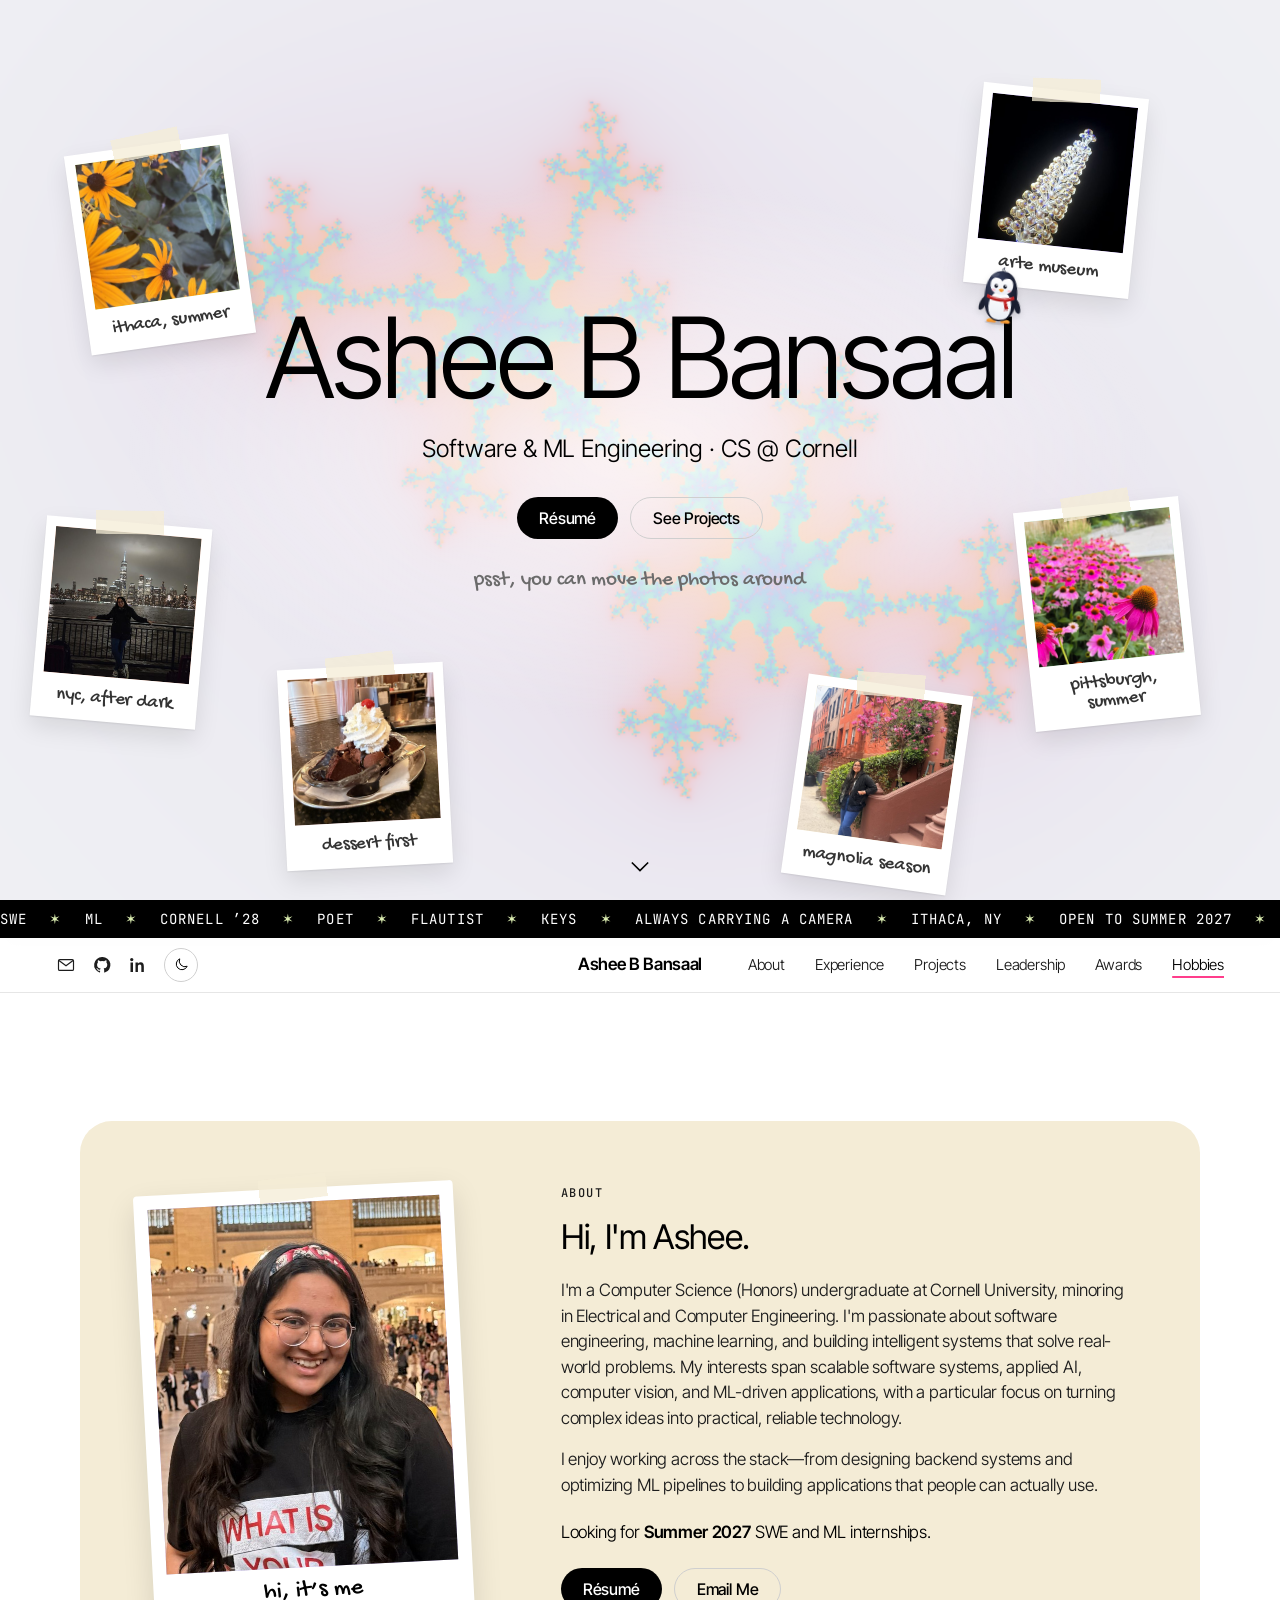
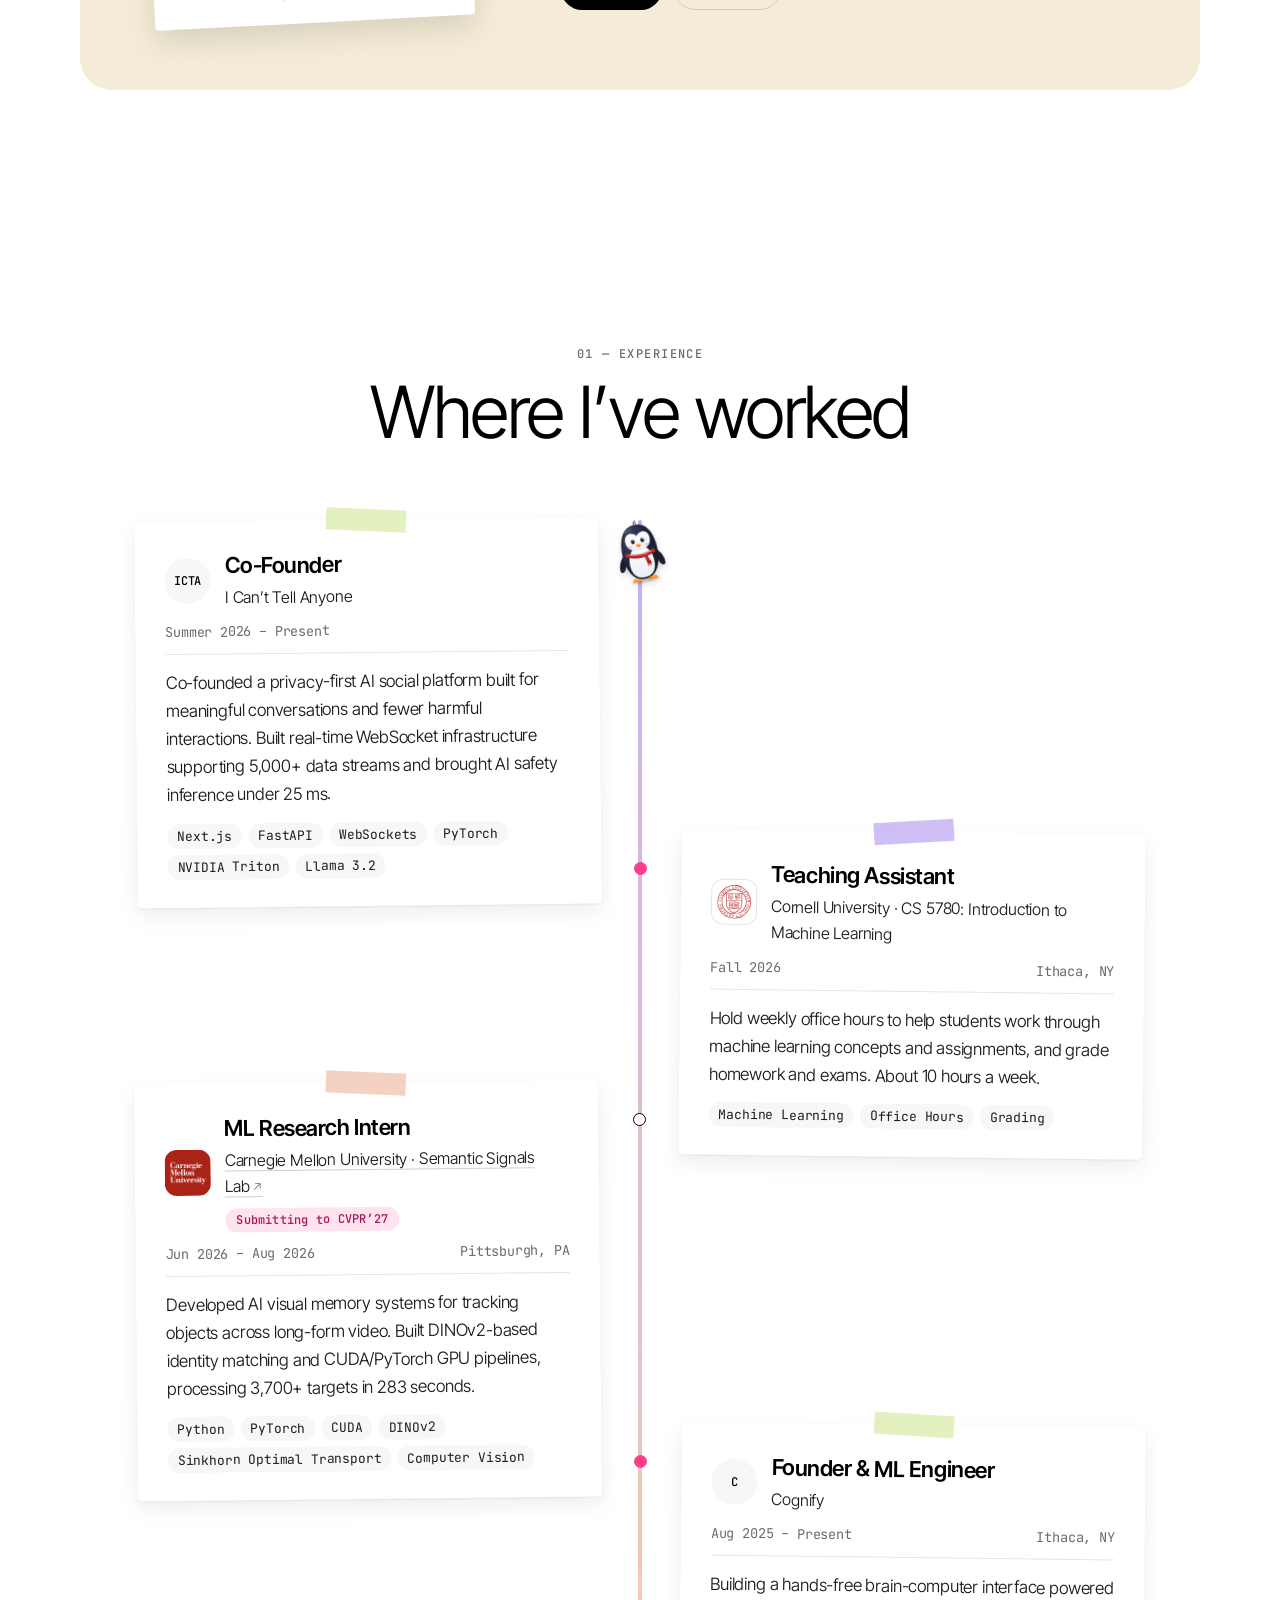
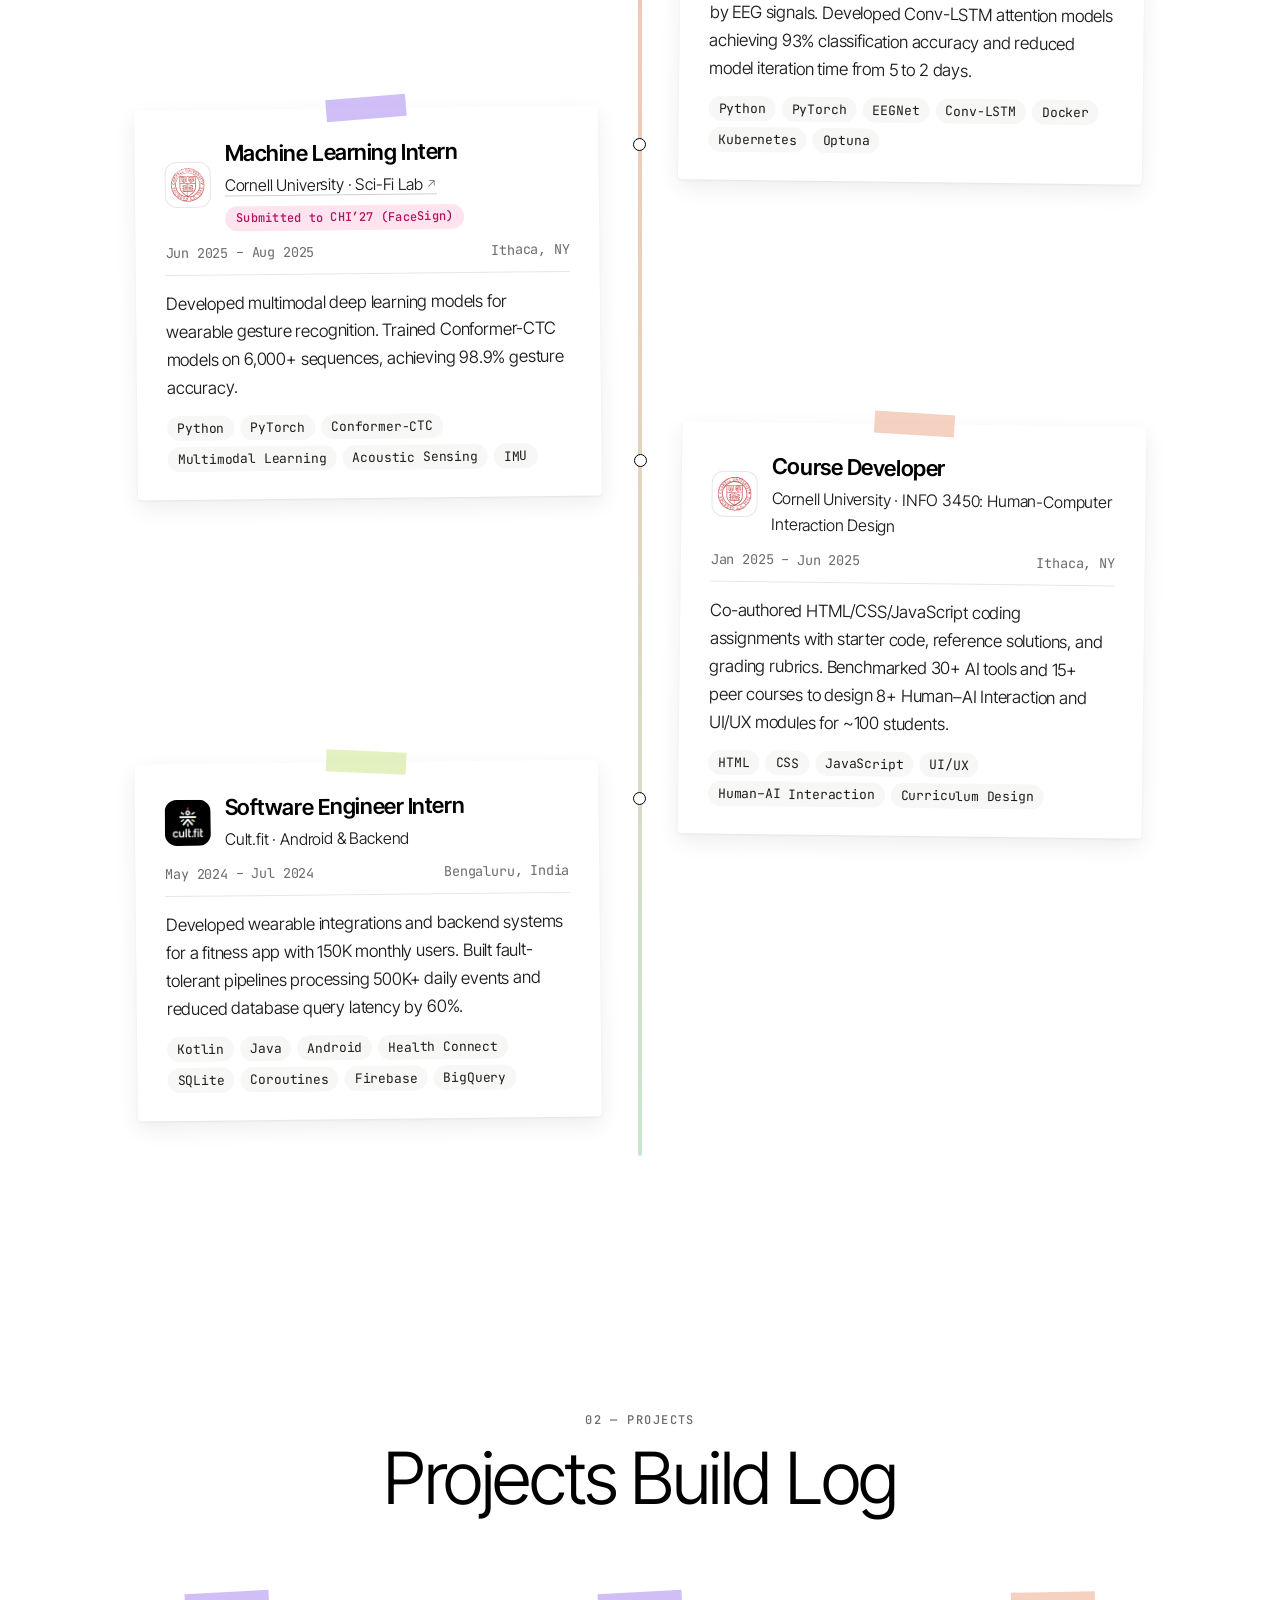
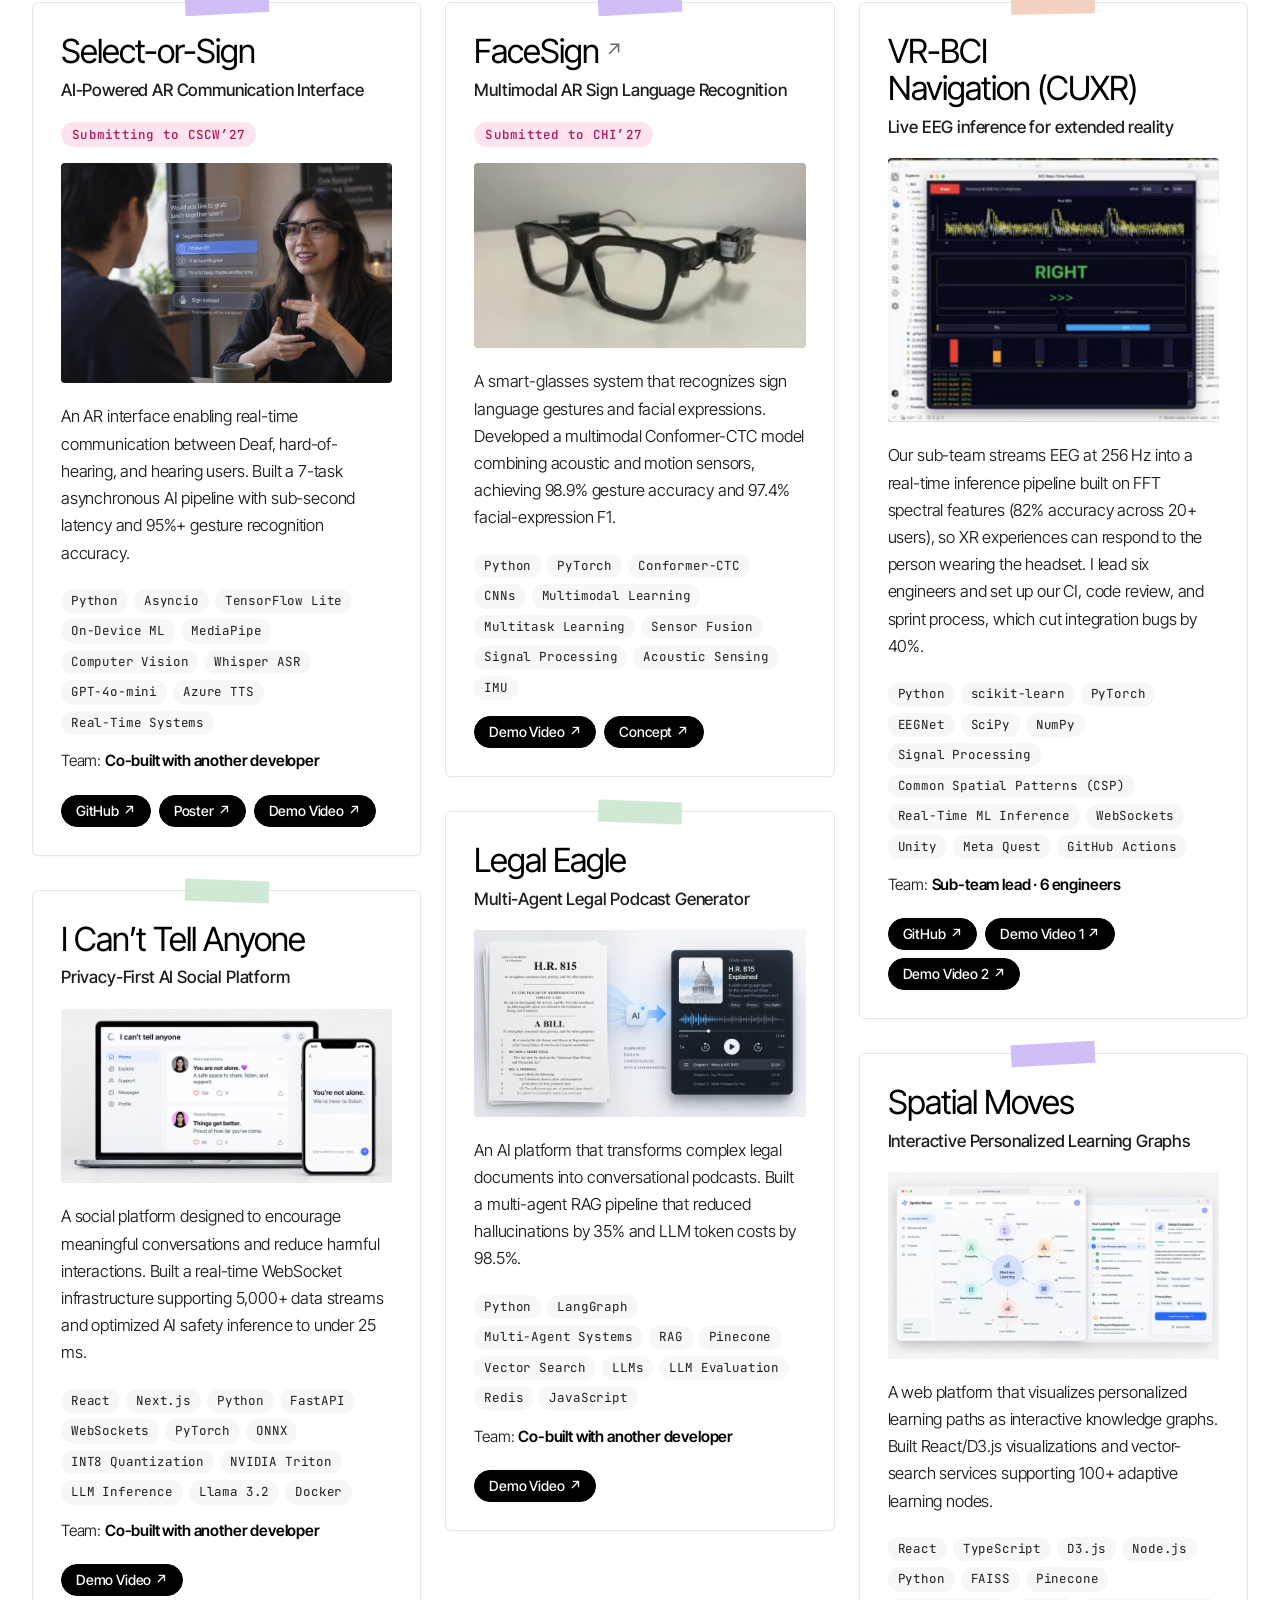
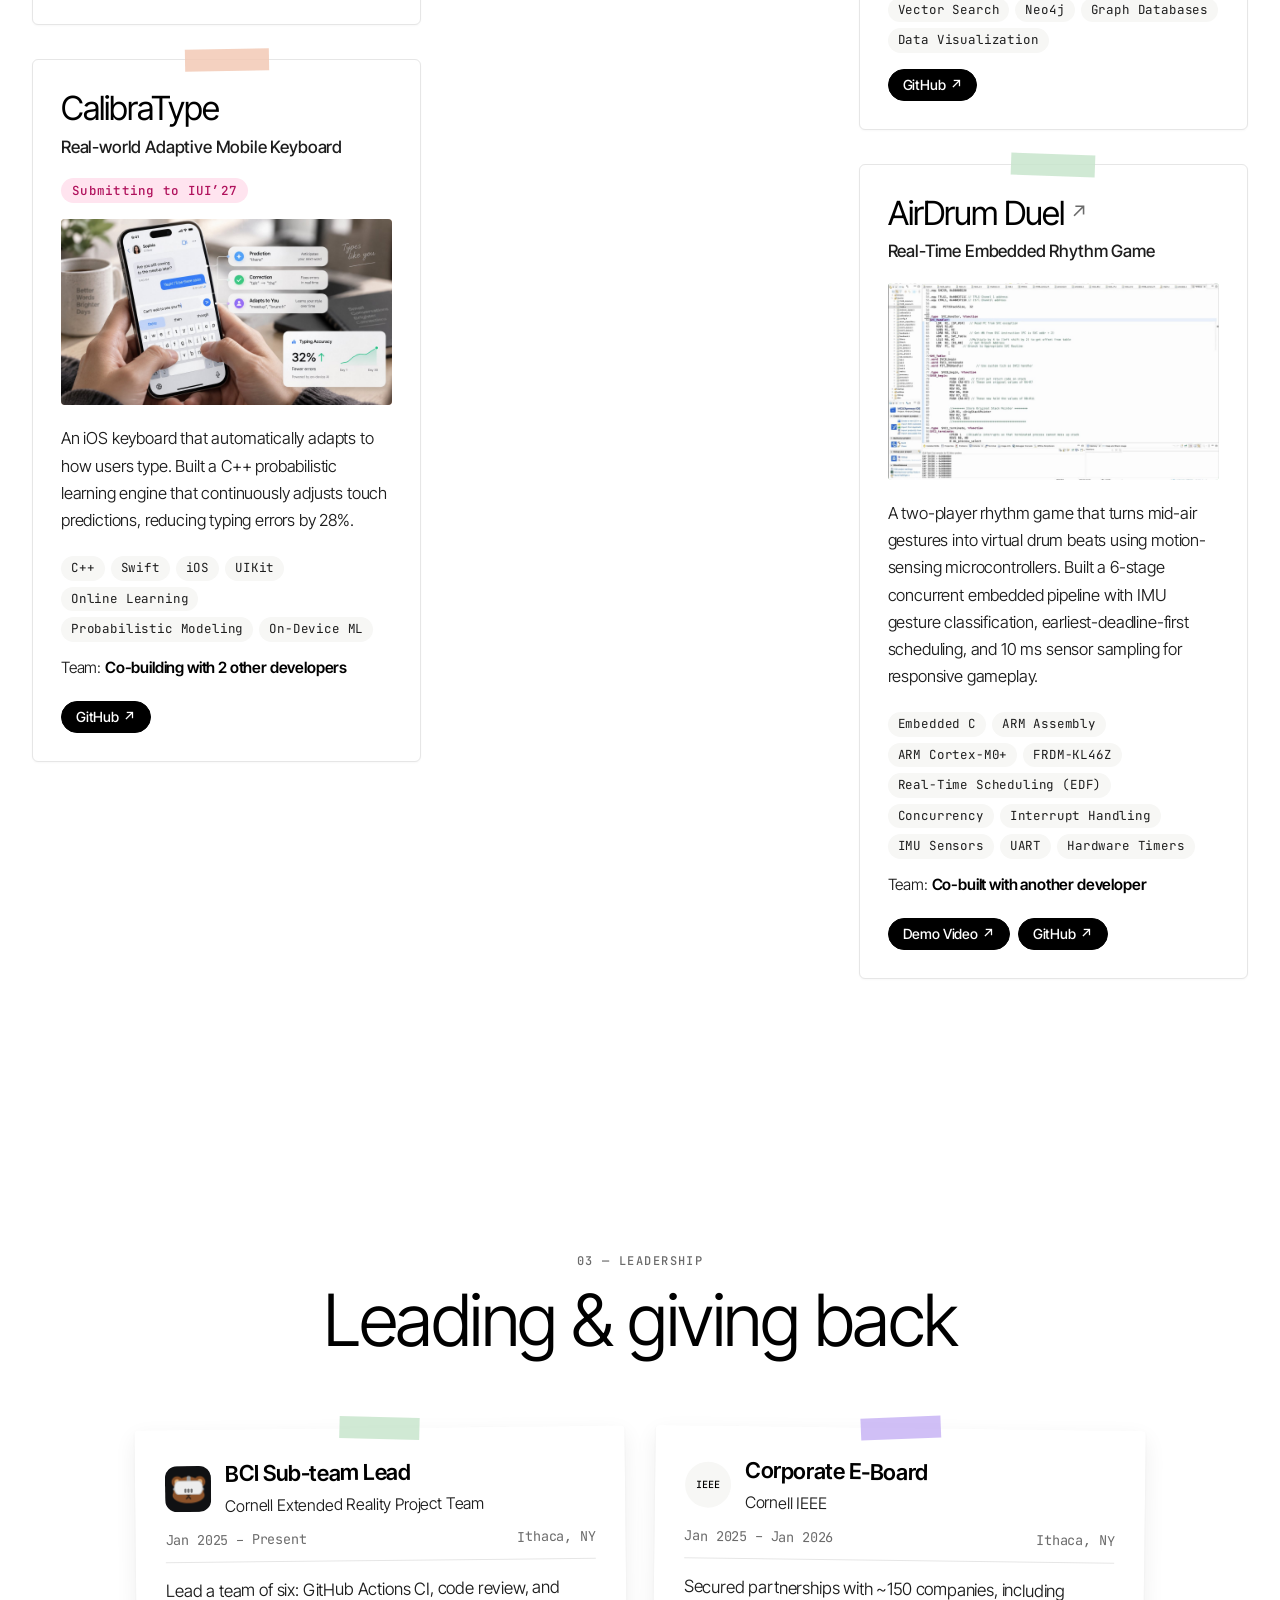
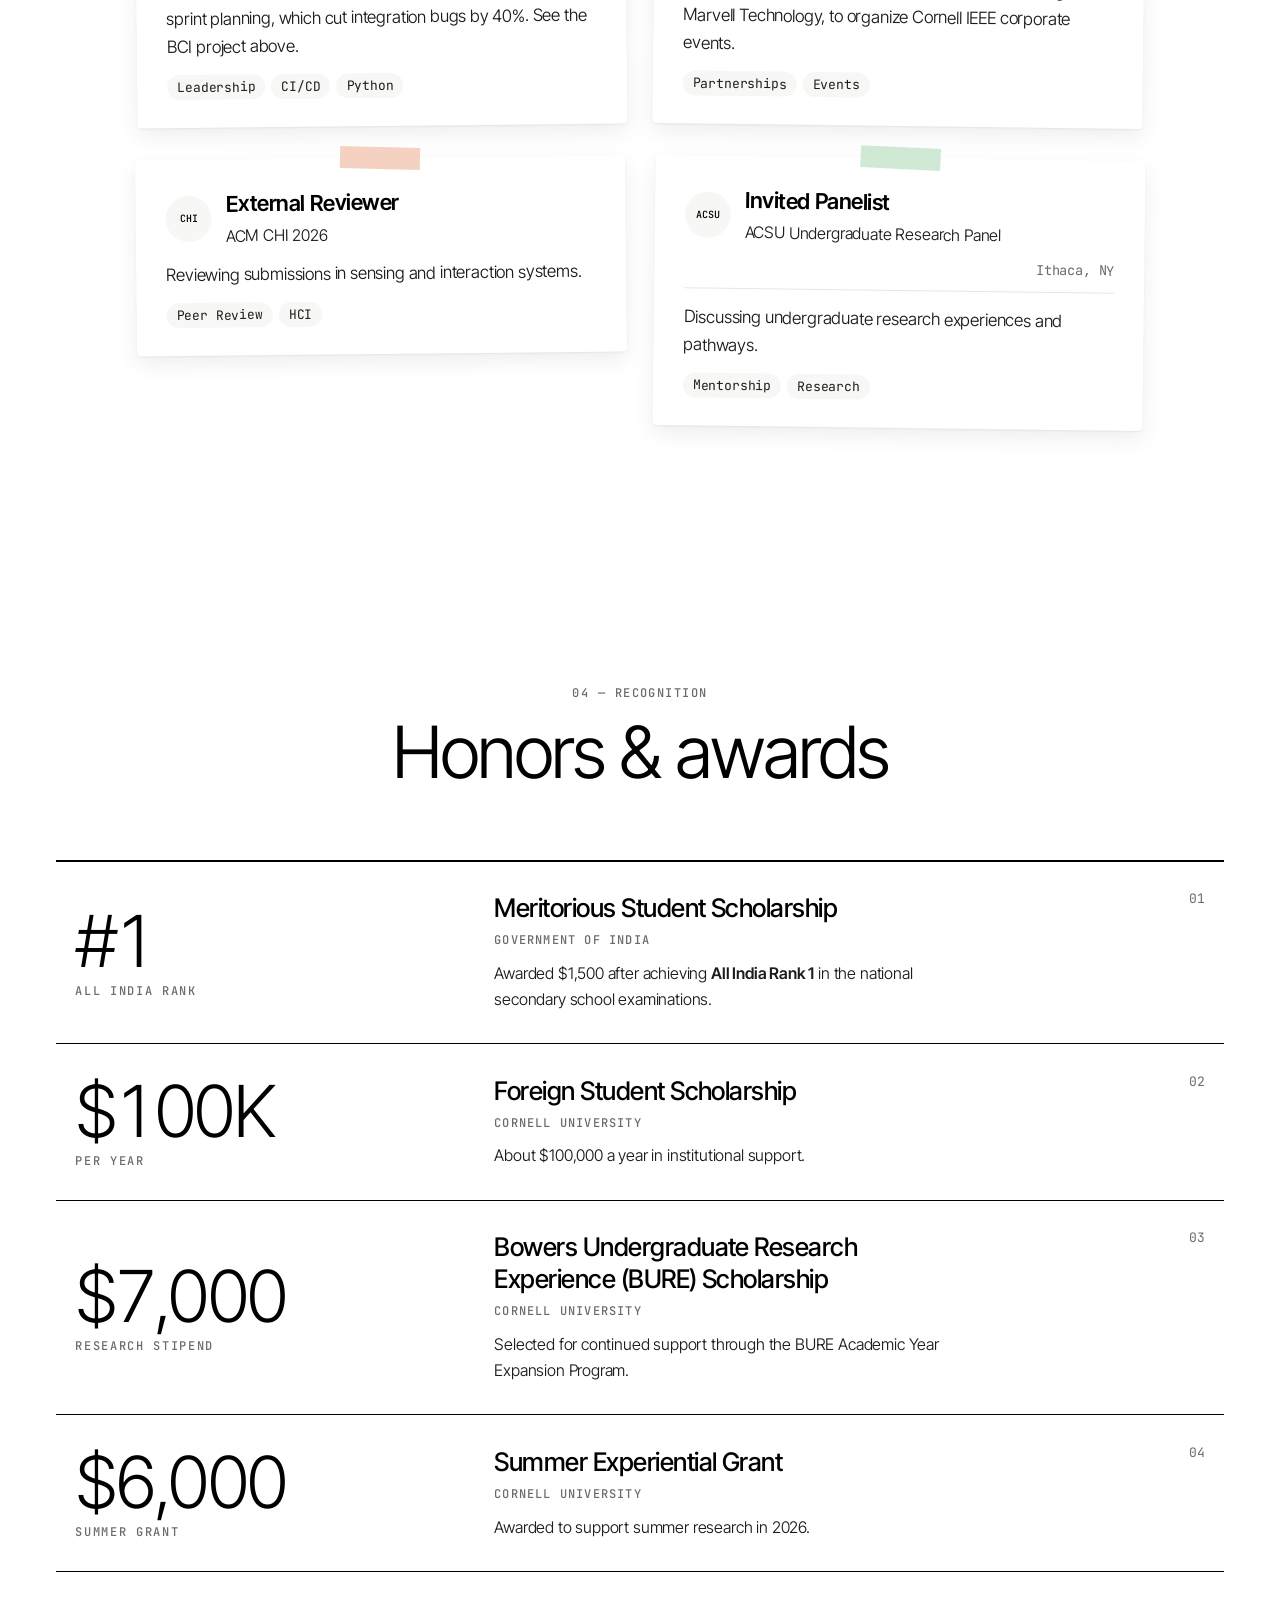
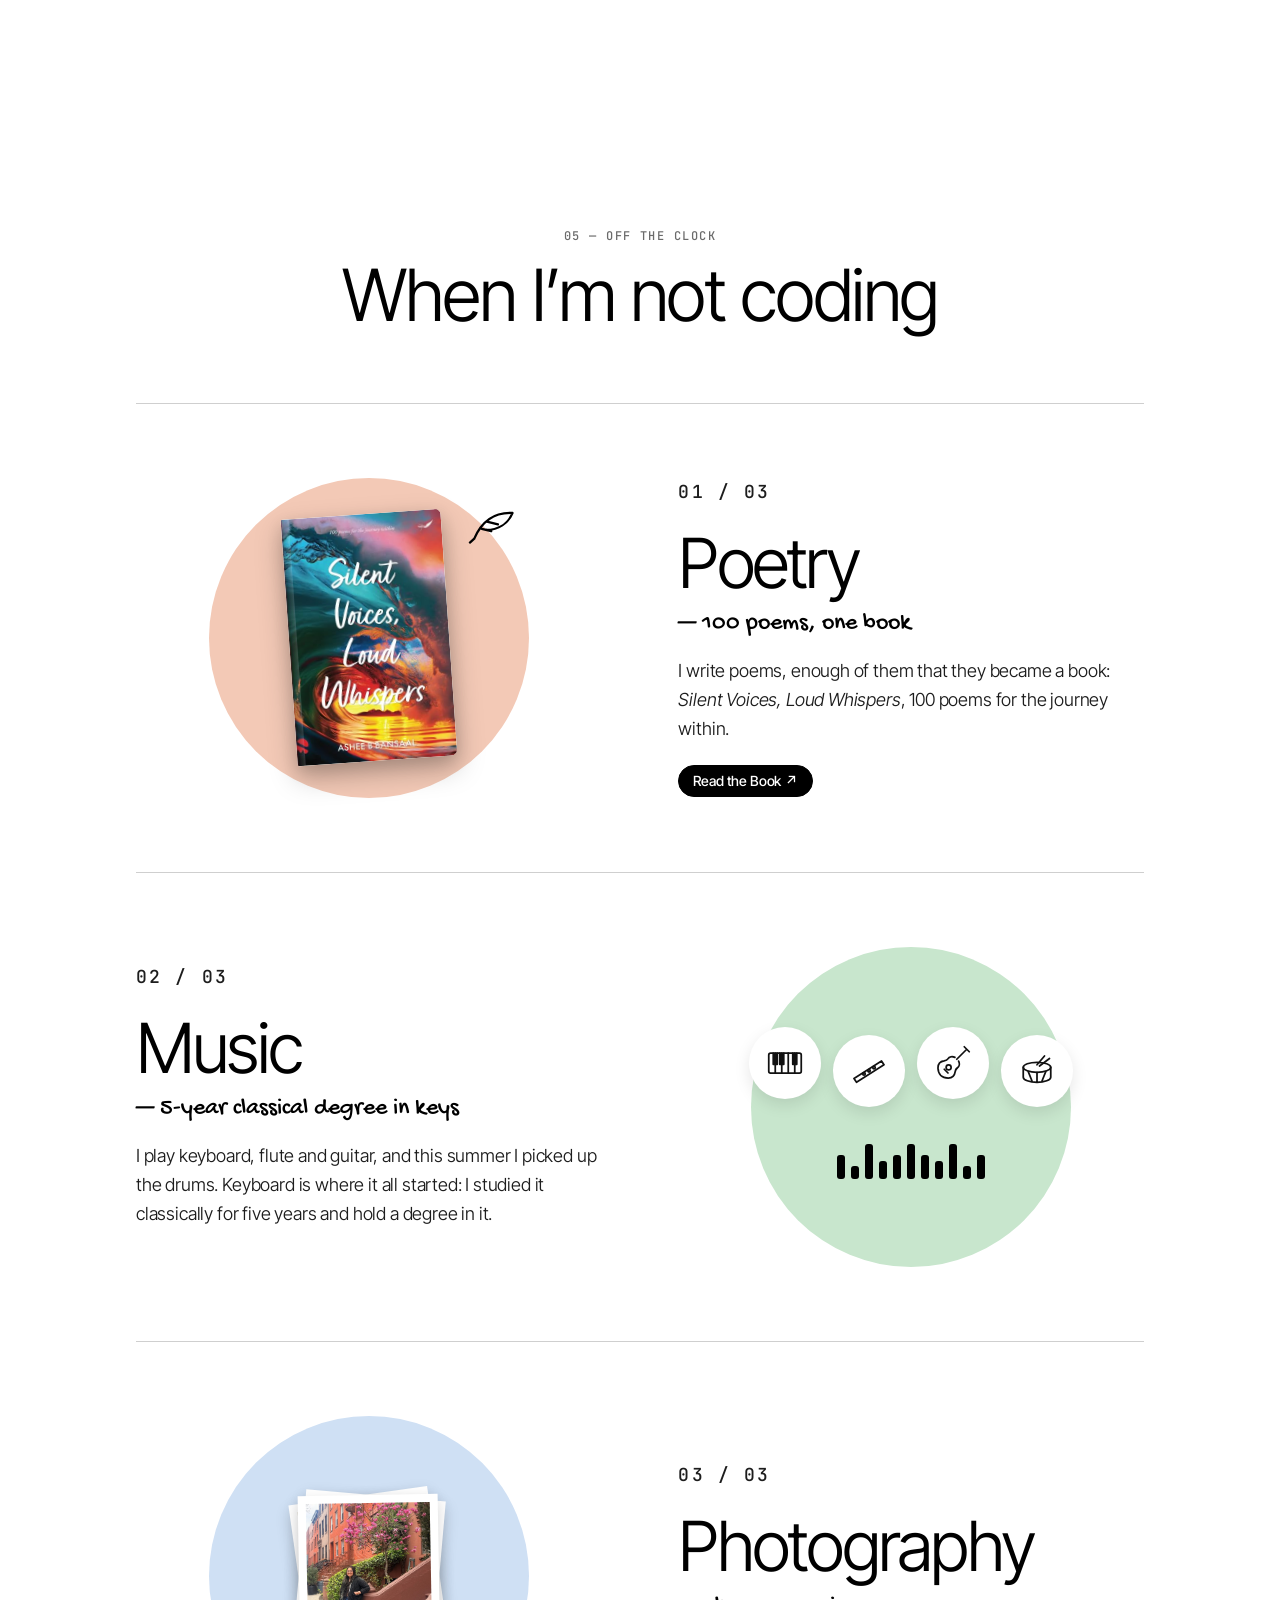
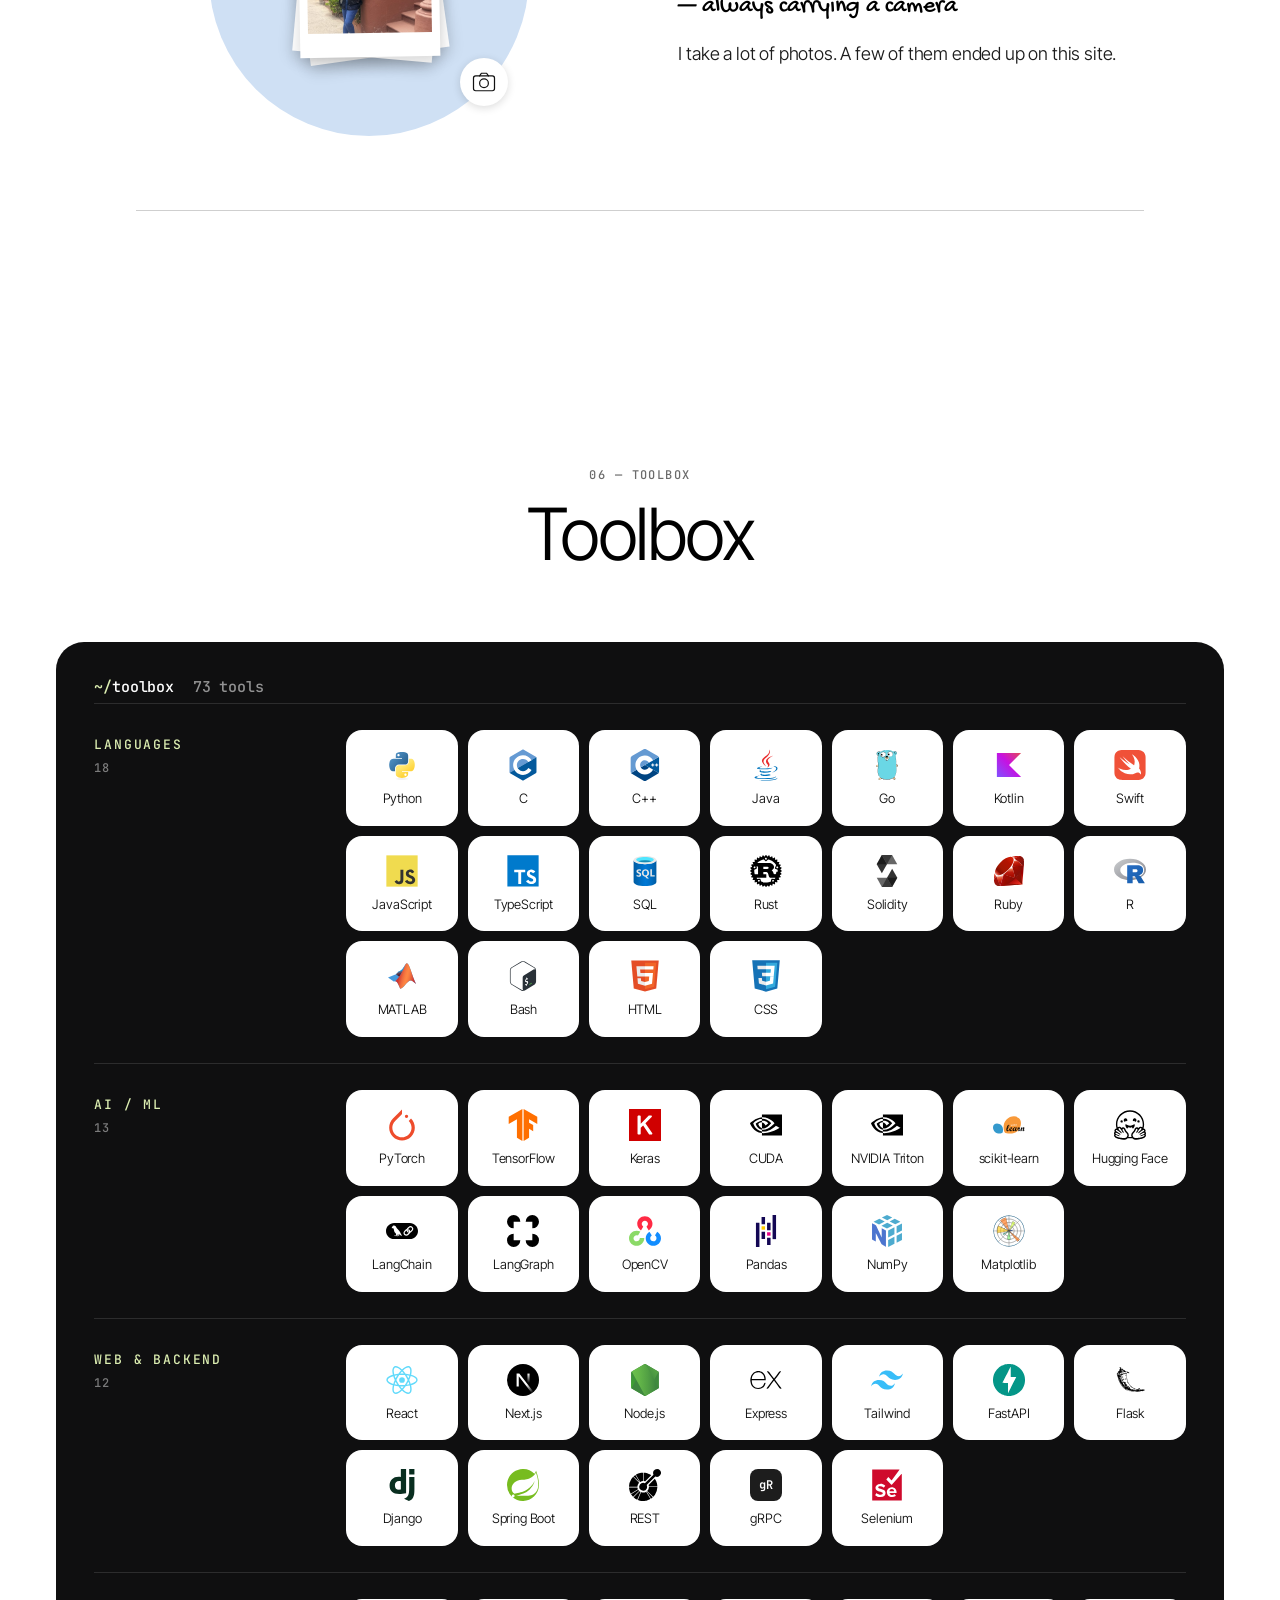
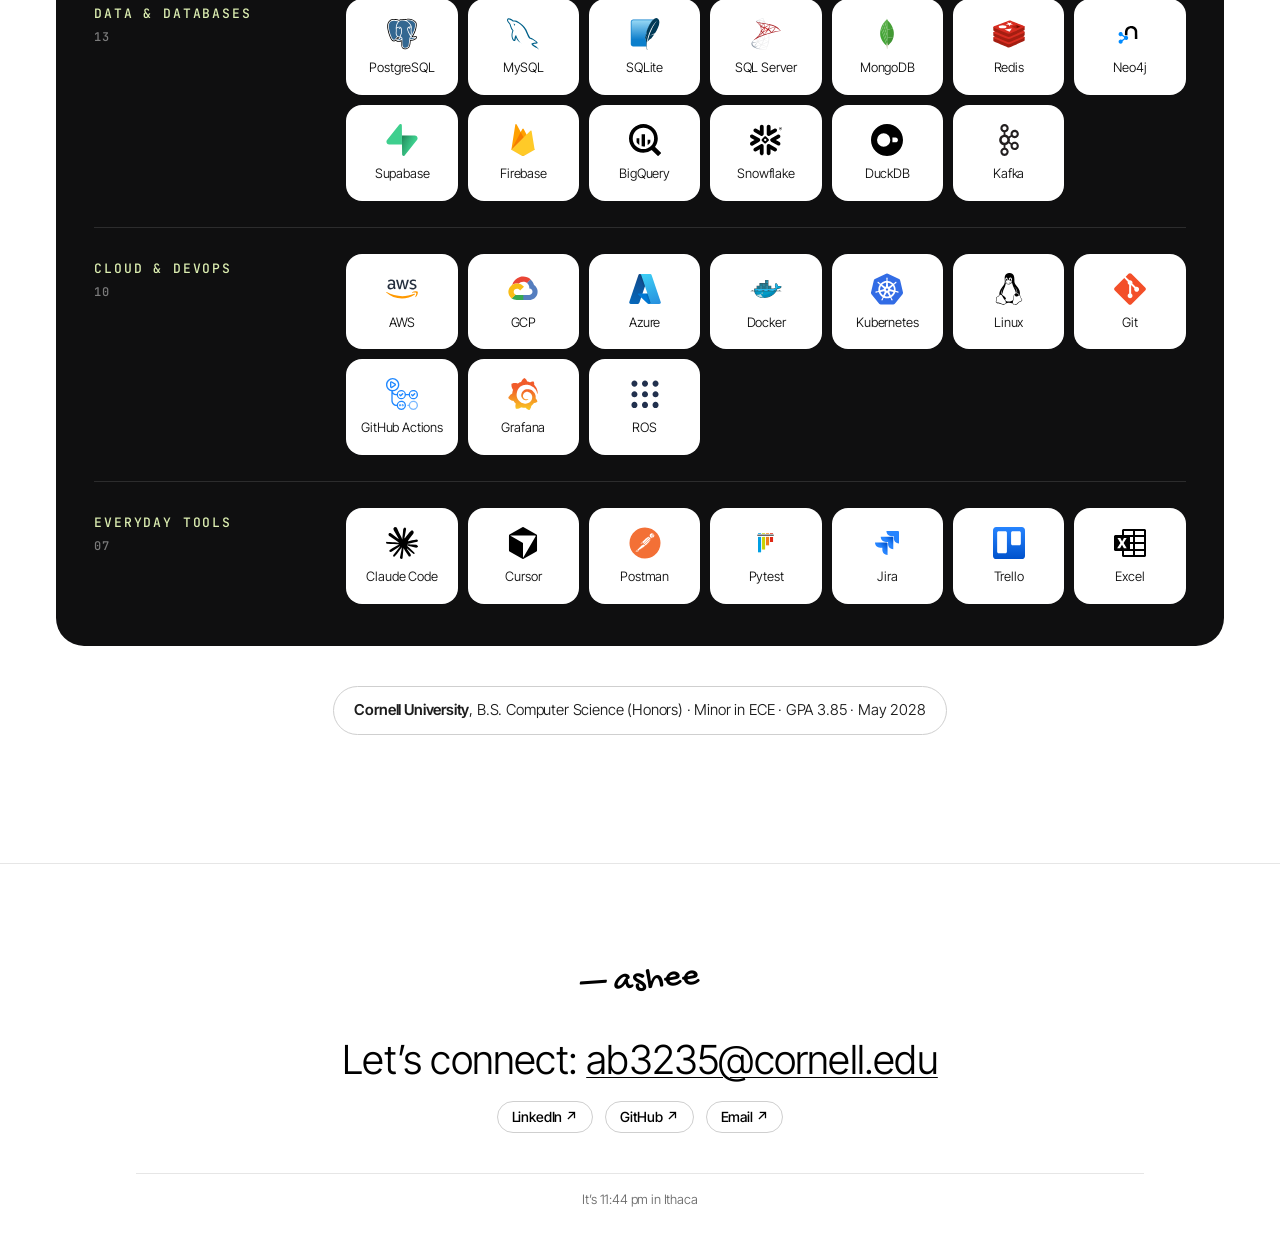
==== index.html @ 981dcae8 "edited skill" ====
<!doctype html>
<html lang="en">
<head>
  <meta charset="utf-8">
  <meta name="viewport" content="width=device-width, initial-scale=1">
  <title>Ashee B Bansaal</title>
  <meta name="description" content="Ashee B Bansaal: software and machine learning engineering, CS at Cornell. Portfolio.">
  <link rel="preconnect" href="https://fonts.googleapis.com">
  <link rel="preconnect" href="https://fonts.gstatic.com" crossorigin>
  <link href="https://fonts.googleapis.com/css2?family=Inter+Tight:wght@300;400;500;600;700&amp;family=JetBrains+Mono:wght@400;500&amp;family=Gochi+Hand&amp;display=swap" rel="stylesheet">
  <meta name="theme-color" content="#ffffff">
  <link rel="icon" href="favicon.ico" sizes="any">
  <link rel="icon" href="favicon.svg?v=33c75104" type="image/svg+xml">
  <link rel="icon" href="favicon.png?v=09f14c9f" sizes="32x32" type="image/png">
  <link rel="apple-touch-icon" href="apple-touch-icon.png?v=07797a90">
  <script>try{var t=localStorage.getItem("theme")}catch(e){}document.documentElement.dataset.theme=t||(matchMedia("(prefers-color-scheme: dark)").matches?"dark":"light")</script>
  <link rel="stylesheet" href="style.css?v=523d0798">
</head>
<body class="scrapbook">
  <a class="skip" href="#about">Skip to content</a>

  <header class="hero" id="hero">
    <canvas id="julia" aria-hidden="true"></canvas>
    <div class="hero-veil" aria-hidden="true"></div>
    <div class="table" id="table">
      <figure class="polaroid drop" style="--x:6%;--y:16%;--r:-8deg;--d:0.20s">
        <span class="tape" aria-hidden="true"></span>
        <div class="photo tint-lime"><img src="photos/ithaca-summer.jpg?v=a971bd0b" alt="ithaca, summer" width="400" height="400" style="object-position:50% 50%" onerror="this.remove()"><span class="ph" aria-hidden="true">your photo</span></div>
        <figcaption>ithaca, summer</figcaption>
      </figure>
      <figure class="polaroid drop" style="--x:76%;--y:10%;--r:6deg;--d:0.32s">
        <span class="tape" aria-hidden="true"></span>
        <div class="photo tint-lilac"><img src="photos/arte-museum.jpg?v=adf78811" alt="arte museum" width="400" height="400" style="object-position:50% 45%" onerror="this.remove()"><span class="ph" aria-hidden="true">your photo</span></div>
        <figcaption>arte museum</figcaption>
      </figure>
      <figure class="polaroid drop" style="--x:3%;--y:58%;--r:5deg;--d:0.44s">
        <span class="tape" aria-hidden="true"></span>
        <div class="photo tint-coral"><img src="photos/nyc-night.jpg?v=4e68eada" alt="nyc, after dark" width="400" height="400" style="object-position:50% 55%" onerror="this.remove()"><span class="ph" aria-hidden="true">your photo</span></div>
        <figcaption>nyc, after dark</figcaption>
      </figure>
      <figure class="polaroid drop" style="--x:80%;--y:56%;--r:-6deg;--d:0.56s">
        <span class="tape" aria-hidden="true"></span>
        <div class="photo tint-mint"><img src="photos/pittsburgh.jpg?v=dcbc51e7" alt="pittsburgh, summer" width="400" height="400" style="object-position:50% 70%" onerror="this.remove()"><span class="ph" aria-hidden="true">your photo</span></div>
        <figcaption>pittsburgh, summer</figcaption>
      </figure>
      <figure class="polaroid drop" style="--x:22%;--y:74%;--r:-3deg;--d:0.68s">
        <span class="tape" aria-hidden="true"></span>
        <div class="photo tint-pink"><img src="photos/dessert.jpg?v=37c4cd79" alt="dessert first" width="400" height="400" style="object-position:50% 55%" onerror="this.remove()"><span class="ph" aria-hidden="true">your photo</span></div>
        <figcaption>dessert first</figcaption>
      </figure>
      <figure class="polaroid drop" style="--x:62%;--y:76%;--r:8deg;--d:0.80s">
        <span class="tape" aria-hidden="true"></span>
        <div class="photo tint-cream"><img src="photos/magnolia.jpg?v=15e3a0de" alt="magnolia season" width="400" height="400" style="object-position:50% 72%" onerror="this.remove()"><span class="ph" aria-hidden="true">your photo</span></div>
        <figcaption>magnolia season</figcaption>
      </figure>
    </div>
    <div class="hero-inner">
      <h1 class="reveal"><span class="hero-name"><span data-edit="NAME">Ashee B Bansaal</span><svg class="penguin name-penguin"  viewBox="0 0 200 240" aria-hidden="true">
        <defs>
          <radialGradient id="pg1b" cx=".34" cy=".26" r=".85"><stop offset="0" stop-color="#3a4363"/><stop offset=".55" stop-color="#1f2539"/><stop offset="1" stop-color="#121625"/></radialGradient>
          <linearGradient id="pg1w" x1="0" y1="0" x2="0" y2="1"><stop offset="0" stop-color="#ffffff"/><stop offset="1" stop-color="#e9edf5"/></linearGradient>
          <linearGradient id="pg1o" x1="0" y1="0" x2="0" y2="1"><stop offset="0" stop-color="#ffb347"/><stop offset="1" stop-color="#f08a24"/></linearGradient>
          <linearGradient id="pg1s" x1="0" y1="0" x2="0" y2="1"><stop offset="0" stop-color="#d42a2a"/><stop offset="1" stop-color="#a51818"/></linearGradient>
        </defs>
        <ellipse class="shadow" cx="100" cy="227" rx="54" ry="7" fill="rgba(20,24,38,.14)"/>
        <g class="feet" fill="url(#pg1o)"><path d="M62 212c-10 3-14 13-3 14h28c6 0 6-12-3-14z"/><path d="M138 212c10 3 14 13 3 14h-28c-6 0-6-12 3-14z"/></g>
        <g class="bodyg">
          <g class="flip-l"><path fill="#1a1f30" d="M42 118c-20 14-30 44-26 60 3 7 12 4 18-4 8-14 14-36 16-50z"/></g>
          <g class="flip-r"><path fill="#1a1f30" d="M158 118c20 14 30 44 26 60-3 7-12 4-18-4-8-14-14-36-16-50z"/></g>
          <path fill="url(#pg1b)" d="M100 16c-46 0-66 44-66 102 0 64 26 102 66 102s66-38 66-102c0-58-20-102-66-102z"/>
          <path fill="url(#pg1w)" d="M100 98c-32 0-46 30-46 62 0 36 18 54 46 54s46-18 46-54c0-32-14-62-46-62z"/>
          <path fill="url(#pg1w)" d="M100 58c-10-18-44-20-46 12-2 28 20 42 46 42s48-14 46-42c-2-32-36-30-46-12z"/>
          <ellipse cx="72" cy="34" rx="16" ry="7" fill="#fff" opacity=".13" transform="rotate(-28 72 34)"/>
          <path d="M98 17c-4-8 1-14 7-15-3 4-2 9 2 13" fill="none" stroke="#1f2539" stroke-width="3" stroke-linecap="round"/>
          <g class="eye" data-eye><circle class="white" cx="82" cy="78" r="10" fill="none"/><ellipse class="pupil" cx="82" cy="78" rx="7" ry="8" fill="#141826"/><circle class="glint" cx="84.6" cy="74.6" r="2.6" fill="#fff"/><ellipse class="lid" cx="82" cy="78" rx="9" ry="0" fill="#fff"/></g>
          <g class="eye" data-eye><circle class="white" cx="118" cy="78" r="10" fill="none"/><ellipse class="pupil" cx="118" cy="78" rx="7" ry="8" fill="#141826"/><circle class="glint" cx="120.6" cy="74.6" r="2.6" fill="#fff"/><ellipse class="lid" cx="118" cy="78" rx="9" ry="0" fill="#fff"/></g>
          <ellipse class="blush" cx="68" cy="95" rx="8" ry="4.5" fill="#ff9fb2" opacity=".6"/><ellipse class="blush" cx="132" cy="95" rx="8" ry="4.5" fill="#ff9fb2" opacity=".6"/>
          <path fill="url(#pg1o)" d="M90 90c5-4 15-4 20 0-2 7-6 11-10 11s-8-4-10-11z"/>
          <path d="M92 93c4 2 12 2 16 0" fill="none" stroke="#c96a12" stroke-width="1.4" stroke-linecap="round" opacity=".7"/>
          <g class="scarf">
            <path fill="url(#pg1s)" d="M46 114c34 16 74 16 108 0l3 13c-36 18-78 18-114 0z"/>
            <path fill="url(#pg1s)" d="M122 128l14 38-15 4-9-38z"/>
            <path d="M58 122c28 10 56 10 84 0M126 144l12-3M129 154l12-3" fill="none" stroke="#fff" stroke-width="2.4" stroke-linecap="round" opacity=".85"/>
            <path d="M122 170l-2 6M127 169l-1 6M132 168l0 6" stroke="#a51818" stroke-width="2" stroke-linecap="round"/>
          </g>
        </g>
      </svg></span></h1>
      <p class="hero-sub reveal" data-edit="TAGLINE">Software &amp; ML Engineering · CS @ Cornell</p>
      <p class="cta-row reveal"><a class="btn btn-primary" href="resume.pdf?v=cd2693a7" target="_blank" rel="noopener">Résumé</a><a class="btn btn-outline" href="#projects">See Projects</a></p>
      <p class="hand hint reveal">psst, you can move the photos around</p>
    </div>
    <a class="scroll-cue" href="#about" aria-label="Scroll to content"><svg viewBox="0 0 24 24"><path d="M5 9l7 7 7-7"/></svg></a>
  </header>
  <div class="marquee" aria-hidden="true"><div class="marquee-track"><span>SWE</span><i>✶</i><span>ML</span><i>✶</i><span>Cornell ’28</span><i>✶</i><span>poet</span><i>✶</i><span>flautist</span><i>✶</i><span>keys</span><i>✶</i><span>always carrying a camera</span><i>✶</i><span>Ithaca, NY</span><i>✶</i><span>open to Summer 2027</span><i>✶</i><span>SWE</span><i>✶</i><span>ML</span><i>✶</i><span>Cornell ’28</span><i>✶</i><span>poet</span><i>✶</i><span>flautist</span><i>✶</i><span>keys</span><i>✶</i><span>always carrying a camera</span><i>✶</i><span>Ithaca, NY</span><i>✶</i><span>open to Summer 2027</span><i>✶</i></div></div>

  <nav class="nav" aria-label="Primary">
    <ul class="nav-icons">
      <li><a href="mailto:ab3235@cornell.edu" aria-label="Email"><svg viewBox="0 0 24 24"><rect x="3" y="5.5" width="18" height="13" rx="1.5"/><path d="M3.5 6.5l8.5 6.5 8.5-6.5"/></svg></a></li>
      <li><a href="https://github.com/ashee-b-bansaal" aria-label="GitHub"><svg viewBox="0 0 24 24" class="fill"><path d="M12 2.5a9.5 9.5 0 0 0-3 18.5c.5.1.7-.2.7-.5v-1.7c-2.6.6-3.2-1.2-3.2-1.2-.4-1.1-1-1.4-1-1.4-.9-.6 0-.6 0-.6 1 .1 1.5 1 1.5 1 .8 1.5 2.3 1 2.8.8.1-.6.3-1 .6-1.2-2.1-.2-4.3-1-4.3-4.7 0-1 .4-1.9 1-2.6-.1-.3-.4-1.2.1-2.5 0 0 .8-.3 2.6 1a9 9 0 0 1 4.8 0c1.8-1.3 2.6-1 2.6-1 .5 1.3.2 2.2.1 2.5.6.7 1 1.6 1 2.6 0 3.7-2.2 4.5-4.3 4.7.3.3.6.9.6 1.8v2.6c0 .3.2.6.7.5A9.5 9.5 0 0 0 12 2.5z"/></svg></a></li>
      <li><a href="https://linkedin.com/in/ashee-b-bansaal" aria-label="LinkedIn"><svg viewBox="0 0 24 24" class="fill"><path d="M4.5 3.5a2 2 0 1 1 0 4 2 2 0 0 1 0-4zM3 9h3v11.5H3zM9 9h2.9v1.6c.4-.8 1.4-1.8 3.2-1.8 3.2 0 3.9 2.1 3.9 4.9v6.6h-3v-5.8c0-1.4 0-3.1-1.9-3.1s-2.2 1.5-2.2 3v5.9H9z"/></svg></a></li>
      <li class="theme-li"><button type="button" class="theme-toggle" aria-label="Switch to dark mode"><svg viewBox="0 0 24 24" class="moon"><path d="M20 14.5A8 8 0 0 1 9.5 4a8 8 0 1 0 10.5 10.5z"/></svg><svg viewBox="0 0 24 24" class="sun"><circle cx="12" cy="12" r="4"/><path d="M12 2.5v2M12 19.5v2M2.5 12h2M19.5 12h2M5.3 5.3l1.4 1.4M17.3 17.3l1.4 1.4M5.3 18.7l1.4-1.4M17.3 6.7l1.4-1.4"/></svg></button></li>
    </ul>
    <a class="nav-name" href="#">Ashee B Bansaal</a>
    <ul class="nav-links">
      <li><a href="#about">About</a></li>
      <li><a href="#experience">Experience</a></li>
      <li><a href="#projects">Projects</a></li>
      <li><a href="#leadership">Leadership</a></li>
      <li><a href="#honors">Awards</a></li>
      <li><a href="#hobbies">Hobbies</a></li>
    </ul>
  </nav>
  <main>
    <section id="about" class="sec about-sec">
      <div class="wrap about">
        <figure class="portrait">
          <span class="mono" aria-hidden="true">AB</span>
          <img src="photos/me.jpg?v=c1d04b9a" alt="Ashee B Bansaal" width="400" height="500" loading="lazy" onerror="this.remove()">
          <span class="tape" aria-hidden="true"></span><figcaption class="hand">hi, it’s me</figcaption>
        </figure>
        <div class="about-text">
          <p class="eyebrow">About</p>
          <h2 data-edit="ABOUT_HEAD">Hi, I'm Ashee.</h2>
          <p data-edit="ABOUT.0">I'm a Computer Science (Honors) undergraduate at Cornell University, minoring in Electrical and Computer Engineering. I'm passionate about software engineering, machine learning, and building intelligent systems that solve real-world problems. My interests span scalable software systems, applied AI, computer vision, and ML-driven applications, with a particular focus on turning complex ideas into practical, reliable technology.</p>
          <p data-edit="ABOUT.1">I enjoy working across the stack—from designing backend systems and optimizing ML pipelines to building applications that people can actually use.</p>
          <p class="seeking" data-edit="SEEKING">Looking for <strong>Summer 2027</strong> SWE and ML internships.</p>
          <p class="cta-row"><a class="btn btn-primary" href="resume.pdf?v=cd2693a7" target="_blank" rel="noopener">Résumé</a><a class="btn btn-outline" href="mailto:ab3235@cornell.edu">Email Me</a></p>
        </div>
      </div>
    </section>

    <section id="experience" class="sec exp-sec">
      <div class="wrap">
        <header class="sec-head ">
        <p class="eyebrow">01 — Experience</p>
        <h2 data-edit="TITLES.experience">Where I’ve worked</h2>
      </header>
        <div class="tl-wrap">
          <div class="slider" aria-hidden="true"><svg class="penguin slide-penguin"  viewBox="0 0 200 240" aria-hidden="true">
        <defs>
          <radialGradient id="pg2b" cx=".34" cy=".26" r=".85"><stop offset="0" stop-color="#3a4363"/><stop offset=".55" stop-color="#1f2539"/><stop offset="1" stop-color="#121625"/></radialGradient>
          <linearGradient id="pg2w" x1="0" y1="0" x2="0" y2="1"><stop offset="0" stop-color="#ffffff"/><stop offset="1" stop-color="#e9edf5"/></linearGradient>
          <linearGradient id="pg2o" x1="0" y1="0" x2="0" y2="1"><stop offset="0" stop-color="#ffb347"/><stop offset="1" stop-color="#f08a24"/></linearGradient>
          <linearGradient id="pg2s" x1="0" y1="0" x2="0" y2="1"><stop offset="0" stop-color="#d42a2a"/><stop offset="1" stop-color="#a51818"/></linearGradient>
        </defs>
        <ellipse class="shadow" cx="100" cy="227" rx="54" ry="7" fill="rgba(20,24,38,.14)"/>
        <g class="feet" fill="url(#pg2o)"><path d="M62 212c-10 3-14 13-3 14h28c6 0 6-12-3-14z"/><path d="M138 212c10 3 14 13 3 14h-28c-6 0-6-12 3-14z"/></g>
        <g class="bodyg">
          <g class="flip-l"><path fill="#1a1f30" d="M42 118c-20 14-30 44-26 60 3 7 12 4 18-4 8-14 14-36 16-50z"/></g>
          <g class="flip-r"><path fill="#1a1f30" d="M158 118c20 14 30 44 26 60-3 7-12 4-18-4-8-14-14-36-16-50z"/></g>
          <path fill="url(#pg2b)" d="M100 16c-46 0-66 44-66 102 0 64 26 102 66 102s66-38 66-102c0-58-20-102-66-102z"/>
          <path fill="url(#pg2w)" d="M100 98c-32 0-46 30-46 62 0 36 18 54 46 54s46-18 46-54c0-32-14-62-46-62z"/>
          <path fill="url(#pg2w)" d="M100 58c-10-18-44-20-46 12-2 28 20 42 46 42s48-14 46-42c-2-32-36-30-46-12z"/>
          <ellipse cx="72" cy="34" rx="16" ry="7" fill="#fff" opacity=".13" transform="rotate(-28 72 34)"/>
          <path d="M98 17c-4-8 1-14 7-15-3 4-2 9 2 13" fill="none" stroke="#1f2539" stroke-width="3" stroke-linecap="round"/>
          <g class="eye" data-eye><circle class="white" cx="82" cy="78" r="10" fill="none"/><ellipse class="pupil" cx="82" cy="78" rx="7" ry="8" fill="#141826"/><circle class="glint" cx="84.6" cy="74.6" r="2.6" fill="#fff"/><ellipse class="lid" cx="82" cy="78" rx="9" ry="0" fill="#fff"/></g>
          <g class="eye" data-eye><circle class="white" cx="118" cy="78" r="10" fill="none"/><ellipse class="pupil" cx="118" cy="78" rx="7" ry="8" fill="#141826"/><circle class="glint" cx="120.6" cy="74.6" r="2.6" fill="#fff"/><ellipse class="lid" cx="118" cy="78" rx="9" ry="0" fill="#fff"/></g>
          <ellipse class="blush" cx="68" cy="95" rx="8" ry="4.5" fill="#ff9fb2" opacity=".6"/><ellipse class="blush" cx="132" cy="95" rx="8" ry="4.5" fill="#ff9fb2" opacity=".6"/>
          <path fill="url(#pg2o)" d="M90 90c5-4 15-4 20 0-2 7-6 11-10 11s-8-4-10-11z"/>
          <path d="M92 93c4 2 12 2 16 0" fill="none" stroke="#c96a12" stroke-width="1.4" stroke-linecap="round" opacity=".7"/>
          <g class="scarf">
            <path fill="url(#pg2s)" d="M46 114c34 16 74 16 108 0l3 13c-36 18-78 18-114 0z"/>
            <path fill="url(#pg2s)" d="M122 128l14 38-15 4-9-38z"/>
            <path d="M58 122c28 10 56 10 84 0M126 144l12-3M129 154l12-3" fill="none" stroke="#fff" stroke-width="2.4" stroke-linecap="round" opacity=".85"/>
            <path d="M122 170l-2 6M127 169l-1 6M132 168l0 6" stroke="#a51818" stroke-width="2" stroke-linecap="round"/>
          </g>
        </g>
      </svg></div>
        <ol class="timeline">
          <li class="t-item is-now">
            <article class="card exp-card">
              <header class="card-head">
                <span class="logo" aria-hidden="true" data-edit="EXPERIENCE.0.logo">ICTA</span>
                <div><h3 data-edit="EXPERIENCE.0.role">Co-Founder</h3><p class="org" data-edit="EXPERIENCE.0.org">I Can’t Tell Anyone</p></div>
              </header>
              <p class="when"><span data-edit="EXPERIENCE.0.when">Summer 2026 – Present</span> <span data-edit="EXPERIENCE.0.where"></span></p>
              <p data-edit="EXPERIENCE.0.text">Co-founded a privacy-first AI social platform built for meaningful conversations and fewer harmful interactions. Built real-time WebSocket infrastructure supporting 5,000+ data streams and brought AI safety inference under 25 ms.</p>
              <ul class="tags"><li data-edit="EXPERIENCE.0.tags.0">Next.js</li><li data-edit="EXPERIENCE.0.tags.1">FastAPI</li><li data-edit="EXPERIENCE.0.tags.2">WebSockets</li><li data-edit="EXPERIENCE.0.tags.3">PyTorch</li><li data-edit="EXPERIENCE.0.tags.4">NVIDIA Triton</li><li data-edit="EXPERIENCE.0.tags.5">Llama 3.2</li></ul>
            </article>
          </li>
          <li class="t-item is-now">
            <article class="card exp-card">
              <header class="card-head">
                <span class="logo has-img" aria-hidden="true"><img src="logos/cornell.svg?v=a57c35a8" alt=""></span>
                <div><h3 data-edit="EXPERIENCE.1.role">Teaching Assistant</h3><p class="org" data-edit="EXPERIENCE.1.org">Cornell University · CS 5780: Introduction to Machine Learning</p></div>
              </header>
              <p class="when"><span data-edit="EXPERIENCE.1.when">Fall 2026</span> <span data-edit="EXPERIENCE.1.where">Ithaca, NY</span></p>
              <p data-edit="EXPERIENCE.1.text">Hold weekly office hours to help students work through machine learning concepts and assignments, and grade homework and exams. About 10 hours a week.</p>
              <ul class="tags"><li data-edit="EXPERIENCE.1.tags.0">Machine Learning</li><li data-edit="EXPERIENCE.1.tags.1">Office Hours</li><li data-edit="EXPERIENCE.1.tags.2">Grading</li></ul>
            </article>
          </li>
          <li class="t-item">
            <article class="card exp-card">
              <header class="card-head">
                <span class="logo has-img tile" aria-hidden="true"><img src="logos/cmu.png?v=3b7466a1" alt=""></span>
                <div><h3 data-edit="EXPERIENCE.2.role">ML Research Intern</h3><p class="org"><a class="org-link" href="https://semanticsignals.com/" target="_blank" rel="noopener" data-edit-href="EXPERIENCE.2.link"><span data-edit="EXPERIENCE.2.org">Carnegie Mellon University · Semantic Signals Lab</span><span class="go" aria-hidden="true">↗</span></a></p><p class="venue" data-edit="EXPERIENCE.2.venue">Submitting to CVPR’27</p></div>
              </header>
              <p class="when"><span data-edit="EXPERIENCE.2.when">Jun 2026 – Aug 2026</span> <span data-edit="EXPERIENCE.2.where">Pittsburgh, PA</span></p>
              <p data-edit="EXPERIENCE.2.text">Developed AI visual memory systems for tracking objects across long-form video. Built DINOv2-based identity matching and CUDA/PyTorch GPU pipelines, processing 3,700+ targets in 283 seconds.</p>
              <ul class="tags"><li data-edit="EXPERIENCE.2.tags.0">Python</li><li data-edit="EXPERIENCE.2.tags.1">PyTorch</li><li data-edit="EXPERIENCE.2.tags.2">CUDA</li><li data-edit="EXPERIENCE.2.tags.3">DINOv2</li><li data-edit="EXPERIENCE.2.tags.4">Sinkhorn Optimal Transport</li><li data-edit="EXPERIENCE.2.tags.5">Computer Vision</li></ul>
            </article>
          </li>
          <li class="t-item is-now">
            <article class="card exp-card">
              <header class="card-head">
                <span class="logo" aria-hidden="true" data-edit="EXPERIENCE.3.logo">C</span>
                <div><h3 data-edit="EXPERIENCE.3.role">Founder &amp; ML Engineer</h3><p class="org" data-edit="EXPERIENCE.3.org">Cognify</p></div>
              </header>
              <p class="when"><span data-edit="EXPERIENCE.3.when">Aug 2025 – Present</span> <span data-edit="EXPERIENCE.3.where">Ithaca, NY</span></p>
              <p data-edit="EXPERIENCE.3.text">Building a hands-free brain-computer interface powered by EEG signals. Developed Conv-LSTM attention models achieving 93% classification accuracy and reduced model iteration time from 5 to 2 days.</p>
              <ul class="tags"><li data-edit="EXPERIENCE.3.tags.0">Python</li><li data-edit="EXPERIENCE.3.tags.1">PyTorch</li><li data-edit="EXPERIENCE.3.tags.2">EEGNet</li><li data-edit="EXPERIENCE.3.tags.3">Conv-LSTM</li><li data-edit="EXPERIENCE.3.tags.4">Docker</li><li data-edit="EXPERIENCE.3.tags.5">Kubernetes</li><li data-edit="EXPERIENCE.3.tags.6">Optuna</li></ul>
            </article>
          </li>
          <li class="t-item">
            <article class="card exp-card">
              <header class="card-head">
                <span class="logo has-img" aria-hidden="true"><img src="logos/cornell.svg?v=a57c35a8" alt=""></span>
                <div><h3 data-edit="EXPERIENCE.4.role">Machine Learning Intern</h3><p class="org"><a class="org-link" href="https://www.scifilab.org/" target="_blank" rel="noopener" data-edit-href="EXPERIENCE.4.link"><span data-edit="EXPERIENCE.4.org">Cornell University · Sci-Fi Lab</span><span class="go" aria-hidden="true">↗</span></a></p><p class="venue" data-edit="EXPERIENCE.4.venue">Submitted to CHI’27 (FaceSign)</p></div>
              </header>
              <p class="when"><span data-edit="EXPERIENCE.4.when">Jun 2025 – Aug 2025</span> <span data-edit="EXPERIENCE.4.where">Ithaca, NY</span></p>
              <p data-edit="EXPERIENCE.4.text">Developed multimodal deep learning models for wearable gesture recognition. Trained Conformer-CTC models on 6,000+ sequences, achieving 98.9% gesture accuracy.</p>
              <ul class="tags"><li data-edit="EXPERIENCE.4.tags.0">Python</li><li data-edit="EXPERIENCE.4.tags.1">PyTorch</li><li data-edit="EXPERIENCE.4.tags.2">Conformer-CTC</li><li data-edit="EXPERIENCE.4.tags.3">Multimodal Learning</li><li data-edit="EXPERIENCE.4.tags.4">Acoustic Sensing</li><li data-edit="EXPERIENCE.4.tags.5">IMU</li></ul>
            </article>
          </li>
          <li class="t-item">
            <article class="card exp-card">
              <header class="card-head">
                <span class="logo has-img" aria-hidden="true"><img src="logos/cornell.svg?v=a57c35a8" alt=""></span>
                <div><h3 data-edit="EXPERIENCE.5.role">Course Developer</h3><p class="org" data-edit="EXPERIENCE.5.org">Cornell University · INFO 3450: Human-Computer Interaction Design</p></div>
              </header>
              <p class="when"><span data-edit="EXPERIENCE.5.when">Jan 2025 – Jun 2025</span> <span data-edit="EXPERIENCE.5.where">Ithaca, NY</span></p>
              <p data-edit="EXPERIENCE.5.text">Co-authored HTML/CSS/JavaScript coding assignments with starter code, reference solutions, and grading rubrics. Benchmarked 30+ AI tools and 15+ peer courses to design 8+ Human–AI Interaction and UI/UX modules for ~100 students.</p>
              <ul class="tags"><li data-edit="EXPERIENCE.5.tags.0">HTML</li><li data-edit="EXPERIENCE.5.tags.1">CSS</li><li data-edit="EXPERIENCE.5.tags.2">JavaScript</li><li data-edit="EXPERIENCE.5.tags.3">UI/UX</li><li data-edit="EXPERIENCE.5.tags.4">Human–AI Interaction</li><li data-edit="EXPERIENCE.5.tags.5">Curriculum Design</li></ul>
            </article>
          </li>
          <li class="t-item">
            <article class="card exp-card">
              <header class="card-head">
                <span class="logo has-img tile" aria-hidden="true"><img src="logos/cultfit.png?v=36302115" alt=""></span>
                <div><h3 data-edit="EXPERIENCE.6.role">Software Engineer Intern</h3><p class="org" data-edit="EXPERIENCE.6.org">Cult.fit · Android &amp; Backend</p></div>
              </header>
              <p class="when"><span data-edit="EXPERIENCE.6.when">May 2024 – Jul 2024</span> <span data-edit="EXPERIENCE.6.where">Bengaluru, India</span></p>
              <p data-edit="EXPERIENCE.6.text">Developed wearable integrations and backend systems for a fitness app with 150K monthly users. Built fault-tolerant pipelines processing 500K+ daily events and reduced database query latency by 60%.</p>
              <ul class="tags"><li data-edit="EXPERIENCE.6.tags.0">Kotlin</li><li data-edit="EXPERIENCE.6.tags.1">Java</li><li data-edit="EXPERIENCE.6.tags.2">Android</li><li data-edit="EXPERIENCE.6.tags.3">Health Connect</li><li data-edit="EXPERIENCE.6.tags.4">SQLite</li><li data-edit="EXPERIENCE.6.tags.5">Coroutines</li><li data-edit="EXPERIENCE.6.tags.6">Firebase</li><li data-edit="EXPERIENCE.6.tags.7">BigQuery</li></ul>
            </article>
          </li>
        </ol>
        </div>
      </div>
    </section>

    <section id="projects" class="sec proj-sec">
      <div class="wrap">
        <header class="sec-head ">
        <p class="eyebrow">02 — Projects</p>
        <h2 data-edit="TITLES.projects">Projects Build Log</h2>
      </header>
        <div class="pgrid">
          <article class="pcard" id="select-or-sign" data-project="0" data-link="#" data-fit="cover">
            <h3><span data-edit="PROJECTS.0.name">Select-or-Sign</span></h3>
            <p class="sub" data-edit="PROJECTS.0.subtitle">AI-Powered AR Communication Interface</p>
            <p class="venue" data-edit="PROJECTS.0.venue">Submitting to CSCW’27</p>
            <div class="card-art tint-lilac is-cover"><img src="photos/ar-cafe-conversation-interface.png?v=51f3a275" alt="Select-or-Sign" loading="lazy" style="object-fit:cover;object-position:75% 62%"></div>
            <p class="desc" data-edit="PROJECTS.0.text">An AR interface enabling real-time communication between Deaf, hard-of-hearing, and hearing users. Built a 7-task asynchronous AI pipeline with sub-second latency and 95%+ gesture recognition accuracy.</p>
            <ul class="tags ptags"><li data-edit="PROJECTS.0.tags.0">Python</li><li data-edit="PROJECTS.0.tags.1">Asyncio</li><li data-edit="PROJECTS.0.tags.2">TensorFlow Lite</li><li data-edit="PROJECTS.0.tags.3">On-Device ML</li><li data-edit="PROJECTS.0.tags.4">MediaPipe</li><li data-edit="PROJECTS.0.tags.5">Computer Vision</li><li data-edit="PROJECTS.0.tags.6">Whisper ASR</li><li data-edit="PROJECTS.0.tags.7">GPT-4o-mini</li><li data-edit="PROJECTS.0.tags.8">Azure TTS</li><li data-edit="PROJECTS.0.tags.9">Real-Time Systems</li></ul>
            <div class="details"><p class="detail"><span data-edit="PROJECTS.0.details.0.0">Team</span>: <b data-edit="PROJECTS.0.details.0.1">Co-built with another developer</b></p></div>
            <div class="proj-links"><a class="link-pill" href="https://github.com/ashee-b-bansaal/Select-or-Sign-AI-powered-AR-glass-interface-.git" target="_blank" rel="noopener" data-edit-href="PROJECTS.0.buttons.0.1"><span data-edit="PROJECTS.0.buttons.0.0">GitHub</span> <span aria-hidden="true">↗</span></a><a class="link-pill" href="https://yourimageshare.com/ib/TU3qqC6SM9.png" target="_blank" rel="noopener" data-edit-href="PROJECTS.0.buttons.1.1"><span data-edit="PROJECTS.0.buttons.1.0">Poster</span> <span aria-hidden="true">↗</span></a><a class="link-pill" href="https://youtu.be/lZsJfs5ApfI?si=pSJ_sRxYps5A_zno" target="_blank" rel="noopener" data-edit-href="PROJECTS.0.buttons.2.1"><span data-edit="PROJECTS.0.buttons.2.0">Demo Video</span> <span aria-hidden="true">↗</span></a></div>
          </article>
          <article class="pcard" id="i-can-t-tell-anyone" data-project="1" data-link="#" data-fit="cover">
            <h3><span data-edit="PROJECTS.1.name">I Can’t Tell Anyone</span></h3>
            <p class="sub" data-edit="PROJECTS.1.subtitle">Privacy-First AI Social Platform</p>
            <p class="venue is-empty" data-edit="PROJECTS.1.venue"></p>
            <div class="card-art tint-mint is-cover"><img src="photos/i-cant-tell-anyone.jpg?v=b9db82ae" alt="I Can’t Tell Anyone" loading="lazy" style="object-fit:cover;object-position:50% 50%"></div>
            <p class="desc" data-edit="PROJECTS.1.text">A social platform designed to encourage meaningful conversations and reduce harmful interactions. Built a real-time WebSocket infrastructure supporting 5,000+ data streams and optimized AI safety inference to under 25 ms.</p>
            <ul class="tags ptags"><li data-edit="PROJECTS.1.tags.0">React</li><li data-edit="PROJECTS.1.tags.1">Next.js</li><li data-edit="PROJECTS.1.tags.2">Python</li><li data-edit="PROJECTS.1.tags.3">FastAPI</li><li data-edit="PROJECTS.1.tags.4">WebSockets</li><li data-edit="PROJECTS.1.tags.5">PyTorch</li><li data-edit="PROJECTS.1.tags.6">ONNX</li><li data-edit="PROJECTS.1.tags.7">INT8 Quantization</li><li data-edit="PROJECTS.1.tags.8">NVIDIA Triton</li><li data-edit="PROJECTS.1.tags.9">LLM Inference</li><li data-edit="PROJECTS.1.tags.10">Llama 3.2</li><li data-edit="PROJECTS.1.tags.11">Docker</li></ul>
            <div class="details"><p class="detail"><span data-edit="PROJECTS.1.details.0.0">Team</span>: <b data-edit="PROJECTS.1.details.0.1">Co-built with another developer</b></p></div>
            <div class="proj-links"><a class="link-pill" href="https://youtu.be/d6EKJWPPSjk" target="_blank" rel="noopener" data-edit-href="PROJECTS.1.buttons.0.1"><span data-edit="PROJECTS.1.buttons.0.0">Demo Video</span> <span aria-hidden="true">↗</span></a></div>
          </article>
          <article class="pcard" id="calibratype" data-project="2" data-link="#" data-fit="cover">
            <h3><span data-edit="PROJECTS.2.name">CalibraType</span></h3>
            <p class="sub" data-edit="PROJECTS.2.subtitle">Real-world Adaptive Mobile Keyboard</p>
            <p class="venue" data-edit="PROJECTS.2.venue">Submitting to IUI’27</p>
            <div class="card-art tint-coral is-cover"><img src="photos/calibratype.jpg?v=d29e1e9a" alt="CalibraType" loading="lazy" style="object-fit:cover;object-position:50% 50%"></div>
            <p class="desc" data-edit="PROJECTS.2.text">An iOS keyboard that automatically adapts to how users type. Built a C++ probabilistic learning engine that continuously adjusts touch predictions, reducing typing errors by 28%.</p>
            <ul class="tags ptags"><li data-edit="PROJECTS.2.tags.0">C++</li><li data-edit="PROJECTS.2.tags.1">Swift</li><li data-edit="PROJECTS.2.tags.2">iOS</li><li data-edit="PROJECTS.2.tags.3">UIKit</li><li data-edit="PROJECTS.2.tags.4">Online Learning</li><li data-edit="PROJECTS.2.tags.5">Probabilistic Modeling</li><li data-edit="PROJECTS.2.tags.6">On-Device ML</li></ul>
            <div class="details"><p class="detail"><span data-edit="PROJECTS.2.details.0.0">Team</span>: <b data-edit="PROJECTS.2.details.0.1">Co-building with 2 other developers</b></p></div>
            <div class="proj-links"><a class="link-pill" href="https://github.com/JimmyChen02/ios-typing-data-collector" target="_blank" rel="noopener" data-edit-href="PROJECTS.2.buttons.0.1"><span data-edit="PROJECTS.2.buttons.0.0">GitHub</span> <span aria-hidden="true">↗</span></a></div>
          </article>
          <article class="pcard" id="facesign" data-project="3" data-link="https://kommodo.ai/i/aLtOEzaXE31cF5kimyjV" data-fit="cover">
            <h3><a href="https://kommodo.ai/i/aLtOEzaXE31cF5kimyjV" target="_blank" rel="noopener" data-edit-href="PROJECTS.3.link"><span data-edit="PROJECTS.3.name">FaceSign</span><span class="go" aria-hidden="true">↗</span></a></h3>
            <p class="sub" data-edit="PROJECTS.3.subtitle">Multimodal AR Sign Language Recognition</p>
            <p class="venue" data-edit="PROJECTS.3.venue">Submitted to CHI’27</p>
            <a class="art-link" href="https://kommodo.ai/i/aLtOEzaXE31cF5kimyjV" target="_blank" rel="noopener" tabindex="-1" aria-hidden="true"><div class="card-art tint-lime is-cover"><img src="photos/facesign.jpg?v=10e6bae0" alt="FaceSign" loading="lazy" style="object-fit:cover;object-position:50% 50%"></div></a>
            <p class="desc" data-edit="PROJECTS.3.text">A smart-glasses system that recognizes sign language gestures and facial expressions. Developed a multimodal Conformer-CTC model combining acoustic and motion sensors, achieving 98.9% gesture accuracy and 97.4% facial-expression F1.</p>
            <ul class="tags ptags"><li data-edit="PROJECTS.3.tags.0">Python</li><li data-edit="PROJECTS.3.tags.1">PyTorch</li><li data-edit="PROJECTS.3.tags.2">Conformer-CTC</li><li data-edit="PROJECTS.3.tags.3">CNNs</li><li data-edit="PROJECTS.3.tags.4">Multimodal Learning</li><li data-edit="PROJECTS.3.tags.5">Multitask Learning</li><li data-edit="PROJECTS.3.tags.6">Sensor Fusion</li><li data-edit="PROJECTS.3.tags.7">Signal Processing</li><li data-edit="PROJECTS.3.tags.8">Acoustic Sensing</li><li data-edit="PROJECTS.3.tags.9">IMU</li></ul>
            <div class="details"></div>
            <div class="proj-links"><a class="link-pill" href="https://youtu.be/iAjPd3CNK30" target="_blank" rel="noopener" data-edit-href="PROJECTS.3.buttons.0.1"><span data-edit="PROJECTS.3.buttons.0.0">Demo Video</span> <span aria-hidden="true">↗</span></a><a class="link-pill" href="https://yourimageshare.com/ib/ulscpG3rD8.png" target="_blank" rel="noopener" data-edit-href="PROJECTS.3.buttons.1.1"><span data-edit="PROJECTS.3.buttons.1.0">Concept</span> <span aria-hidden="true">↗</span></a></div>
          </article>
          <article class="pcard" id="legal-eagle" data-project="4" data-link="#" data-fit="cover">
            <h3><span data-edit="PROJECTS.4.name">Legal Eagle</span></h3>
            <p class="sub" data-edit="PROJECTS.4.subtitle">Multi-Agent Legal Podcast Generator</p>
            <p class="venue is-empty" data-edit="PROJECTS.4.venue"></p>
            <div class="card-art tint-pink is-cover"><img src="photos/legal-eagle.jpg?v=0de50ea0" alt="Legal Eagle" loading="lazy" style="object-fit:cover;object-position:50% 50%"></div>
            <p class="desc" data-edit="PROJECTS.4.text">An AI platform that transforms complex legal documents into conversational podcasts. Built a multi-agent RAG pipeline that reduced hallucinations by 35% and LLM token costs by 98.5%.</p>
            <ul class="tags ptags"><li data-edit="PROJECTS.4.tags.0">Python</li><li data-edit="PROJECTS.4.tags.1">LangGraph</li><li data-edit="PROJECTS.4.tags.2">Multi-Agent Systems</li><li data-edit="PROJECTS.4.tags.3">RAG</li><li data-edit="PROJECTS.4.tags.4">Pinecone</li><li data-edit="PROJECTS.4.tags.5">Vector Search</li><li data-edit="PROJECTS.4.tags.6">LLMs</li><li data-edit="PROJECTS.4.tags.7">LLM Evaluation</li><li data-edit="PROJECTS.4.tags.8">Redis</li><li data-edit="PROJECTS.4.tags.9">JavaScript</li></ul>
            <div class="details"><p class="detail"><span data-edit="PROJECTS.4.details.0.0">Team</span>: <b data-edit="PROJECTS.4.details.0.1">Co-built with another developer</b></p></div>
            <div class="proj-links"><a class="link-pill" href="https://youtu.be/ReSZEn3ARvg" target="_blank" rel="noopener" data-edit-href="PROJECTS.4.buttons.0.1"><span data-edit="PROJECTS.4.buttons.0.0">Demo Video</span> <span aria-hidden="true">↗</span></a></div>
          </article>
          <article class="pcard" id="vr-bci-navigation-cuxr" data-project="5" data-link="#" data-fit="cover">
            <h3><span data-edit="PROJECTS.5.name">VR-BCI Navigation (CUXR)</span></h3>
            <p class="sub" data-edit="PROJECTS.5.subtitle">Live EEG inference for extended reality</p>
            <p class="venue is-empty" data-edit="PROJECTS.5.venue"></p>
            <div class="card-art tint-cream is-cover"><img src="photos/cuxr-bci.jpg?v=41067293" alt="VR-BCI Navigation (CUXR)" loading="lazy" style="object-fit:cover;object-position:50% 22%"></div>
            <p class="desc" data-edit="PROJECTS.5.text">Our sub-team streams EEG at 256 Hz into a real-time inference pipeline built on FFT spectral features (82% accuracy across 20+ users), so XR experiences can respond to the person wearing the headset. I lead six engineers and set up our CI, code review, and sprint process, which cut integration bugs by 40%.</p>
            <ul class="tags ptags"><li data-edit="PROJECTS.5.tags.0">Python</li><li data-edit="PROJECTS.5.tags.1">scikit-learn</li><li data-edit="PROJECTS.5.tags.2">PyTorch</li><li data-edit="PROJECTS.5.tags.3">EEGNet</li><li data-edit="PROJECTS.5.tags.4">SciPy</li><li data-edit="PROJECTS.5.tags.5">NumPy</li><li data-edit="PROJECTS.5.tags.6">Signal Processing</li><li data-edit="PROJECTS.5.tags.7">Common Spatial Patterns (CSP)</li><li data-edit="PROJECTS.5.tags.8">Real-Time ML Inference</li><li data-edit="PROJECTS.5.tags.9">WebSockets</li><li data-edit="PROJECTS.5.tags.10">Unity</li><li data-edit="PROJECTS.5.tags.11">Meta Quest</li><li data-edit="PROJECTS.5.tags.12">GitHub Actions</li></ul>
            <div class="details"><p class="detail"><span data-edit="PROJECTS.5.details.0.0">Team</span>: <b data-edit="PROJECTS.5.details.0.1">Sub-team lead · 6 engineers</b></p></div>
            <div class="proj-links"><a class="link-pill" href="https://github.com/CUXR/BCI-VR-Navigation.git" target="_blank" rel="noopener" data-edit-href="PROJECTS.5.buttons.0.1"><span data-edit="PROJECTS.5.buttons.0.0">GitHub</span> <span aria-hidden="true">↗</span></a><a class="link-pill" href="https://www.youtube.com/watch?v=tk2hOVV74W4" target="_blank" rel="noopener" data-edit-href="PROJECTS.5.buttons.1.1"><span data-edit="PROJECTS.5.buttons.1.0">Demo Video 1</span> <span aria-hidden="true">↗</span></a><a class="link-pill" href="https://www.youtube.com/watch?v=xWrw_kHVDX8" target="_blank" rel="noopener" data-edit-href="PROJECTS.5.buttons.2.1"><span data-edit="PROJECTS.5.buttons.2.0">Demo Video 2</span> <span aria-hidden="true">↗</span></a></div>
          </article>
          <article class="pcard" id="spatial-moves" data-project="6" data-link="#" data-fit="cover">
            <h3><span data-edit="PROJECTS.6.name">Spatial Moves</span></h3>
            <p class="sub" data-edit="PROJECTS.6.subtitle">Interactive Personalized Learning Graphs</p>
            <p class="venue is-empty" data-edit="PROJECTS.6.venue"></p>
            <div class="card-art tint-lilac is-cover"><img src="photos/spatial-moves.jpg?v=843b38b3" alt="Spatial Moves" loading="lazy" style="object-fit:cover;object-position:50% 50%"></div>
            <p class="desc" data-edit="PROJECTS.6.text">A web platform that visualizes personalized learning paths as interactive knowledge graphs. Built React/D3.js visualizations and vector-search services supporting 100+ adaptive learning nodes.</p>
            <ul class="tags ptags"><li data-edit="PROJECTS.6.tags.0">React</li><li data-edit="PROJECTS.6.tags.1">TypeScript</li><li data-edit="PROJECTS.6.tags.2">D3.js</li><li data-edit="PROJECTS.6.tags.3">Node.js</li><li data-edit="PROJECTS.6.tags.4">Python</li><li data-edit="PROJECTS.6.tags.5">FAISS</li><li data-edit="PROJECTS.6.tags.6">Pinecone</li><li data-edit="PROJECTS.6.tags.7">Vector Search</li><li data-edit="PROJECTS.6.tags.8">Neo4j</li><li data-edit="PROJECTS.6.tags.9">Graph Databases</li><li data-edit="PROJECTS.6.tags.10">Data Visualization</li></ul>
            <div class="details"></div>
            <div class="proj-links"><a class="link-pill" href="#" data-edit-href="PROJECTS.6.buttons.0.1"><span data-edit="PROJECTS.6.buttons.0.0">GitHub</span> <span aria-hidden="true">↗</span></a></div>
          </article>
          <article class="pcard" id="airdrum-duel" data-project="7" data-link="https://pages.github.coecis.cornell.edu/ece3140-spr2026/ab3235-svo8/" data-fit="cover">
            <h3><a href="https://pages.github.coecis.cornell.edu/ece3140-spr2026/ab3235-svo8/" target="_blank" rel="noopener" data-edit-href="PROJECTS.7.link"><span data-edit="PROJECTS.7.name">AirDrum Duel</span><span class="go" aria-hidden="true">↗</span></a></h3>
            <p class="sub" data-edit="PROJECTS.7.subtitle">Real-Time Embedded Rhythm Game</p>
            <p class="venue is-empty" data-edit="PROJECTS.7.venue"></p>
            <a class="art-link" href="https://pages.github.coecis.cornell.edu/ece3140-spr2026/ab3235-svo8/" target="_blank" rel="noopener" tabindex="-1" aria-hidden="true"><div class="card-art tint-mint is-cover"><img src="photos/airdrum-duel.jpg?v=553ed147" alt="AirDrum Duel" loading="lazy" style="object-fit:cover;object-position:0% 0%"></div></a>
            <p class="desc" data-edit="PROJECTS.7.text">A two-player rhythm game that turns mid-air gestures into virtual drum beats using motion-sensing microcontrollers. Built a 6-stage concurrent embedded pipeline with IMU gesture classification, earliest-deadline-first scheduling, and 10 ms sensor sampling for responsive gameplay.</p>
            <ul class="tags ptags"><li data-edit="PROJECTS.7.tags.0">Embedded C</li><li data-edit="PROJECTS.7.tags.1">ARM Assembly</li><li data-edit="PROJECTS.7.tags.2">ARM Cortex-M0+</li><li data-edit="PROJECTS.7.tags.3">FRDM-KL46Z</li><li data-edit="PROJECTS.7.tags.4">Real-Time Scheduling (EDF)</li><li data-edit="PROJECTS.7.tags.5">Concurrency</li><li data-edit="PROJECTS.7.tags.6">Interrupt Handling</li><li data-edit="PROJECTS.7.tags.7">IMU Sensors</li><li data-edit="PROJECTS.7.tags.8">UART</li><li data-edit="PROJECTS.7.tags.9">Hardware Timers</li></ul>
            <div class="details"><p class="detail"><span data-edit="PROJECTS.7.details.0.0">Team</span>: <b data-edit="PROJECTS.7.details.0.1">Co-built with another developer</b></p></div>
            <div class="proj-links"><a class="link-pill" href="https://youtu.be/6LhgXgnIcNo" target="_blank" rel="noopener" data-edit-href="PROJECTS.7.buttons.0.1"><span data-edit="PROJECTS.7.buttons.0.0">Demo Video</span> <span aria-hidden="true">↗</span></a><a class="link-pill" href="https://pages.github.coecis.cornell.edu/ece3140-spr2026/ab3235-svo8/" target="_blank" rel="noopener" data-edit-href="PROJECTS.7.buttons.1.1"><span data-edit="PROJECTS.7.buttons.1.0">GitHub</span> <span aria-hidden="true">↗</span></a></div>
          </article>
        </div>
      </div>
    </section>

    <section id="leadership" class="sec lead-sec">
      <div class="wrap">
        <header class="sec-head ">
        <p class="eyebrow">03 — Leadership</p>
        <h2 data-edit="TITLES.leadership">Leading &amp; giving back</h2>
      </header>
        <ul class="lead-grid">
          <li class="lead-item"><article class="card exp-card">
              <header class="card-head">
                <span class="logo has-img tile" aria-hidden="true"><img src="logos/cuxr.png?v=beef5fbe" alt=""></span>
                <div><h3 data-edit="LEADERSHIP.0.role">BCI Sub-team Lead</h3><p class="org" data-edit="LEADERSHIP.0.org">Cornell Extended Reality Project Team</p></div>
              </header>
              <p class="when"><span data-edit="LEADERSHIP.0.when">Jan 2025 – Present</span> <span data-edit="LEADERSHIP.0.where">Ithaca, NY</span></p>
              <p data-edit="LEADERSHIP.0.text">Lead a team of six: GitHub Actions CI, code review, and sprint planning, which cut integration bugs by 40%. See the BCI project above.</p>
              <ul class="tags"><li data-edit="LEADERSHIP.0.tags.0">Leadership</li><li data-edit="LEADERSHIP.0.tags.1">CI/CD</li><li data-edit="LEADERSHIP.0.tags.2">Python</li></ul>
            </article></li>
          <li class="lead-item"><article class="card exp-card">
              <header class="card-head">
                <span class="logo" aria-hidden="true" data-edit="LEADERSHIP.1.logo">IEEE</span>
                <div><h3 data-edit="LEADERSHIP.1.role">Corporate E-Board</h3><p class="org" data-edit="LEADERSHIP.1.org">Cornell IEEE</p></div>
              </header>
              <p class="when"><span data-edit="LEADERSHIP.1.when">Jan 2025 – Jan 2026</span> <span data-edit="LEADERSHIP.1.where">Ithaca, NY</span></p>
              <p data-edit="LEADERSHIP.1.text">Secured partnerships with ~150 companies, including Marvell Technology, to organize Cornell IEEE corporate events.</p>
              <ul class="tags"><li data-edit="LEADERSHIP.1.tags.0">Partnerships</li><li data-edit="LEADERSHIP.1.tags.1">Events</li></ul>
            </article></li>
          <li class="lead-item"><article class="card exp-card">
              <header class="card-head">
                <span class="logo" aria-hidden="true" data-edit="LEADERSHIP.2.logo">CHI</span>
                <div><h3 data-edit="LEADERSHIP.2.role">External Reviewer</h3><p class="org" data-edit="LEADERSHIP.2.org">ACM CHI 2026</p></div>
              </header>
              
              <p data-edit="LEADERSHIP.2.text">Reviewing submissions in sensing and interaction systems.</p>
              <ul class="tags"><li data-edit="LEADERSHIP.2.tags.0">Peer Review</li><li data-edit="LEADERSHIP.2.tags.1">HCI</li></ul>
            </article></li>
          <li class="lead-item"><article class="card exp-card">
              <header class="card-head">
                <span class="logo" aria-hidden="true" data-edit="LEADERSHIP.3.logo">ACSU</span>
                <div><h3 data-edit="LEADERSHIP.3.role">Invited Panelist</h3><p class="org" data-edit="LEADERSHIP.3.org">ACSU Undergraduate Research Panel</p></div>
              </header>
              <p class="when"><span data-edit="LEADERSHIP.3.when"></span> <span data-edit="LEADERSHIP.3.where">Ithaca, NY</span></p>
              <p data-edit="LEADERSHIP.3.text">Discussing undergraduate research experiences and pathways.</p>
              <ul class="tags"><li data-edit="LEADERSHIP.3.tags.0">Mentorship</li><li data-edit="LEADERSHIP.3.tags.1">Research</li></ul>
            </article></li>
        </ul>
      </div>
    </section>

    <section id="honors" class="sec honors-sec">
      <div class="wrap">
        <header class="sec-head ">
        <p class="eyebrow">04 — Recognition</p>
        <h2 data-edit="TITLES.honors">Honors &amp; awards</h2>
      </header>
        <ol class="ledger">
          <li class="ledger-row" style="--tint: var(--lime)">
            <p class="ledger-big"><span class="count" data-edit="HONORS.0.big">#1</span><small data-edit="HONORS.0.label">All India Rank</small></p>
            <div class="ledger-copy">
              <h3 data-edit="HONORS.0.title">Meritorious Student Scholarship</h3>
              <p class="ledger-org" data-edit="HONORS.0.org">Government of India</p>
              <p data-edit="HONORS.0.text">Awarded $1,500 after achieving <strong>All India Rank 1</strong> in the national secondary school examinations.</p>
            </div>
            <span class="ledger-idx" aria-hidden="true">01</span>
          </li>
          <li class="ledger-row" style="--tint: var(--lilac)">
            <p class="ledger-big"><span class="count" data-edit="HONORS.1.big">$100K</span><small data-edit="HONORS.1.label">per year</small></p>
            <div class="ledger-copy">
              <h3 data-edit="HONORS.1.title">Foreign Student Scholarship</h3>
              <p class="ledger-org" data-edit="HONORS.1.org">Cornell University</p>
              <p data-edit="HONORS.1.text">About $100,000 a year in institutional support.</p>
            </div>
            <span class="ledger-idx" aria-hidden="true">02</span>
          </li>
          <li class="ledger-row" style="--tint: var(--mint)">
            <p class="ledger-big"><span class="count" data-edit="HONORS.2.big">$7,000</span><small data-edit="HONORS.2.label">research stipend</small></p>
            <div class="ledger-copy">
              <h3 data-edit="HONORS.2.title">Bowers Undergraduate Research Experience (BURE) Scholarship</h3>
              <p class="ledger-org" data-edit="HONORS.2.org">Cornell University</p>
              <p data-edit="HONORS.2.text">Selected for continued support through the BURE Academic Year Expansion Program.</p>
            </div>
            <span class="ledger-idx" aria-hidden="true">03</span>
          </li>
          <li class="ledger-row" style="--tint: var(--coral)">
            <p class="ledger-big"><span class="count" data-edit="HONORS.3.big">$6,000</span><small data-edit="HONORS.3.label">summer grant</small></p>
            <div class="ledger-copy">
              <h3 data-edit="HONORS.3.title">Summer Experiential Grant</h3>
              <p class="ledger-org" data-edit="HONORS.3.org">Cornell University</p>
              <p data-edit="HONORS.3.text">Awarded to support summer research in 2026.</p>
            </div>
            <span class="ledger-idx" aria-hidden="true">04</span>
          </li>
        </ol>
      </div>
    </section>

    <section id="hobbies" class="sec hob-sec">
      <div class="wrap">
        <header class="sec-head ">
        <p class="eyebrow">05 — Off the clock</p>
        <h2 data-edit="TITLES.hobbies">When I’m not coding</h2>
      </header>
        <div class="hob-list">
          <article class="hob hob-row hob-poetry">
            <div class="hob-art" aria-hidden="true"><span class="blob tint-peach"></span><div class="book"><div class="book-page"><i></i><i></i><i></i><i></i><i></i></div>
              <div class="book-cover"><img src="photos/book-cover.jpg?v=3573d2b8" alt="" width="324" height="500" loading="lazy"></div></div><span class="hob-icon"><svg viewBox="0 0 32 32"><path d="M26 4C16 6 9 13 7 25M7 25l-2 3M26 4c-1 7-6 12-13 14M12 13h7M10 18h6"/></svg></span></div>
            <div class="hob-copy">
              <p class="hob-num">01 / 03</p>
              <h3 data-edit="HOBBIES.0.title">Poetry</h3><span class="hob-note hand" data-edit="HOBBIES.0.note">100 poems, one book</span>
              <p data-edit="HOBBIES.0.text">I write poems, enough of them that they became a book: <em>Silent Voices, Loud Whispers</em>, 100 poems for the journey within.</p><a class="link-pill" href="https://www.amazon.com/dp/8119483065" data-edit-href="HOBBIES.0.link.1"><span data-edit="HOBBIES.0.link.0">Read the Book</span> ↗</a>
            </div>
          </article>
          <article class="hob hob-row hob-music">
            <div class="hob-art" aria-hidden="true"><span class="blob tint-mint"></span><div class="kit"><span class="hob-icon"><svg viewBox="0 0 32 32"><rect x="3" y="8" width="26" height="16" rx="1.5"/><path d="M8.2 8v16M13.4 8v16M18.6 8v16M23.8 8v16"/><path d="M6.6 8v9h3.2V8M11.8 8v9h3.2V8M22.2 8v9h3.2V8" class="f"/></svg></span><span class="hob-icon"><svg viewBox="0 0 32 32"><path d="M4 22L26 8l2 3L6 25z"/><circle cx="12" cy="18.3" r="1"/><circle cx="16" cy="15.8" r="1"/><circle cx="20" cy="13.3" r="1"/></svg></span><span class="hob-icon"><svg viewBox="0 0 32 32"><path d="M19 13l8-8M25 3l4 4"/><path d="M17.5 11.5c-2-1-4.5-.6-5.6 1.2-.6 1-1.8 1.4-3 1.6C6 14.7 4 16.8 4 19.8 4 24.9 7.1 28 12.2 28c3 0 5.1-2 5.5-4.9.2-1.2.6-2.4 1.6-3 1.8-1.1 2.2-3.6 1.2-5.6"/><circle cx="12.5" cy="19.5" r="2"/><path d="M9 21l3 3"/></svg></span><span class="hob-icon"><svg viewBox="0 0 32 32"><ellipse cx="16" cy="13" rx="11" ry="4"/><path d="M5 13v8c0 2.2 4.9 4 11 4s11-1.8 11-4v-8M9 16.5l3 7.5M23 16.5l-3 7.5M16 17v8"/><path d="M22 4l-6 7M26 6l-8 6"/></svg></span></div><div class="eq"><i></i><i></i><i></i><i></i><i></i><i></i><i></i><i></i><i></i><i></i><i></i></div></div>
            <div class="hob-copy">
              <p class="hob-num">02 / 03</p>
              <h3 data-edit="HOBBIES.1.title">Music</h3><span class="hob-note hand" data-edit="HOBBIES.1.note">5-year classical degree in keys</span>
              <p data-edit="HOBBIES.1.text">I play keyboard, flute and guitar, and this summer I picked up the drums. Keyboard is where it all started: I studied it classically for five years and hold a degree in it.</p>
            </div>
          </article>
          <article class="hob hob-row hob-photo">
            <div class="hob-art" aria-hidden="true"><span class="blob tint-sky"></span><div class="prints"><span class="print"><img src="photos/pittsburgh.jpg?v=dcbc51e7" alt="" loading="lazy" style="object-position:50% 70%"></span><span class="print"><img src="photos/nyc-night.jpg?v=4e68eada" alt="" loading="lazy" style="object-position:50% 55%"></span><span class="print"><img src="photos/magnolia.jpg?v=15e3a0de" alt="" loading="lazy" style="object-position:50% 72%"></span></div><span class="hob-icon"><svg viewBox="0 0 32 32"><rect x="4" y="9" width="24" height="17" rx="2.5"/><path d="M11 9l2-3h6l2 3"/><circle cx="16" cy="17.5" r="5"/></svg></span></div>
            <div class="hob-copy">
              <p class="hob-num">03 / 03</p>
              <h3 data-edit="HOBBIES.2.title">Photography</h3><span class="hob-note hand" data-edit="HOBBIES.2.note">always carrying a camera</span>
              <p data-edit="HOBBIES.2.text">I take a lot of photos. A few of them ended up on this site.</p>
            </div>
          </article>
        </div>
      </div>
    </section>

    <section id="skills" class="sec skills-sec">
      <div class="wrap">
        <header class="sec-head ">
        <p class="eyebrow">06 — Toolbox</p>
        <h2 data-edit="TITLES.skills">Toolbox</h2>
      </header>
        <div class="toolbox">
          <p class="tb-path"><span aria-hidden="true">~/</span>toolbox <span class="tb-count">73 tools</span></p>
          <div class="tb-group">
            <h3 class="tb-name"><span data-edit="SKILLS.0.0">Languages</span> <small>18</small></h3>
            <ul class="tb-grid"><li><img src="icons/python.svg?v=71374043" alt="" width="34" height="34" loading="lazy"><span data-edit="SKILLS.0.1.0">Python</span></li><li><img src="icons/c.svg?v=7984f1f9" alt="" width="34" height="34" loading="lazy"><span data-edit="SKILLS.0.1.1">C</span></li><li><img src="icons/cpp.svg?v=e5b135b0" alt="" width="34" height="34" loading="lazy"><span data-edit="SKILLS.0.1.2">C++</span></li><li><img src="icons/java.svg?v=459bbae2" alt="" width="34" height="34" loading="lazy"><span data-edit="SKILLS.0.1.3">Java</span></li><li><img src="icons/go.svg?v=e00964c1" alt="" width="34" height="34" loading="lazy"><span data-edit="SKILLS.0.1.4">Go</span></li><li><img src="icons/kotlin.svg?v=df64e60c" alt="" width="34" height="34" loading="lazy"><span data-edit="SKILLS.0.1.5">Kotlin</span></li><li><img src="icons/swift.svg?v=714948ba" alt="" width="34" height="34" loading="lazy"><span data-edit="SKILLS.0.1.6">Swift</span></li><li><img src="icons/javascript.svg?v=0c1f700d" alt="" width="34" height="34" loading="lazy"><span data-edit="SKILLS.0.1.7">JavaScript</span></li><li><img src="icons/typescript.svg?v=c06d3c06" alt="" width="34" height="34" loading="lazy"><span data-edit="SKILLS.0.1.8">TypeScript</span></li><li><img src="icons/sql.svg?v=b8456003" alt="" width="34" height="34" loading="lazy"><span data-edit="SKILLS.0.1.9">SQL</span></li><li><img src="icons/rust.svg?v=ee265cd7" alt="" width="34" height="34" loading="lazy"><span data-edit="SKILLS.0.1.10">Rust</span></li><li><img src="icons/solidity.svg?v=cf521f7e" alt="" width="34" height="34" loading="lazy"><span data-edit="SKILLS.0.1.11">Solidity</span></li><li><img src="icons/ruby.svg?v=a9982b57" alt="" width="34" height="34" loading="lazy"><span data-edit="SKILLS.0.1.12">Ruby</span></li><li><img src="icons/r.svg?v=234b558e" alt="" width="34" height="34" loading="lazy"><span data-edit="SKILLS.0.1.13">R</span></li><li><img src="icons/matlab.svg?v=119cd27a" alt="" width="34" height="34" loading="lazy"><span data-edit="SKILLS.0.1.14">MATLAB</span></li><li><img src="icons/bash.svg?v=1e36264d" alt="" width="34" height="34" loading="lazy"><span data-edit="SKILLS.0.1.15">Bash</span></li><li><img src="icons/html.svg?v=16d07e86" alt="" width="34" height="34" loading="lazy"><span data-edit="SKILLS.0.1.16">HTML</span></li><li><img src="icons/css.svg?v=a5511840" alt="" width="34" height="34" loading="lazy"><span data-edit="SKILLS.0.1.17">CSS</span></li></ul>
          </div><div class="tb-group">
            <h3 class="tb-name"><span data-edit="SKILLS.1.0">AI / ML</span> <small>13</small></h3>
            <ul class="tb-grid"><li><img src="icons/pytorch.svg?v=907fd1cb" alt="" width="34" height="34" loading="lazy"><span data-edit="SKILLS.1.1.0">PyTorch</span></li><li><img src="icons/tensorflow.svg?v=2044cbd4" alt="" width="34" height="34" loading="lazy"><span data-edit="SKILLS.1.1.1">TensorFlow</span></li><li><img src="icons/keras.svg?v=a6bf39c3" alt="" width="34" height="34" loading="lazy"><span data-edit="SKILLS.1.1.2">Keras</span></li><li><img src="icons/nvidia.svg?v=b0a0f515" alt="" width="34" height="34" loading="lazy"><span data-edit="SKILLS.1.1.3">CUDA</span></li><li><img src="icons/nvidia.svg?v=b0a0f515" alt="" width="34" height="34" loading="lazy"><span data-edit="SKILLS.1.1.4">NVIDIA Triton</span></li><li><img src="icons/sklearn.svg?v=12455dff" alt="" width="34" height="34" loading="lazy"><span data-edit="SKILLS.1.1.5">scikit-learn</span></li><li><img src="icons/huggingface.svg?v=337b60c2" alt="" width="34" height="34" loading="lazy"><span data-edit="SKILLS.1.1.6">Hugging Face</span></li><li><img src="icons/langchain.svg?v=31fa36ed" alt="" width="34" height="34" loading="lazy"><span data-edit="SKILLS.1.1.7">LangChain</span></li><li><img src="icons/langgraph.svg?v=08a7b087" alt="" width="34" height="34" loading="lazy"><span data-edit="SKILLS.1.1.8">LangGraph</span></li><li><img src="icons/opencv.svg?v=db9690da" alt="" width="34" height="34" loading="lazy"><span data-edit="SKILLS.1.1.9">OpenCV</span></li><li><img src="icons/pandas.svg?v=2eed36f8" alt="" width="34" height="34" loading="lazy"><span data-edit="SKILLS.1.1.10">Pandas</span></li><li><img src="icons/numpy.svg?v=12958b3e" alt="" width="34" height="34" loading="lazy"><span data-edit="SKILLS.1.1.11">NumPy</span></li><li><img src="icons/matplotlib.svg?v=3508d3fd" alt="" width="34" height="34" loading="lazy"><span data-edit="SKILLS.1.1.12">Matplotlib</span></li></ul>
          </div><div class="tb-group">
            <h3 class="tb-name"><span data-edit="SKILLS.2.0">Web &amp; Backend</span> <small>12</small></h3>
            <ul class="tb-grid"><li><img src="icons/react.svg?v=4f81f37c" alt="" width="34" height="34" loading="lazy"><span data-edit="SKILLS.2.1.0">React</span></li><li><img src="icons/nextjs.svg?v=f10732d8" alt="" width="34" height="34" loading="lazy"><span data-edit="SKILLS.2.1.1">Next.js</span></li><li><img src="icons/nodejs.svg?v=19f661d0" alt="" width="34" height="34" loading="lazy"><span data-edit="SKILLS.2.1.2">Node.js</span></li><li><img src="icons/express.svg?v=8260c0cc" alt="" width="34" height="34" loading="lazy"><span data-edit="SKILLS.2.1.3">Express</span></li><li><img src="icons/tailwind.svg?v=c7c8e06d" alt="" width="34" height="34" loading="lazy"><span data-edit="SKILLS.2.1.4">Tailwind</span></li><li><img src="icons/fastapi.svg?v=fae1c434" alt="" width="34" height="34" loading="lazy"><span data-edit="SKILLS.2.1.5">FastAPI</span></li><li><img src="icons/flask.svg?v=318c795b" alt="" width="34" height="34" loading="lazy"><span data-edit="SKILLS.2.1.6">Flask</span></li><li><img src="icons/django.svg?v=786f7ab6" alt="" width="34" height="34" loading="lazy"><span data-edit="SKILLS.2.1.7">Django</span></li><li><img src="icons/spring.svg?v=78036da4" alt="" width="34" height="34" loading="lazy"><span data-edit="SKILLS.2.1.8">Spring Boot</span></li><li><img src="icons/rest.svg?v=3fd544e1" alt="" width="34" height="34" loading="lazy"><span data-edit="SKILLS.2.1.9">REST</span></li><li><b class="mono-logo">gR</b><span data-edit="SKILLS.2.1.10">gRPC</span></li><li><img src="icons/selenium.svg?v=e11f9467" alt="" width="34" height="34" loading="lazy"><span data-edit="SKILLS.2.1.11">Selenium</span></li></ul>
          </div><div class="tb-group">
            <h3 class="tb-name"><span data-edit="SKILLS.3.0">Data &amp; Databases</span> <small>13</small></h3>
            <ul class="tb-grid"><li><img src="icons/postgresql.svg?v=95ea0ccc" alt="" width="34" height="34" loading="lazy"><span data-edit="SKILLS.3.1.0">PostgreSQL</span></li><li><img src="icons/mysql.svg?v=e8eb3c35" alt="" width="34" height="34" loading="lazy"><span data-edit="SKILLS.3.1.1">MySQL</span></li><li><img src="icons/sqlite.svg?v=9cd0afda" alt="" width="34" height="34" loading="lazy"><span data-edit="SKILLS.3.1.2">SQLite</span></li><li><img src="icons/mssql.svg?v=931b1890" alt="" width="34" height="34" loading="lazy"><span data-edit="SKILLS.3.1.3">SQL Server</span></li><li><img src="icons/mongodb.svg?v=8aad4da2" alt="" width="34" height="34" loading="lazy"><span data-edit="SKILLS.3.1.4">MongoDB</span></li><li><img src="icons/redis.svg?v=7feaace4" alt="" width="34" height="34" loading="lazy"><span data-edit="SKILLS.3.1.5">Redis</span></li><li><img src="icons/neo4j.svg?v=f2a0ff0e" alt="" width="34" height="34" loading="lazy"><span data-edit="SKILLS.3.1.6">Neo4j</span></li><li><img src="icons/supabase.svg?v=1b788bc2" alt="" width="34" height="34" loading="lazy"><span data-edit="SKILLS.3.1.7">Supabase</span></li><li><img src="icons/firebase.svg?v=e49de293" alt="" width="34" height="34" loading="lazy"><span data-edit="SKILLS.3.1.8">Firebase</span></li><li><img src="icons/bigquery.svg?v=fe1aa884" alt="" width="34" height="34" loading="lazy"><span data-edit="SKILLS.3.1.9">BigQuery</span></li><li><img src="icons/snowflake.svg?v=4724d1c7" alt="" width="34" height="34" loading="lazy"><span data-edit="SKILLS.3.1.10">Snowflake</span></li><li><img src="icons/duckdb.svg?v=453931a9" alt="" width="34" height="34" loading="lazy"><span data-edit="SKILLS.3.1.11">DuckDB</span></li><li><img src="icons/kafka.svg?v=d9d867f5" alt="" width="34" height="34" loading="lazy"><span data-edit="SKILLS.3.1.12">Kafka</span></li></ul>
          </div><div class="tb-group">
            <h3 class="tb-name"><span data-edit="SKILLS.4.0">Cloud &amp; DevOps</span> <small>10</small></h3>
            <ul class="tb-grid"><li><img src="icons/aws.svg?v=5e42e264" alt="" width="34" height="34" loading="lazy"><span data-edit="SKILLS.4.1.0">AWS</span></li><li><img src="icons/gcp.svg?v=39c69ecb" alt="" width="34" height="34" loading="lazy"><span data-edit="SKILLS.4.1.1">GCP</span></li><li><img src="icons/azure.svg?v=16860f99" alt="" width="34" height="34" loading="lazy"><span data-edit="SKILLS.4.1.2">Azure</span></li><li><img src="icons/docker.svg?v=1380befa" alt="" width="34" height="34" loading="lazy"><span data-edit="SKILLS.4.1.3">Docker</span></li><li><img src="icons/kubernetes.svg?v=b0960998" alt="" width="34" height="34" loading="lazy"><span data-edit="SKILLS.4.1.4">Kubernetes</span></li><li><img src="icons/linux.svg?v=e9500312" alt="" width="34" height="34" loading="lazy"><span data-edit="SKILLS.4.1.5">Linux</span></li><li><img src="icons/git.svg?v=fef8e951" alt="" width="34" height="34" loading="lazy"><span data-edit="SKILLS.4.1.6">Git</span></li><li><img src="icons/githubactions.svg?v=889c4151" alt="" width="34" height="34" loading="lazy"><span data-edit="SKILLS.4.1.7">GitHub Actions</span></li><li><img src="icons/grafana.svg?v=dc9723c5" alt="" width="34" height="34" loading="lazy"><span data-edit="SKILLS.4.1.8">Grafana</span></li><li><img src="icons/ros.svg?v=b36606e2" alt="" width="34" height="34" loading="lazy"><span data-edit="SKILLS.4.1.9">ROS</span></li></ul>
          </div><div class="tb-group">
            <h3 class="tb-name"><span data-edit="SKILLS.5.0">Everyday Tools</span> <small>07</small></h3>
            <ul class="tb-grid"><li><img src="icons/claude.svg?v=61da3c50" alt="" width="34" height="34" loading="lazy"><span data-edit="SKILLS.5.1.0">Claude Code</span></li><li><img src="icons/cursor.svg?v=a4acce63" alt="" width="34" height="34" loading="lazy"><span data-edit="SKILLS.5.1.1">Cursor</span></li><li><img src="icons/postman.svg?v=39894ce0" alt="" width="34" height="34" loading="lazy"><span data-edit="SKILLS.5.1.2">Postman</span></li><li><img src="icons/pytest.svg?v=0123d610" alt="" width="34" height="34" loading="lazy"><span data-edit="SKILLS.5.1.3">Pytest</span></li><li><img src="icons/jira.svg?v=22e9d996" alt="" width="34" height="34" loading="lazy"><span data-edit="SKILLS.5.1.4">Jira</span></li><li><img src="icons/trello.svg?v=4e3154ae" alt="" width="34" height="34" loading="lazy"><span data-edit="SKILLS.5.1.5">Trello</span></li><li><img src="icons/excel.svg?v=45799d72" alt="" width="34" height="34" loading="lazy"><span data-edit="SKILLS.5.1.6">Excel</span></li></ul>
          </div>
        </div>
        <p class="edu" data-edit="EDU"><em>Cornell University</em>, B.S. Computer Science (Honors) · Minor in ECE · GPA 3.85 · May 2028</p>
      </div>
    </section>
  </main>
  <footer class="foot">
    <div class="wrap">
      <p class="hand sign">— ashee</p>
      <p class="cta"><em>Let’s connect</em>: <a href="mailto:ab3235@cornell.edu">ab3235@cornell.edu</a></p>
      <p class="cta-row connect"><a class="link-pill" href="https://linkedin.com/in/ashee-b-bansaal" target="_blank" rel="noopener">LinkedIn ↗</a><a class="link-pill" href="https://github.com/ashee-b-bansaal" target="_blank" rel="noopener">GitHub ↗</a><a class="link-pill" href="mailto:ab3235@cornell.edu">Email ↗</a></p>
      <p class="small"><span>It’s <span class="clock">--:--</span> in Ithaca</span></p>
    </div>
  </footer>
  <script src="app.js?v=f6a5ec62" defer></script>
</body>
</html>
---- style.css ----
/* ── base layout ── */
* { box-sizing: border-box; }
html { scroll-behavior: smooth; -webkit-text-size-adjust: 100%; color-scheme: light; }
@media (prefers-reduced-motion: reduce) { html { scroll-behavior: auto; } *, *::before, *::after { animation-duration: .01ms !important; animation-iteration-count: 1 !important; transition-duration: .01ms !important; } }
body { margin: 0; background: var(--bg); color: var(--ink); font-family: var(--sans); -webkit-font-smoothing: antialiased; }
img { max-width: 100%; display: block; }
a { color: inherit; text-underline-offset: 3px; text-decoration-thickness: 1px; }
:focus-visible { outline: 2px solid var(--focus, var(--ink)); outline-offset: 3px; border-radius: 4px; }
h1, h2, h3 { margin: 0; font-weight: inherit; }
strong { font-weight: 600; }
.skip { position: absolute; left: -999px; top: 8px; background: var(--ink); color: var(--bg); padding: 6px 10px; z-index: 100; }
.skip:focus { left: 8px; }
.wrap { max-width: 1120px; margin: 0 auto; padding-inline: var(--gutter); }
:root { --gutter: clamp(16px, 5vw, 56px); }

/* hero shell */
.hero { position: relative; min-height: 100svh; display: grid; place-items: center; text-align: center; overflow: hidden; padding: 72px var(--gutter); }
.hero-inner { position: relative; z-index: 3; }
.cta-row { display: flex; gap: 12px; flex-wrap: wrap; justify-content: center; margin: 0; }
.scroll-cue { position: absolute; z-index: 3; bottom: 20px; left: 50%; translate: -50% 0; color: var(--ink); animation: nudge 2.4s ease-in-out infinite; }
.scroll-cue svg { width: 28px; height: 28px; fill: none; stroke: currentColor; stroke-width: 1.4; display: block; }
@keyframes nudge { 0%, 60%, 100% { transform: translateY(0); } 30% { transform: translateY(-7px); } }
.reveal { animation: rise .9s cubic-bezier(.2,.7,.2,1) both; }
.reveal:nth-child(2) { animation-delay: .1s; } .reveal:nth-child(3) { animation-delay: .2s; } .reveal:nth-child(4) { animation-delay: .3s; } .reveal:nth-child(5) { animation-delay: .5s; }
@keyframes rise { from { opacity: 0; transform: translateY(16px); filter: blur(6px); } to { opacity: 1; transform: none; filter: none; } }

/* buttons */
.btn { display: inline-flex; align-items: center; gap: 8px; text-decoration: none; font: 500 15px/1 var(--sans); padding: 13px 22px; border-radius: var(--btn-radius, 999px); transition: background-color .2s, color .2s, transform .15s, box-shadow .2s; }
.btn-primary { background: var(--btn-bg, var(--ink)); color: var(--btn-fg, var(--bg)); }
.btn-primary:hover { background: var(--btn-bg-hover, var(--ink)); opacity: .88; }
.btn-outline { border: 1px solid var(--hair-strong); color: var(--ink); background: color-mix(in srgb, var(--bg) 60%, transparent); }
.btn-outline:hover { border-color: var(--ink); }
.btn:active { transform: translateY(1px); }
.link-pill { display: inline-flex; align-items: center; gap: 4px; font: 500 14px/1 var(--sans); color: var(--ink); text-decoration: none; border: 1px solid var(--hair-strong); border-radius: 999px; padding: 8px 14px; transition: background-color .2s, border-color .2s; }
.link-pill:hover { border-color: var(--ink); background: var(--card); }

/* nav */
.nav { position: sticky; top: 0; z-index: 40; display: grid; grid-template-columns: 1fr auto 1fr; align-items: center; padding: 14px var(--gutter);
  background: color-mix(in srgb, var(--bg) 85%, transparent); backdrop-filter: blur(10px); -webkit-backdrop-filter: blur(10px); border-bottom: 1px solid var(--hair); }
.nav ul { list-style: none; margin: 0; padding: 0; display: flex; align-items: center; }
.nav-icons { gap: 16px; }
.nav-icons svg { width: 20px; height: 20px; display: block; fill: none; stroke: currentColor; stroke-width: 1.4; }
.nav-icons svg.fill { fill: currentColor; stroke: none; }
.nav a { text-decoration: none; color: var(--body); transition: color .15s; }
.nav a:hover, .nav a[aria-current="true"] { color: var(--ink); }
.nav-links { justify-content: flex-end; gap: clamp(14px, 2.4vw, 30px); font-size: 15px; }
.nav-links a[aria-current="true"] { text-decoration: underline; text-decoration-color: var(--accent); text-decoration-thickness: 2px; text-underline-offset: 6px; }
.nav-name { color: var(--ink) !important; }

/* sections */
.sec { padding: clamp(80px, 10vw, 128px) 0; }
.sec-head { text-align: center; margin: 0 auto clamp(48px, 6vw, 72px); max-width: 720px; }
.eyebrow { margin: 0 0 14px; font: 500 12px/1.4 var(--mono); letter-spacing: .12em; text-transform: uppercase; color: var(--muted); }
.epigraph { margin: 18px 0 0; color: var(--muted); }

/* about */
.about { display: grid; grid-template-columns: minmax(0, 340px) minmax(0, 1fr); gap: clamp(36px, 6vw, 80px); align-items: center; }
.portrait { position: relative; margin: 0; aspect-ratio: 4 / 5; border-radius: var(--r-card); display: grid; place-items: center; background: var(--surface); }
.portrait img { position: absolute; inset: 0; width: 100%; height: 100%; object-fit: cover; border-radius: inherit; }
.portrait .mono { font: 300 88px/1 var(--display); color: var(--muted); }
.about-text p { color: var(--body); max-width: 62ch; margin: 0 0 16px; }
.about-text .seeking { color: var(--ink); margin: 22px 0; }
.about-text .cta-row { justify-content: flex-start; }

/* timeline (kept from the original template) */
.tl-wrap { position: relative; }
.timeline { list-style: none; margin: 0; padding: 0; position: relative; }
.timeline::before { content: ""; position: absolute; left: 50%; top: 0; bottom: 0; width: 1px; background: var(--hair-strong); }
.t-item { position: relative; width: 50%; padding: 0 40px 36px 0; }
.t-item:nth-child(even) { margin-left: 50%; padding: 0 0 36px 40px; }
@media (min-width: 901px) { .t-item + .t-item { margin-top: -110px; } }
.t-item::after { content: ""; position: absolute; top: 30px; right: -6px; width: 11px; height: 11px; border-radius: 50%; background: var(--bg); border: 1.5px solid var(--ink); }
.t-item:nth-child(even)::after { right: auto; left: -6px; }
.t-item.is-now::after { background: var(--accent); border-color: var(--accent); }
.card { background: var(--card); border: 1px solid var(--hair); border-radius: var(--r-card); padding: 24px 26px; transition: transform .25s ease, box-shadow .25s ease, border-color .25s; }
.card p { color: var(--body); font-size: 15.5px; line-height: 1.6; margin: 0 0 14px; }
.card-head { display: flex; gap: 14px; align-items: center; margin-bottom: 12px; }
.logo { flex: none; width: 46px; height: 46px; border-radius: 12px; display: grid; place-items: center; font: 500 12px/1 var(--mono); background: var(--surface); color: var(--ink); text-align: center; }
.exp-card h3 { font-size: 19px; }
.org { margin: 2px 0 0 !important; font-size: 14px !important; }
.when { font: 400 12px/1.4 var(--mono) !important; color: var(--muted) !important; display: flex; justify-content: space-between; gap: 12px; padding-bottom: 12px; border-bottom: 1px solid var(--hair); }
.tags { list-style: none; margin: 0; padding: 0; display: flex; flex-wrap: wrap; gap: 6px; }
.tags li { font: 400 12px/1 var(--mono); color: var(--body); background: var(--surface); border-radius: 999px; padding: 6px 10px; }

/* stats (Jiwon-style big numbers) */
.stats { display: flex; gap: 28px; margin: 6px 0 18px; flex-wrap: wrap; }
.stat b { display: block; font: 300 40px/1 var(--display); letter-spacing: -0.02em; color: var(--ink); }
.stat span { display: block; font-size: 13px; color: var(--muted); margin-top: 6px; max-width: 18ch; line-height: 1.35; }
.proj-links { display: flex; gap: 8px; flex-wrap: wrap; margin-top: 16px; }
.proj-tag { font-size: 17px; color: var(--ink) !important; margin: 4px 0 14px !important; }
.proj-ctx { font: 400 12px/1.4 var(--mono); color: var(--muted); letter-spacing: .04em; margin: 0 0 10px; }
.more { text-align: center; margin: 48px 0 0; color: var(--body); }

/* hobbies */
.hob-grid { display: grid; grid-template-columns: repeat(4, minmax(0, 1fr)); gap: 18px; }
.hob { border-radius: var(--r-card); padding: 26px 24px; background: var(--card); border: 1px solid var(--hair); }
.hob-icon svg { width: 40px; height: 40px; fill: none; stroke: currentColor; stroke-width: 1.4; stroke-linecap: round; stroke-linejoin: round; display: block; margin-bottom: 18px; }
.hob-icon svg .f { fill: currentColor; }
.hob h3 { font-size: 20px; margin-bottom: 8px; }
.hob p { color: var(--body); font-size: 15px; line-height: 1.55; margin: 0 0 16px; }

/* skills */
.skills { display: grid; grid-template-columns: repeat(4, minmax(0, 1fr)); gap: 28px; border-top: 1px solid var(--hair-strong); padding-top: 26px; }
.skills h3 { font-size: 17px; margin-bottom: 8px; }
.skills p { margin: 0; color: var(--body); font-size: 15px; line-height: 1.6; }
.edu { text-align: center; color: var(--body); margin: 56px 0 0; }

/* footer */
.foot { position: relative; overflow: hidden; padding: clamp(80px, 10vw, 120px) 0 36px; border-top: 1px solid var(--hair); text-align: center; }
.cta { font: 300 clamp(26px, 3.6vw, 40px)/1.25 var(--display); margin: 0 0 48px; }
.small { display: flex; justify-content: space-between; gap: 12px; flex-wrap: wrap; font-size: 13px; color: var(--muted); border-top: 1px solid var(--hair); padding-top: 16px; margin: 0; }

/* responsive */
@media (max-width: 1000px) { .hob-grid { grid-template-columns: repeat(2, minmax(0, 1fr)); } .skills { grid-template-columns: repeat(2, minmax(0, 1fr)); } }
@media (max-width: 900px) {
  .about { grid-template-columns: 1fr; }
  .portrait { width: min(280px, 75%); }
  .timeline::before { left: 5px; }
  .t-item, .t-item:nth-child(even) { width: 100%; margin-left: 0; padding: 0 0 24px 30px; }
  .t-item::after, .t-item:nth-child(even)::after { left: 0; right: auto; }
}
@media (max-width: 680px) {
  .nav { grid-template-columns: auto 1fr; gap: 14px; }
  .nav-name { display: none; }
  .nav-links { gap: 12px; font-size: 14px; }
  .nav-icons { gap: 12px; }
  .hob-grid, .skills { grid-template-columns: 1fr; }
  .card { padding: 20px; }
  .when { flex-direction: column; gap: 2px; }
}
@media (max-width: 420px) { .nav-icons li:not(.theme-li) { display: none; } .nav { grid-template-columns: auto 1fr; } .nav-links { justify-content: space-between; } }

/* scroll fade-in */
.pre { opacity: 0; transform: translateY(18px); transition: opacity .7s ease, transform .7s cubic-bezier(.2,.7,.2,1), box-shadow .25s ease, border-color .25s; }
.pre.in { opacity: 1; transform: none; }

/* guideline fixes */
h1, h2, h3 { text-wrap: balance; }
section[id] { scroll-margin-top: 64px; }
a, button { touch-action: manipulation; -webkit-tap-highlight-color: transparent; }
.stat b { font-variant-numeric: tabular-nums; }
.marquee:hover .marquee-track { animation-play-state: paused; }

/* ── Site theme: monochrome frame + hand-cut pastel blocks ── */
:root {
  --bg: #ffffff; --card: #ffffff; --surface: #f7f7f5;
  --ink: #000000; --body: #1d1d1d; --muted: #6b6b6b;
  --hair: #e6e6e6; --hair-strong: #cfcfcf;
  --accent: #ff3d8b;
  --lime: #dceeb1; --lilac: #c5b0f4; --cream: #f4ecd6; --pink: #efd4d4; --mint: #c8e6cd; --coral: #f3c9b6; --sky: #cfe0f4;
  --lime-hi: #dceeb1; --tag-bg: #ffe4ef; --tag-fg: #b0115c;
  --display: "Inter Tight", system-ui, sans-serif;
  --sans: "Inter Tight", system-ui, sans-serif;
  --mono: "JetBrains Mono", ui-monospace, monospace;
  --hand: "Gochi Hand", "Bradley Hand", cursive;
  --r-card: 24px;
}
/* dark mode: the same tokens, the pastels deepened so white text still reads on them */
:root[data-theme="dark"] {
  color-scheme: dark;
  --bg: #0f0f11; --card: #18181b; --surface: #1c1c20;
  --ink: #f4f4f1; --body: #d4d4d0; --muted: #9b9b96;
  --hair: #2b2b30; --hair-strong: #414147;
  --accent: #ff6aa6;
  --lime: #34422a; --lilac: #3a3157; --cream: #25221c; --pink: #3e2c31; --mint: #213a2b; --coral: #46302a; --sky: #22334b;
  --tag-bg: #3b1f2c; --tag-fg: #ff9cc6;
}
body { font-size: 17px; line-height: 1.5; font-weight: 340; letter-spacing: -0.01em; }
.hand { font-family: var(--hand); letter-spacing: 0; }
h1, h2, h3 { letter-spacing: -0.02em; }
.stat b { font-weight: 340; }

/* hero: a table of photos */
.hero { background: var(--bg); }
#julia { position: absolute; inset: 0; z-index: 0; width: 100%; height: 100%; }
.hero-veil { position: absolute; inset: 0; z-index: 1; pointer-events: none;
  background: radial-gradient(ellipse 40% 30% at 50% 50%, color-mix(in srgb, var(--bg) 78%, transparent), color-mix(in srgb, var(--bg) 32%, transparent) 60%, transparent 100%); }
.no-webgl #julia { background: radial-gradient(circle at 25% 30%, var(--mint), transparent 40%), radial-gradient(circle at 75% 25%, var(--coral), transparent 40%), radial-gradient(circle at 60% 80%, var(--lilac), transparent 45%), radial-gradient(circle at 20% 80%, var(--sky), transparent 40%); }
.table { position: absolute; inset: 0; z-index: 2; }
.hero h1 { font: 340 clamp(44px, 8.8vw, 112px)/.98 var(--display); letter-spacing: -0.035em; text-wrap: balance; }
.hero-sub { font-size: clamp(18px, 2vw, 24px); font-weight: 340; margin: 18px 0 30px; }
.hero .hint { margin: 26px 0 0; font-size: 21px; color: var(--muted); transform: rotate(-2deg); }
.hero-inner { pointer-events: none; }
.hero-inner a { pointer-events: auto; }
.hero h1 .hero-name { position: relative; display: inline-block; }
/* the penguin perches on the last letter of the name */
.name-penguin { position: absolute; right: -.06em; bottom: calc(100% - .2em); width: max(.44em, 30px); height: auto; rotate: 6deg; transform-origin: 50% 100%;
  filter: drop-shadow(0 3px 3px rgba(0,0,0,.14)); animation: perch-bob 3.4s ease-in-out infinite; }
@keyframes perch-bob { 0%,100% { transform: translateY(0) scaleY(1); } 50% { transform: translateY(-3px) scaleY(1.02); } }
body.no-webgl .hero { background: var(--bg); }

.polaroid { margin: 0; background: #fff; padding: 10px 10px 0; width: clamp(130px, 13vw, 190px); box-shadow: 0 1px 2px rgba(0,0,0,.08), 0 10px 24px rgba(0,0,0,.10); position: relative; }
.polaroid .photo { position: relative; aspect-ratio: 1; overflow: hidden; display: grid; place-items: center; }
.polaroid .photo img { position: absolute; inset: 0; width: 100%; height: 100%; object-fit: cover; pointer-events: none; -webkit-user-drag: none; }
.polaroid .ph { font: 400 11px/1 var(--mono); color: rgba(0,0,0,.35); text-transform: uppercase; letter-spacing: .08em; }
.polaroid figcaption { font: 400 19px/1 var(--hand); padding: 12px 4px 14px; text-align: center; color: #333; }
.tape { position: absolute; top: -12px; left: 50%; width: 74px; height: 24px; translate: -50% 0; rotate: -4deg; z-index: 2;
  background: rgba(244,236,214,.75); box-shadow: 0 1px 2px rgba(0,0,0,.06);
  mask: linear-gradient(90deg, transparent 0 3px, #000 3px calc(100% - 3px), transparent calc(100% - 3px)); }
.tint-lime { background: var(--lime); } .tint-lilac { background: var(--lilac); } .tint-coral { background: var(--coral); }
.tint-mint { background: var(--mint); } .tint-pink { background: var(--pink); } .tint-cream { background: var(--cream); }
.tint-peach { background: var(--coral); } .tint-lavender { background: var(--lilac); } .tint-sky { background: var(--sky); } .tint-rose { background: var(--pink); }

.table .polaroid { position: absolute; left: var(--x); top: var(--y); rotate: var(--r); cursor: grab; touch-action: none; user-select: none; -webkit-user-select: none;
  transition: box-shadow .2s, scale .2s; }
.table .polaroid:hover { scale: 1.04; box-shadow: 0 2px 4px rgba(0,0,0,.08), 0 18px 36px rgba(0,0,0,.14); }
.table .polaroid.dragging { cursor: grabbing; scale: 1.07; box-shadow: 0 4px 8px rgba(0,0,0,.1), 0 28px 50px rgba(0,0,0,.18); }
.drop { animation: drop .9s cubic-bezier(.2,.9,.25,1.15) var(--d) both; }
@keyframes drop { from { opacity: 0; transform: translateY(-60px) rotate(calc(var(--r) * -2)) scale(1.15); } to { opacity: 1; transform: none; } }

/* marquee strip */
.marquee { background: #000; color: #fff; overflow: hidden; font: 400 14px/1 var(--mono); text-transform: uppercase; letter-spacing: .08em; }
.marquee-track { display: flex; gap: 22px; padding: 12px 0; width: max-content; animation: scroll 38s linear infinite; }
.marquee i { font-style: normal; color: var(--lime-hi); }
@keyframes scroll { to { transform: translateX(-50%); } }

/* nav */
.nav { background: color-mix(in srgb, var(--bg) 88%, transparent); }
.theme-toggle { display: grid; place-items: center; width: 34px; height: 34px; margin: -7px 0; padding: 0; border: 1px solid var(--hair-strong); border-radius: 50%;
  background: transparent; color: var(--ink); cursor: pointer; transition: border-color .2s, transform .3s; }
.theme-toggle:hover { border-color: var(--ink); transform: rotate(-20deg); }
.theme-toggle svg { width: 17px !important; height: 17px !important; }
.theme-toggle .sun, [data-theme="dark"] .theme-toggle .moon { display: none !important; }
[data-theme="dark"] .theme-toggle .sun { display: block !important; }
.nav-name { font-weight: 600; letter-spacing: -0.02em; }

/* section heads */
.sec-head h2 { font: 340 clamp(42px, 6vw, 72px)/1 var(--display); letter-spacing: -0.035em; }
.epigraph { font: 400 22px/1.3 var(--hand); color: var(--muted); }

/* about: cream block */
.about-sec .about { background: var(--cream); border-radius: 32px; padding: clamp(28px, 5vw, 64px); }
.about-text h2 { font: 400 clamp(26px, 3vw, 34px)/1.2 var(--display); letter-spacing: -0.02em; margin-bottom: 20px; }
.about-text p { color: var(--body); }
.portrait { background: #fff; padding: 14px 14px 56px; border-radius: 4px; aspect-ratio: auto; display: block; width: 100%; max-width: 320px; rotate: -3deg; box-shadow: 0 12px 30px rgba(0,0,0,.12); }
.portrait .mono { position: relative; width: 100%; display: grid; place-items: center; aspect-ratio: 4 / 5; background: var(--lilac); font: 340 80px/1 var(--display); color: rgba(0,0,0,.35); }
.portrait img { inset: 14px 14px auto; width: calc(100% - 28px); height: auto; aspect-ratio: 4 / 5; border-radius: 0; z-index: 1; }
.portrait figcaption { position: absolute; bottom: 14px; left: 0; right: 0; text-align: center; font-size: 24px; }
.btn-outline { background: transparent; }
.btn { font-size: 16px; padding: 12px 22px; }

/* timeline: taped paper notes */
.exp-card { border-radius: 4px; border: none; box-shadow: 0 1px 2px rgba(0,0,0,.06), 0 8px 22px rgba(0,0,0,.07); position: relative; }
[data-theme="dark"] .exp-card { box-shadow: 0 0 0 1px var(--hair), 0 8px 22px rgba(0,0,0,.4); }
.t-item:nth-child(odd) .exp-card { rotate: -.6deg; } .t-item:nth-child(even) .exp-card { rotate: .7deg; }
.exp-card::before { content: ""; position: absolute; top: -11px; left: 50%; width: 80px; height: 22px; translate: -50% 0; rotate: 3deg;
  background: color-mix(in srgb, var(--lime) 80%, transparent); }
.t-item:nth-child(3n+2) .exp-card::before { background: color-mix(in srgb, var(--lilac) 80%, transparent); rotate: -4deg; }
.t-item:nth-child(3n) .exp-card::before { background: color-mix(in srgb, var(--coral) 85%, transparent); }
.timeline::before { width: 4px; margin-left: -2px; border-radius: 3px; background: linear-gradient(var(--lilac), var(--coral), var(--mint)); }
.slider { position: absolute; left: 50%; top: 0; width: 54px; z-index: 5; translate: -50% 0; pointer-events: none; will-change: transform; }
.slide-penguin { width: 54px; height: auto; rotate: -12deg; filter: drop-shadow(0 3px 3px rgba(0,0,0,.15)); transition: rotate .3s; }
.slider.moving .slide-penguin { rotate: -70deg; }
.exp-card:hover { rotate: 0deg; transform: translateY(-3px); }
.exp-card h3 { font-weight: 600; font-size: 22px; }
.exp-card .org { font-size: 16px !important; }
.exp-card p { font-size: 17px; line-height: 1.65; }
.exp-card .when { font-size: 13.5px !important; }
.exp-card .tags li { font-size: 13px; }
.exp-card { padding: 28px 30px; }
.logo { background: var(--surface); border-radius: 50%; }
.logo.has-img { background: #fff; border: 1px solid var(--hair); padding: 5px; }
.logo.has-img img { width: 100%; height: 100%; object-fit: contain; }
.logo.has-img { border-radius: 12px; }
.logo.tile { padding: 0; border: none; overflow: hidden; }
.logo.tile img { object-fit: cover; }
.is-empty { display: none !important; }
.t-item::after { border-color: var(--ink); }
.t-item.is-now::after { background: var(--accent); border-color: var(--accent); }

/* the same hand-drawn penguin joins the name and timeline */
.penguin { display: block; overflow: visible; }
.flip-l, .flip-r { transform-box: view-box; transition: rotate .25s ease; }
.flip-l { transform-origin: 44px 120px; }
.flip-r { transform-origin: 156px 120px; }
.penguin.wave .flip-r { animation: wave .9s ease-in-out 2; }
@keyframes wave { 0%,100% { rotate: 0deg; } 50% { rotate: -55deg; } }
.slider .penguin { width: 100%; }

/* projects: an even grid of taped cards, 3 per row */
.proj-sec .wrap { max-width: 1680px; padding-inline: clamp(16px, 2.5vw, 36px); }
.pgrid { columns: 3; column-gap: 24px; }
/* each card keeps 16px of room above it inside its column, so the tape (which pokes 11px above the card) isn't clipped */
.pgrid > .pcard { display: inline-flex; vertical-align: top; break-inside: avoid; margin: 16px 0 18px; width: 100%; }
.pcard { position: relative; isolation: isolate; display: flex; flex-direction: column; background: var(--card); border-radius: 6px; padding: 30px 28px 28px;
  border: 1px solid var(--hair); box-shadow: 0 1px 2px rgba(0,0,0,.03); transition: box-shadow .25s ease, border-color .25s ease; }
.pcard::before { content: ""; position: absolute; top: -11px; left: 50%; width: 84px; height: 22px; translate: -50% 0; rotate: -3deg;
  background: color-mix(in srgb, var(--lilac) 80%, transparent); }
.pcard:nth-child(3n+2)::before { background: color-mix(in srgb, var(--mint) 85%, transparent); rotate: 2deg; }
.pcard:nth-child(3n)::before { background: color-mix(in srgb, var(--coral) 85%, transparent); rotate: -1deg; }
.pcard:hover { border-color: var(--ink); box-shadow: 0 0 0 1px var(--ink), 0 6px 16px rgba(0,0,0,.10), 0 14px 32px rgba(0,0,0,.08); }
/* no movement inside the masonry columns: Chrome repaints neighbouring cards when one moves, which flickers */
.pgrid .pcard, .pgrid .pcard.pre { transform: none !important; }
.pgrid .pcard.pre { transition: opacity .6s ease, box-shadow .25s ease, border-color .25s ease; }
.pcard h3 { font: 400 clamp(28px, 2.6vw, 34px)/1.1 var(--display); letter-spacing: -0.03em; }
.pcard h3 a { text-decoration: none; }
.pcard h3 a:hover { text-decoration: underline; text-decoration-thickness: 2px; text-decoration-color: var(--accent); }
.pcard h3 .go { font-size: .6em; margin-left: .3em; color: var(--muted); vertical-align: .25em; }
.pcard .sub { margin: 8px 0 18px; font-size: 17px; font-weight: 500; color: var(--body); }
.art-link { display: block; }
.card-art { position: relative; border-radius: 4px; overflow: hidden; display: grid; place-items: center; margin-bottom: 20px; padding: 10px; }
.card-art.is-cover { padding: 0; }
.card-art img { display: block; width: 100%; height: auto; object-fit: contain !important; }
.card-art:not(:has(img)) { aspect-ratio: 16 / 10; }
.card-art .hand { font-size: 28px; color: color-mix(in srgb, var(--ink) 40%, transparent); }
.pcard .desc { margin: 0 0 18px; font-size: 16.5px; line-height: 1.65; color: var(--body); }
.pcard .venue, .exp-card .venue { display: inline-block; align-self: flex-start; margin: 0 0 16px; padding: 5px 11px; border-radius: 999px;
  background: var(--tag-bg); color: var(--tag-fg); font: 500 12.5px/1.2 var(--mono); letter-spacing: .02em; }
.exp-card .venue { margin: 8px 0 0 !important; font-size: 12px !important; color: var(--tag-fg) !important; }
.pcard .ptags { margin: 0; padding-top: 4px; }
.pcard .ptags li { font-size: 12.5px; }
.pcard .details { margin-top: 14px; }
.pcard .details:empty { display: none; }
.pcard .detail { margin: 0 0 6px; font-size: 15.5px; line-height: 1.5; color: var(--body); }
.pcard .detail b { font-weight: 600; color: var(--ink); }
.pcard .proj-links { margin-top: 16px; }
.pcard .link-pill { background: var(--ink); color: var(--bg); border-color: var(--ink); }
.pcard .link-pill:hover { background: var(--bg); color: var(--ink); }

/* hobbies: magazine-style rows, the scene and the words swapping sides */
.hob-list { max-width: 1160px; margin: 0 auto; border-bottom: 1px solid var(--hair-strong); }
.hob-sec .hob-row { display: grid; grid-template-columns: minmax(0, 1fr) minmax(0, 1fr); gap: clamp(28px, 6vw, 96px); align-items: center;
  padding: clamp(36px, 5vw, 64px) 0; background: none; border: none; border-top: 1px solid var(--hair-strong); border-radius: 0; }
.hob-row:nth-child(even) .hob-art { order: 2; }
.hob-copy { max-width: 480px; }
.hob-row:nth-child(odd) .hob-copy { justify-self: start; }
.hob-num { font: 500 13px/1 var(--mono); letter-spacing: .12em; color: var(--muted); margin: 0 0 18px; }
.hob-sec .hob-row h3 { font: 340 clamp(44px, 5.4vw, 72px)/1 var(--display); letter-spacing: -0.04em; margin: 0 0 12px; }
.hob-note { display: block; font-size: 24px; line-height: 1.2; color: var(--ink); margin: 0 0 18px; }
.hob-note::before { content: "— "; }
.hob-sec .hob-row p { font-size: 18px; line-height: 1.6; color: var(--body); margin: 0 0 22px; }
.hob-sec .hob-row .link-pill { background: var(--ink); color: var(--bg); border-color: var(--ink); }
.hob-sec .hob-row .link-pill:hover { background: var(--bg); color: var(--ink); }
@media (max-width: 800px) {
  .hob-sec .hob-row { grid-template-columns: 1fr; }
  .hob-row:nth-child(even) .hob-art { order: 0; }
}

.hob-art { position: relative; height: 340px; display: grid; place-items: center; }
.hob-art > :not(.blob) { position: relative; z-index: 1; }
.blob { position: absolute; z-index: 0; width: min(320px, 90%); aspect-ratio: 1; border-radius: 50%; transition: transform .7s cubic-bezier(.2,.8,.2,1); }
.hob-row:hover .blob { transform: scale(1.08); }
.hob-art .hob-icon svg { width: 40px; height: 40px; margin: 0; transition: transform .4s cubic-bezier(.2,.8,.2,1.4); }

/* poetry: the book opens */
.hob-poetry .hob-art > .hob-icon { position: absolute; right: 18%; top: 34px; rotate: 14deg; }
.hob-poetry .hob-icon svg { width: 52px; height: 52px; }
.hob-poetry:hover .hob-icon svg { transform: translate(-8px, 8px) rotate(-12deg); }
.book { width: 160px; height: 247px; perspective: 800px; rotate: -4deg; }
.book-page, .book-cover { position: absolute; inset: 0; border-radius: 2px 6px 6px 2px; }
.book-page { background: #fffdf6; box-shadow: 0 6px 16px rgba(0,0,0,.12); padding: 40px 22px; display: flex; flex-direction: column; gap: 12px; }
.book-page i { display: block; height: 2px; background: rgba(0,0,0,.14); border-radius: 2px; }
.book-page i:nth-child(2n) { width: 70%; } .book-page i:nth-child(3) { width: 85%; }
.book-cover { overflow: hidden; transform-origin: left center; transition: transform .6s cubic-bezier(.2,.8,.2,1);
  box-shadow: inset 6px 0 0 rgba(255,255,255,.18), 0 12px 28px rgba(0,0,0,.25); }
.book-cover img { width: 100%; height: 100%; object-fit: cover; display: block; }
.book-cover::after { content: ""; position: absolute; inset: 0 auto 0 0; width: 8px; background: linear-gradient(90deg, rgba(0,0,0,.25), rgba(255,255,255,.15)); }
.hob-poetry:hover .book-cover { transform: rotateY(-62deg); }

/* music: four instruments and an equaliser that play on hover */
.hob-music .hob-art { grid-template-rows: auto auto; align-content: center; gap: 28px; }
.kit { display: flex; gap: 12px; }
.kit .hob-icon { position: relative; display: grid; place-items: center; width: 72px; height: 72px; border-radius: 50%; background: #fff; color: #111;
  box-shadow: 0 6px 16px rgba(0,0,0,.1); }
.kit .hob-icon:nth-child(odd) { translate: 0 -8px; }
.kit .hob-icon svg { width: 40px; height: 40px; }
.kit .hob-icon::after { content: ""; position: absolute; inset: 0; border-radius: 50%; border: 2px solid rgba(0,0,0,.25); opacity: 0; }
.hob-music:hover .kit .hob-icon svg { animation: thump .5s ease-in-out infinite; }
.hob-music:hover .kit .hob-icon::after { animation: ripple 1.2s ease-out infinite; }
.kit .hob-icon:nth-child(2) svg, .kit .hob-icon:nth-child(2)::after { animation-delay: -.15s !important; }
.kit .hob-icon:nth-child(3) svg, .kit .hob-icon:nth-child(3)::after { animation-delay: -.3s !important; }
.kit .hob-icon:nth-child(4) svg, .kit .hob-icon:nth-child(4)::after { animation-delay: -.45s !important; }
@keyframes thump { 0%, 100% { transform: scale(1); } 40% { transform: scale(1.12) rotate(-4deg); } }
@keyframes ripple { from { opacity: .8; transform: scale(1); } to { opacity: 0; transform: scale(1.6); } }
.eq { display: flex; align-items: flex-end; gap: 6px; height: 44px; }
.eq i { width: 8px; height: 30%; background: var(--ink); border-radius: 3px; transform-origin: bottom; }
.eq i:nth-child(odd) { height: 55%; } .eq i:nth-child(3n) { height: 80%; } .eq i:nth-child(4n) { height: 40%; }
.hob-music:hover .eq i { animation: bar .8s ease-in-out infinite alternate; }
.eq i:nth-child(2) { animation-delay: -.2s !important; } .eq i:nth-child(3) { animation-delay: -.5s !important; } .eq i:nth-child(4) { animation-delay: -.1s !important; }
.eq i:nth-child(5) { animation-delay: -.6s !important; } .eq i:nth-child(6) { animation-delay: -.3s !important; } .eq i:nth-child(7) { animation-delay: -.7s !important; }
.eq i:nth-child(8) { animation-delay: -.4s !important; } .eq i:nth-child(9) { animation-delay: -.15s !important; }
@keyframes bar { from { transform: scaleY(.25); } to { transform: scaleY(1.25); } }

/* photography: a stack of prints that fans out */
.prints { width: 220px; height: 200px; }
.print { position: absolute; left: 50%; top: 50%; width: 140px; height: 162px; margin: -81px 0 0 -70px; background: #fff; padding: 8px 8px 24px;
  box-shadow: 0 6px 16px rgba(0,0,0,.16); transition: transform .5s cubic-bezier(.2,.8,.2,1.2); }
.print img { width: 100%; height: 100%; object-fit: cover; display: block; }
.print:nth-child(1) { transform: rotate(-8deg); } .print:nth-child(2) { transform: rotate(5deg); } .print:nth-child(3) { transform: rotate(-1deg); }
.hob-photo:hover .print:nth-child(1) { transform: translateX(-84px) rotate(-14deg); }
.hob-photo:hover .print:nth-child(2) { transform: translateX(84px) rotate(12deg); }
.hob-photo:hover .print:nth-child(3) { transform: translateY(-8px) rotate(0deg); }
.hob-photo .hob-art > .hob-icon { position: absolute; right: 20%; bottom: 40px; background: #fff; color: #111; border-radius: 50%; padding: 10px; box-shadow: 0 2px 8px rgba(0,0,0,.14); }
.hob-photo .hob-icon svg { width: 28px; height: 28px; }
.hob-photo:hover .hob-icon svg { transform: rotate(-12deg) scale(1.1); }

/* leadership: taped role cards, two per row */
.lead-grid { list-style: none; margin: 0 auto; padding: 0; display: grid; grid-template-columns: repeat(2, minmax(0, 1fr)); gap: 32px 28px; max-width: 1080px; align-items: start; }
.lead-item:nth-child(odd) .exp-card { rotate: -.6deg; } .lead-item:nth-child(even) .exp-card { rotate: .7deg; }
.lead-item .exp-card { position: relative; }
.lead-item .exp-card::before { content: ""; position: absolute; top: -11px; left: 50%; width: 80px; height: 22px; translate: -50% 0; rotate: 2deg;
  background: color-mix(in srgb, var(--mint) 85%, transparent); }
.lead-item:nth-child(4n+2) .exp-card::before { background: color-mix(in srgb, var(--lilac) 80%, transparent); rotate: -3deg; }
.lead-item:nth-child(4n+3) .exp-card::before { background: color-mix(in srgb, var(--coral) 85%, transparent); }
.lead-item .logo:not(.has-img) { font-size: 10px; }
@media (max-width: 800px) { .lead-grid { grid-template-columns: 1fr; } }

/* honors: a ruled ledger, the figure huge, a colour sweep on hover */
.honors-sec .wrap { max-width: 1280px; }
.ledger { list-style: none; margin: 0; padding: 0; border-top: 2px solid var(--ink); }
.ledger-row { position: relative; isolation: isolate; display: grid; grid-template-columns: minmax(0, 4fr) minmax(0, 7fr) auto;
  gap: clamp(20px, 4vw, 56px); align-items: center; padding: clamp(22px, 2.4vw, 32px) clamp(8px, 1.5vw, 20px); border-bottom: 1px solid var(--ink); }
.ledger-row::before { content: ""; position: absolute; inset: 0; z-index: -1; background: var(--tint); transform: scaleX(0); transform-origin: left;
  transition: transform .55s cubic-bezier(.2,.8,.2,1); }
.ledger-row:hover::before { transform: scaleX(1); }
.ledger-big { margin: 0; display: flex; flex-direction: column; gap: 10px; }
.ledger-big .count { font: 300 clamp(44px, 5.6vw, 80px)/.95 var(--display); letter-spacing: -0.05em; font-variant-numeric: tabular-nums;
  transition: transform .55s cubic-bezier(.2,.8,.2,1); transform-origin: left center; }
.ledger-row:hover .count { transform: translateX(10px); }
.ledger-big small { font: 500 12px/1 var(--mono); letter-spacing: .14em; text-transform: uppercase; color: var(--muted); }
.ledger-copy h3 { font-size: clamp(20px, 2vw, 26px); font-weight: 500; line-height: 1.25; letter-spacing: -0.02em; margin: 0 0 8px; }
.ledger-org { font: 500 12px/1.4 var(--mono); letter-spacing: .1em; text-transform: uppercase; color: var(--muted); margin: 0 0 12px; }
.ledger-copy p:last-child { margin: 0; font-size: 16px; line-height: 1.6; color: var(--body); max-width: 52ch; }
.ledger-row:hover .ledger-big small, .ledger-row:hover .ledger-org { color: var(--body); }
.ledger-idx { align-self: start; font: 400 13px/1 var(--mono); color: var(--muted); }
@media (max-width: 760px) {
  .ledger-row { grid-template-columns: 1fr; gap: 14px; }
  .ledger-idx { position: absolute; top: 26px; right: 8px; }
}

/* skills: a dark panel, one row per group (name left, logo tiles right) */
.skills-sec .wrap { max-width: 1400px; }
.toolbox { background: #0f0f10; color: #fff; border-radius: 28px; padding: clamp(20px, 3vw, 40px); }
[data-theme="dark"] .toolbox { background: #18181b; box-shadow: inset 0 0 0 1px var(--hair-strong); }
.tb-path { margin: 0 0 8px; font: 500 15px/1 var(--mono); }
.tb-path > span:first-child { color: var(--lime-hi); }
.tb-count { color: rgba(255,255,255,.55); margin-left: 10px; }
.tb-group { display: grid; grid-template-columns: 220px minmax(0, 1fr); gap: 16px 32px; padding: 26px 0; border-top: 1px solid rgba(255,255,255,.12); }
.tb-group:last-child { padding-bottom: 4px; }
.tb-name { margin: 6px 0 0; font: 500 13px/1.4 var(--mono); letter-spacing: .14em; text-transform: uppercase; color: var(--lime-hi); }
.tb-name small { display: block; margin-top: 6px; font-size: 12px; letter-spacing: .08em; color: rgba(255,255,255,.45); }
.tb-grid { list-style: none; margin: 0; padding: 0; display: grid; grid-template-columns: repeat(auto-fill, minmax(104px, 1fr)); gap: 10px; }
.tb-grid li { aspect-ratio: 1 / .86; background: #fff; color: #111; border-radius: 16px; display: flex; flex-direction: column; align-items: center;
  justify-content: center; gap: 10px; padding: 10px 8px; text-align: center; font-size: 13px; line-height: 1.2;
  transition: transform .25s cubic-bezier(.2,.8,.2,1.3), box-shadow .25s; }
.tb-grid li:hover { transform: translateY(-4px) rotate(-1.5deg); box-shadow: 0 0 0 3px var(--lime-hi); }
.tb-grid img, .tb-grid .mono-logo { width: 32px; height: 32px; object-fit: contain; flex: none; }
.mono-logo { display: grid; place-items: center; border-radius: 8px; background: #1d1d1d; color: #fff; font: 600 12px/1 var(--mono); }
@media (max-width: 760px) {
  .tb-group { grid-template-columns: 1fr; gap: 14px; padding: 22px 0; }
  .tb-name { margin: 0; } .tb-name small { display: inline; margin: 0 0 0 8px; }
}
@media (max-width: 600px) { .tb-grid { grid-template-columns: repeat(auto-fill, minmax(88px, 1fr)); gap: 8px; } .tb-grid li { font-size: 12px; } }
.edu { display: table; margin: 40px auto 0; padding: 12px 20px; border: 1px solid var(--hair-strong); border-radius: 999px; font-size: 15px; }
.edu em { font-style: normal; font-weight: 600; }

/* footer */
.cta { font-weight: 340; letter-spacing: -0.02em; }
.cta em { font-style: normal; }
.sign { font-size: 34px; margin: -28px 0 28px; transform: rotate(-4deg); }

@media (max-width: 900px) {
  .pgrid { columns: 2; }
  .table .polaroid { width: 110px; }
  .slider { left: 5px; width: 44px; }
  .slide-penguin { width: 44px; }
}
@media (max-width: 680px) {
  .pgrid { columns: 1; }
  .hero h1 { font-size: clamp(40px, 9vw, 64px); }
  .table .polaroid { width: 92px; padding: 6px 6px 0; }
  .table .polaroid figcaption { font-size: 13px; padding: 6px 2px 8px; }
  .table .polaroid:nth-child(n+5) { display: none; }
  .hero .hint { font-size: 18px; }
}

@media (prefers-reduced-motion: reduce) {
  .name-penguin { animation: none; }
}
.foot .small { justify-content: center; }

/* experience: the org line links to the lab's site */
.org-link { color: inherit; text-decoration: none; border-bottom: 1px solid var(--hair-strong); transition: border-color .2s; }
.org-link:hover { border-color: var(--ink); }
.org-link .go { font-size: .75em; margin-left: .25em; color: var(--muted); }
/* footer: let's connect */
.foot .cta { margin-bottom: 16px; }
.foot .connect { margin: 0 0 40px; }

/* six nav links don't fit a phone: let the row scroll sideways */
@media (max-width: 560px) {
  .nav-links { min-width: 0; overflow-x: auto; scrollbar-width: none; justify-content: flex-start !important; white-space: nowrap; }
  .nav-links::-webkit-scrollbar { display: none; }
}
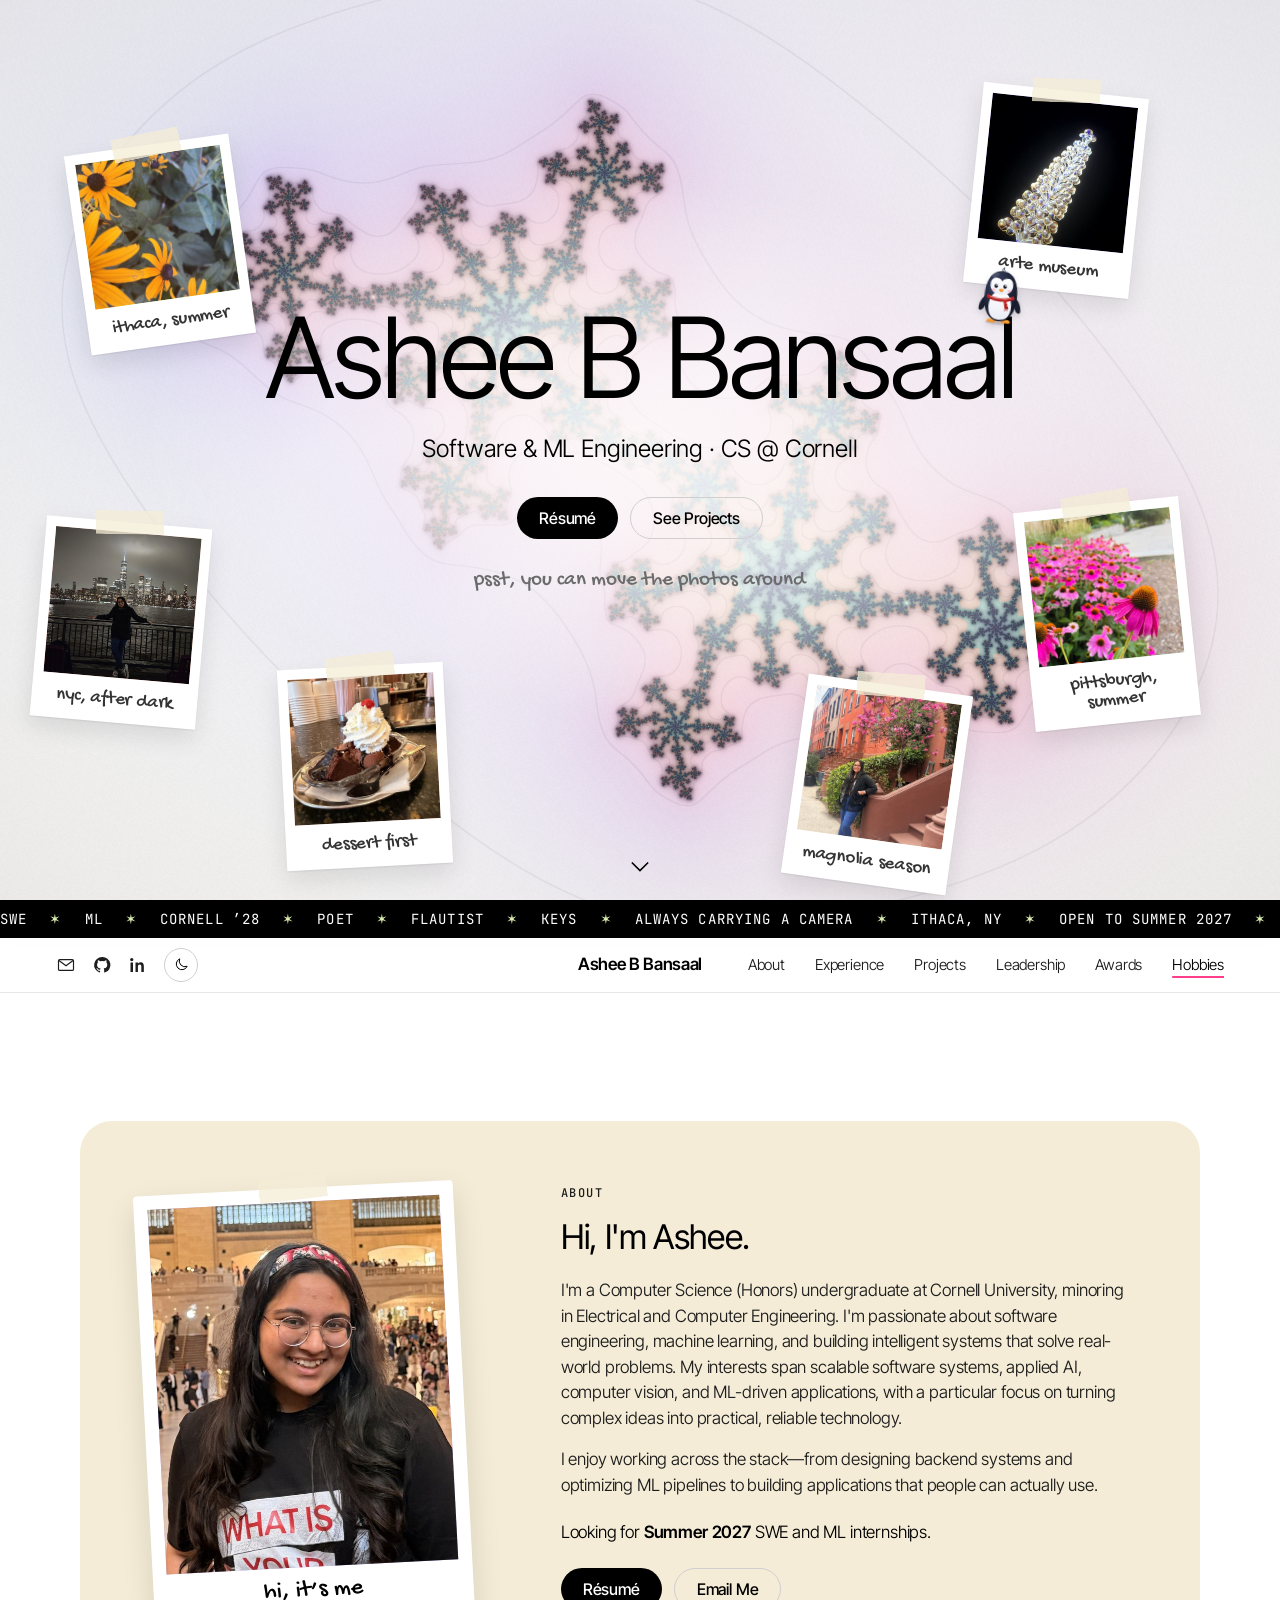
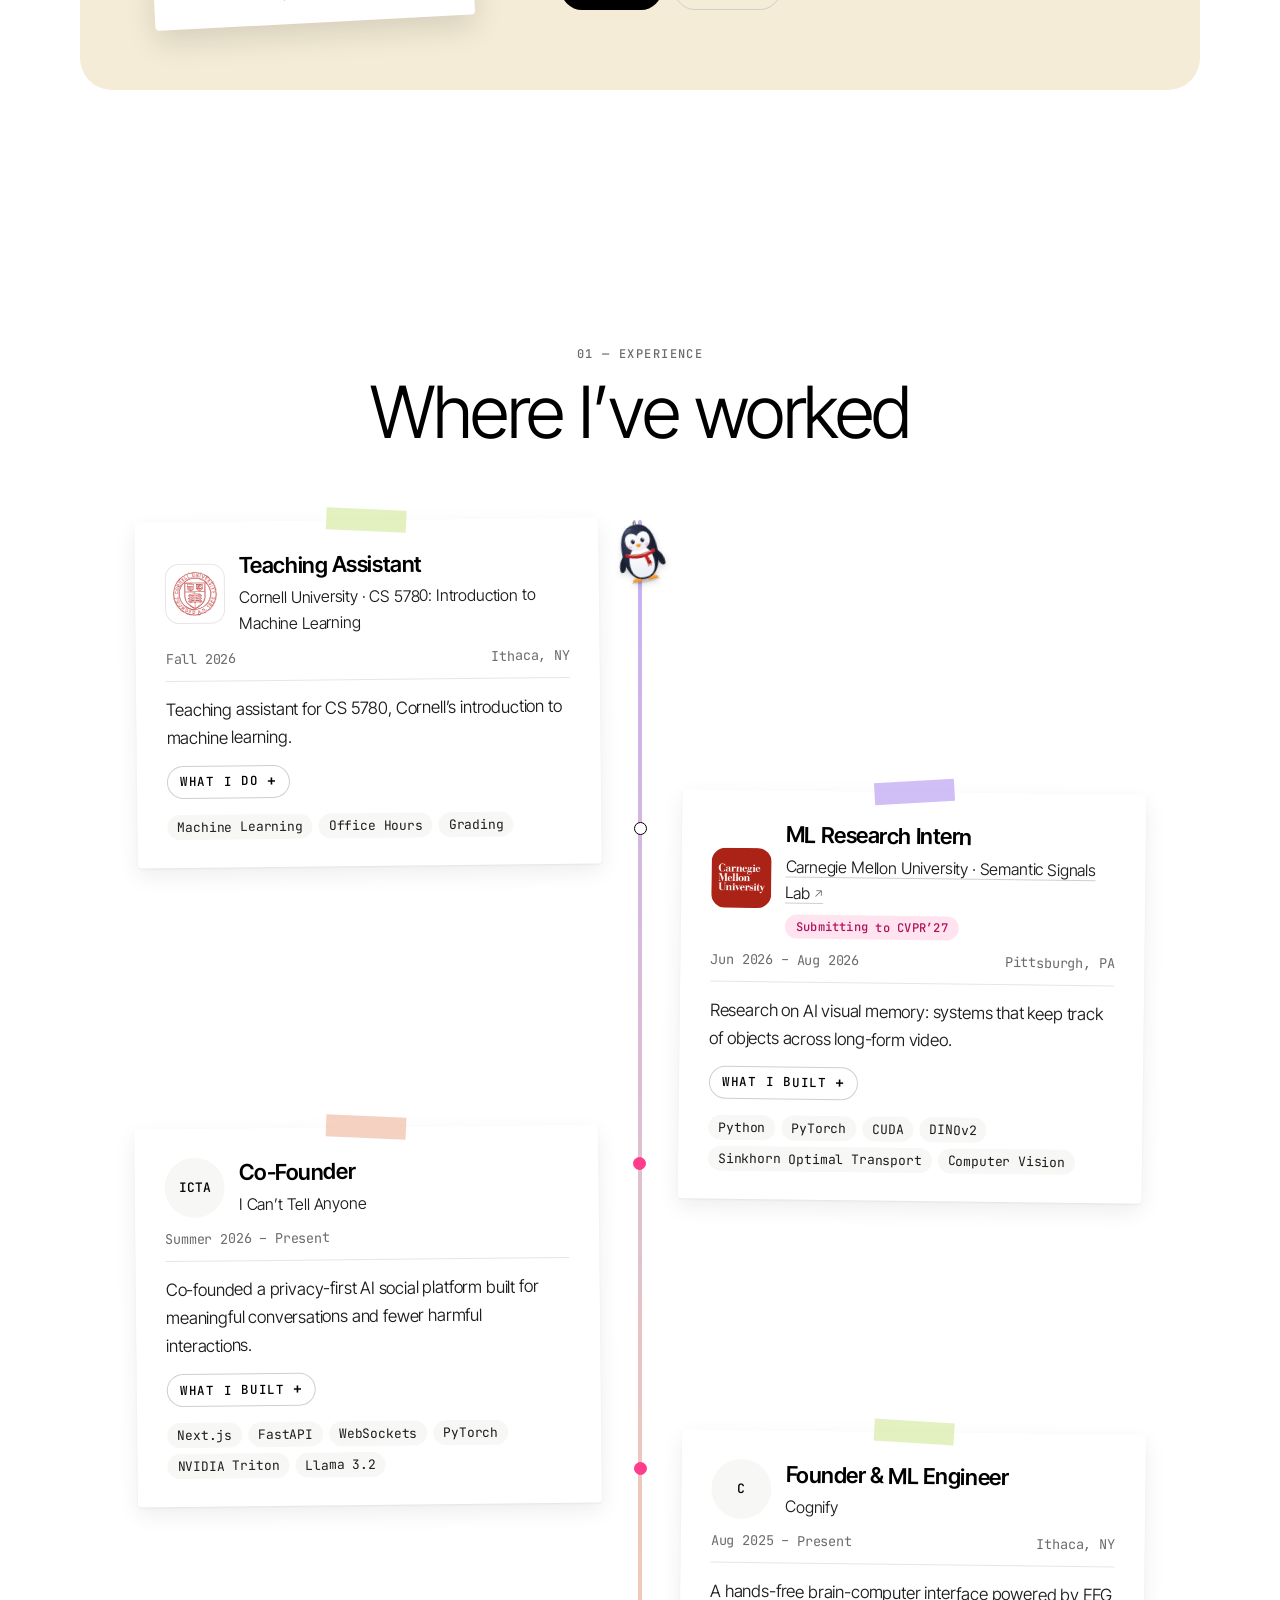
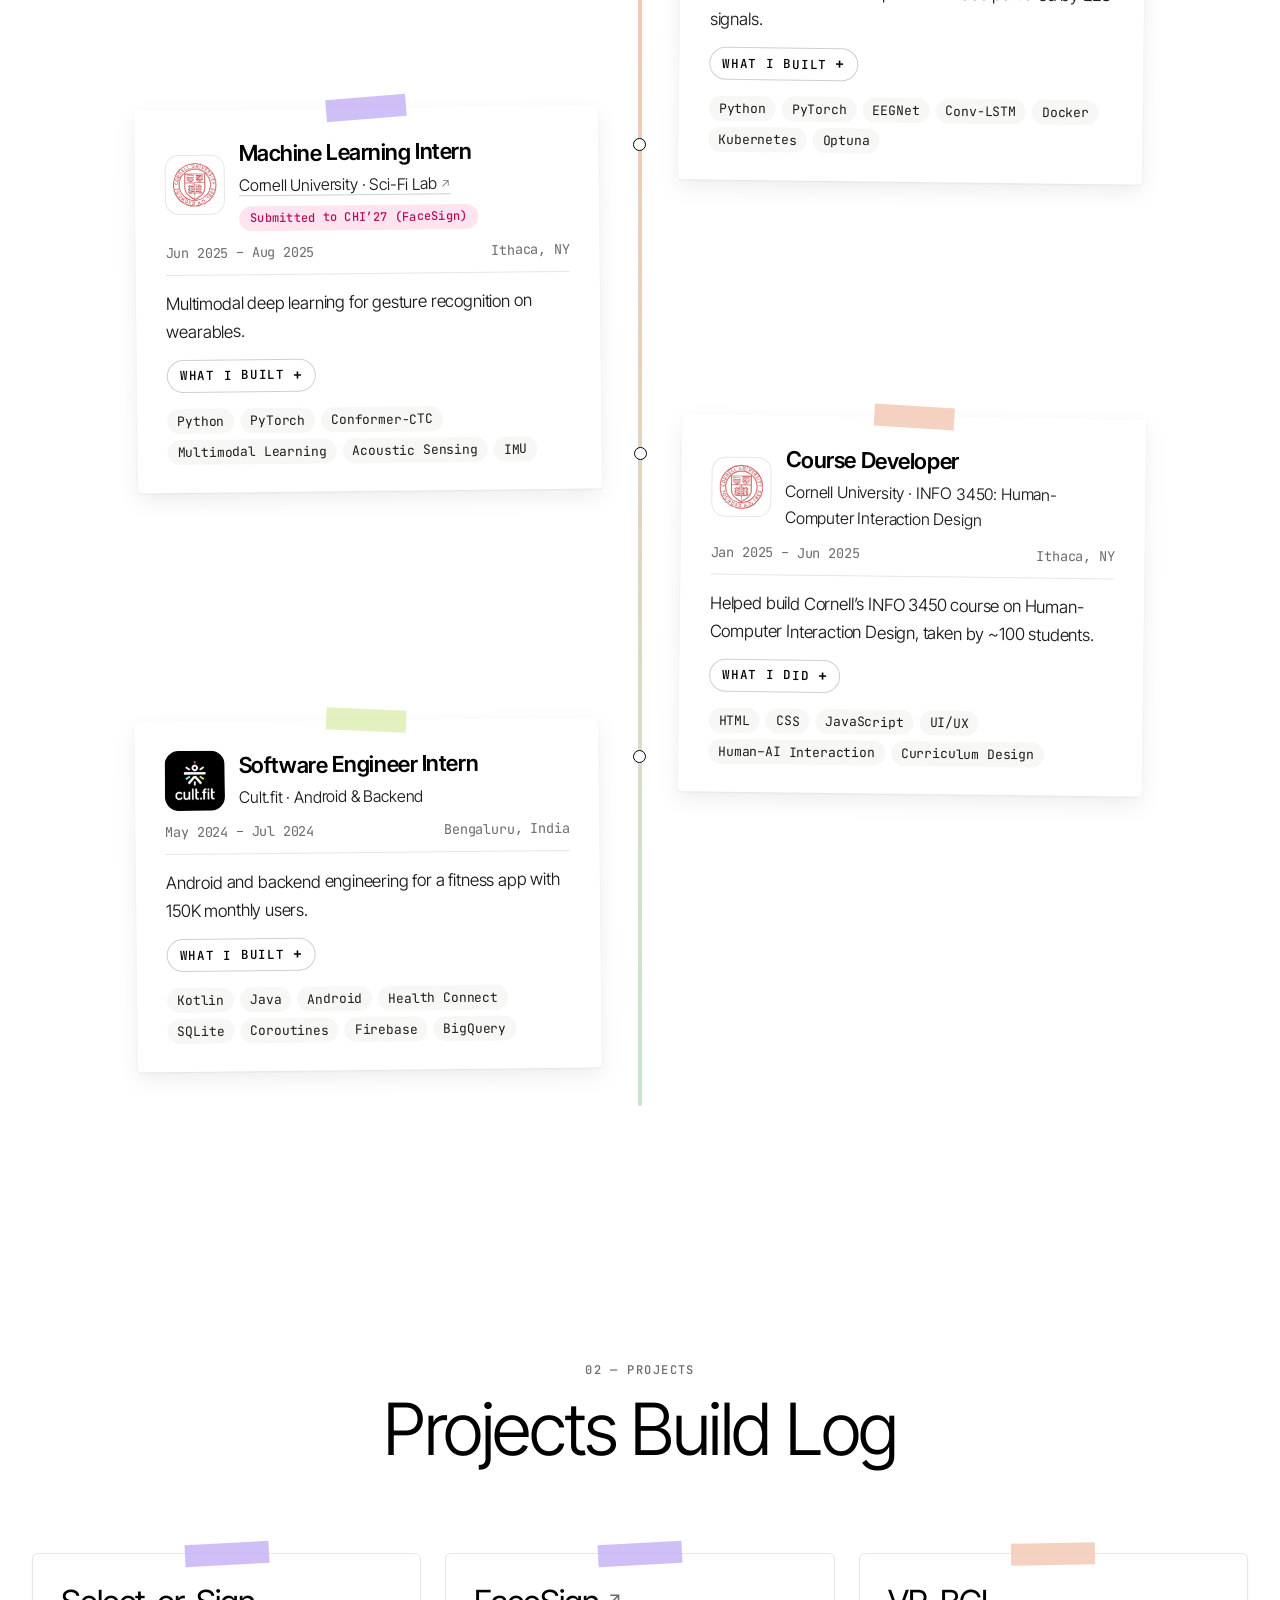
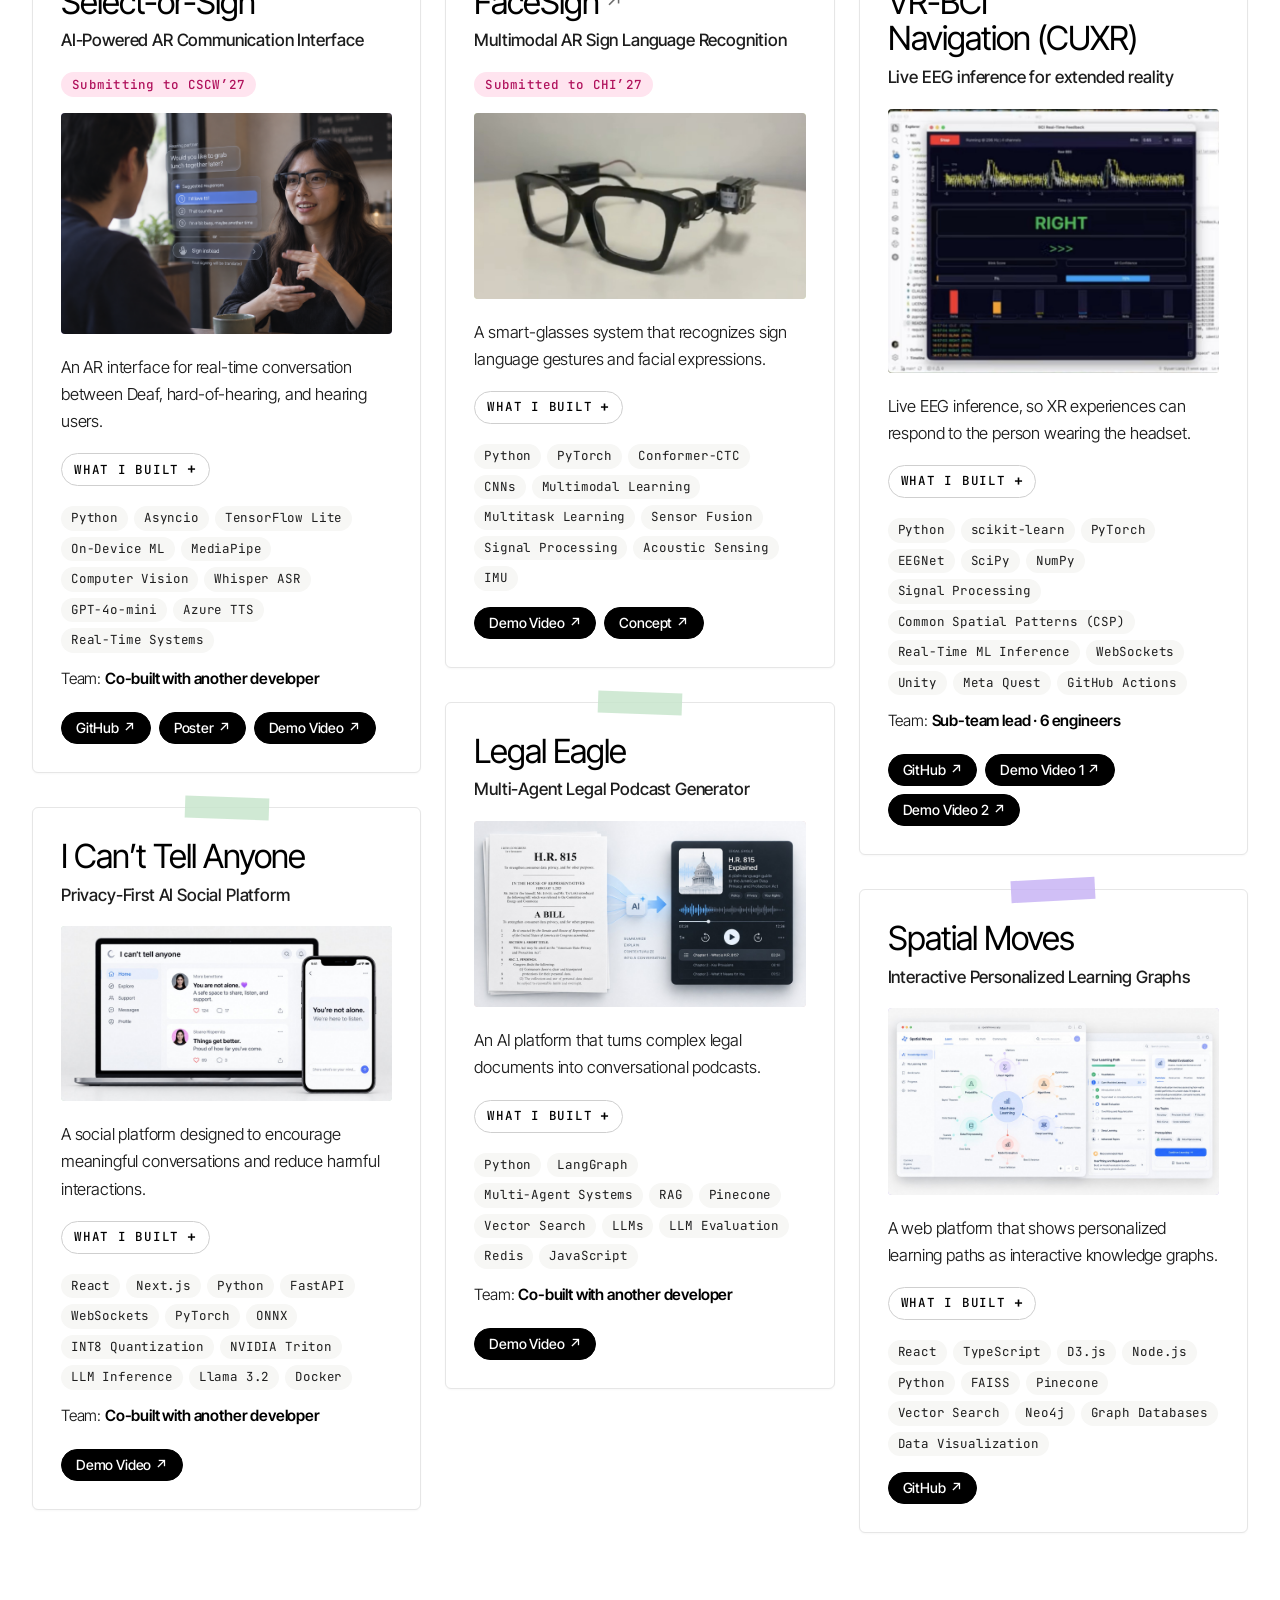
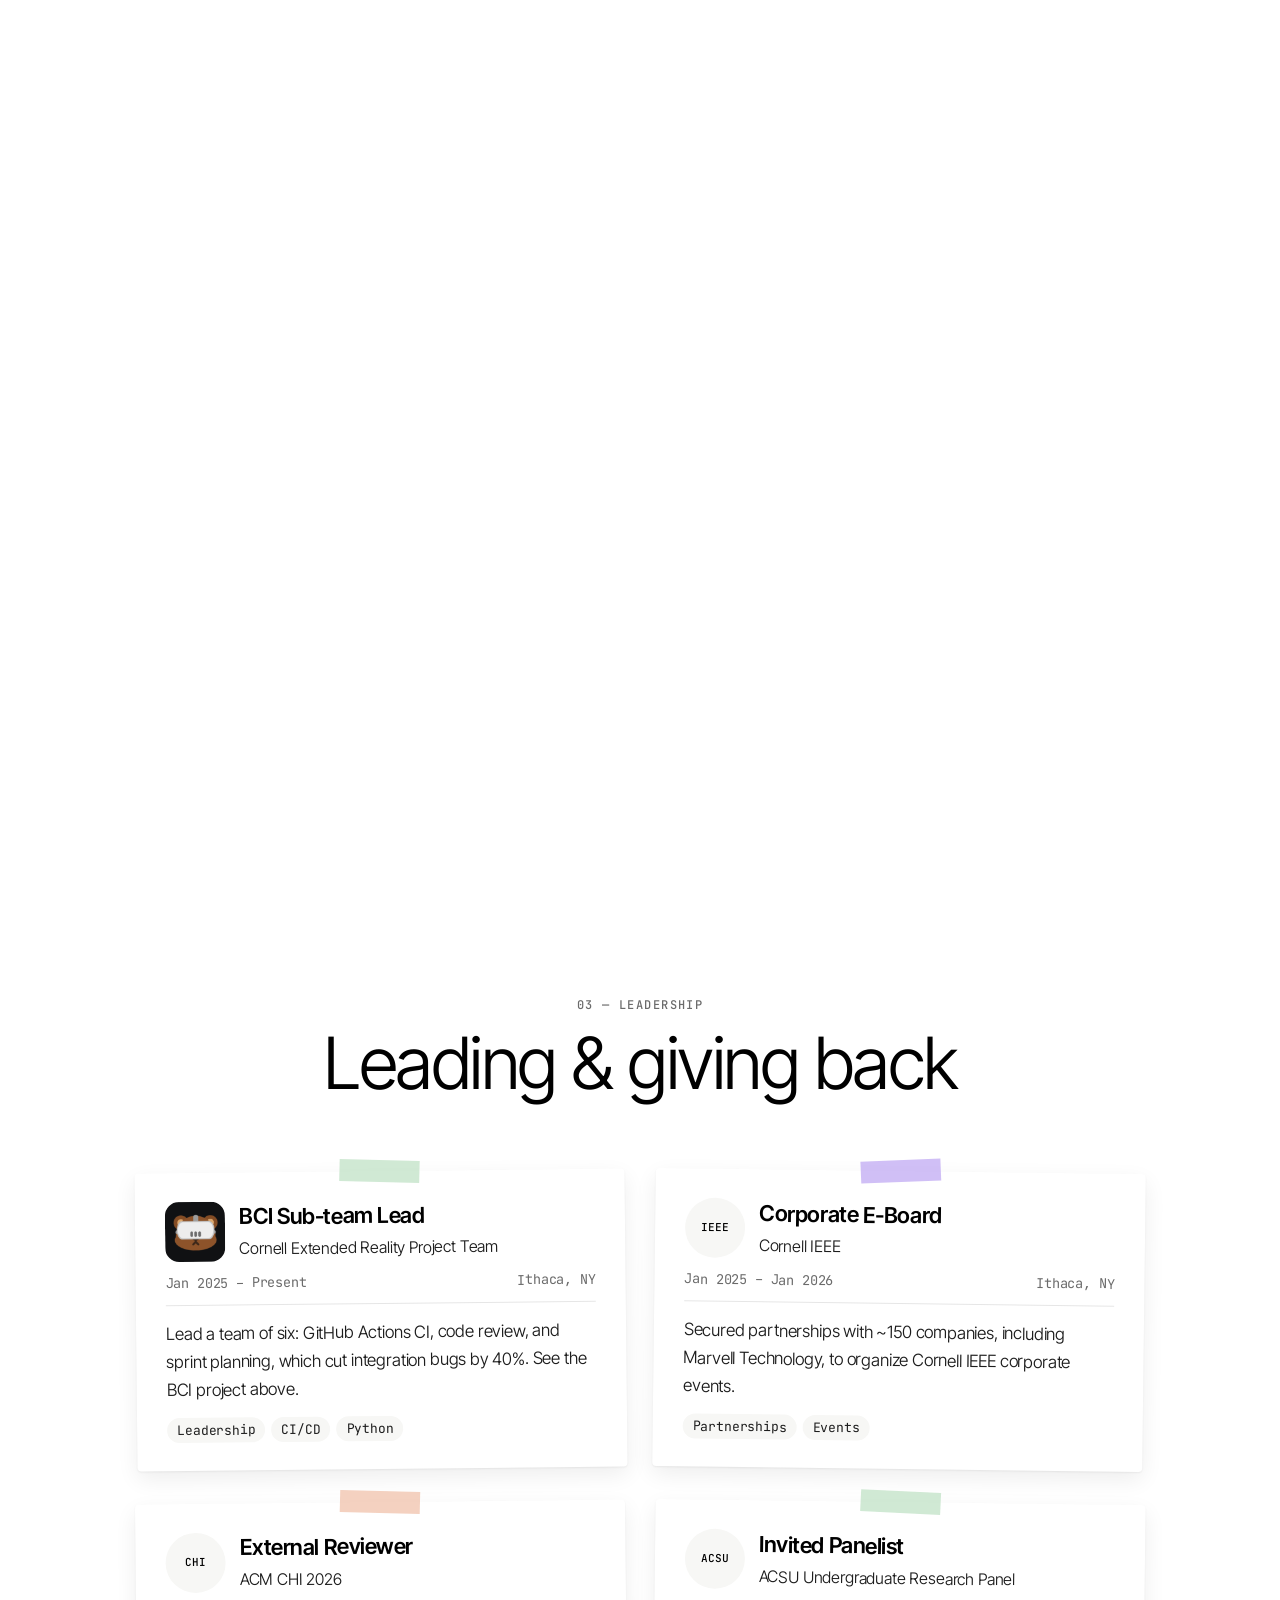
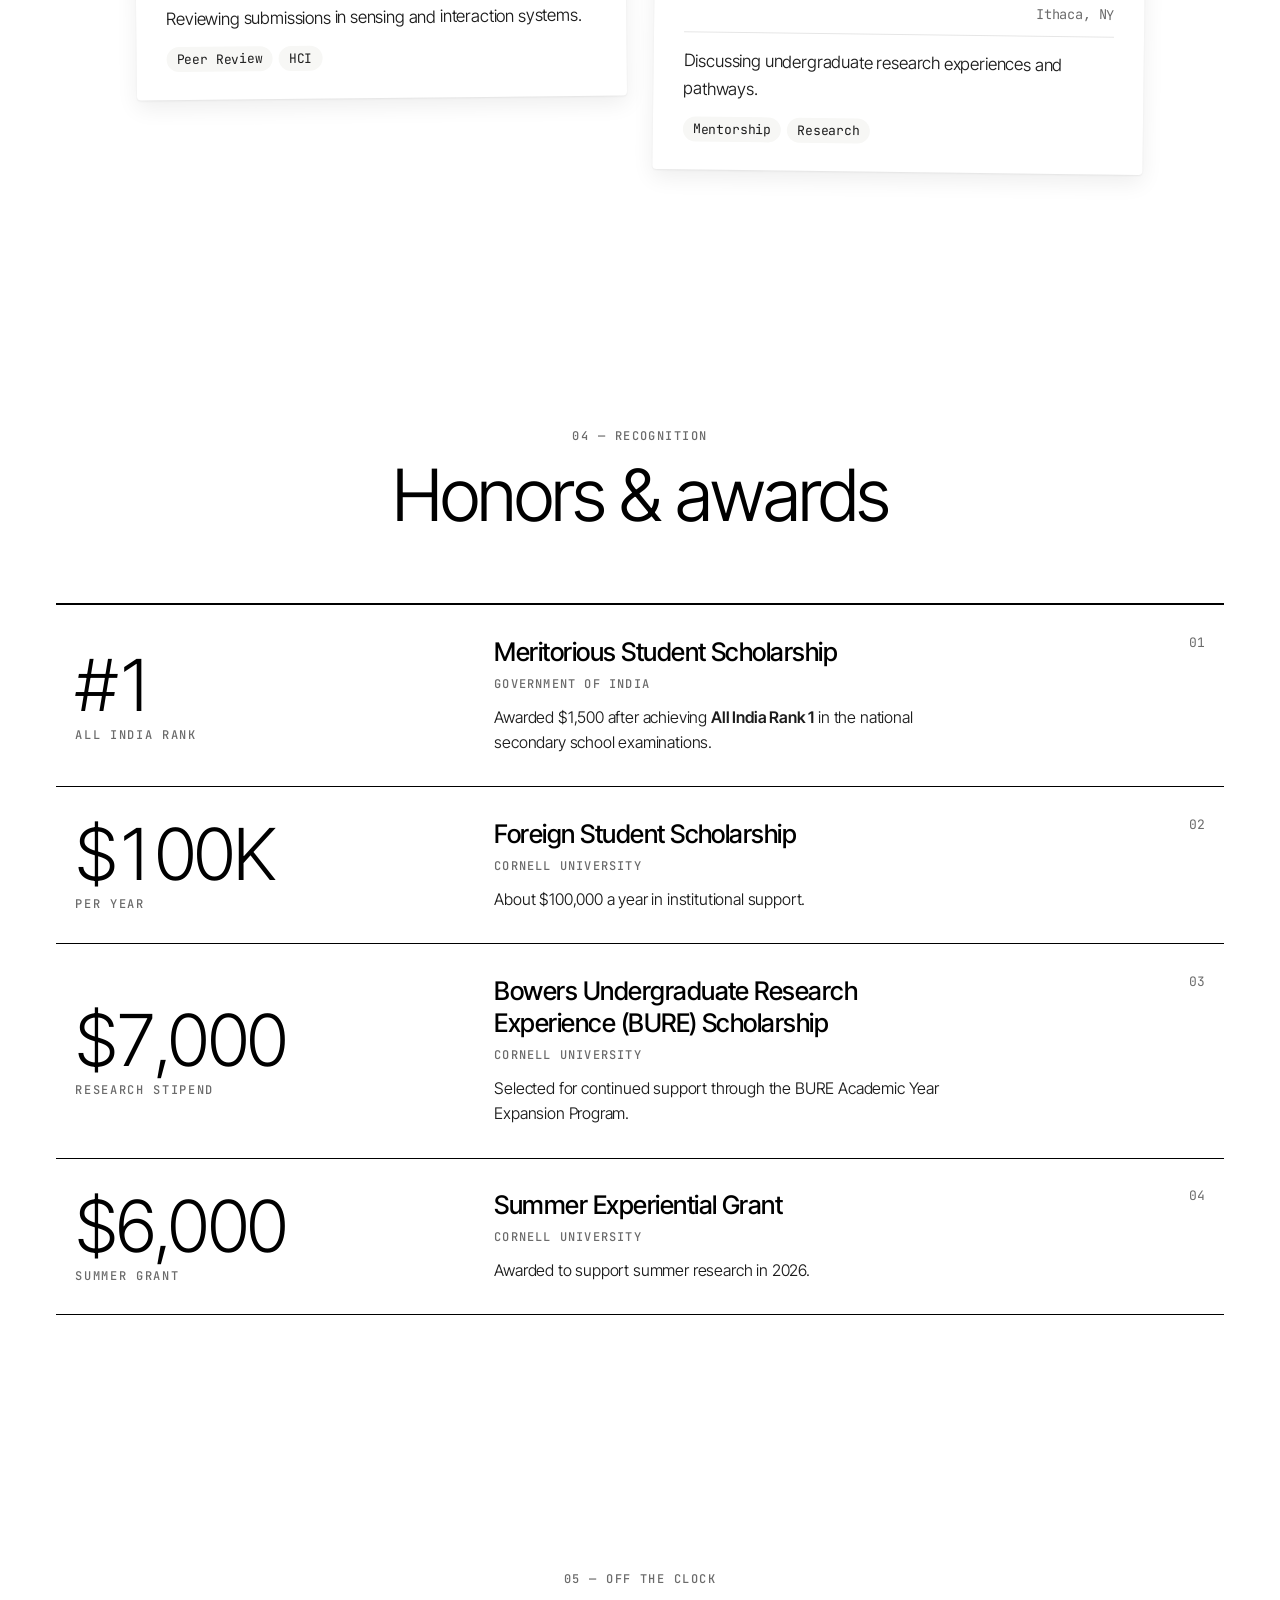
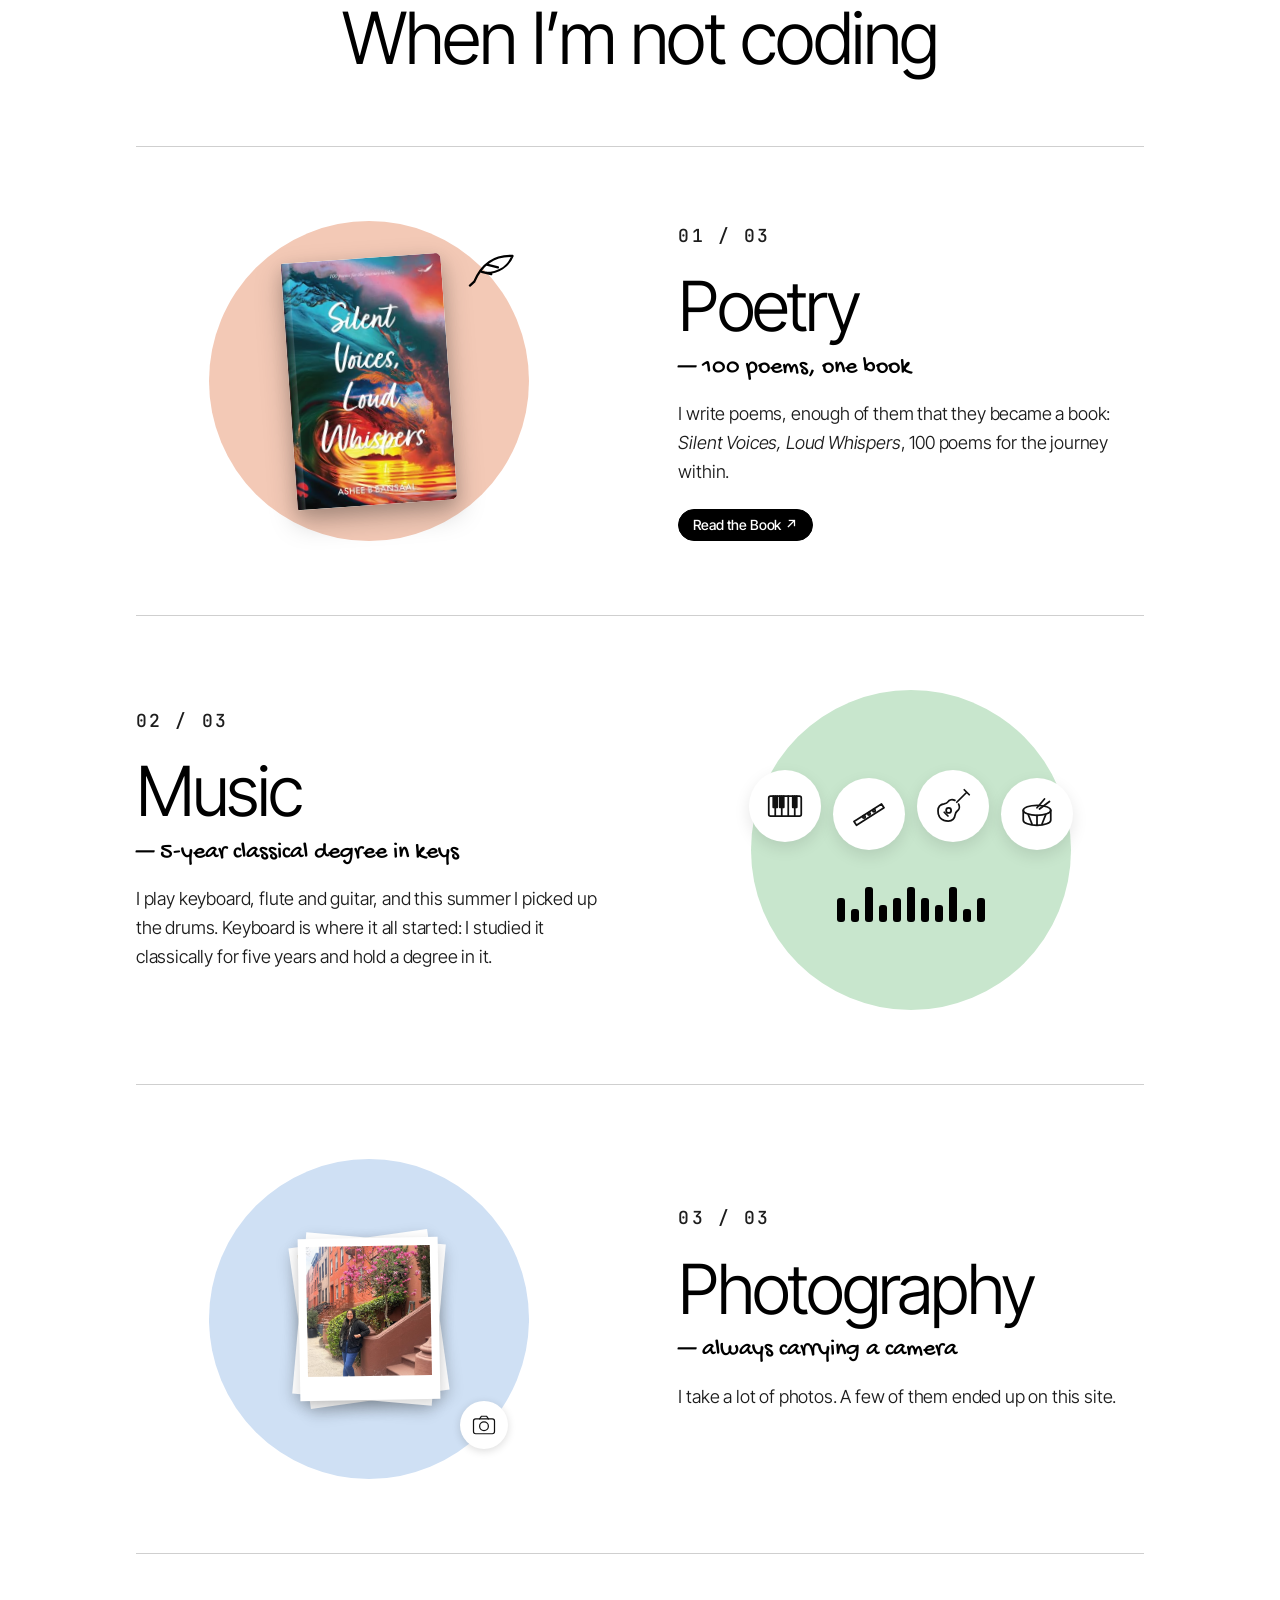
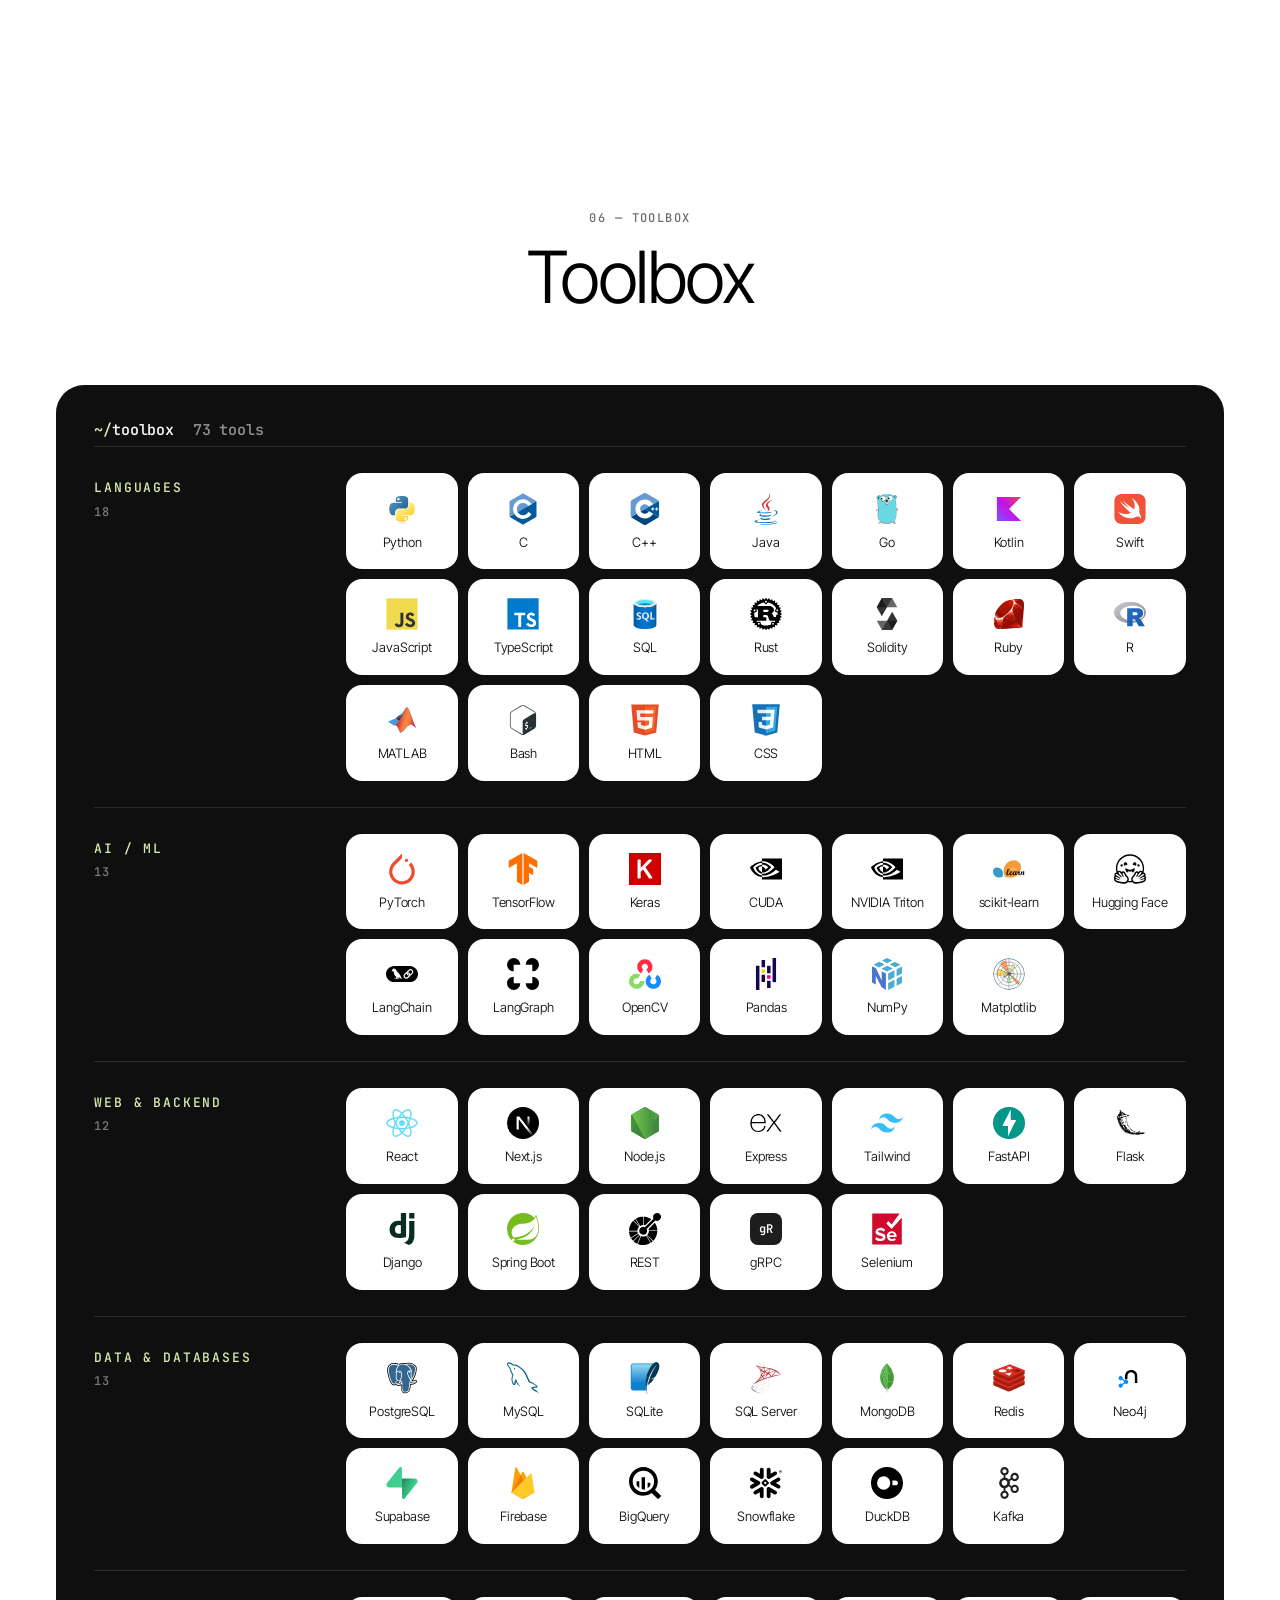
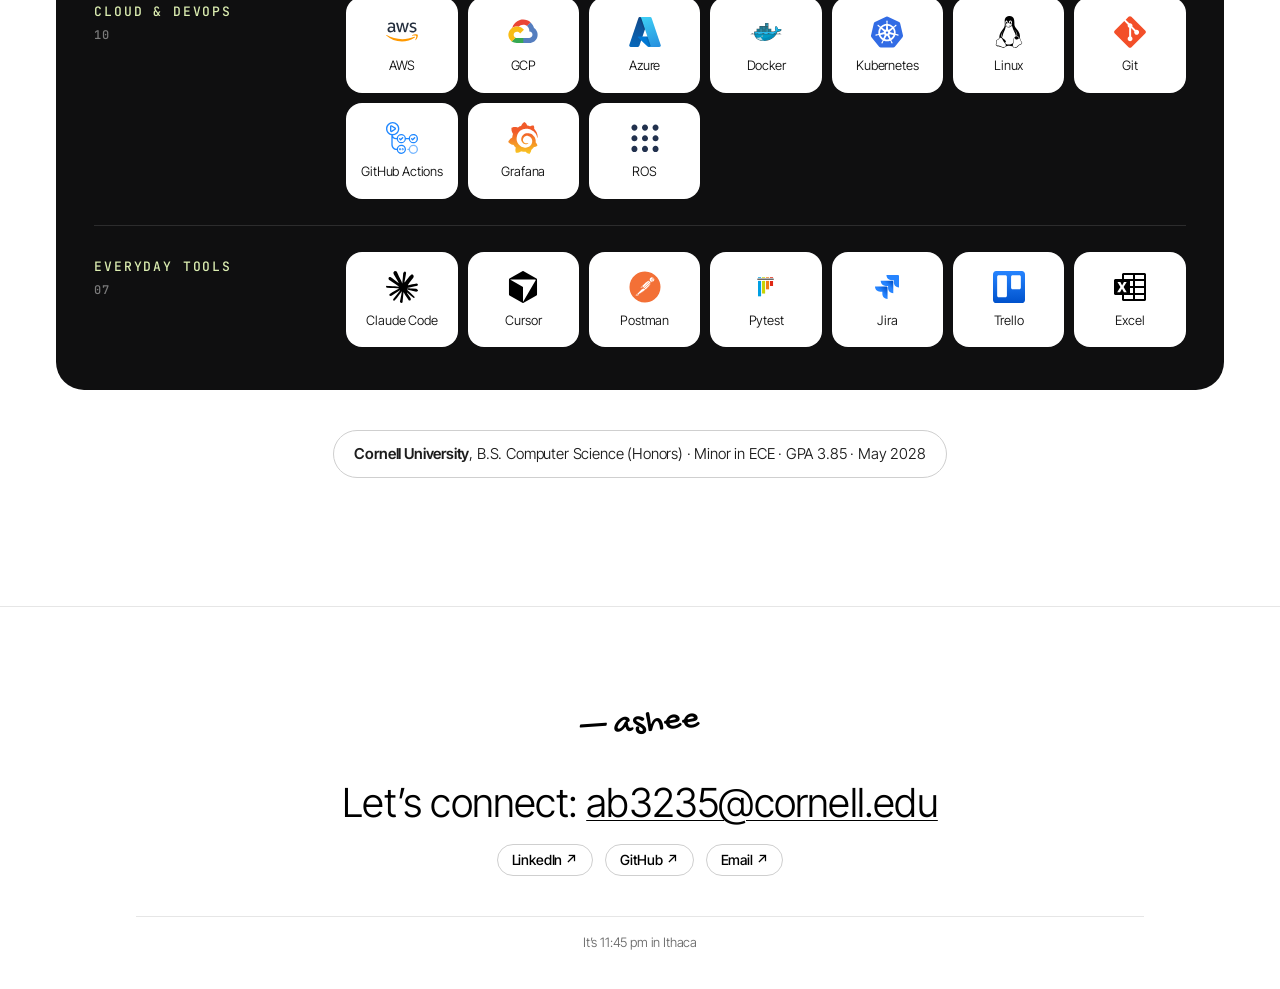
==== commit 5d196394: "updated" ====
--- a/index.html
+++ b/index.html
@@ -14,7 +14,7 @@
   <link rel="icon" href="favicon.png?v=09f14c9f" sizes="32x32" type="image/png">
   <link rel="apple-touch-icon" href="apple-touch-icon.png?v=07797a90">
   <script>try{var t=localStorage.getItem("theme")}catch(e){}document.documentElement.dataset.theme=t||(matchMedia("(prefers-color-scheme: dark)").matches?"dark":"light")</script>
-  <link rel="stylesheet" href="style.css?v=523d0798">
+  <link rel="stylesheet" href="style.css?v=908b493e">
 </head>
 <body class="scrapbook">
   <a class="skip" href="#about">Skip to content</a>
@@ -170,34 +170,34 @@
           <li class="t-item is-now">
             <article class="card exp-card">
               <header class="card-head">
-                <span class="logo" aria-hidden="true" data-edit="EXPERIENCE.0.logo">ICTA</span>
-                <div><h3 data-edit="EXPERIENCE.0.role">Co-Founder</h3><p class="org" data-edit="EXPERIENCE.0.org">I Can’t Tell Anyone</p></div>
-              </header>
-              <p class="when"><span data-edit="EXPERIENCE.0.when">Summer 2026 – Present</span> <span data-edit="EXPERIENCE.0.where"></span></p>
-              <p data-edit="EXPERIENCE.0.text">Co-founded a privacy-first AI social platform built for meaningful conversations and fewer harmful interactions. Built real-time WebSocket infrastructure supporting 5,000+ data streams and brought AI safety inference under 25 ms.</p>
-              <ul class="tags"><li data-edit="EXPERIENCE.0.tags.0">Next.js</li><li data-edit="EXPERIENCE.0.tags.1">FastAPI</li><li data-edit="EXPERIENCE.0.tags.2">WebSockets</li><li data-edit="EXPERIENCE.0.tags.3">PyTorch</li><li data-edit="EXPERIENCE.0.tags.4">NVIDIA Triton</li><li data-edit="EXPERIENCE.0.tags.5">Llama 3.2</li></ul>
+                <span class="logo has-img" aria-hidden="true"><img src="logos/cornell.svg?v=a57c35a8" alt=""></span>
+                <div><h3 data-edit="EXPERIENCE.0.role">Teaching Assistant</h3><p class="org" data-edit="EXPERIENCE.0.org">Cornell University · CS 5780: Introduction to Machine Learning</p></div>
+              </header>
+              <p class="when"><span data-edit="EXPERIENCE.0.when">Fall 2026</span> <span data-edit="EXPERIENCE.0.where">Ithaca, NY</span></p>
+              <p data-edit="EXPERIENCE.0.text">Teaching assistant for CS 5780, Cornell’s introduction to machine learning.</p><details class="built"><summary>What I do</summary><ul><li data-edit="EXPERIENCE.0.built.0">Hold weekly office hours to help students work through machine learning concepts and assignments.</li><li data-edit="EXPERIENCE.0.built.1">Grade homework and exams, about 10 hours a week in total.</li></ul></details>
+              <ul class="tags"><li data-edit="EXPERIENCE.0.tags.0">Machine Learning</li><li data-edit="EXPERIENCE.0.tags.1">Office Hours</li><li data-edit="EXPERIENCE.0.tags.2">Grading</li></ul>
+            </article>
+          </li>
+          <li class="t-item">
+            <article class="card exp-card">
+              <header class="card-head">
+                <span class="logo has-img tile" aria-hidden="true"><img src="logos/cmu.png?v=3b7466a1" alt=""></span>
+                <div><h3 data-edit="EXPERIENCE.1.role">ML Research Intern</h3><p class="org"><a class="org-link" href="https://semanticsignals.com/" target="_blank" rel="noopener" data-edit-href="EXPERIENCE.1.link"><span data-edit="EXPERIENCE.1.org">Carnegie Mellon University · Semantic Signals Lab</span><span class="go" aria-hidden="true">↗</span></a></p><p class="venue" data-edit="EXPERIENCE.1.venue">Submitting to CVPR’27</p></div>
+              </header>
+              <p class="when"><span data-edit="EXPERIENCE.1.when">Jun 2026 – Aug 2026</span> <span data-edit="EXPERIENCE.1.where">Pittsburgh, PA</span></p>
+              <p data-edit="EXPERIENCE.1.text">Research on AI visual memory: systems that keep track of objects across long-form video.</p><details class="built"><summary>What I built</summary><ul><li data-edit="EXPERIENCE.1.built.0">Built DINOv2-based identity matching, using Sinkhorn optimal transport to pair targets.</li><li data-edit="EXPERIENCE.1.built.1">Wrote CUDA/PyTorch GPU pipelines that process 3,700+ targets in 283 seconds.</li></ul></details>
+              <ul class="tags"><li data-edit="EXPERIENCE.1.tags.0">Python</li><li data-edit="EXPERIENCE.1.tags.1">PyTorch</li><li data-edit="EXPERIENCE.1.tags.2">CUDA</li><li data-edit="EXPERIENCE.1.tags.3">DINOv2</li><li data-edit="EXPERIENCE.1.tags.4">Sinkhorn Optimal Transport</li><li data-edit="EXPERIENCE.1.tags.5">Computer Vision</li></ul>
             </article>
           </li>
           <li class="t-item is-now">
             <article class="card exp-card">
               <header class="card-head">
-                <span class="logo has-img" aria-hidden="true"><img src="logos/cornell.svg?v=a57c35a8" alt=""></span>
-                <div><h3 data-edit="EXPERIENCE.1.role">Teaching Assistant</h3><p class="org" data-edit="EXPERIENCE.1.org">Cornell University · CS 5780: Introduction to Machine Learning</p></div>
-              </header>
-              <p class="when"><span data-edit="EXPERIENCE.1.when">Fall 2026</span> <span data-edit="EXPERIENCE.1.where">Ithaca, NY</span></p>
-              <p data-edit="EXPERIENCE.1.text">Hold weekly office hours to help students work through machine learning concepts and assignments, and grade homework and exams. About 10 hours a week.</p>
-              <ul class="tags"><li data-edit="EXPERIENCE.1.tags.0">Machine Learning</li><li data-edit="EXPERIENCE.1.tags.1">Office Hours</li><li data-edit="EXPERIENCE.1.tags.2">Grading</li></ul>
-            </article>
-          </li>
-          <li class="t-item">
-            <article class="card exp-card">
-              <header class="card-head">
-                <span class="logo has-img tile" aria-hidden="true"><img src="logos/cmu.png?v=3b7466a1" alt=""></span>
-                <div><h3 data-edit="EXPERIENCE.2.role">ML Research Intern</h3><p class="org"><a class="org-link" href="https://semanticsignals.com/" target="_blank" rel="noopener" data-edit-href="EXPERIENCE.2.link"><span data-edit="EXPERIENCE.2.org">Carnegie Mellon University · Semantic Signals Lab</span><span class="go" aria-hidden="true">↗</span></a></p><p class="venue" data-edit="EXPERIENCE.2.venue">Submitting to CVPR’27</p></div>
-              </header>
-              <p class="when"><span data-edit="EXPERIENCE.2.when">Jun 2026 – Aug 2026</span> <span data-edit="EXPERIENCE.2.where">Pittsburgh, PA</span></p>
-              <p data-edit="EXPERIENCE.2.text">Developed AI visual memory systems for tracking objects across long-form video. Built DINOv2-based identity matching and CUDA/PyTorch GPU pipelines, processing 3,700+ targets in 283 seconds.</p>
-              <ul class="tags"><li data-edit="EXPERIENCE.2.tags.0">Python</li><li data-edit="EXPERIENCE.2.tags.1">PyTorch</li><li data-edit="EXPERIENCE.2.tags.2">CUDA</li><li data-edit="EXPERIENCE.2.tags.3">DINOv2</li><li data-edit="EXPERIENCE.2.tags.4">Sinkhorn Optimal Transport</li><li data-edit="EXPERIENCE.2.tags.5">Computer Vision</li></ul>
+                <span class="logo" aria-hidden="true" data-edit="EXPERIENCE.2.logo">ICTA</span>
+                <div><h3 data-edit="EXPERIENCE.2.role">Co-Founder</h3><p class="org" data-edit="EXPERIENCE.2.org">I Can’t Tell Anyone</p></div>
+              </header>
+              <p class="when"><span data-edit="EXPERIENCE.2.when">Summer 2026 – Present</span> <span data-edit="EXPERIENCE.2.where"></span></p>
+              <p data-edit="EXPERIENCE.2.text">Co-founded a privacy-first AI social platform built for meaningful conversations and fewer harmful interactions.</p><details class="built"><summary>What I built</summary><ul><li data-edit="EXPERIENCE.2.built.0">Built real-time WebSocket infrastructure supporting 5,000+ data streams.</li><li data-edit="EXPERIENCE.2.built.1">Brought AI safety inference under 25 ms, serving Llama 3.2 on NVIDIA Triton.</li><li data-edit="EXPERIENCE.2.built.2">Shipped the product end to end with a Next.js frontend and FastAPI backend.</li></ul></details>
+              <ul class="tags"><li data-edit="EXPERIENCE.2.tags.0">Next.js</li><li data-edit="EXPERIENCE.2.tags.1">FastAPI</li><li data-edit="EXPERIENCE.2.tags.2">WebSockets</li><li data-edit="EXPERIENCE.2.tags.3">PyTorch</li><li data-edit="EXPERIENCE.2.tags.4">NVIDIA Triton</li><li data-edit="EXPERIENCE.2.tags.5">Llama 3.2</li></ul>
             </article>
           </li>
           <li class="t-item is-now">
@@ -207,7 +207,7 @@
                 <div><h3 data-edit="EXPERIENCE.3.role">Founder &amp; ML Engineer</h3><p class="org" data-edit="EXPERIENCE.3.org">Cognify</p></div>
               </header>
               <p class="when"><span data-edit="EXPERIENCE.3.when">Aug 2025 – Present</span> <span data-edit="EXPERIENCE.3.where">Ithaca, NY</span></p>
-              <p data-edit="EXPERIENCE.3.text">Building a hands-free brain-computer interface powered by EEG signals. Developed Conv-LSTM attention models achieving 93% classification accuracy and reduced model iteration time from 5 to 2 days.</p>
+              <p data-edit="EXPERIENCE.3.text">A hands-free brain-computer interface powered by EEG signals.</p><details class="built"><summary>What I built</summary><ul><li data-edit="EXPERIENCE.3.built.0">Developed Conv-LSTM attention models that reach 93% classification accuracy.</li><li data-edit="EXPERIENCE.3.built.1">Cut model iteration time from 5 days to 2.</li></ul></details>
               <ul class="tags"><li data-edit="EXPERIENCE.3.tags.0">Python</li><li data-edit="EXPERIENCE.3.tags.1">PyTorch</li><li data-edit="EXPERIENCE.3.tags.2">EEGNet</li><li data-edit="EXPERIENCE.3.tags.3">Conv-LSTM</li><li data-edit="EXPERIENCE.3.tags.4">Docker</li><li data-edit="EXPERIENCE.3.tags.5">Kubernetes</li><li data-edit="EXPERIENCE.3.tags.6">Optuna</li></ul>
             </article>
           </li>
@@ -218,7 +218,7 @@
                 <div><h3 data-edit="EXPERIENCE.4.role">Machine Learning Intern</h3><p class="org"><a class="org-link" href="https://www.scifilab.org/" target="_blank" rel="noopener" data-edit-href="EXPERIENCE.4.link"><span data-edit="EXPERIENCE.4.org">Cornell University · Sci-Fi Lab</span><span class="go" aria-hidden="true">↗</span></a></p><p class="venue" data-edit="EXPERIENCE.4.venue">Submitted to CHI’27 (FaceSign)</p></div>
               </header>
               <p class="when"><span data-edit="EXPERIENCE.4.when">Jun 2025 – Aug 2025</span> <span data-edit="EXPERIENCE.4.where">Ithaca, NY</span></p>
-              <p data-edit="EXPERIENCE.4.text">Developed multimodal deep learning models for wearable gesture recognition. Trained Conformer-CTC models on 6,000+ sequences, achieving 98.9% gesture accuracy.</p>
+              <p data-edit="EXPERIENCE.4.text">Multimodal deep learning for gesture recognition on wearables.</p><details class="built"><summary>What I built</summary><ul><li data-edit="EXPERIENCE.4.built.0">Trained Conformer-CTC models on 6,000+ sequences, reaching 98.9% gesture accuracy.</li><li data-edit="EXPERIENCE.4.built.1">Fused acoustic and IMU motion signals into a single multimodal model.</li></ul></details>
               <ul class="tags"><li data-edit="EXPERIENCE.4.tags.0">Python</li><li data-edit="EXPERIENCE.4.tags.1">PyTorch</li><li data-edit="EXPERIENCE.4.tags.2">Conformer-CTC</li><li data-edit="EXPERIENCE.4.tags.3">Multimodal Learning</li><li data-edit="EXPERIENCE.4.tags.4">Acoustic Sensing</li><li data-edit="EXPERIENCE.4.tags.5">IMU</li></ul>
             </article>
           </li>
@@ -229,7 +229,7 @@
                 <div><h3 data-edit="EXPERIENCE.5.role">Course Developer</h3><p class="org" data-edit="EXPERIENCE.5.org">Cornell University · INFO 3450: Human-Computer Interaction Design</p></div>
               </header>
               <p class="when"><span data-edit="EXPERIENCE.5.when">Jan 2025 – Jun 2025</span> <span data-edit="EXPERIENCE.5.where">Ithaca, NY</span></p>
-              <p data-edit="EXPERIENCE.5.text">Co-authored HTML/CSS/JavaScript coding assignments with starter code, reference solutions, and grading rubrics. Benchmarked 30+ AI tools and 15+ peer courses to design 8+ Human–AI Interaction and UI/UX modules for ~100 students.</p>
+              <p data-edit="EXPERIENCE.5.text">Helped build Cornell’s INFO 3450 course on Human-Computer Interaction Design, taken by ~100 students.</p><details class="built"><summary>What I did</summary><ul><li data-edit="EXPERIENCE.5.built.0">Co-authored HTML/CSS/JavaScript coding assignments with starter code, reference solutions, and grading rubrics.</li><li data-edit="EXPERIENCE.5.built.1">Benchmarked 30+ AI tools and 15+ peer courses to design 8+ Human–AI Interaction and UI/UX modules.</li></ul></details>
               <ul class="tags"><li data-edit="EXPERIENCE.5.tags.0">HTML</li><li data-edit="EXPERIENCE.5.tags.1">CSS</li><li data-edit="EXPERIENCE.5.tags.2">JavaScript</li><li data-edit="EXPERIENCE.5.tags.3">UI/UX</li><li data-edit="EXPERIENCE.5.tags.4">Human–AI Interaction</li><li data-edit="EXPERIENCE.5.tags.5">Curriculum Design</li></ul>
             </article>
           </li>
@@ -240,7 +240,7 @@
                 <div><h3 data-edit="EXPERIENCE.6.role">Software Engineer Intern</h3><p class="org" data-edit="EXPERIENCE.6.org">Cult.fit · Android &amp; Backend</p></div>
               </header>
               <p class="when"><span data-edit="EXPERIENCE.6.when">May 2024 – Jul 2024</span> <span data-edit="EXPERIENCE.6.where">Bengaluru, India</span></p>
-              <p data-edit="EXPERIENCE.6.text">Developed wearable integrations and backend systems for a fitness app with 150K monthly users. Built fault-tolerant pipelines processing 500K+ daily events and reduced database query latency by 60%.</p>
+              <p data-edit="EXPERIENCE.6.text">Android and backend engineering for a fitness app with 150K monthly users.</p><details class="built"><summary>What I built</summary><ul><li data-edit="EXPERIENCE.6.built.0">Built wearable integrations on Android with Kotlin and Health Connect.</li><li data-edit="EXPERIENCE.6.built.1">Built fault-tolerant pipelines that process 500K+ daily events.</li><li data-edit="EXPERIENCE.6.built.2">Reduced database query latency by 60%.</li></ul></details>
               <ul class="tags"><li data-edit="EXPERIENCE.6.tags.0">Kotlin</li><li data-edit="EXPERIENCE.6.tags.1">Java</li><li data-edit="EXPERIENCE.6.tags.2">Android</li><li data-edit="EXPERIENCE.6.tags.3">Health Connect</li><li data-edit="EXPERIENCE.6.tags.4">SQLite</li><li data-edit="EXPERIENCE.6.tags.5">Coroutines</li><li data-edit="EXPERIENCE.6.tags.6">Firebase</li><li data-edit="EXPERIENCE.6.tags.7">BigQuery</li></ul>
             </article>
           </li>
@@ -261,7 +261,8 @@
             <p class="sub" data-edit="PROJECTS.0.subtitle">AI-Powered AR Communication Interface</p>
             <p class="venue" data-edit="PROJECTS.0.venue">Submitting to CSCW’27</p>
             <div class="card-art tint-lilac is-cover"><img src="photos/ar-cafe-conversation-interface.png?v=51f3a275" alt="Select-or-Sign" loading="lazy" style="object-fit:cover;object-position:75% 62%"></div>
-            <p class="desc" data-edit="PROJECTS.0.text">An AR interface enabling real-time communication between Deaf, hard-of-hearing, and hearing users. Built a 7-task asynchronous AI pipeline with sub-second latency and 95%+ gesture recognition accuracy.</p>
+            <p class="desc" data-edit="PROJECTS.0.text">An AR interface for real-time conversation between Deaf, hard-of-hearing, and hearing users.</p>
+            <details class="built"><summary>What I built</summary><ul><li data-edit="PROJECTS.0.built.0">Built a 7-task asynchronous AI pipeline with sub-second latency.</li><li data-edit="PROJECTS.0.built.1">Reached 95%+ gesture recognition accuracy with on-device TensorFlow Lite and MediaPipe.</li><li data-edit="PROJECTS.0.built.2">Connected speech in and out with Whisper ASR, GPT-4o-mini, and Azure TTS.</li></ul></details>
             <ul class="tags ptags"><li data-edit="PROJECTS.0.tags.0">Python</li><li data-edit="PROJECTS.0.tags.1">Asyncio</li><li data-edit="PROJECTS.0.tags.2">TensorFlow Lite</li><li data-edit="PROJECTS.0.tags.3">On-Device ML</li><li data-edit="PROJECTS.0.tags.4">MediaPipe</li><li data-edit="PROJECTS.0.tags.5">Computer Vision</li><li data-edit="PROJECTS.0.tags.6">Whisper ASR</li><li data-edit="PROJECTS.0.tags.7">GPT-4o-mini</li><li data-edit="PROJECTS.0.tags.8">Azure TTS</li><li data-edit="PROJECTS.0.tags.9">Real-Time Systems</li></ul>
             <div class="details"><p class="detail"><span data-edit="PROJECTS.0.details.0.0">Team</span>: <b data-edit="PROJECTS.0.details.0.1">Co-built with another developer</b></p></div>
             <div class="proj-links"><a class="link-pill" href="https://github.com/ashee-b-bansaal/Select-or-Sign-AI-powered-AR-glass-interface-.git" target="_blank" rel="noopener" data-edit-href="PROJECTS.0.buttons.0.1"><span data-edit="PROJECTS.0.buttons.0.0">GitHub</span> <span aria-hidden="true">↗</span></a><a class="link-pill" href="https://yourimageshare.com/ib/TU3qqC6SM9.png" target="_blank" rel="noopener" data-edit-href="PROJECTS.0.buttons.1.1"><span data-edit="PROJECTS.0.buttons.1.0">Poster</span> <span aria-hidden="true">↗</span></a><a class="link-pill" href="https://youtu.be/lZsJfs5ApfI?si=pSJ_sRxYps5A_zno" target="_blank" rel="noopener" data-edit-href="PROJECTS.0.buttons.2.1"><span data-edit="PROJECTS.0.buttons.2.0">Demo Video</span> <span aria-hidden="true">↗</span></a></div>
@@ -271,7 +272,8 @@
             <p class="sub" data-edit="PROJECTS.1.subtitle">Privacy-First AI Social Platform</p>
             <p class="venue is-empty" data-edit="PROJECTS.1.venue"></p>
             <div class="card-art tint-mint is-cover"><img src="photos/i-cant-tell-anyone.jpg?v=b9db82ae" alt="I Can’t Tell Anyone" loading="lazy" style="object-fit:cover;object-position:50% 50%"></div>
-            <p class="desc" data-edit="PROJECTS.1.text">A social platform designed to encourage meaningful conversations and reduce harmful interactions. Built a real-time WebSocket infrastructure supporting 5,000+ data streams and optimized AI safety inference to under 25 ms.</p>
+            <p class="desc" data-edit="PROJECTS.1.text">A social platform designed to encourage meaningful conversations and reduce harmful interactions.</p>
+            <details class="built"><summary>What I built</summary><ul><li data-edit="PROJECTS.1.built.0">Built real-time WebSocket infrastructure supporting 5,000+ data streams.</li><li data-edit="PROJECTS.1.built.1">Optimized AI safety inference to under 25 ms with ONNX INT8 quantization on NVIDIA Triton.</li></ul></details>
             <ul class="tags ptags"><li data-edit="PROJECTS.1.tags.0">React</li><li data-edit="PROJECTS.1.tags.1">Next.js</li><li data-edit="PROJECTS.1.tags.2">Python</li><li data-edit="PROJECTS.1.tags.3">FastAPI</li><li data-edit="PROJECTS.1.tags.4">WebSockets</li><li data-edit="PROJECTS.1.tags.5">PyTorch</li><li data-edit="PROJECTS.1.tags.6">ONNX</li><li data-edit="PROJECTS.1.tags.7">INT8 Quantization</li><li data-edit="PROJECTS.1.tags.8">NVIDIA Triton</li><li data-edit="PROJECTS.1.tags.9">LLM Inference</li><li data-edit="PROJECTS.1.tags.10">Llama 3.2</li><li data-edit="PROJECTS.1.tags.11">Docker</li></ul>
             <div class="details"><p class="detail"><span data-edit="PROJECTS.1.details.0.0">Team</span>: <b data-edit="PROJECTS.1.details.0.1">Co-built with another developer</b></p></div>
             <div class="proj-links"><a class="link-pill" href="https://youtu.be/d6EKJWPPSjk" target="_blank" rel="noopener" data-edit-href="PROJECTS.1.buttons.0.1"><span data-edit="PROJECTS.1.buttons.0.0">Demo Video</span> <span aria-hidden="true">↗</span></a></div>
@@ -281,7 +283,8 @@
             <p class="sub" data-edit="PROJECTS.2.subtitle">Real-world Adaptive Mobile Keyboard</p>
             <p class="venue" data-edit="PROJECTS.2.venue">Submitting to IUI’27</p>
             <div class="card-art tint-coral is-cover"><img src="photos/calibratype.jpg?v=d29e1e9a" alt="CalibraType" loading="lazy" style="object-fit:cover;object-position:50% 50%"></div>
-            <p class="desc" data-edit="PROJECTS.2.text">An iOS keyboard that automatically adapts to how users type. Built a C++ probabilistic learning engine that continuously adjusts touch predictions, reducing typing errors by 28%.</p>
+            <p class="desc" data-edit="PROJECTS.2.text">An iOS keyboard that automatically adapts to how each person types.</p>
+            <details class="built"><summary>What I built</summary><ul><li data-edit="PROJECTS.2.built.0">Built a C++ probabilistic learning engine that continuously adjusts touch predictions on-device.</li><li data-edit="PROJECTS.2.built.1">Reduced typing errors by 28%.</li></ul></details>
             <ul class="tags ptags"><li data-edit="PROJECTS.2.tags.0">C++</li><li data-edit="PROJECTS.2.tags.1">Swift</li><li data-edit="PROJECTS.2.tags.2">iOS</li><li data-edit="PROJECTS.2.tags.3">UIKit</li><li data-edit="PROJECTS.2.tags.4">Online Learning</li><li data-edit="PROJECTS.2.tags.5">Probabilistic Modeling</li><li data-edit="PROJECTS.2.tags.6">On-Device ML</li></ul>
             <div class="details"><p class="detail"><span data-edit="PROJECTS.2.details.0.0">Team</span>: <b data-edit="PROJECTS.2.details.0.1">Co-building with 2 other developers</b></p></div>
             <div class="proj-links"><a class="link-pill" href="https://github.com/JimmyChen02/ios-typing-data-collector" target="_blank" rel="noopener" data-edit-href="PROJECTS.2.buttons.0.1"><span data-edit="PROJECTS.2.buttons.0.0">GitHub</span> <span aria-hidden="true">↗</span></a></div>
@@ -291,7 +294,8 @@
             <p class="sub" data-edit="PROJECTS.3.subtitle">Multimodal AR Sign Language Recognition</p>
             <p class="venue" data-edit="PROJECTS.3.venue">Submitted to CHI’27</p>
             <a class="art-link" href="https://kommodo.ai/i/aLtOEzaXE31cF5kimyjV" target="_blank" rel="noopener" tabindex="-1" aria-hidden="true"><div class="card-art tint-lime is-cover"><img src="photos/facesign.jpg?v=10e6bae0" alt="FaceSign" loading="lazy" style="object-fit:cover;object-position:50% 50%"></div></a>
-            <p class="desc" data-edit="PROJECTS.3.text">A smart-glasses system that recognizes sign language gestures and facial expressions. Developed a multimodal Conformer-CTC model combining acoustic and motion sensors, achieving 98.9% gesture accuracy and 97.4% facial-expression F1.</p>
+            <p class="desc" data-edit="PROJECTS.3.text">A smart-glasses system that recognizes sign language gestures and facial expressions.</p>
+            <details class="built"><summary>What I built</summary><ul><li data-edit="PROJECTS.3.built.0">Developed a multimodal Conformer-CTC model combining acoustic and motion sensors.</li><li data-edit="PROJECTS.3.built.1">Reached 98.9% gesture accuracy and 97.4% facial-expression F1.</li></ul></details>
             <ul class="tags ptags"><li data-edit="PROJECTS.3.tags.0">Python</li><li data-edit="PROJECTS.3.tags.1">PyTorch</li><li data-edit="PROJECTS.3.tags.2">Conformer-CTC</li><li data-edit="PROJECTS.3.tags.3">CNNs</li><li data-edit="PROJECTS.3.tags.4">Multimodal Learning</li><li data-edit="PROJECTS.3.tags.5">Multitask Learning</li><li data-edit="PROJECTS.3.tags.6">Sensor Fusion</li><li data-edit="PROJECTS.3.tags.7">Signal Processing</li><li data-edit="PROJECTS.3.tags.8">Acoustic Sensing</li><li data-edit="PROJECTS.3.tags.9">IMU</li></ul>
             <div class="details"></div>
             <div class="proj-links"><a class="link-pill" href="https://youtu.be/iAjPd3CNK30" target="_blank" rel="noopener" data-edit-href="PROJECTS.3.buttons.0.1"><span data-edit="PROJECTS.3.buttons.0.0">Demo Video</span> <span aria-hidden="true">↗</span></a><a class="link-pill" href="https://yourimageshare.com/ib/ulscpG3rD8.png" target="_blank" rel="noopener" data-edit-href="PROJECTS.3.buttons.1.1"><span data-edit="PROJECTS.3.buttons.1.0">Concept</span> <span aria-hidden="true">↗</span></a></div>
@@ -301,7 +305,8 @@
             <p class="sub" data-edit="PROJECTS.4.subtitle">Multi-Agent Legal Podcast Generator</p>
             <p class="venue is-empty" data-edit="PROJECTS.4.venue"></p>
             <div class="card-art tint-pink is-cover"><img src="photos/legal-eagle.jpg?v=0de50ea0" alt="Legal Eagle" loading="lazy" style="object-fit:cover;object-position:50% 50%"></div>
-            <p class="desc" data-edit="PROJECTS.4.text">An AI platform that transforms complex legal documents into conversational podcasts. Built a multi-agent RAG pipeline that reduced hallucinations by 35% and LLM token costs by 98.5%.</p>
+            <p class="desc" data-edit="PROJECTS.4.text">An AI platform that turns complex legal documents into conversational podcasts.</p>
+            <details class="built"><summary>What I built</summary><ul><li data-edit="PROJECTS.4.built.0">Built a multi-agent RAG pipeline with LangGraph and Pinecone vector search.</li><li data-edit="PROJECTS.4.built.1">Reduced hallucinations by 35%.</li><li data-edit="PROJECTS.4.built.2">Cut LLM token costs by 98.5%.</li></ul></details>
             <ul class="tags ptags"><li data-edit="PROJECTS.4.tags.0">Python</li><li data-edit="PROJECTS.4.tags.1">LangGraph</li><li data-edit="PROJECTS.4.tags.2">Multi-Agent Systems</li><li data-edit="PROJECTS.4.tags.3">RAG</li><li data-edit="PROJECTS.4.tags.4">Pinecone</li><li data-edit="PROJECTS.4.tags.5">Vector Search</li><li data-edit="PROJECTS.4.tags.6">LLMs</li><li data-edit="PROJECTS.4.tags.7">LLM Evaluation</li><li data-edit="PROJECTS.4.tags.8">Redis</li><li data-edit="PROJECTS.4.tags.9">JavaScript</li></ul>
             <div class="details"><p class="detail"><span data-edit="PROJECTS.4.details.0.0">Team</span>: <b data-edit="PROJECTS.4.details.0.1">Co-built with another developer</b></p></div>
             <div class="proj-links"><a class="link-pill" href="https://youtu.be/ReSZEn3ARvg" target="_blank" rel="noopener" data-edit-href="PROJECTS.4.buttons.0.1"><span data-edit="PROJECTS.4.buttons.0.0">Demo Video</span> <span aria-hidden="true">↗</span></a></div>
@@ -311,7 +316,8 @@
             <p class="sub" data-edit="PROJECTS.5.subtitle">Live EEG inference for extended reality</p>
             <p class="venue is-empty" data-edit="PROJECTS.5.venue"></p>
             <div class="card-art tint-cream is-cover"><img src="photos/cuxr-bci.jpg?v=41067293" alt="VR-BCI Navigation (CUXR)" loading="lazy" style="object-fit:cover;object-position:50% 22%"></div>
-            <p class="desc" data-edit="PROJECTS.5.text">Our sub-team streams EEG at 256 Hz into a real-time inference pipeline built on FFT spectral features (82% accuracy across 20+ users), so XR experiences can respond to the person wearing the headset. I lead six engineers and set up our CI, code review, and sprint process, which cut integration bugs by 40%.</p>
+            <p class="desc" data-edit="PROJECTS.5.text">Live EEG inference, so XR experiences can respond to the person wearing the headset.</p>
+            <details class="built"><summary>What I built</summary><ul><li data-edit="PROJECTS.5.built.0">Streamed EEG at 256 Hz into a real-time inference pipeline built on FFT spectral features, with 82% accuracy across 20+ users.</li><li data-edit="PROJECTS.5.built.1">Lead six engineers, and set up our CI, code review, and sprint process, which cut integration bugs by 40%.</li></ul></details>
             <ul class="tags ptags"><li data-edit="PROJECTS.5.tags.0">Python</li><li data-edit="PROJECTS.5.tags.1">scikit-learn</li><li data-edit="PROJECTS.5.tags.2">PyTorch</li><li data-edit="PROJECTS.5.tags.3">EEGNet</li><li data-edit="PROJECTS.5.tags.4">SciPy</li><li data-edit="PROJECTS.5.tags.5">NumPy</li><li data-edit="PROJECTS.5.tags.6">Signal Processing</li><li data-edit="PROJECTS.5.tags.7">Common Spatial Patterns (CSP)</li><li data-edit="PROJECTS.5.tags.8">Real-Time ML Inference</li><li data-edit="PROJECTS.5.tags.9">WebSockets</li><li data-edit="PROJECTS.5.tags.10">Unity</li><li data-edit="PROJECTS.5.tags.11">Meta Quest</li><li data-edit="PROJECTS.5.tags.12">GitHub Actions</li></ul>
             <div class="details"><p class="detail"><span data-edit="PROJECTS.5.details.0.0">Team</span>: <b data-edit="PROJECTS.5.details.0.1">Sub-team lead · 6 engineers</b></p></div>
             <div class="proj-links"><a class="link-pill" href="https://github.com/CUXR/BCI-VR-Navigation.git" target="_blank" rel="noopener" data-edit-href="PROJECTS.5.buttons.0.1"><span data-edit="PROJECTS.5.buttons.0.0">GitHub</span> <span aria-hidden="true">↗</span></a><a class="link-pill" href="https://www.youtube.com/watch?v=tk2hOVV74W4" target="_blank" rel="noopener" data-edit-href="PROJECTS.5.buttons.1.1"><span data-edit="PROJECTS.5.buttons.1.0">Demo Video 1</span> <span aria-hidden="true">↗</span></a><a class="link-pill" href="https://www.youtube.com/watch?v=xWrw_kHVDX8" target="_blank" rel="noopener" data-edit-href="PROJECTS.5.buttons.2.1"><span data-edit="PROJECTS.5.buttons.2.0">Demo Video 2</span> <span aria-hidden="true">↗</span></a></div>
@@ -321,7 +327,8 @@
             <p class="sub" data-edit="PROJECTS.6.subtitle">Interactive Personalized Learning Graphs</p>
             <p class="venue is-empty" data-edit="PROJECTS.6.venue"></p>
             <div class="card-art tint-lilac is-cover"><img src="photos/spatial-moves.jpg?v=843b38b3" alt="Spatial Moves" loading="lazy" style="object-fit:cover;object-position:50% 50%"></div>
-            <p class="desc" data-edit="PROJECTS.6.text">A web platform that visualizes personalized learning paths as interactive knowledge graphs. Built React/D3.js visualizations and vector-search services supporting 100+ adaptive learning nodes.</p>
+            <p class="desc" data-edit="PROJECTS.6.text">A web platform that shows personalized learning paths as interactive knowledge graphs.</p>
+            <details class="built"><summary>What I built</summary><ul><li data-edit="PROJECTS.6.built.0">Built interactive React/D3.js graph visualizations.</li><li data-edit="PROJECTS.6.built.1">Built vector-search services supporting 100+ adaptive learning nodes.</li></ul></details>
             <ul class="tags ptags"><li data-edit="PROJECTS.6.tags.0">React</li><li data-edit="PROJECTS.6.tags.1">TypeScript</li><li data-edit="PROJECTS.6.tags.2">D3.js</li><li data-edit="PROJECTS.6.tags.3">Node.js</li><li data-edit="PROJECTS.6.tags.4">Python</li><li data-edit="PROJECTS.6.tags.5">FAISS</li><li data-edit="PROJECTS.6.tags.6">Pinecone</li><li data-edit="PROJECTS.6.tags.7">Vector Search</li><li data-edit="PROJECTS.6.tags.8">Neo4j</li><li data-edit="PROJECTS.6.tags.9">Graph Databases</li><li data-edit="PROJECTS.6.tags.10">Data Visualization</li></ul>
             <div class="details"></div>
             <div class="proj-links"><a class="link-pill" href="#" data-edit-href="PROJECTS.6.buttons.0.1"><span data-edit="PROJECTS.6.buttons.0.0">GitHub</span> <span aria-hidden="true">↗</span></a></div>
@@ -331,7 +338,8 @@
             <p class="sub" data-edit="PROJECTS.7.subtitle">Real-Time Embedded Rhythm Game</p>
             <p class="venue is-empty" data-edit="PROJECTS.7.venue"></p>
             <a class="art-link" href="https://pages.github.coecis.cornell.edu/ece3140-spr2026/ab3235-svo8/" target="_blank" rel="noopener" tabindex="-1" aria-hidden="true"><div class="card-art tint-mint is-cover"><img src="photos/airdrum-duel.jpg?v=553ed147" alt="AirDrum Duel" loading="lazy" style="object-fit:cover;object-position:0% 0%"></div></a>
-            <p class="desc" data-edit="PROJECTS.7.text">A two-player rhythm game that turns mid-air gestures into virtual drum beats using motion-sensing microcontrollers. Built a 6-stage concurrent embedded pipeline with IMU gesture classification, earliest-deadline-first scheduling, and 10 ms sensor sampling for responsive gameplay.</p>
+            <p class="desc" data-edit="PROJECTS.7.text">A two-player rhythm game that turns mid-air gestures into virtual drum beats, using motion-sensing microcontrollers.</p>
+            <details class="built"><summary>What I built</summary><ul><li data-edit="PROJECTS.7.built.0">Built a 6-stage concurrent embedded pipeline on an ARM Cortex-M0+.</li><li data-edit="PROJECTS.7.built.1">Classified IMU gestures from sensors sampled every 10 ms.</li><li data-edit="PROJECTS.7.built.2">Used earliest-deadline-first scheduling to keep gameplay responsive.</li></ul></details>
             <ul class="tags ptags"><li data-edit="PROJECTS.7.tags.0">Embedded C</li><li data-edit="PROJECTS.7.tags.1">ARM Assembly</li><li data-edit="PROJECTS.7.tags.2">ARM Cortex-M0+</li><li data-edit="PROJECTS.7.tags.3">FRDM-KL46Z</li><li data-edit="PROJECTS.7.tags.4">Real-Time Scheduling (EDF)</li><li data-edit="PROJECTS.7.tags.5">Concurrency</li><li data-edit="PROJECTS.7.tags.6">Interrupt Handling</li><li data-edit="PROJECTS.7.tags.7">IMU Sensors</li><li data-edit="PROJECTS.7.tags.8">UART</li><li data-edit="PROJECTS.7.tags.9">Hardware Timers</li></ul>
             <div class="details"><p class="detail"><span data-edit="PROJECTS.7.details.0.0">Team</span>: <b data-edit="PROJECTS.7.details.0.1">Co-built with another developer</b></p></div>
             <div class="proj-links"><a class="link-pill" href="https://youtu.be/6LhgXgnIcNo" target="_blank" rel="noopener" data-edit-href="PROJECTS.7.buttons.0.1"><span data-edit="PROJECTS.7.buttons.0.0">Demo Video</span> <span aria-hidden="true">↗</span></a><a class="link-pill" href="https://pages.github.coecis.cornell.edu/ece3140-spr2026/ab3235-svo8/" target="_blank" rel="noopener" data-edit-href="PROJECTS.7.buttons.1.1"><span data-edit="PROJECTS.7.buttons.1.0">GitHub</span> <span aria-hidden="true">↗</span></a></div>
@@ -510,6 +518,6 @@
       <p class="small"><span>It’s <span class="clock">--:--</span> in Ithaca</span></p>
     </div>
   </footer>
-  <script src="app.js?v=f6a5ec62" defer></script>
+  <script src="app.js?v=96616dd8" defer></script>
 </body>
 </html>
--- a/style.css
+++ b/style.css
@@ -75,7 +75,7 @@
 .card { background: var(--card); border: 1px solid var(--hair); border-radius: var(--r-card); padding: 24px 26px; transition: transform .25s ease, box-shadow .25s ease, border-color .25s; }
 .card p { color: var(--body); font-size: 15.5px; line-height: 1.6; margin: 0 0 14px; }
 .card-head { display: flex; gap: 14px; align-items: center; margin-bottom: 12px; }
-.logo { flex: none; width: 46px; height: 46px; border-radius: 12px; display: grid; place-items: center; font: 500 12px/1 var(--mono); background: var(--surface); color: var(--ink); text-align: center; }
+.logo { flex: none; width: 60px; height: 60px; border-radius: 14px; display: grid; place-items: center; font: 500 13px/1 var(--mono); background: var(--surface); color: var(--ink); text-align: center; }
 .exp-card h3 { font-size: 19px; }
 .org { margin: 2px 0 0 !important; font-size: 14px !important; }
 .when { font: 400 12px/1.4 var(--mono) !important; color: var(--muted) !important; display: flex; justify-content: space-between; gap: 12px; padding-bottom: 12px; border-bottom: 1px solid var(--hair); }
@@ -259,9 +259,9 @@
 .exp-card .tags li { font-size: 13px; }
 .exp-card { padding: 28px 30px; }
 .logo { background: var(--surface); border-radius: 50%; }
-.logo.has-img { background: #fff; border: 1px solid var(--hair); padding: 5px; }
+.logo.has-img { background: #fff; border: 1px solid var(--hair); padding: 7px; }
 .logo.has-img img { width: 100%; height: 100%; object-fit: contain; }
-.logo.has-img { border-radius: 12px; }
+.logo.has-img { border-radius: 14px; }
 .logo.tile { padding: 0; border: none; overflow: hidden; }
 .logo.tile img { object-fit: cover; }
 .is-empty { display: none !important; }
@@ -402,8 +402,25 @@
   background: color-mix(in srgb, var(--mint) 85%, transparent); }
 .lead-item:nth-child(4n+2) .exp-card::before { background: color-mix(in srgb, var(--lilac) 80%, transparent); rotate: -3deg; }
 .lead-item:nth-child(4n+3) .exp-card::before { background: color-mix(in srgb, var(--coral) 85%, transparent); }
-.lead-item .logo:not(.has-img) { font-size: 10px; }
+.lead-item .logo:not(.has-img) { font-size: 11px; }
 @media (max-width: 800px) { .lead-grid { grid-template-columns: 1fr; } }
+
+/* "What I built": a one-line summary stays visible, the bullets open underneath */
+.built { margin: 0 0 16px; }
+.built summary { display: inline-flex; align-items: center; gap: 8px; cursor: pointer; list-style: none; user-select: none;
+  font: 500 12.5px/1 var(--mono); letter-spacing: .06em; text-transform: uppercase; color: var(--ink);
+  padding: 8px 12px; border: 1px solid var(--hair-strong); border-radius: 999px; transition: border-color .2s, background-color .2s; }
+.built summary::-webkit-details-marker { display: none; }
+.built summary::after { content: "+"; font-size: 15px; line-height: 1; transition: transform .3s cubic-bezier(.2,.8,.2,1); }
+.built summary:hover { border-color: var(--ink); }
+.built[open] summary { background: var(--ink); color: var(--bg); border-color: var(--ink); }
+.built[open] summary::after { transform: rotate(45deg); }
+.built ul { list-style: none; margin: 14px 0 0; padding: 0; display: grid; gap: 9px; }
+.built li { position: relative; padding-left: 20px; font-size: 15px; line-height: 1.5; color: var(--body); }
+.built li::before { content: ""; position: absolute; left: 2px; top: .62em; width: 8px; height: 2px; border-radius: 2px; background: var(--accent); }
+.built[open] li { animation: built-in .4s cubic-bezier(.2,.8,.2,1) both; }
+.built[open] li:nth-child(2) { animation-delay: .05s; } .built[open] li:nth-child(3) { animation-delay: .1s; }
+@keyframes built-in { from { opacity: 0; transform: translateY(-4px); } to { opacity: 1; transform: none; } }
 
 /* honors: a ruled ledger, the figure huge, a colour sweep on hover */
 .honors-sec .wrap { max-width: 1280px; }
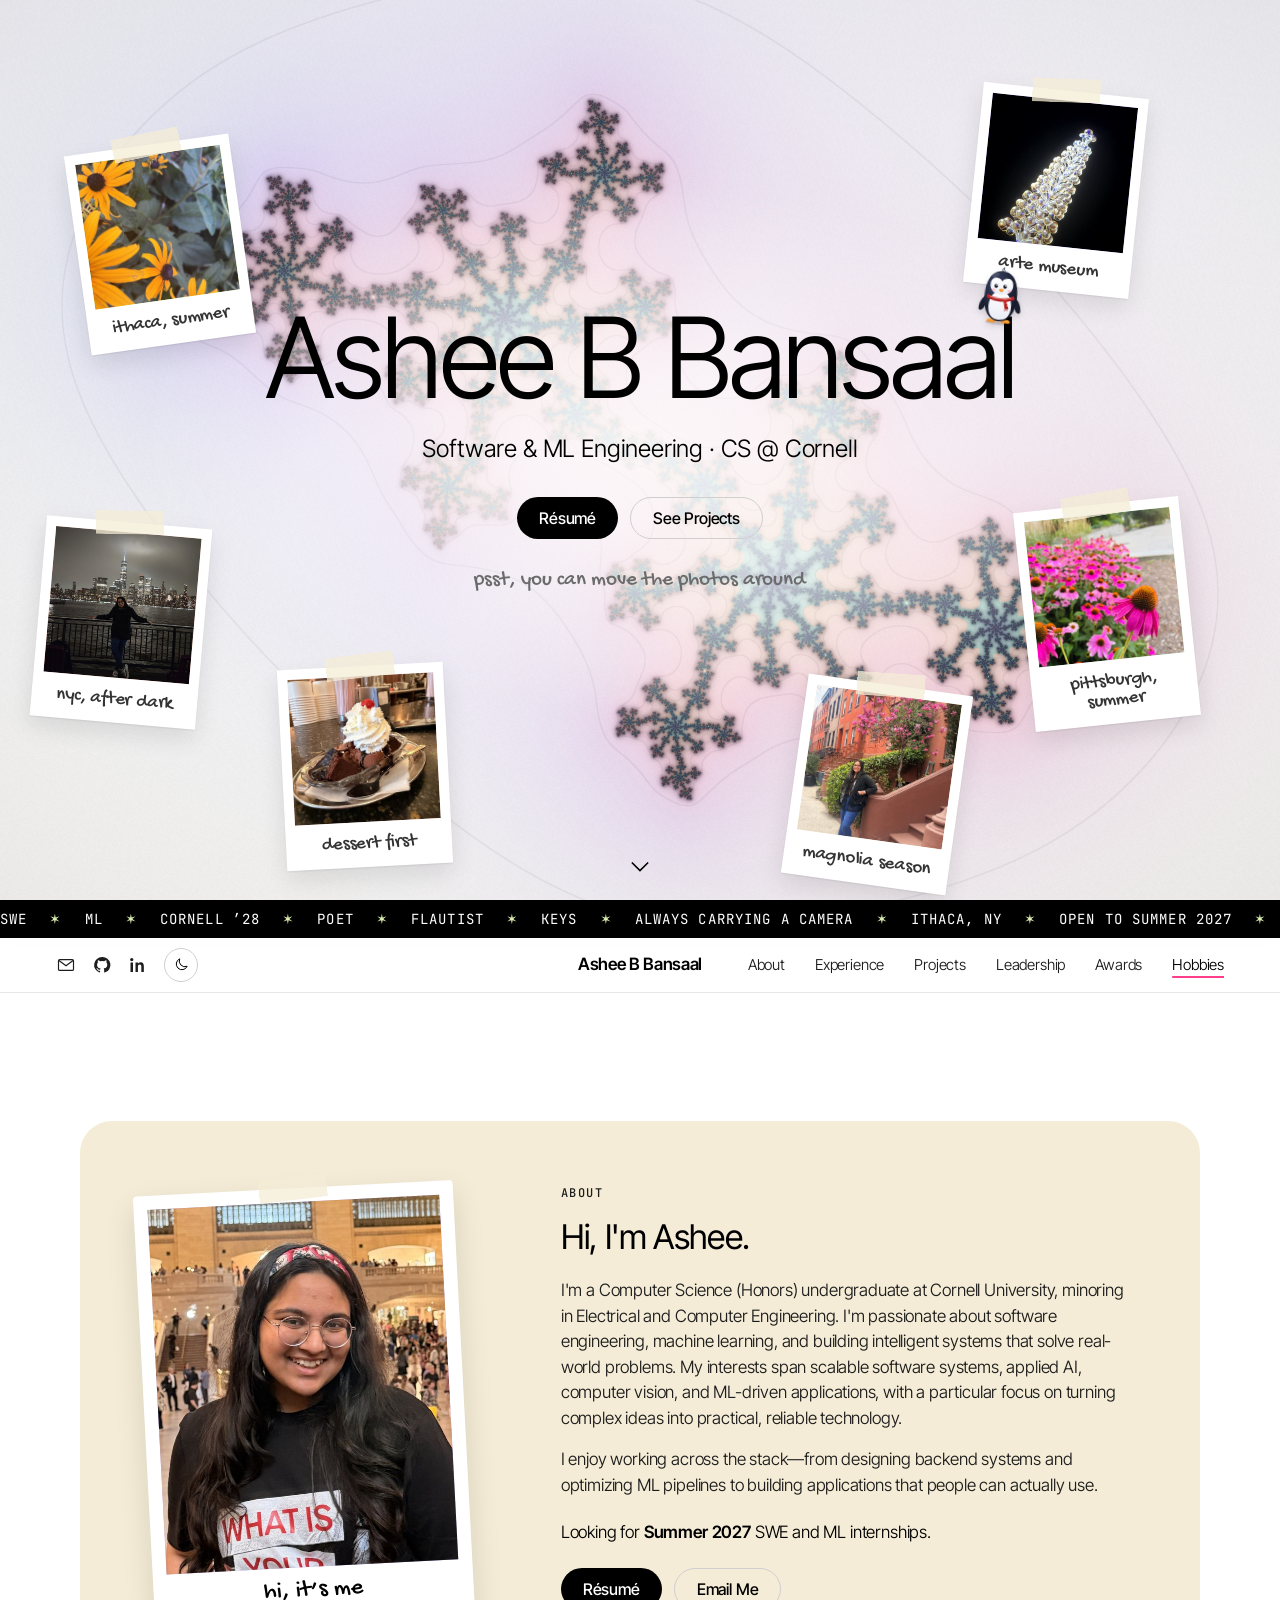
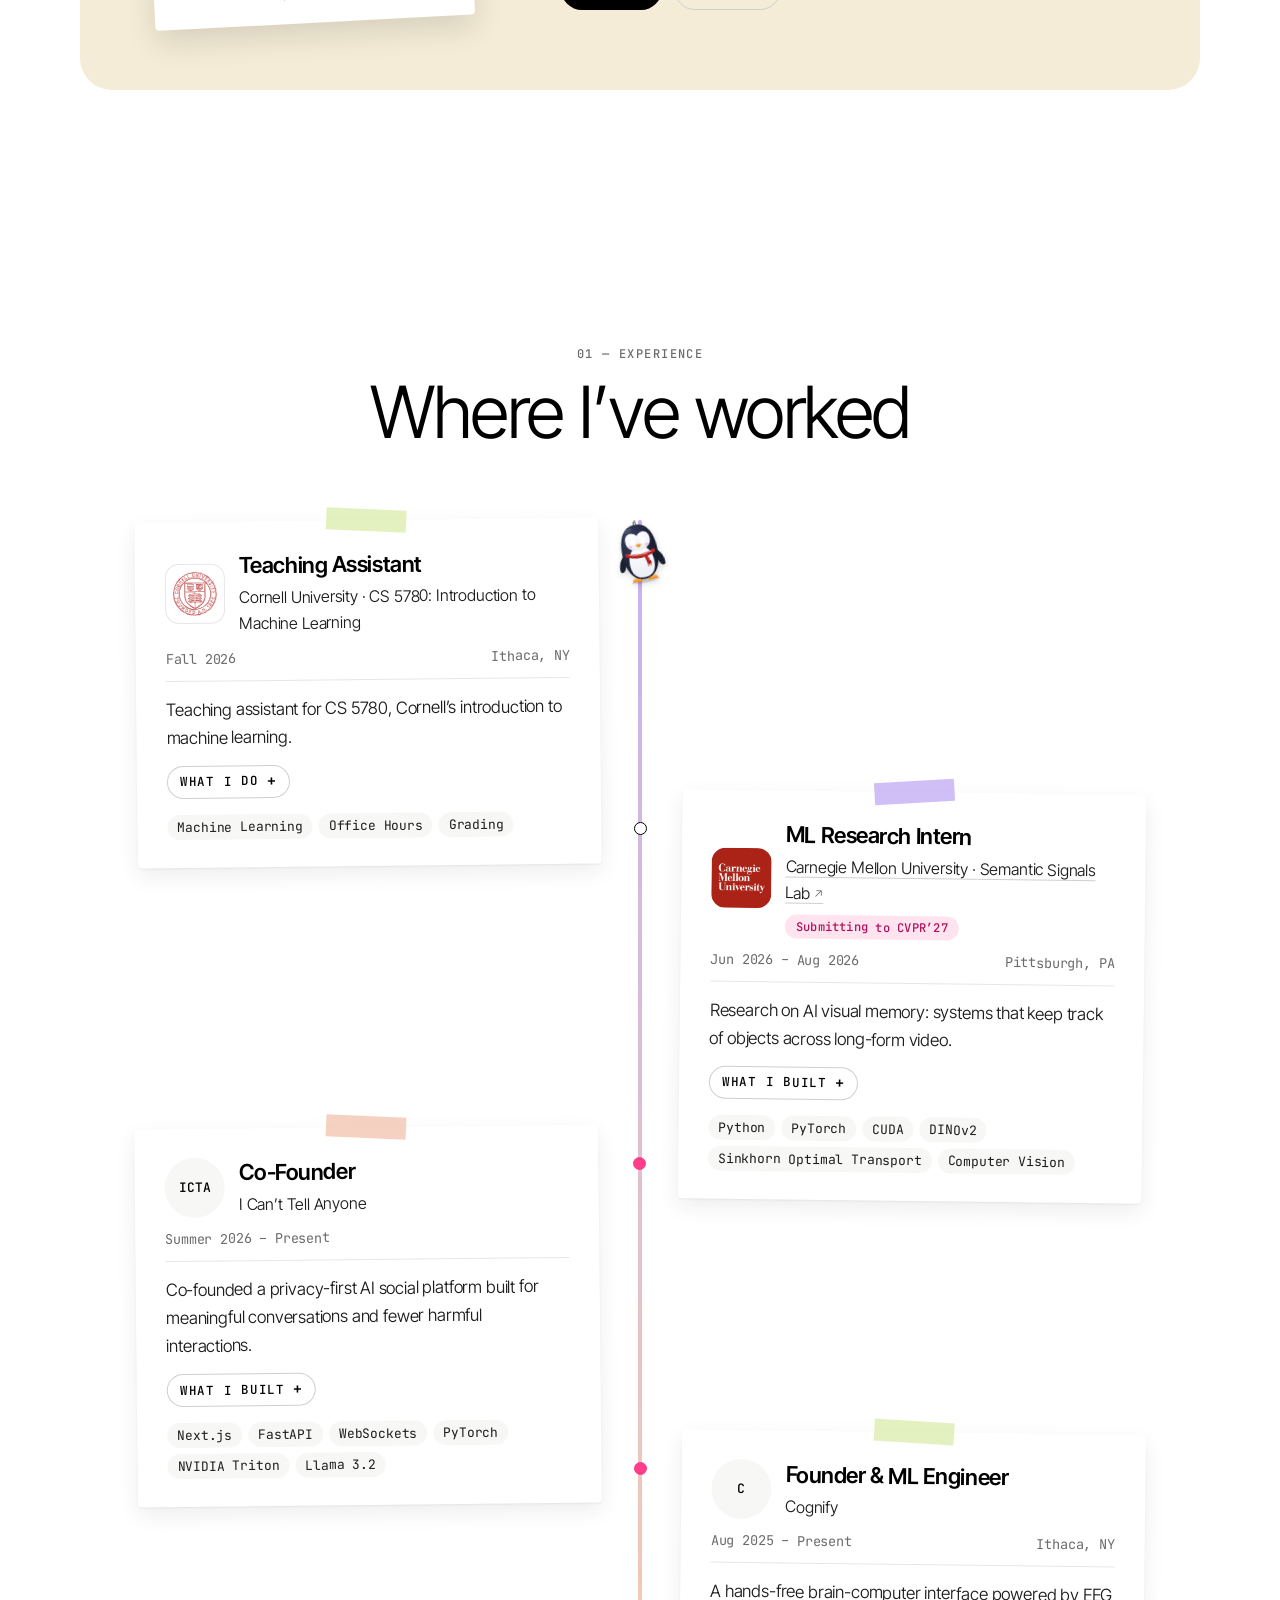
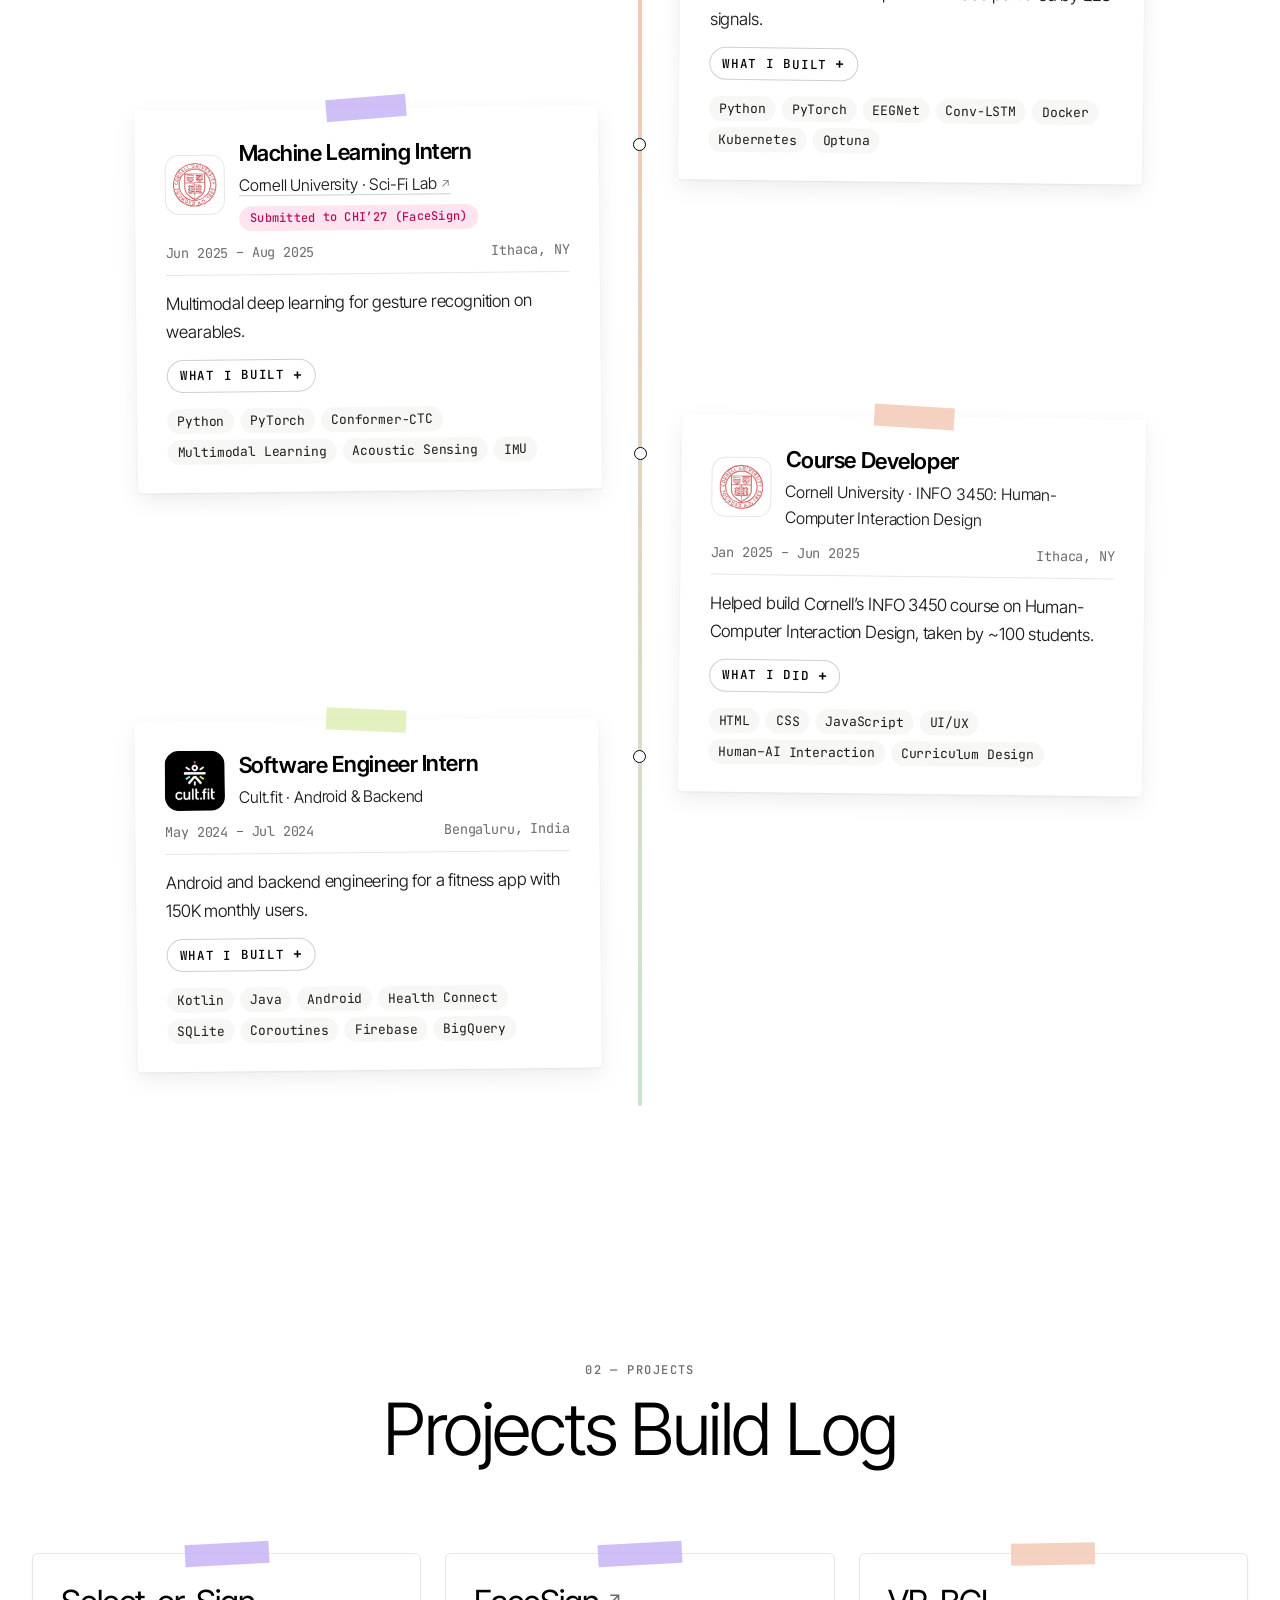
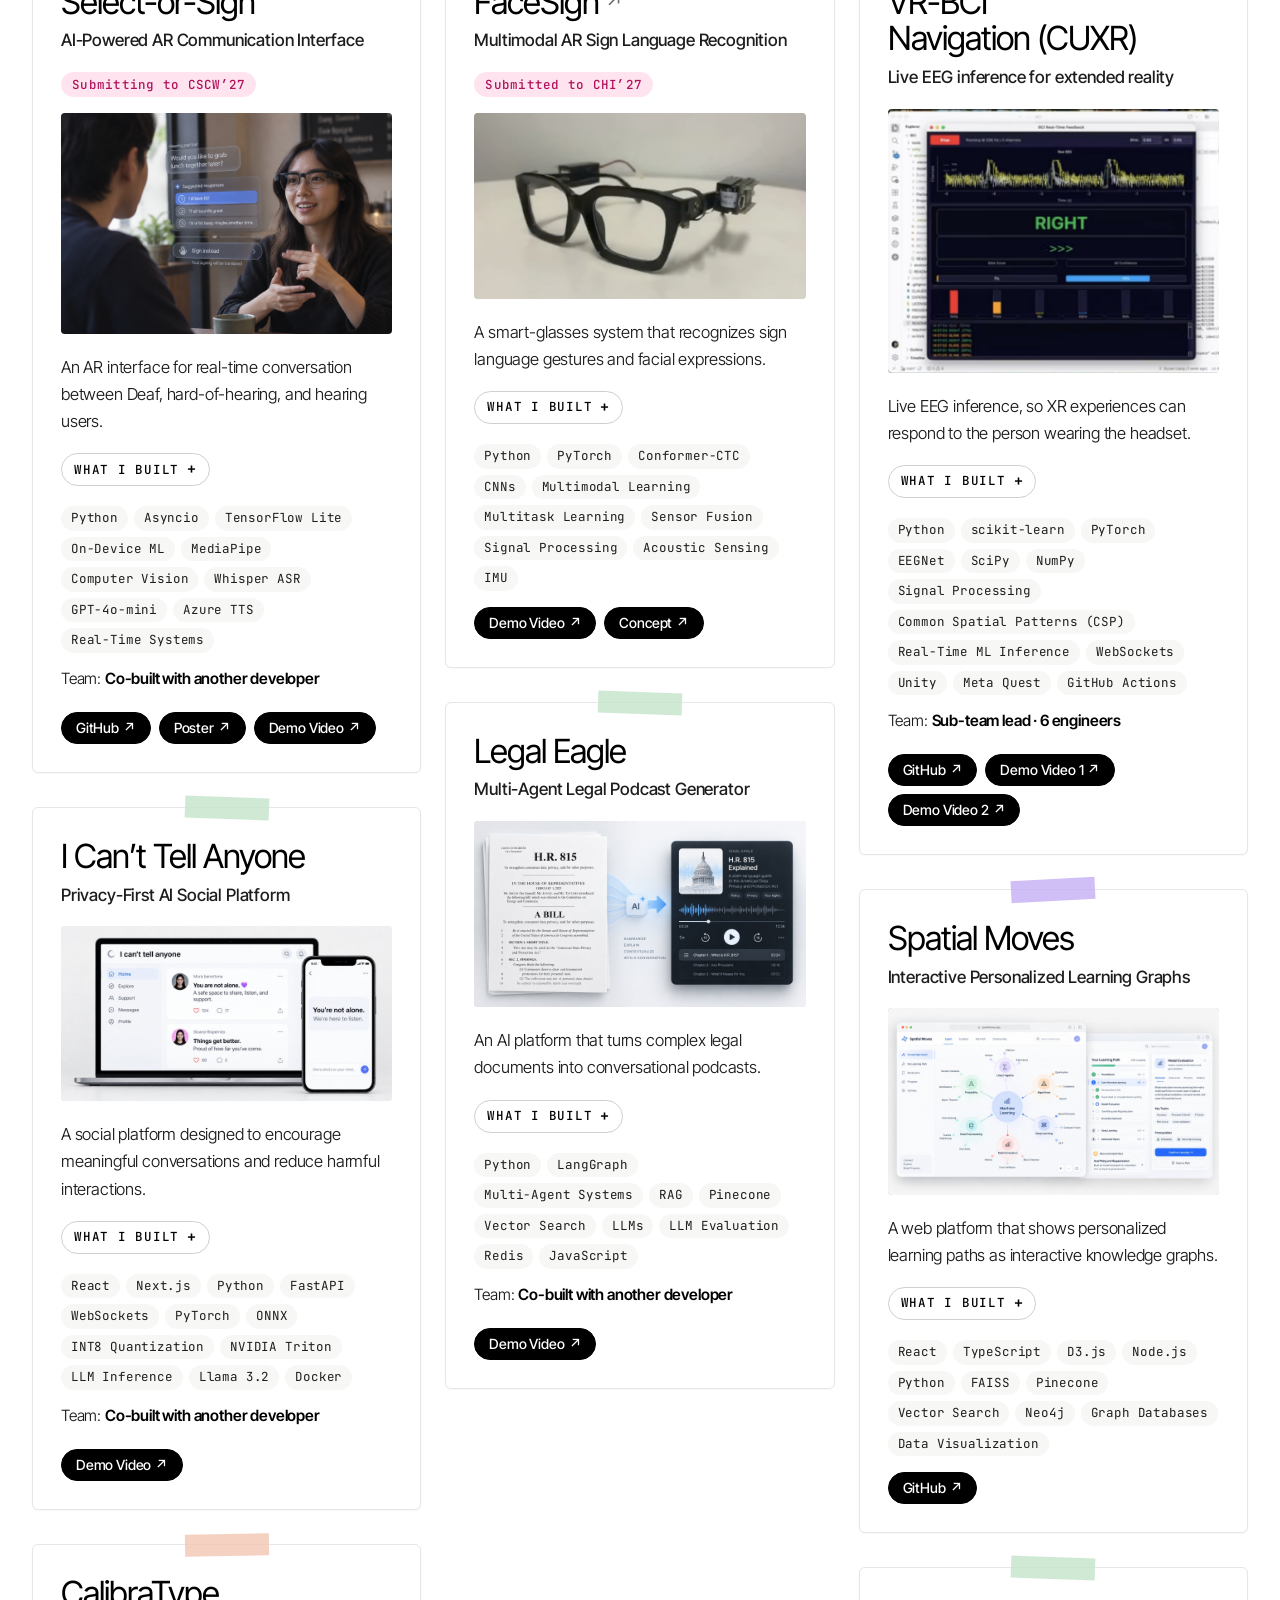
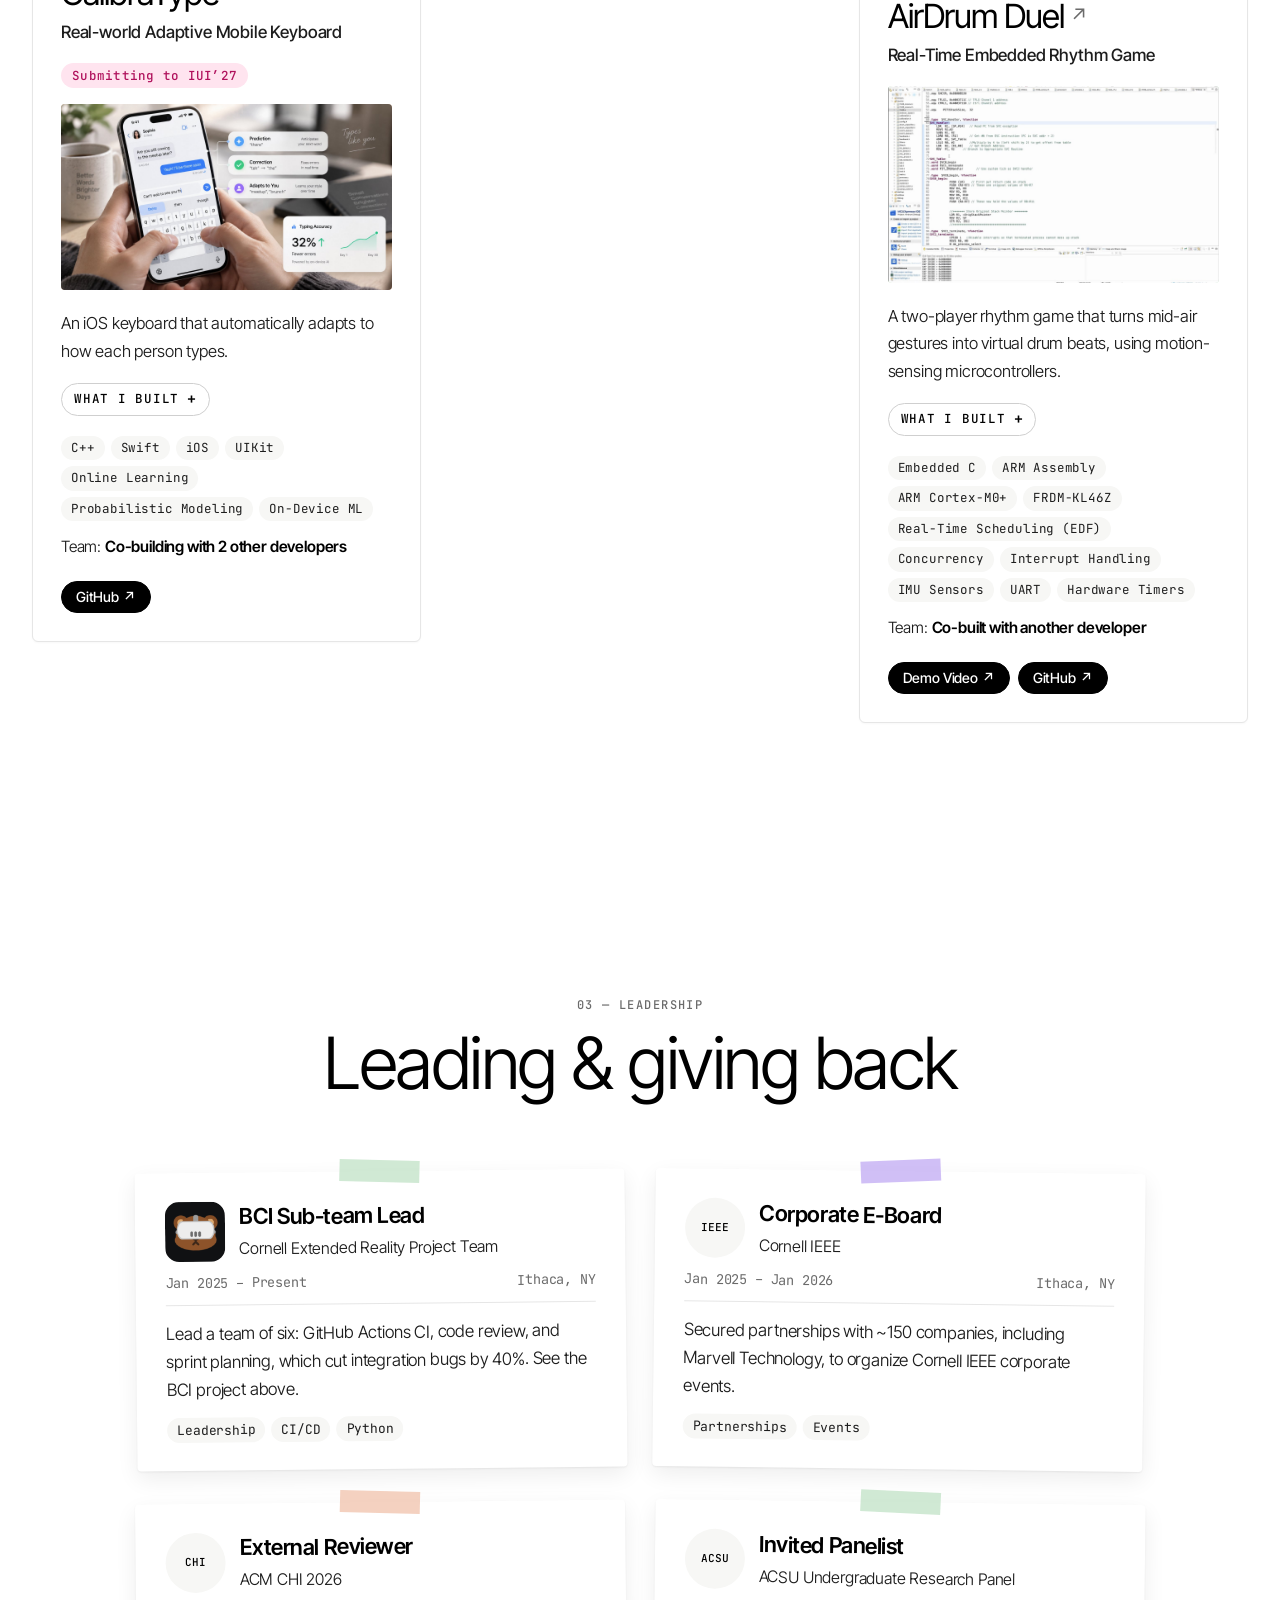
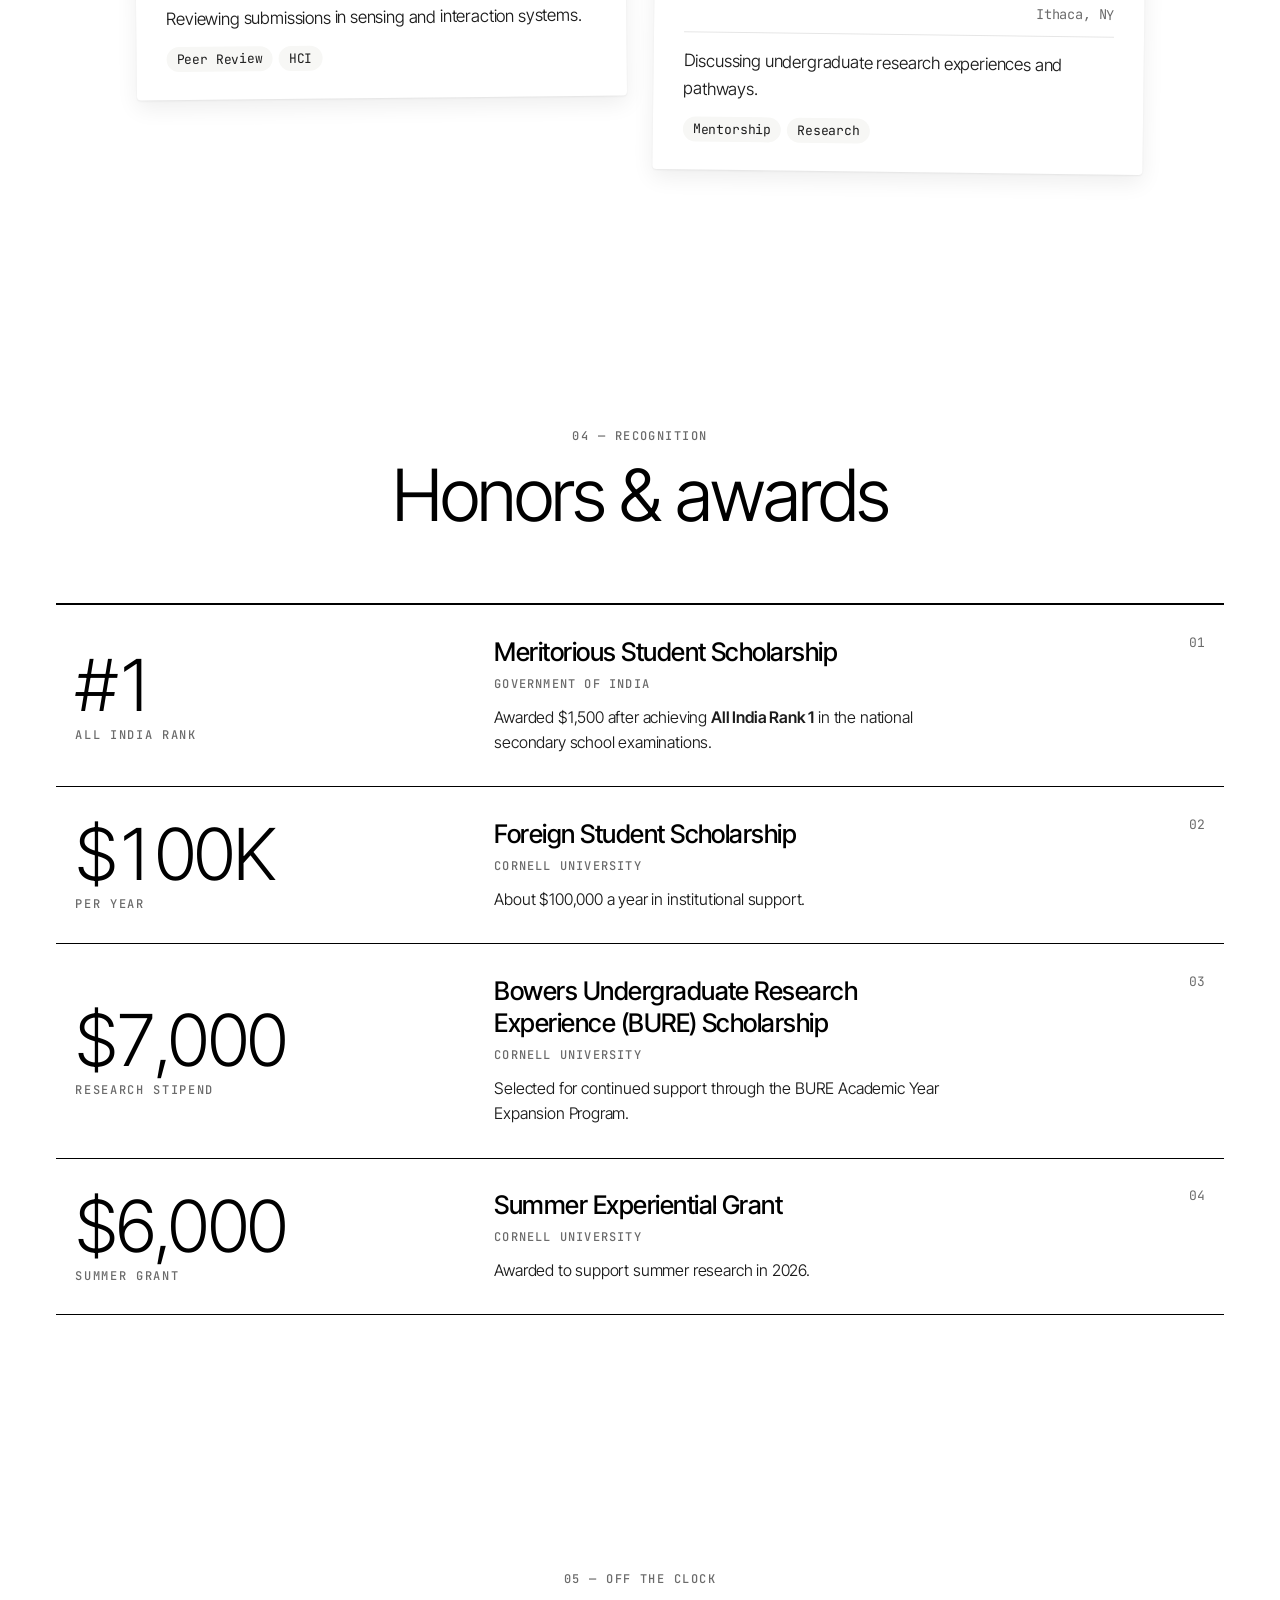
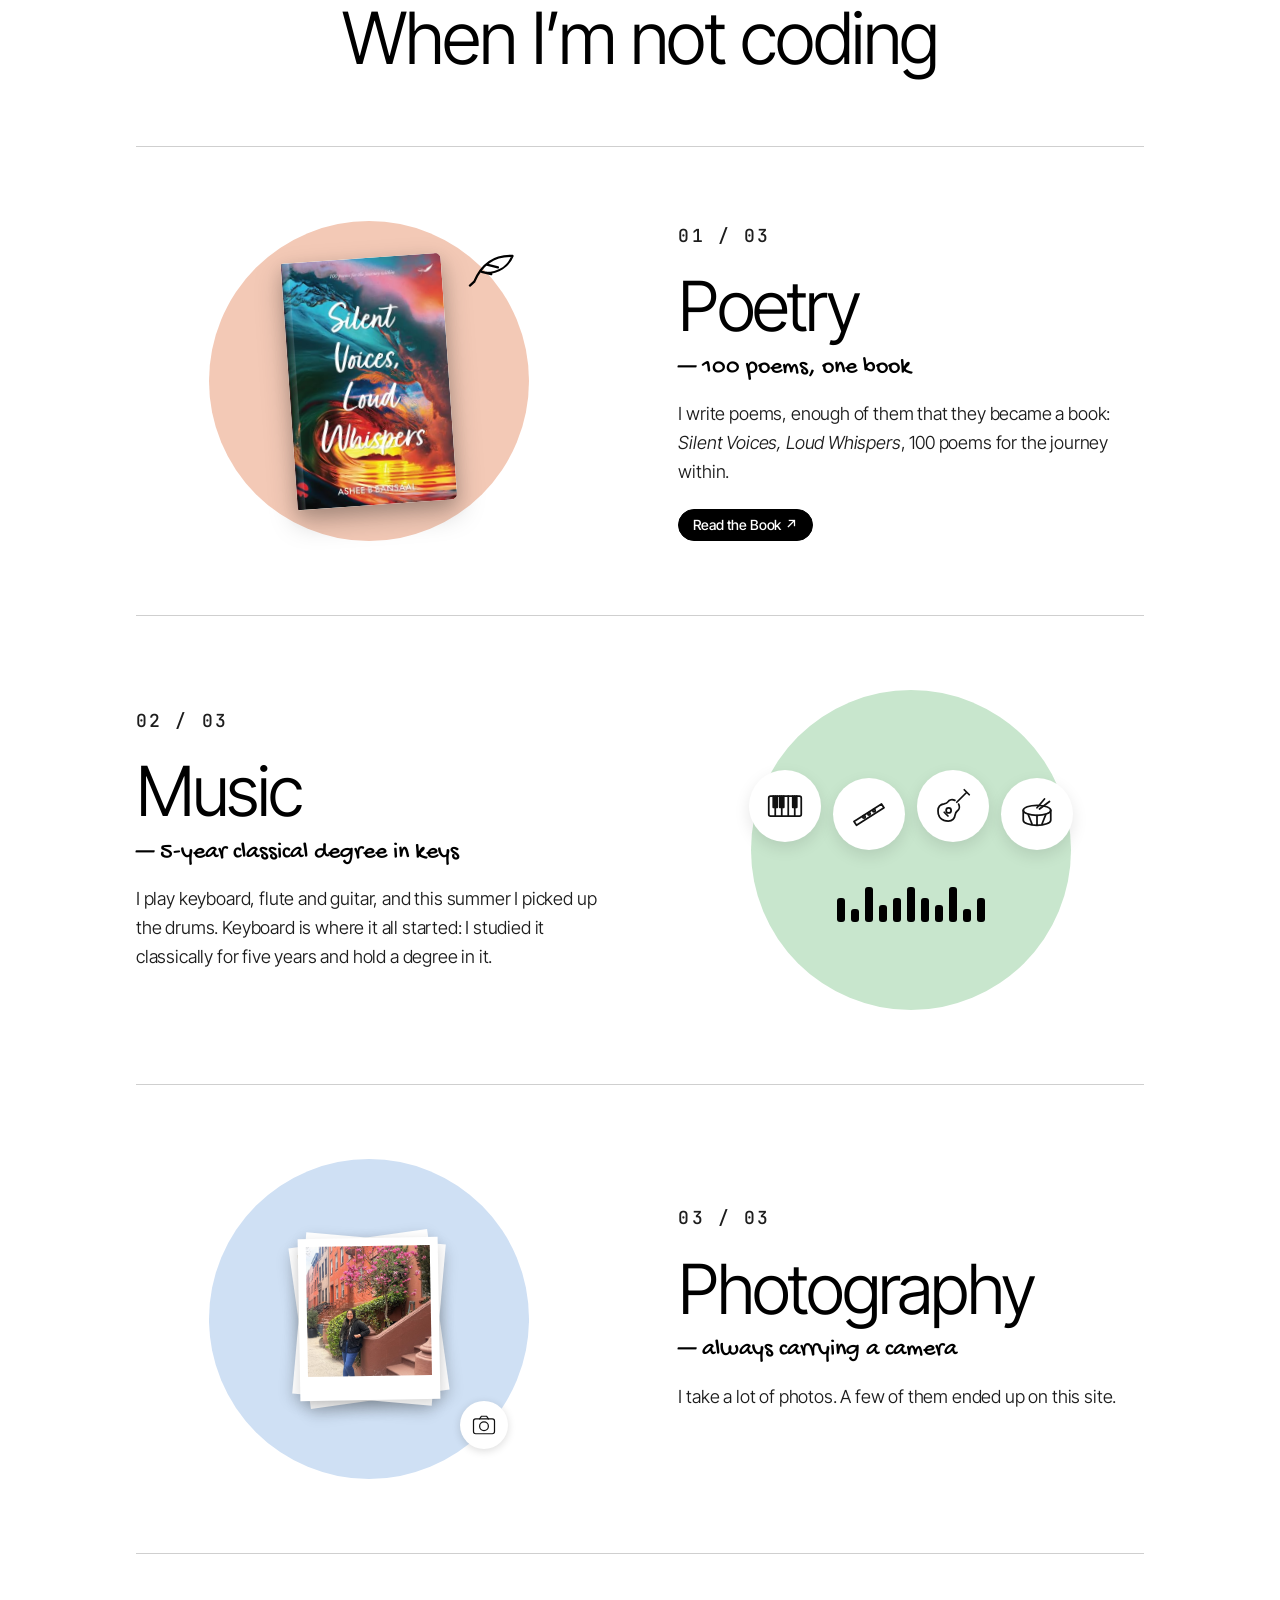
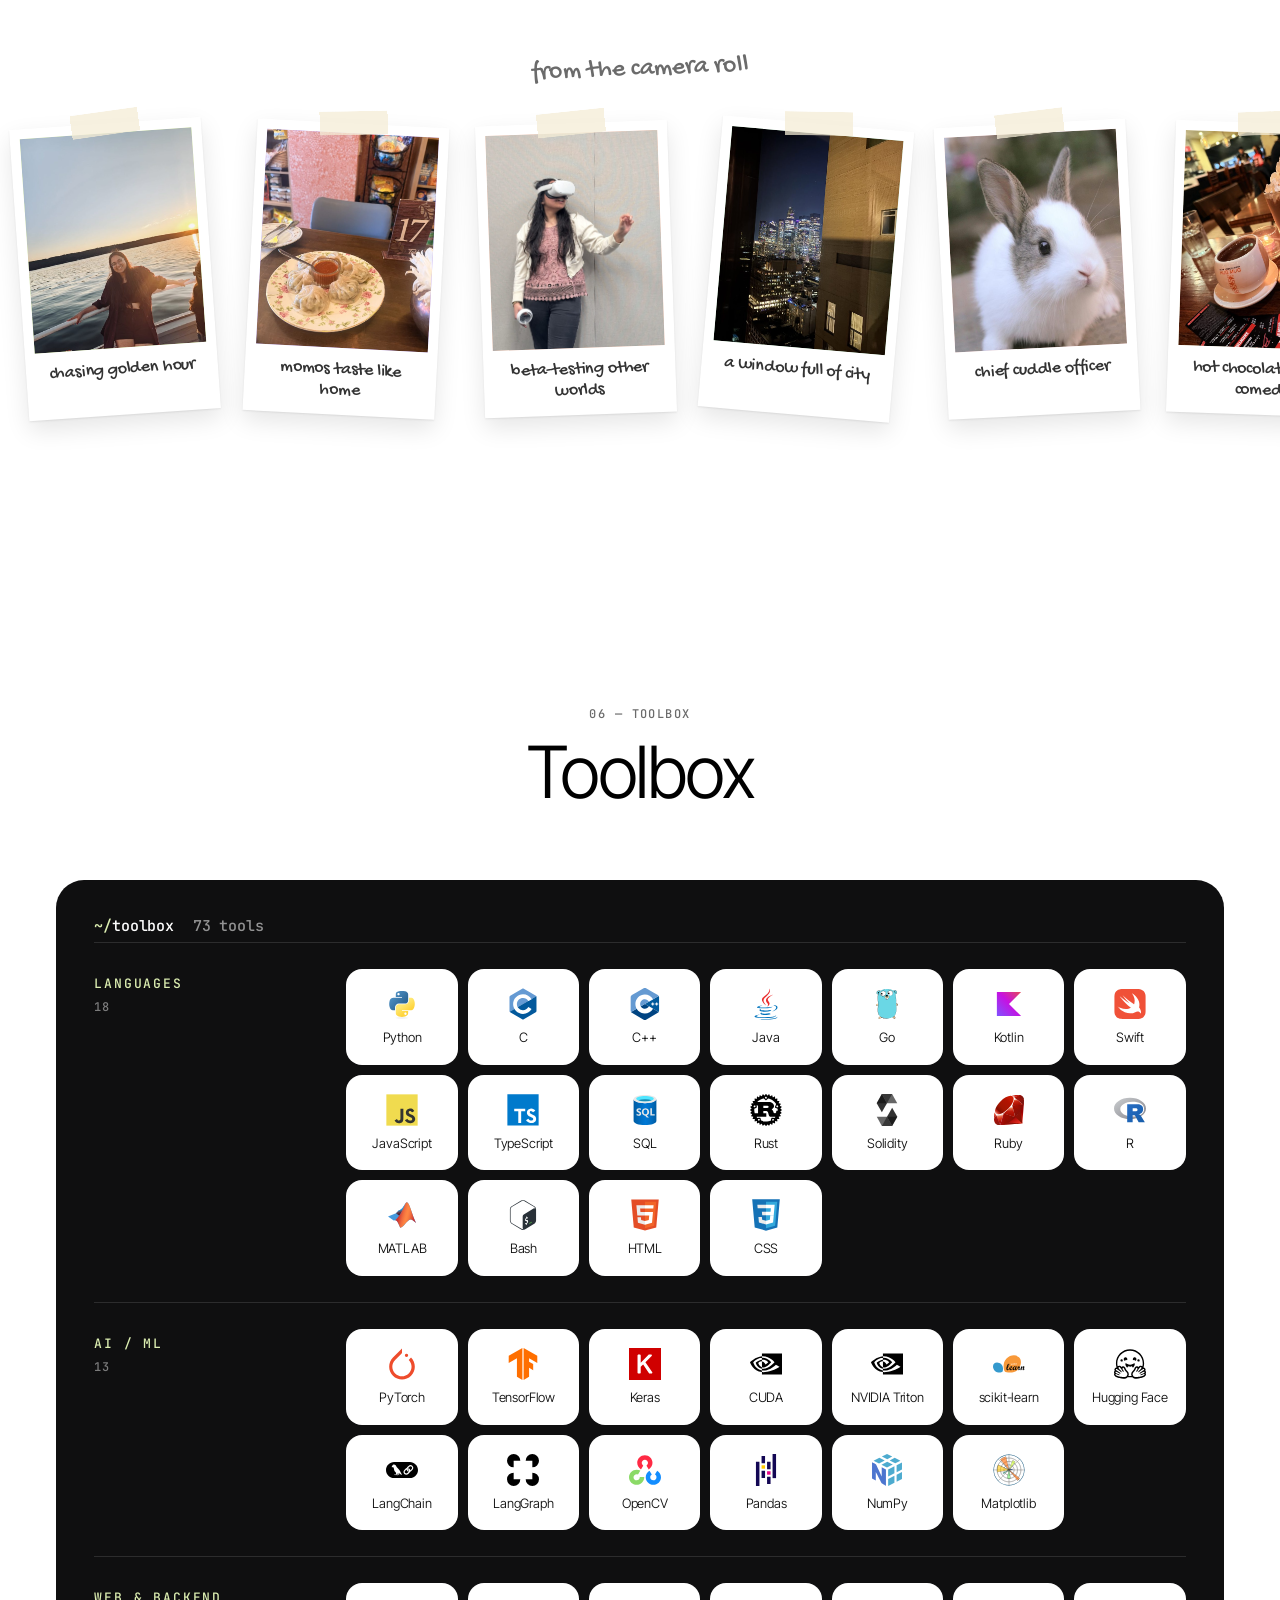
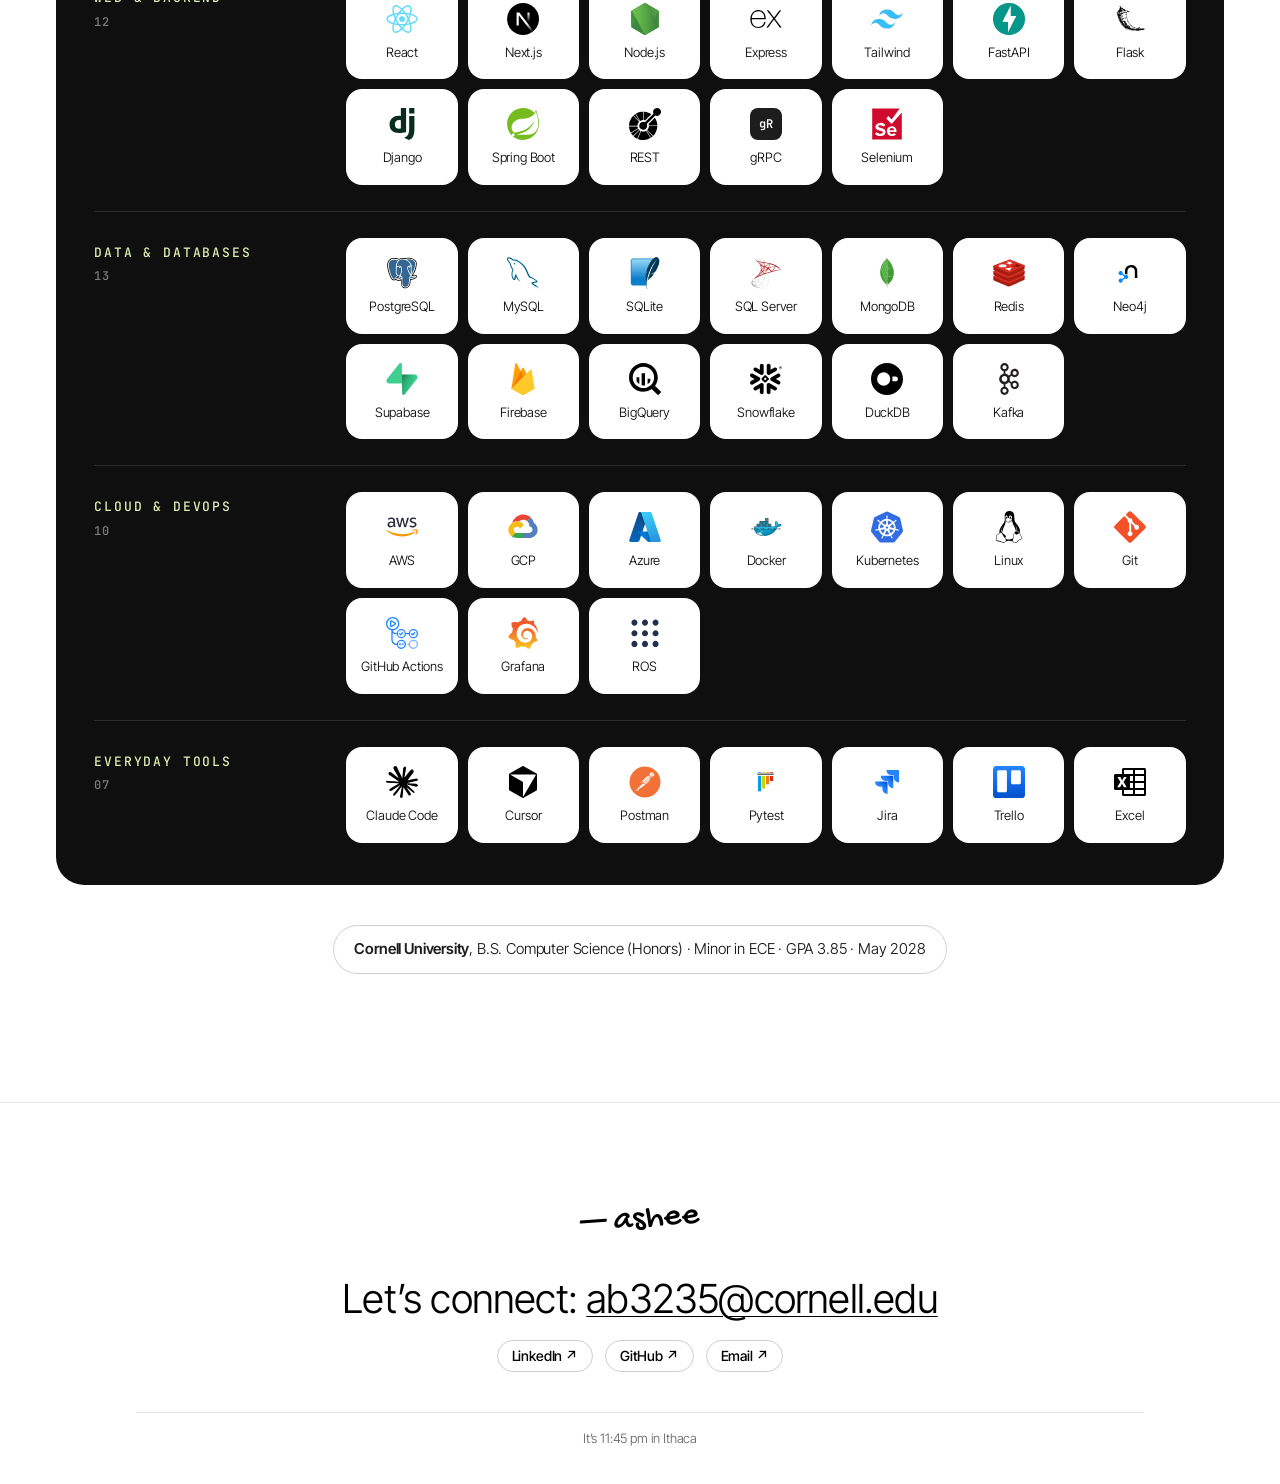
==== commit f93c07ed: "updated" ====
--- a/index.html
+++ b/index.html
@@ -14,7 +14,7 @@
   <link rel="icon" href="favicon.png?v=09f14c9f" sizes="32x32" type="image/png">
   <link rel="apple-touch-icon" href="apple-touch-icon.png?v=07797a90">
   <script>try{var t=localStorage.getItem("theme")}catch(e){}document.documentElement.dataset.theme=t||(matchMedia("(prefers-color-scheme: dark)").matches?"dark":"light")</script>
-  <link rel="stylesheet" href="style.css?v=908b493e">
+  <link rel="stylesheet" href="style.css?v=0efdabed">
 </head>
 <body class="scrapbook">
   <a class="skip" href="#about">Skip to content</a>
@@ -476,6 +476,138 @@
           </article>
         </div>
       </div>
+      <div class="roll" role="region" aria-label="Camera roll" tabindex="0">
+        <p class="roll-head hand">from the camera roll</p>
+        <div class="roll-track"><div class="roll-set"><figure class="polaroid roll-item" style="--r:-4deg">
+        <span class="tape" aria-hidden="true"></span>
+        <div class="photo tint-lime"><img src="photos/golden-hour.jpg?v=133da771" alt="chasing golden hour" width="400" height="400" style="object-position:50% 40%" loading="lazy" onerror="this.remove()"><span class="ph" aria-hidden="true">your photo</span></div>
+        <figcaption>chasing golden hour</figcaption>
+      </figure><figure class="polaroid roll-item" style="--r:3deg">
+        <span class="tape" aria-hidden="true"></span>
+        <div class="photo tint-lilac"><img src="photos/momos.jpg?v=ec8ca498" alt="momos taste like home" width="400" height="400" style="object-position:50% 70%" loading="lazy" onerror="this.remove()"><span class="ph" aria-hidden="true">your photo</span></div>
+        <figcaption>momos taste like home</figcaption>
+      </figure><figure class="polaroid roll-item" style="--r:-2deg">
+        <span class="tape" aria-hidden="true"></span>
+        <div class="photo tint-coral"><img src="photos/xr.jpg?v=07bb9800" alt="beta-testing other worlds" width="400" height="400" style="object-position:50% 30%" loading="lazy" onerror="this.remove()"><span class="ph" aria-hidden="true">your photo</span></div>
+        <figcaption>beta-testing other worlds</figcaption>
+      </figure><figure class="polaroid roll-item" style="--r:5deg">
+        <span class="tape" aria-hidden="true"></span>
+        <div class="photo tint-mint"><img src="photos/window-skyline.jpg?v=311c0195" alt="a window full of city" width="400" height="400" style="object-position:50% 50%" loading="lazy" onerror="this.remove()"><span class="ph" aria-hidden="true">your photo</span></div>
+        <figcaption>a window full of city</figcaption>
+      </figure><figure class="polaroid roll-item" style="--r:-3deg">
+        <span class="tape" aria-hidden="true"></span>
+        <div class="photo tint-pink"><img src="photos/bunny.jpg?v=7a9cf7a2" alt="chief cuddle officer" width="400" height="400" style="object-position:50% 45%" loading="lazy" onerror="this.remove()"><span class="ph" aria-hidden="true">your photo</span></div>
+        <figcaption>chief cuddle officer</figcaption>
+      </figure><figure class="polaroid roll-item" style="--r:2deg">
+        <span class="tape" aria-hidden="true"></span>
+        <div class="photo tint-cream"><img src="photos/hot-chocolate.jpg?v=2fc59529" alt="hot chocolate, then comedy" width="400" height="400" style="object-position:50% 45%" loading="lazy" onerror="this.remove()"><span class="ph" aria-hidden="true">your photo</span></div>
+        <figcaption>hot chocolate, then comedy</figcaption>
+      </figure><figure class="polaroid roll-item" style="--r:-4deg">
+        <span class="tape" aria-hidden="true"></span>
+        <div class="photo tint-lime"><img src="photos/yellow-flowers.jpg?v=94123c64" alt="stopping for the flowers" width="400" height="400" style="object-position:50% 30%" loading="lazy" onerror="this.remove()"><span class="ph" aria-hidden="true">your photo</span></div>
+        <figcaption>stopping for the flowers</figcaption>
+      </figure><figure class="polaroid roll-item" style="--r:3deg">
+        <span class="tape" aria-hidden="true"></span>
+        <div class="photo tint-lilac"><img src="photos/ludo.jpg?v=808645ed" alt="team blue, undefeated" width="400" height="400" style="object-position:50% 50%" loading="lazy" onerror="this.remove()"><span class="ph" aria-hidden="true">your photo</span></div>
+        <figcaption>team blue, undefeated</figcaption>
+      </figure><figure class="polaroid roll-item" style="--r:-2deg">
+        <span class="tape" aria-hidden="true"></span>
+        <div class="photo tint-coral"><img src="photos/pasta.jpg?v=c3da94d9" alt="pasta is a love language" width="400" height="400" style="object-position:50% 60%" loading="lazy" onerror="this.remove()"><span class="ph" aria-hidden="true">your photo</span></div>
+        <figcaption>pasta is a love language</figcaption>
+      </figure><figure class="polaroid roll-item" style="--r:5deg">
+        <span class="tape" aria-hidden="true"></span>
+        <div class="photo tint-mint"><img src="photos/sos.jpg?v=04b51a2e" alt="poster day, all smiles" width="400" height="400" style="object-position:50% 40%" loading="lazy" onerror="this.remove()"><span class="ph" aria-hidden="true">your photo</span></div>
+        <figcaption>poster day, all smiles</figcaption>
+      </figure><figure class="polaroid roll-item" style="--r:-3deg">
+        <span class="tape" aria-hidden="true"></span>
+        <div class="photo tint-pink"><img src="photos/lake-sunset.jpg?v=f76c4e84" alt="the sky did that" width="400" height="400" style="object-position:50% 45%" loading="lazy" onerror="this.remove()"><span class="ph" aria-hidden="true">your photo</span></div>
+        <figcaption>the sky did that</figcaption>
+      </figure><figure class="polaroid roll-item" style="--r:2deg">
+        <span class="tape" aria-hidden="true"></span>
+        <div class="photo tint-cream"><img src="photos/ice-cream.jpg?v=d4659851" alt="a scoop per deadline" width="400" height="400" style="object-position:50% 55%" loading="lazy" onerror="this.remove()"><span class="ph" aria-hidden="true">your photo</span></div>
+        <figcaption>a scoop per deadline</figcaption>
+      </figure><figure class="polaroid roll-item" style="--r:-4deg">
+        <span class="tape" aria-hidden="true"></span>
+        <div class="photo tint-lime"><img src="photos/walk-home.jpg?v=fbaa50a2" alt="sunset on the walk home" width="400" height="400" style="object-position:50% 40%" loading="lazy" onerror="this.remove()"><span class="ph" aria-hidden="true">your photo</span></div>
+        <figcaption>sunset on the walk home</figcaption>
+      </figure><figure class="polaroid roll-item" style="--r:3deg">
+        <span class="tape" aria-hidden="true"></span>
+        <div class="photo tint-lilac"><img src="photos/ramen.jpg?v=29f2af61" alt="slurp responsibly" width="400" height="400" style="object-position:50% 50%" loading="lazy" onerror="this.remove()"><span class="ph" aria-hidden="true">your photo</span></div>
+        <figcaption>slurp responsibly</figcaption>
+      </figure><figure class="polaroid roll-item" style="--r:-2deg">
+        <span class="tape" aria-hidden="true"></span>
+        <div class="photo tint-coral"><img src="photos/pink-drink.jpg?v=0c990422" alt="pink is a flavor" width="400" height="400" style="object-position:50% 55%" loading="lazy" onerror="this.remove()"><span class="ph" aria-hidden="true">your photo</span></div>
+        <figcaption>pink is a flavor</figcaption>
+      </figure><figure class="polaroid roll-item" style="--r:5deg">
+        <span class="tape" aria-hidden="true"></span>
+        <div class="photo tint-mint"><img src="photos/tikka.jpg?v=733e194e" alt="tikka by firelight" width="400" height="400" style="object-position:50% 50%" loading="lazy" onerror="this.remove()"><span class="ph" aria-hidden="true">your photo</span></div>
+        <figcaption>tikka by firelight</figcaption>
+      </figure></div><div class="roll-set" aria-hidden="true"><figure class="polaroid roll-item" style="--r:-4deg">
+        <span class="tape" aria-hidden="true"></span>
+        <div class="photo tint-lime"><img src="photos/golden-hour.jpg?v=133da771" alt="chasing golden hour" width="400" height="400" style="object-position:50% 40%" loading="lazy" onerror="this.remove()"><span class="ph" aria-hidden="true">your photo</span></div>
+        <figcaption>chasing golden hour</figcaption>
+      </figure><figure class="polaroid roll-item" style="--r:3deg">
+        <span class="tape" aria-hidden="true"></span>
+        <div class="photo tint-lilac"><img src="photos/momos.jpg?v=ec8ca498" alt="momos taste like home" width="400" height="400" style="object-position:50% 70%" loading="lazy" onerror="this.remove()"><span class="ph" aria-hidden="true">your photo</span></div>
+        <figcaption>momos taste like home</figcaption>
+      </figure><figure class="polaroid roll-item" style="--r:-2deg">
+        <span class="tape" aria-hidden="true"></span>
+        <div class="photo tint-coral"><img src="photos/xr.jpg?v=07bb9800" alt="beta-testing other worlds" width="400" height="400" style="object-position:50% 30%" loading="lazy" onerror="this.remove()"><span class="ph" aria-hidden="true">your photo</span></div>
+        <figcaption>beta-testing other worlds</figcaption>
+      </figure><figure class="polaroid roll-item" style="--r:5deg">
+        <span class="tape" aria-hidden="true"></span>
+        <div class="photo tint-mint"><img src="photos/window-skyline.jpg?v=311c0195" alt="a window full of city" width="400" height="400" style="object-position:50% 50%" loading="lazy" onerror="this.remove()"><span class="ph" aria-hidden="true">your photo</span></div>
+        <figcaption>a window full of city</figcaption>
+      </figure><figure class="polaroid roll-item" style="--r:-3deg">
+        <span class="tape" aria-hidden="true"></span>
+        <div class="photo tint-pink"><img src="photos/bunny.jpg?v=7a9cf7a2" alt="chief cuddle officer" width="400" height="400" style="object-position:50% 45%" loading="lazy" onerror="this.remove()"><span class="ph" aria-hidden="true">your photo</span></div>
+        <figcaption>chief cuddle officer</figcaption>
+      </figure><figure class="polaroid roll-item" style="--r:2deg">
+        <span class="tape" aria-hidden="true"></span>
+        <div class="photo tint-cream"><img src="photos/hot-chocolate.jpg?v=2fc59529" alt="hot chocolate, then comedy" width="400" height="400" style="object-position:50% 45%" loading="lazy" onerror="this.remove()"><span class="ph" aria-hidden="true">your photo</span></div>
+        <figcaption>hot chocolate, then comedy</figcaption>
+      </figure><figure class="polaroid roll-item" style="--r:-4deg">
+        <span class="tape" aria-hidden="true"></span>
+        <div class="photo tint-lime"><img src="photos/yellow-flowers.jpg?v=94123c64" alt="stopping for the flowers" width="400" height="400" style="object-position:50% 30%" loading="lazy" onerror="this.remove()"><span class="ph" aria-hidden="true">your photo</span></div>
+        <figcaption>stopping for the flowers</figcaption>
+      </figure><figure class="polaroid roll-item" style="--r:3deg">
+        <span class="tape" aria-hidden="true"></span>
+        <div class="photo tint-lilac"><img src="photos/ludo.jpg?v=808645ed" alt="team blue, undefeated" width="400" height="400" style="object-position:50% 50%" loading="lazy" onerror="this.remove()"><span class="ph" aria-hidden="true">your photo</span></div>
+        <figcaption>team blue, undefeated</figcaption>
+      </figure><figure class="polaroid roll-item" style="--r:-2deg">
+        <span class="tape" aria-hidden="true"></span>
+        <div class="photo tint-coral"><img src="photos/pasta.jpg?v=c3da94d9" alt="pasta is a love language" width="400" height="400" style="object-position:50% 60%" loading="lazy" onerror="this.remove()"><span class="ph" aria-hidden="true">your photo</span></div>
+        <figcaption>pasta is a love language</figcaption>
+      </figure><figure class="polaroid roll-item" style="--r:5deg">
+        <span class="tape" aria-hidden="true"></span>
+        <div class="photo tint-mint"><img src="photos/sos.jpg?v=04b51a2e" alt="poster day, all smiles" width="400" height="400" style="object-position:50% 40%" loading="lazy" onerror="this.remove()"><span class="ph" aria-hidden="true">your photo</span></div>
+        <figcaption>poster day, all smiles</figcaption>
+      </figure><figure class="polaroid roll-item" style="--r:-3deg">
+        <span class="tape" aria-hidden="true"></span>
+        <div class="photo tint-pink"><img src="photos/lake-sunset.jpg?v=f76c4e84" alt="the sky did that" width="400" height="400" style="object-position:50% 45%" loading="lazy" onerror="this.remove()"><span class="ph" aria-hidden="true">your photo</span></div>
+        <figcaption>the sky did that</figcaption>
+      </figure><figure class="polaroid roll-item" style="--r:2deg">
+        <span class="tape" aria-hidden="true"></span>
+        <div class="photo tint-cream"><img src="photos/ice-cream.jpg?v=d4659851" alt="a scoop per deadline" width="400" height="400" style="object-position:50% 55%" loading="lazy" onerror="this.remove()"><span class="ph" aria-hidden="true">your photo</span></div>
+        <figcaption>a scoop per deadline</figcaption>
+      </figure><figure class="polaroid roll-item" style="--r:-4deg">
+        <span class="tape" aria-hidden="true"></span>
+        <div class="photo tint-lime"><img src="photos/walk-home.jpg?v=fbaa50a2" alt="sunset on the walk home" width="400" height="400" style="object-position:50% 40%" loading="lazy" onerror="this.remove()"><span class="ph" aria-hidden="true">your photo</span></div>
+        <figcaption>sunset on the walk home</figcaption>
+      </figure><figure class="polaroid roll-item" style="--r:3deg">
+        <span class="tape" aria-hidden="true"></span>
+        <div class="photo tint-lilac"><img src="photos/ramen.jpg?v=29f2af61" alt="slurp responsibly" width="400" height="400" style="object-position:50% 50%" loading="lazy" onerror="this.remove()"><span class="ph" aria-hidden="true">your photo</span></div>
+        <figcaption>slurp responsibly</figcaption>
+      </figure><figure class="polaroid roll-item" style="--r:-2deg">
+        <span class="tape" aria-hidden="true"></span>
+        <div class="photo tint-coral"><img src="photos/pink-drink.jpg?v=0c990422" alt="pink is a flavor" width="400" height="400" style="object-position:50% 55%" loading="lazy" onerror="this.remove()"><span class="ph" aria-hidden="true">your photo</span></div>
+        <figcaption>pink is a flavor</figcaption>
+      </figure><figure class="polaroid roll-item" style="--r:5deg">
+        <span class="tape" aria-hidden="true"></span>
+        <div class="photo tint-mint"><img src="photos/tikka.jpg?v=733e194e" alt="tikka by firelight" width="400" height="400" style="object-position:50% 50%" loading="lazy" onerror="this.remove()"><span class="ph" aria-hidden="true">your photo</span></div>
+        <figcaption>tikka by firelight</figcaption>
+      </figure></div></div>
+      </div>
     </section>
 
     <section id="skills" class="sec skills-sec">
--- a/style.css
+++ b/style.css
@@ -342,6 +342,23 @@
 .hob-row:hover .blob { transform: scale(1.08); }
 .hob-art .hob-icon svg { width: 40px; height: 40px; margin: 0; transition: transform .4s cubic-bezier(.2,.8,.2,1.4); }
 
+/* camera roll: an endless strip of polaroids under the hobbies; hover pauses it */
+.roll { margin-top: clamp(56px, 8vw, 96px); overflow: hidden; outline: none; }
+.roll-head { margin: 0 0 8px; text-align: center; font-size: 26px; color: var(--muted); transform: rotate(-2deg); }
+.roll-track { display: flex; width: max-content; animation: roll 110s linear infinite; }
+.roll:hover .roll-track, .roll:focus-within .roll-track, .roll:focus .roll-track { animation-play-state: paused; }
+.roll-set { display: flex; gap: clamp(22px, 3vw, 40px); padding: 26px clamp(11px, 1.5vw, 20px) 34px; }
+.roll-item { width: clamp(160px, 15vw, 210px); flex: none; rotate: var(--r); transition: rotate .35s cubic-bezier(.2,.8,.2,1.3), scale .35s cubic-bezier(.2,.8,.2,1.3), box-shadow .35s; }
+.roll-item:hover { rotate: 0deg; scale: 1.08; z-index: 1; box-shadow: 0 2px 4px rgba(0,0,0,.08), 0 22px 40px rgba(0,0,0,.18); }
+.roll-item .photo { aspect-ratio: 4 / 5; }
+.roll-item figcaption { font-size: 18px; line-height: 1.15; padding: 12px 6px 14px; color: #333; }
+@keyframes roll { to { transform: translateX(-50%); } }
+@media (prefers-reduced-motion: reduce) {
+  .roll { overflow-x: auto; }
+  .roll-track { animation: none; }
+  .roll-set[aria-hidden] { display: none; }
+}
+
 /* poetry: the book opens */
 .hob-poetry .hob-art > .hob-icon { position: absolute; right: 18%; top: 34px; rotate: 14deg; }
 .hob-poetry .hob-icon svg { width: 52px; height: 52px; }
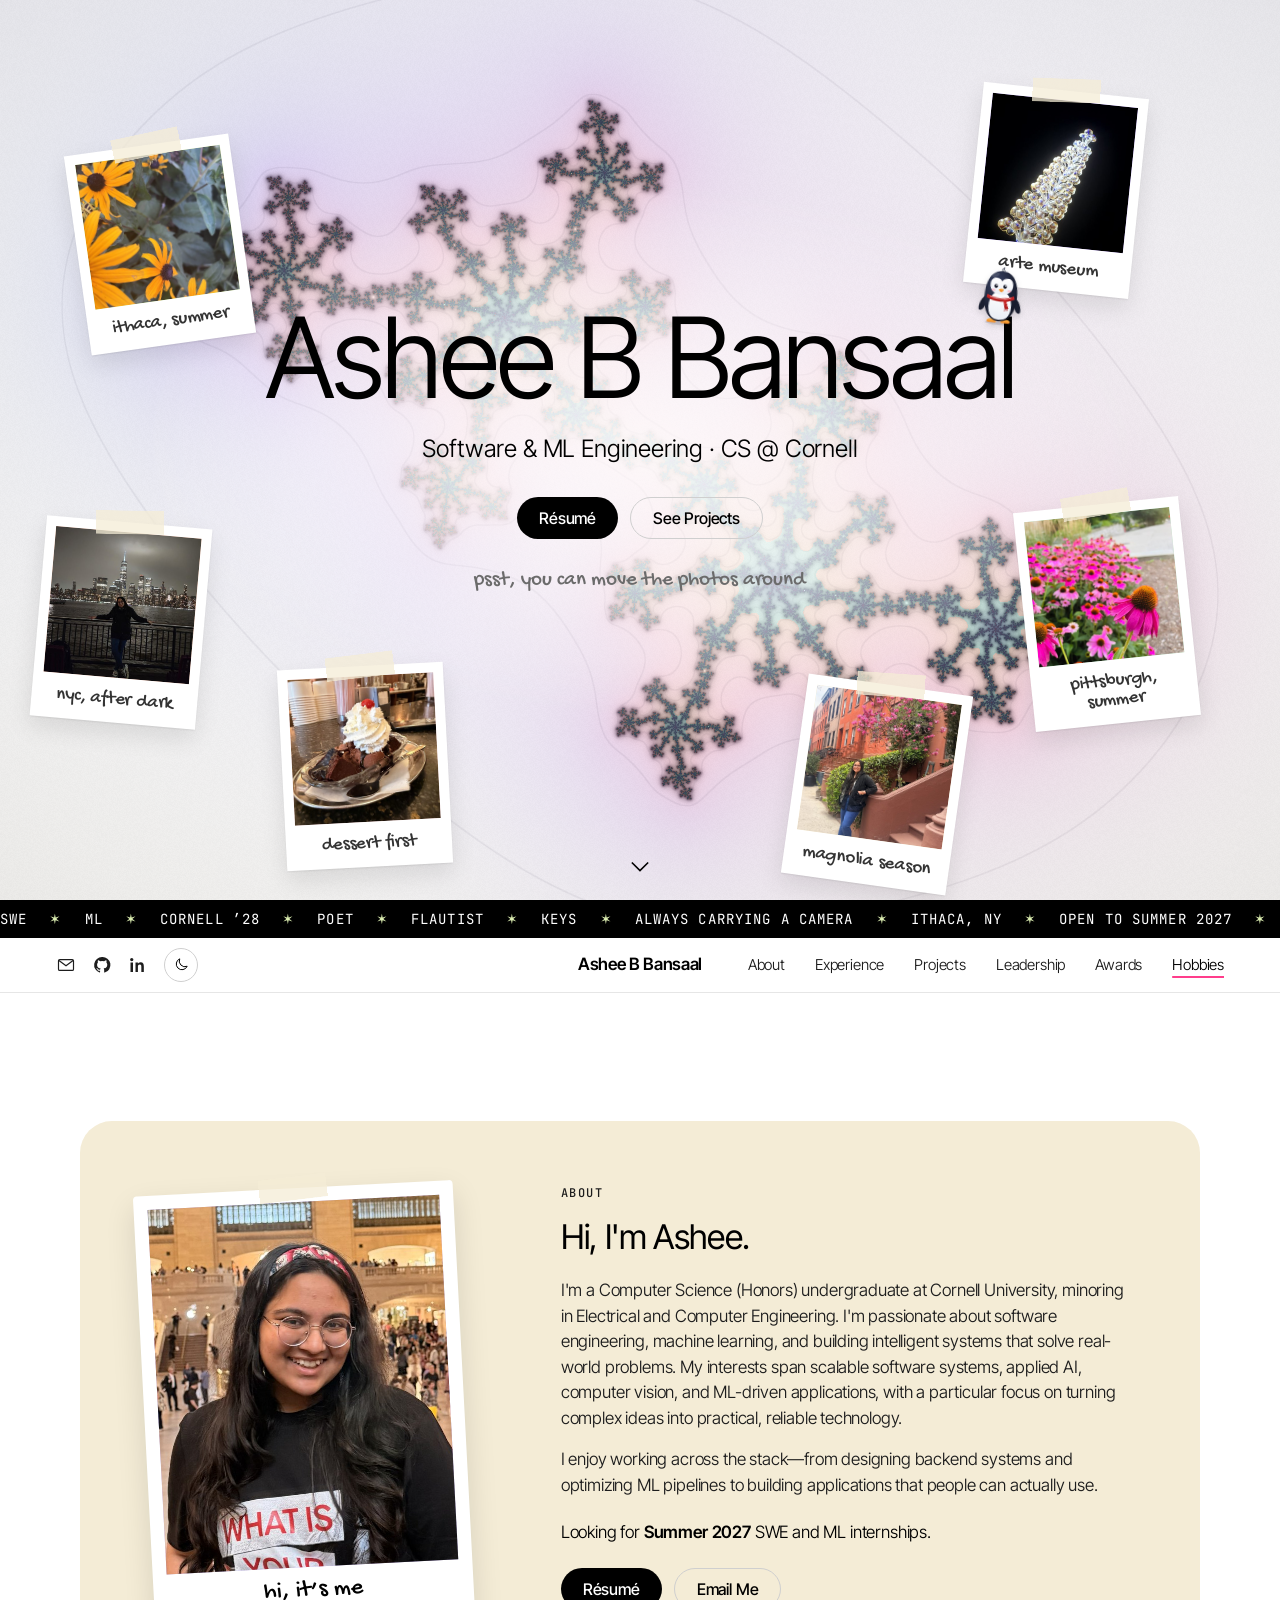
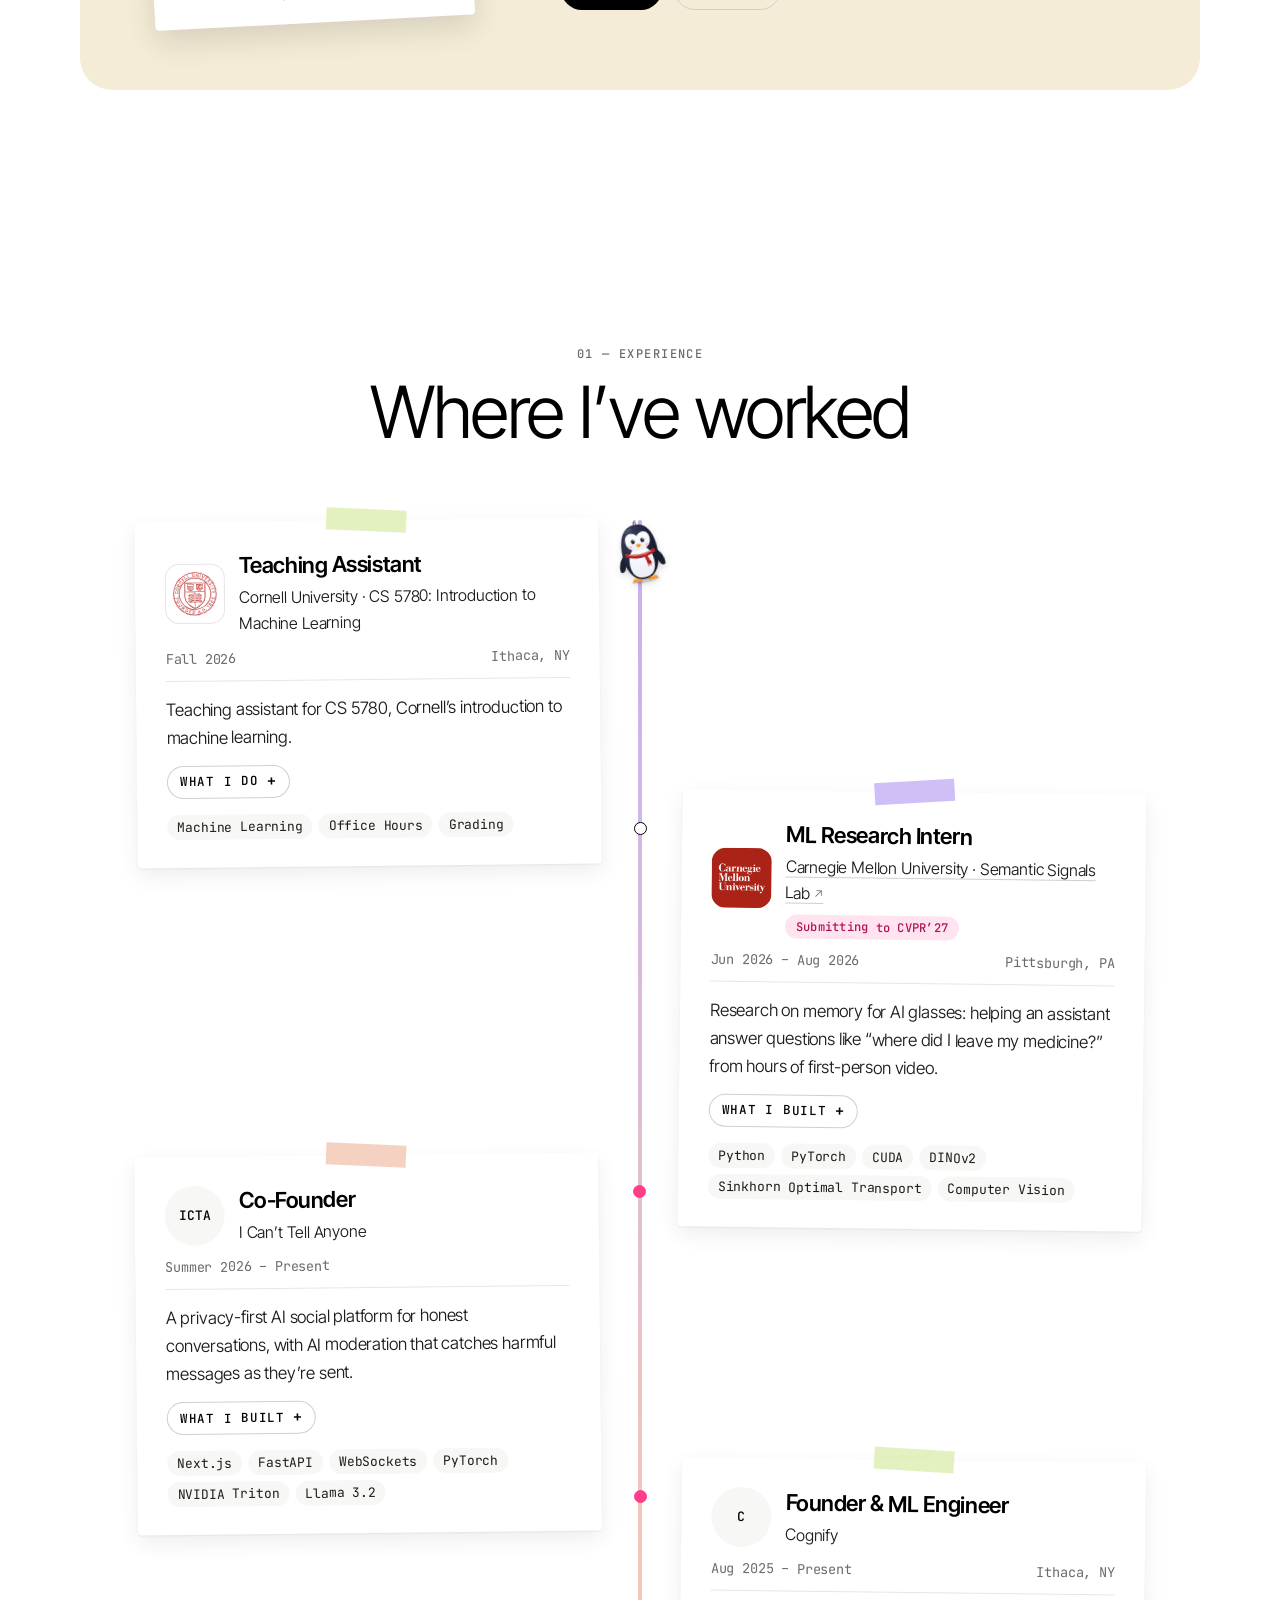
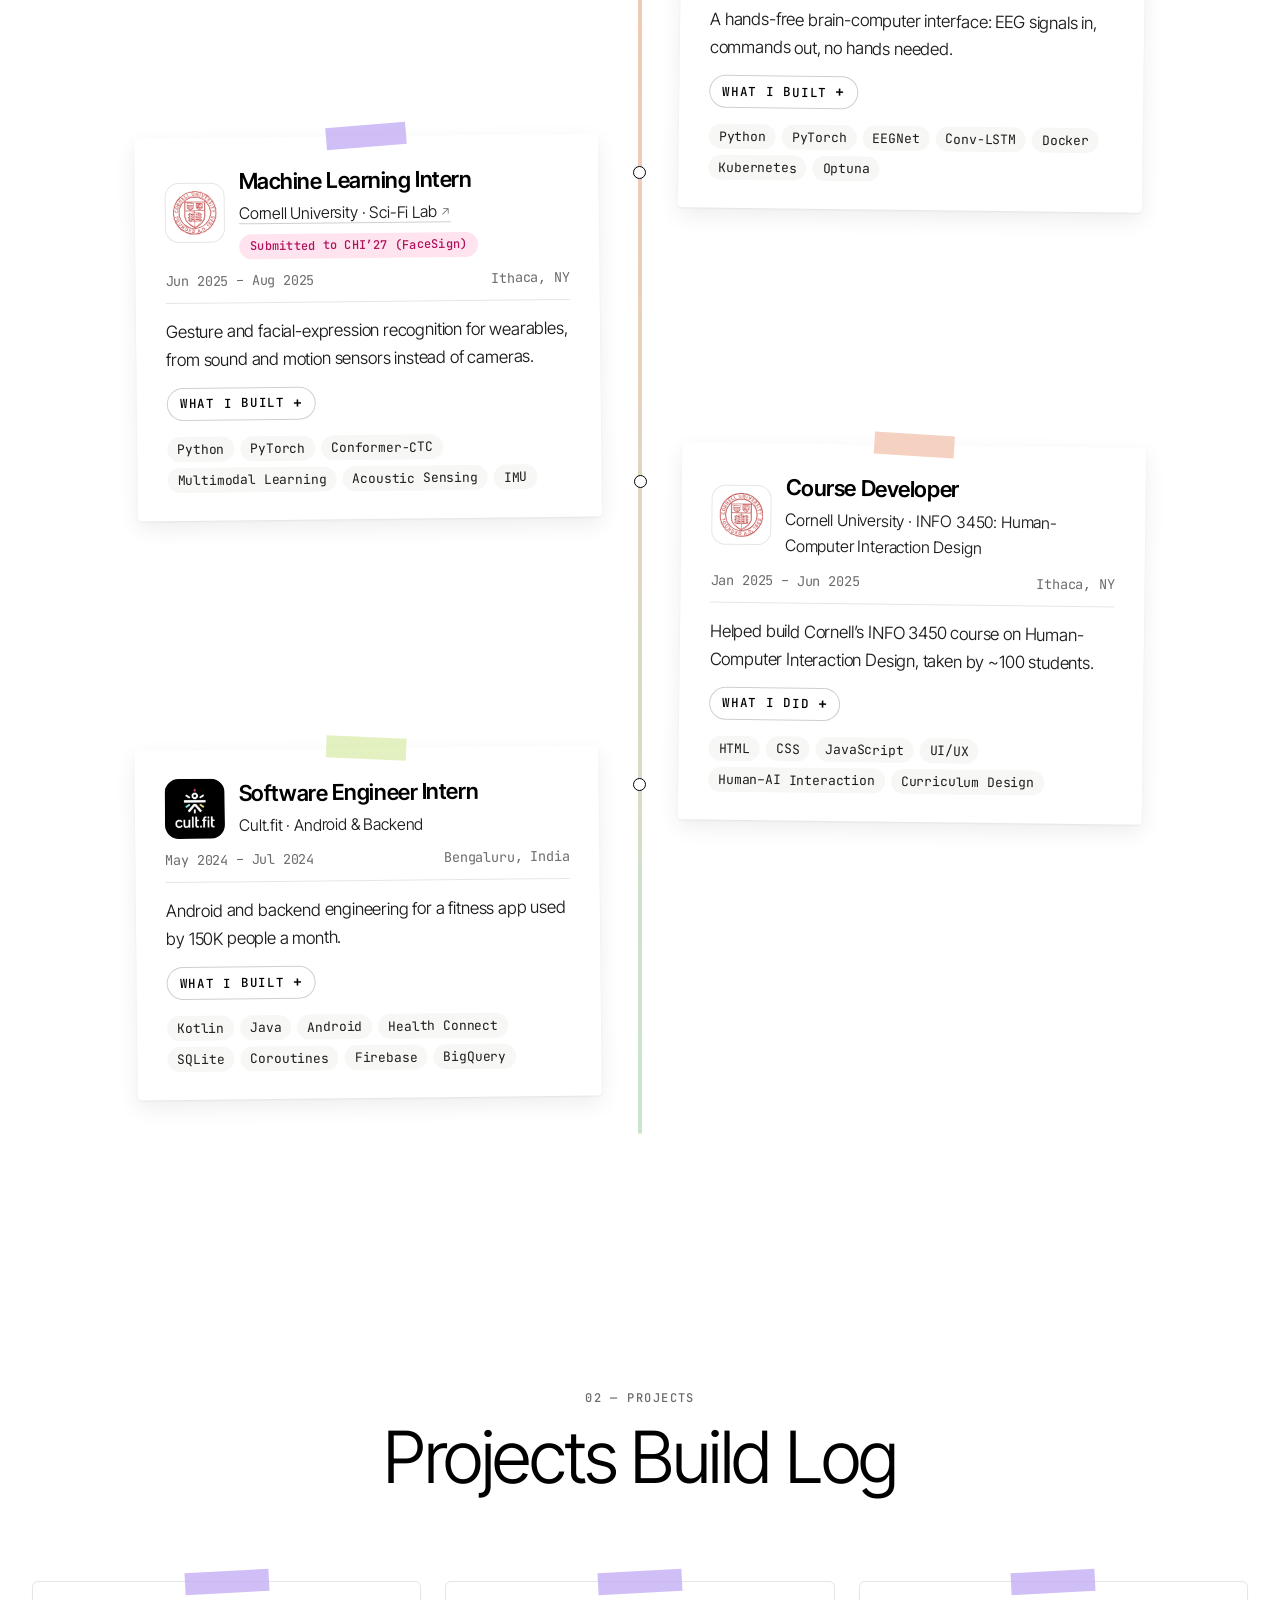
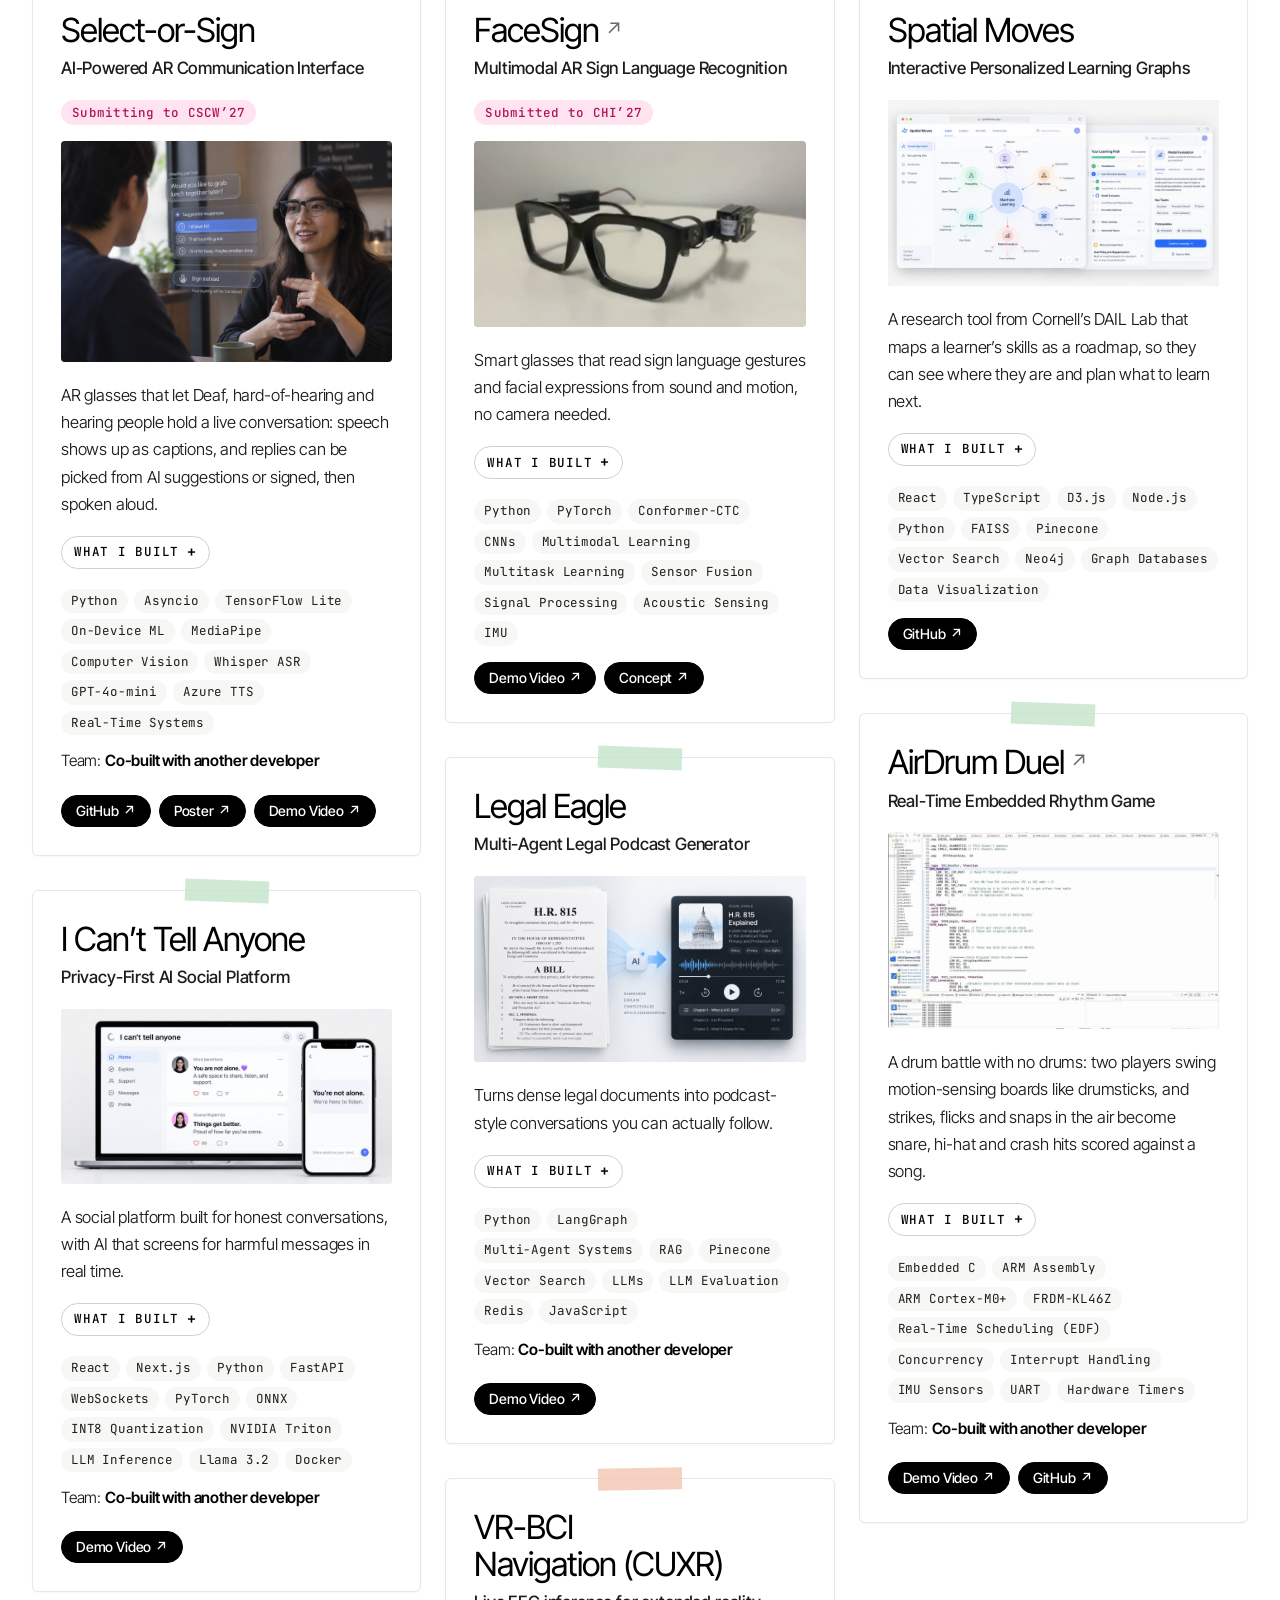
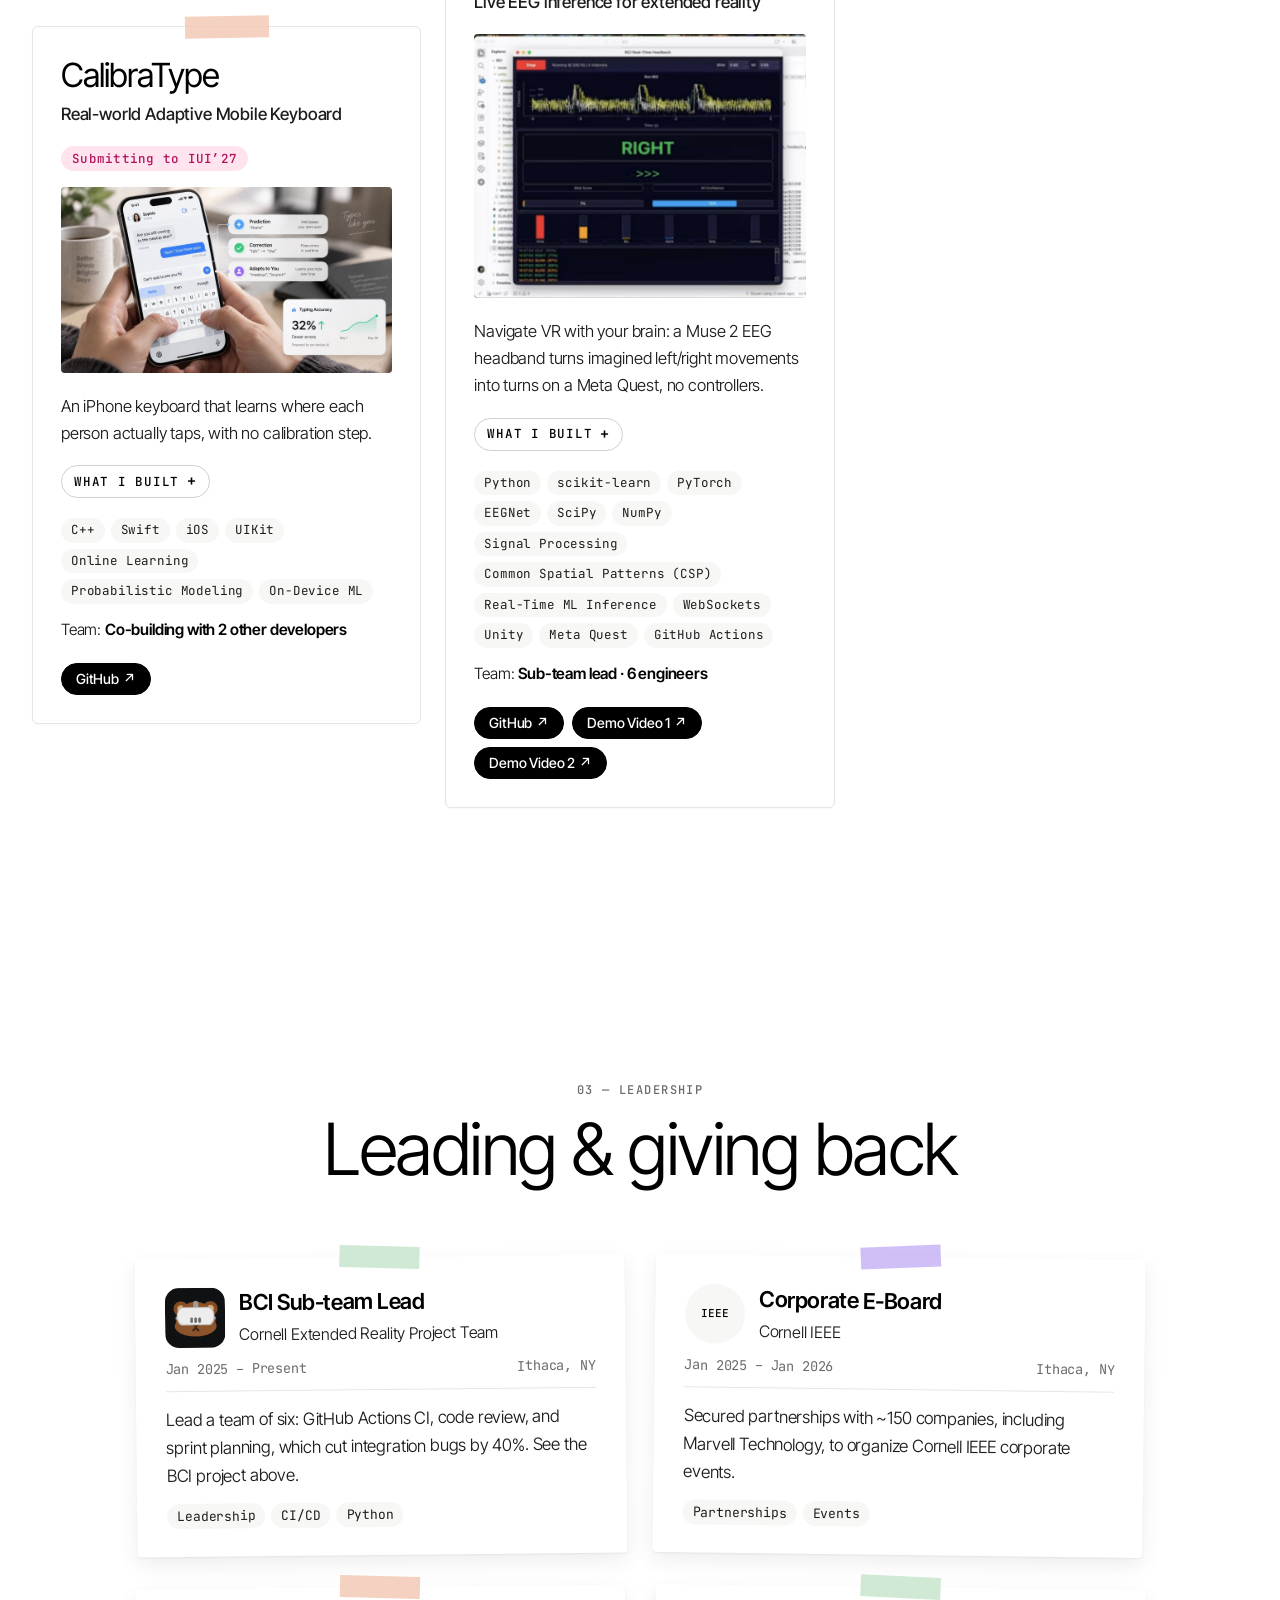
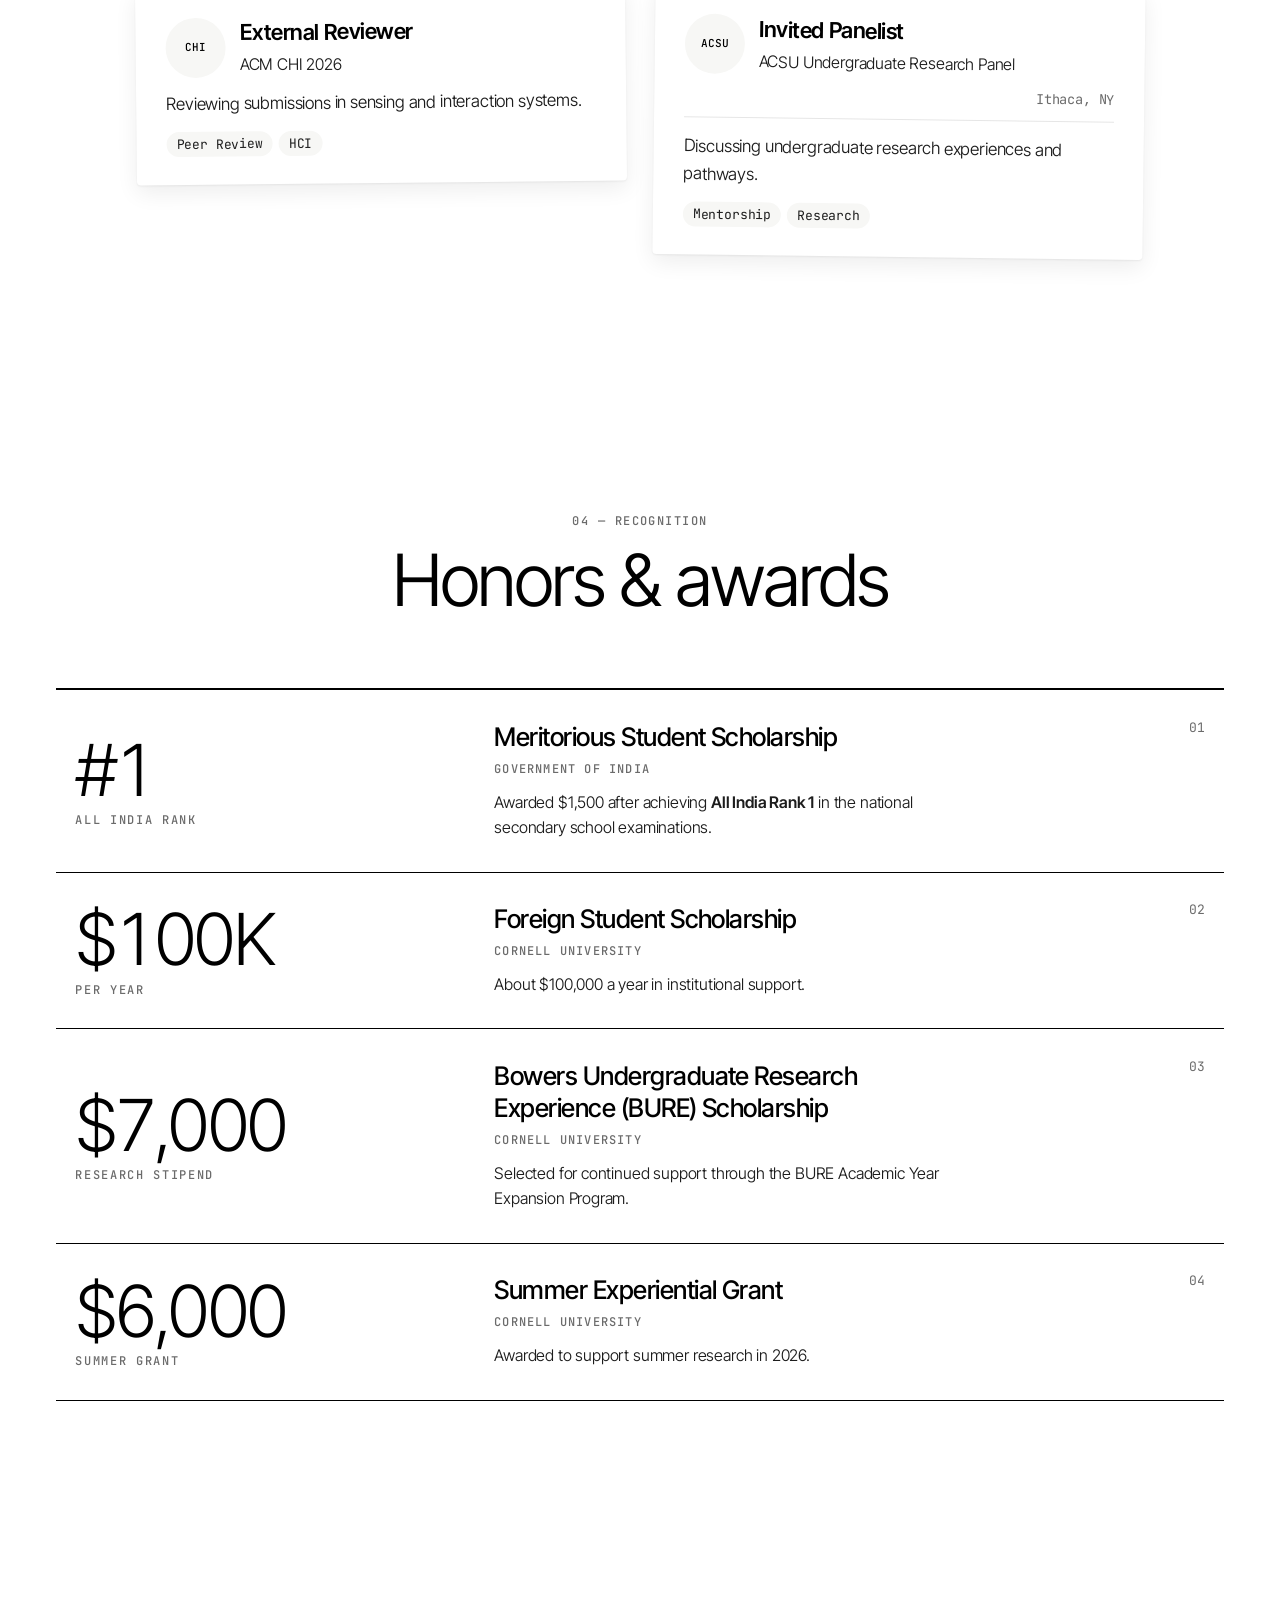
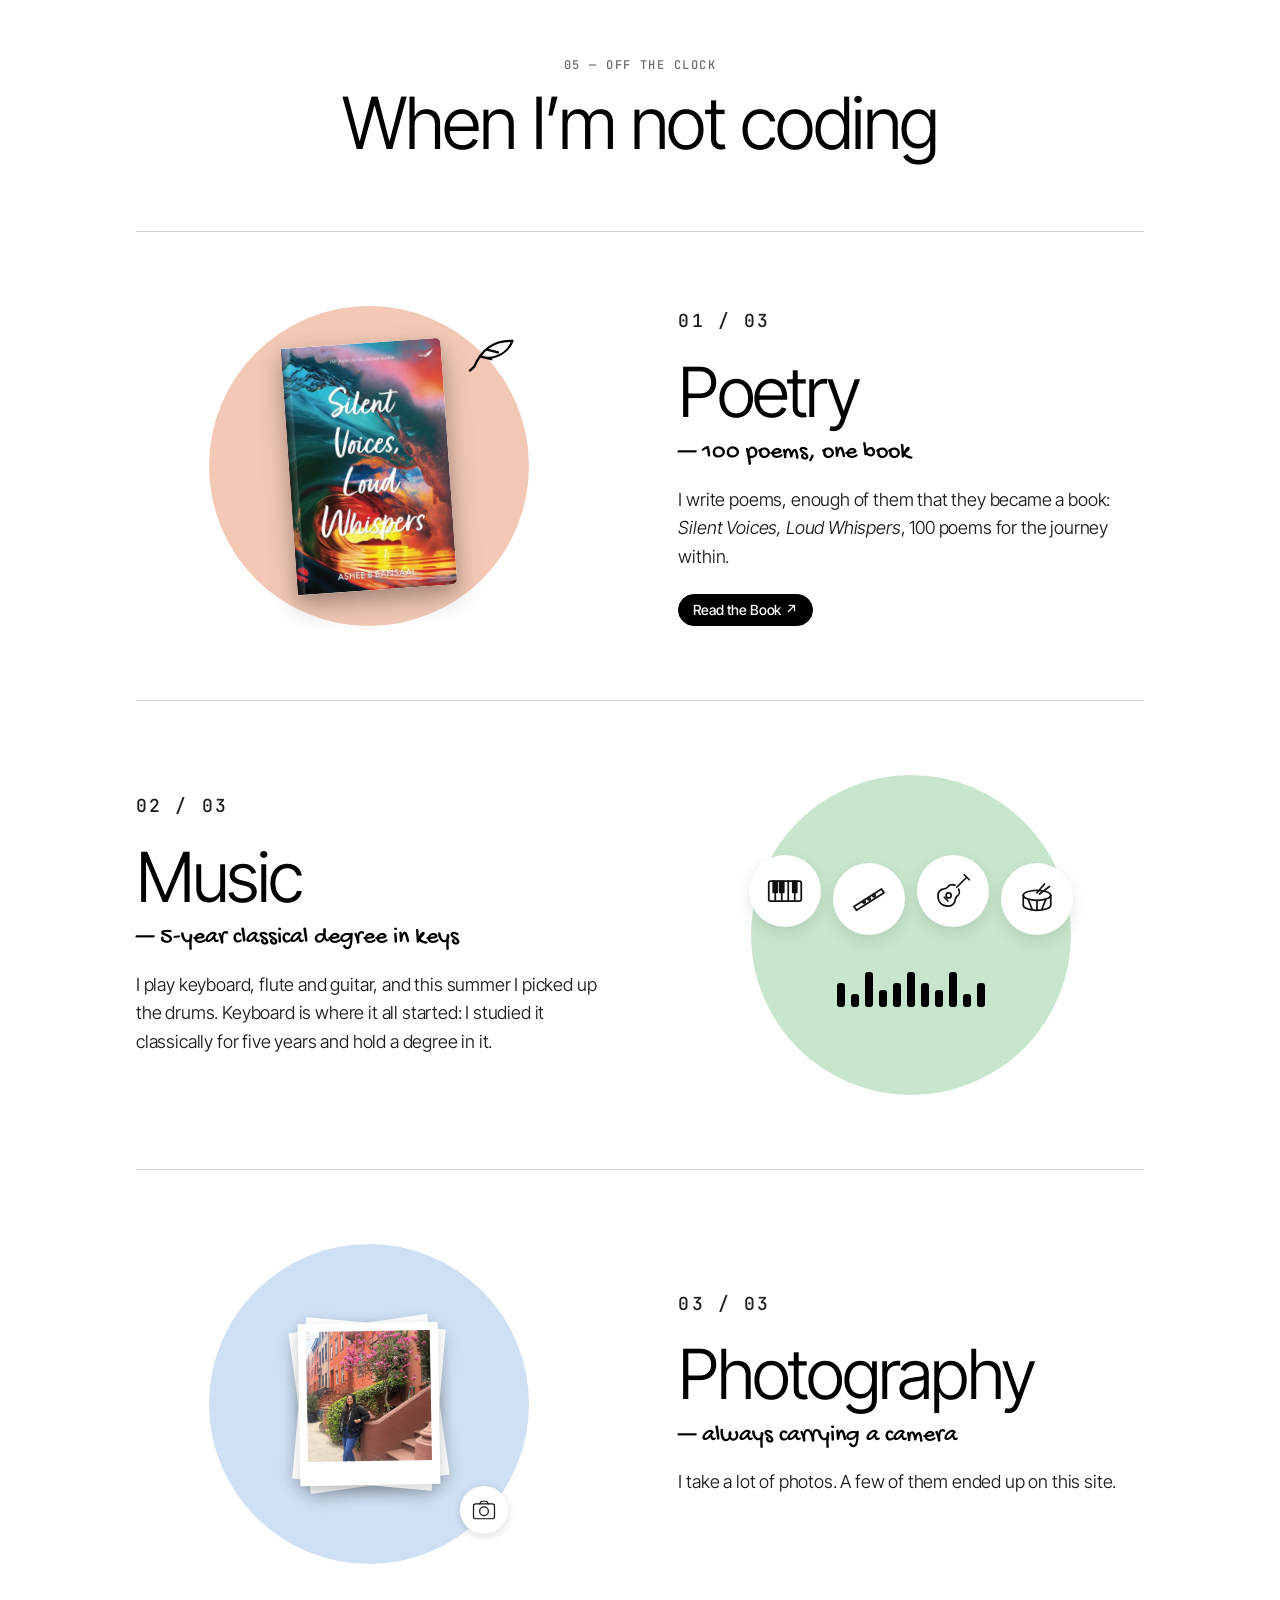
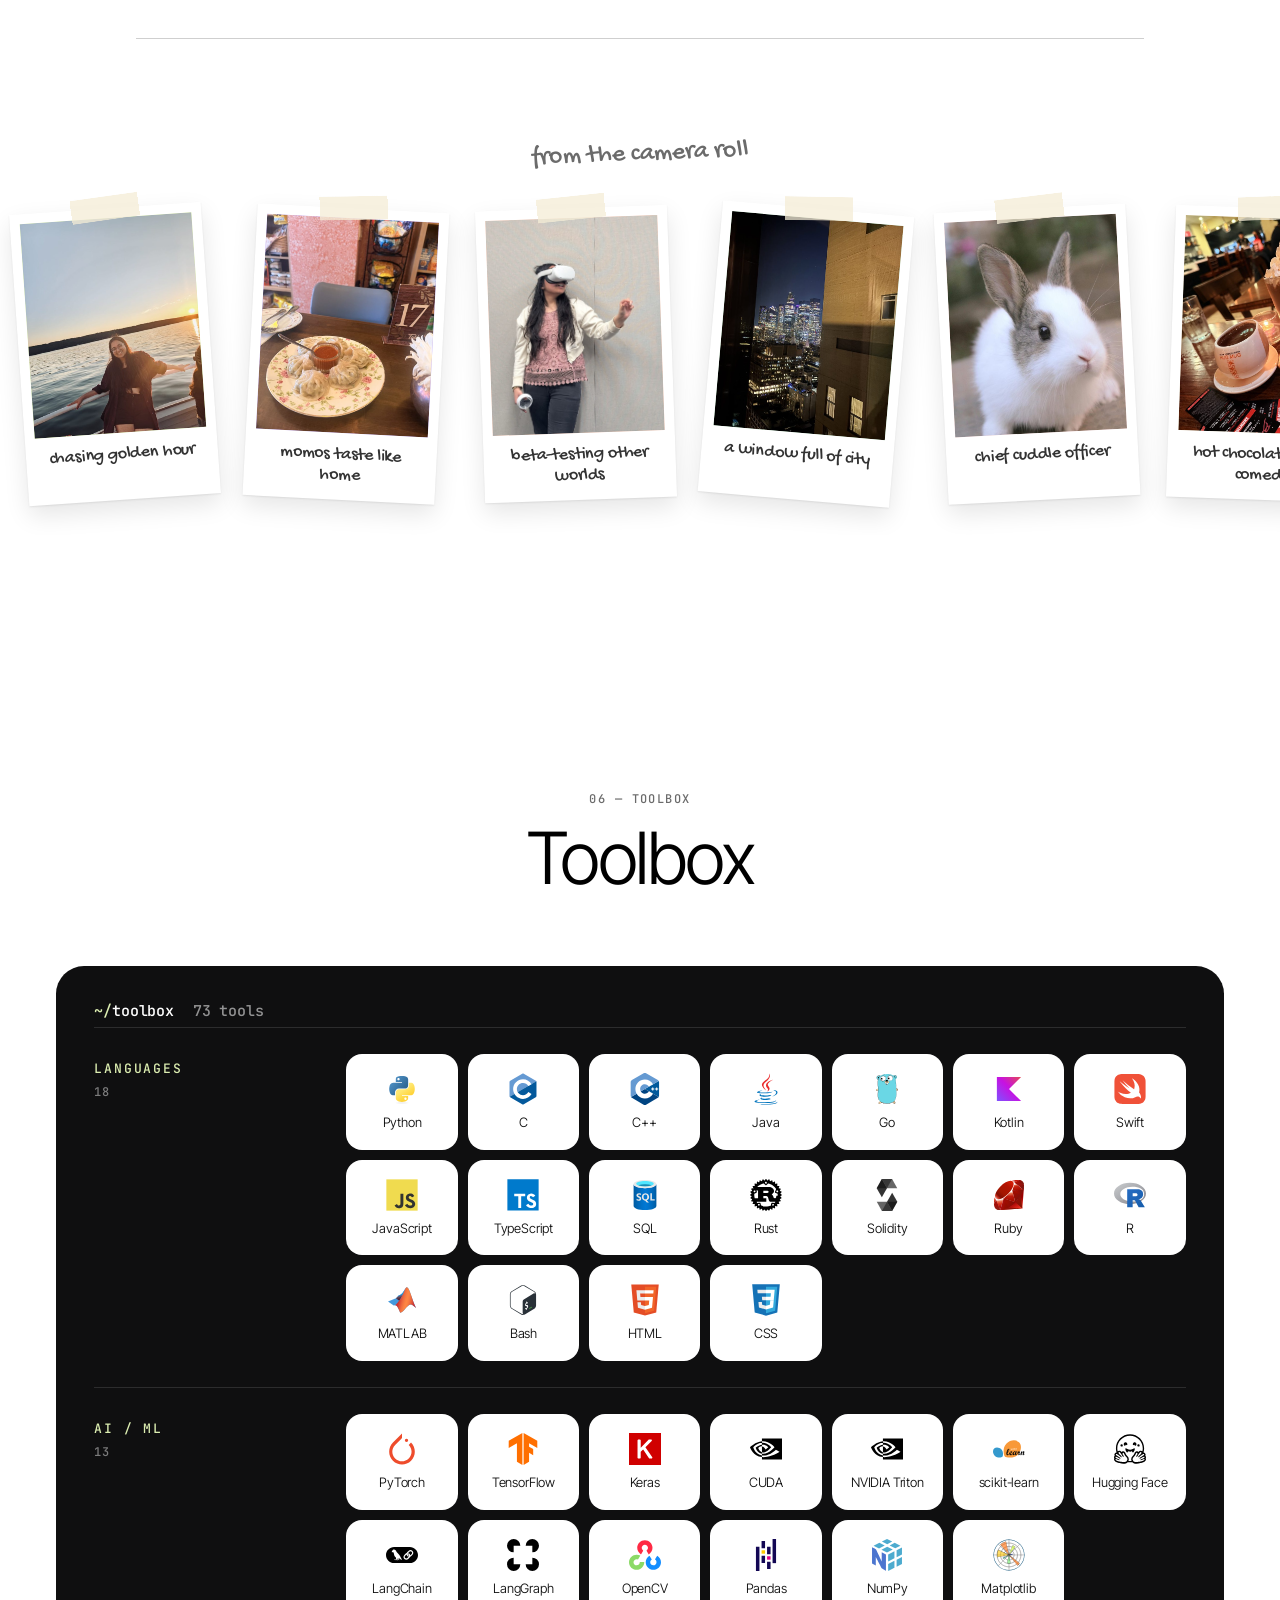
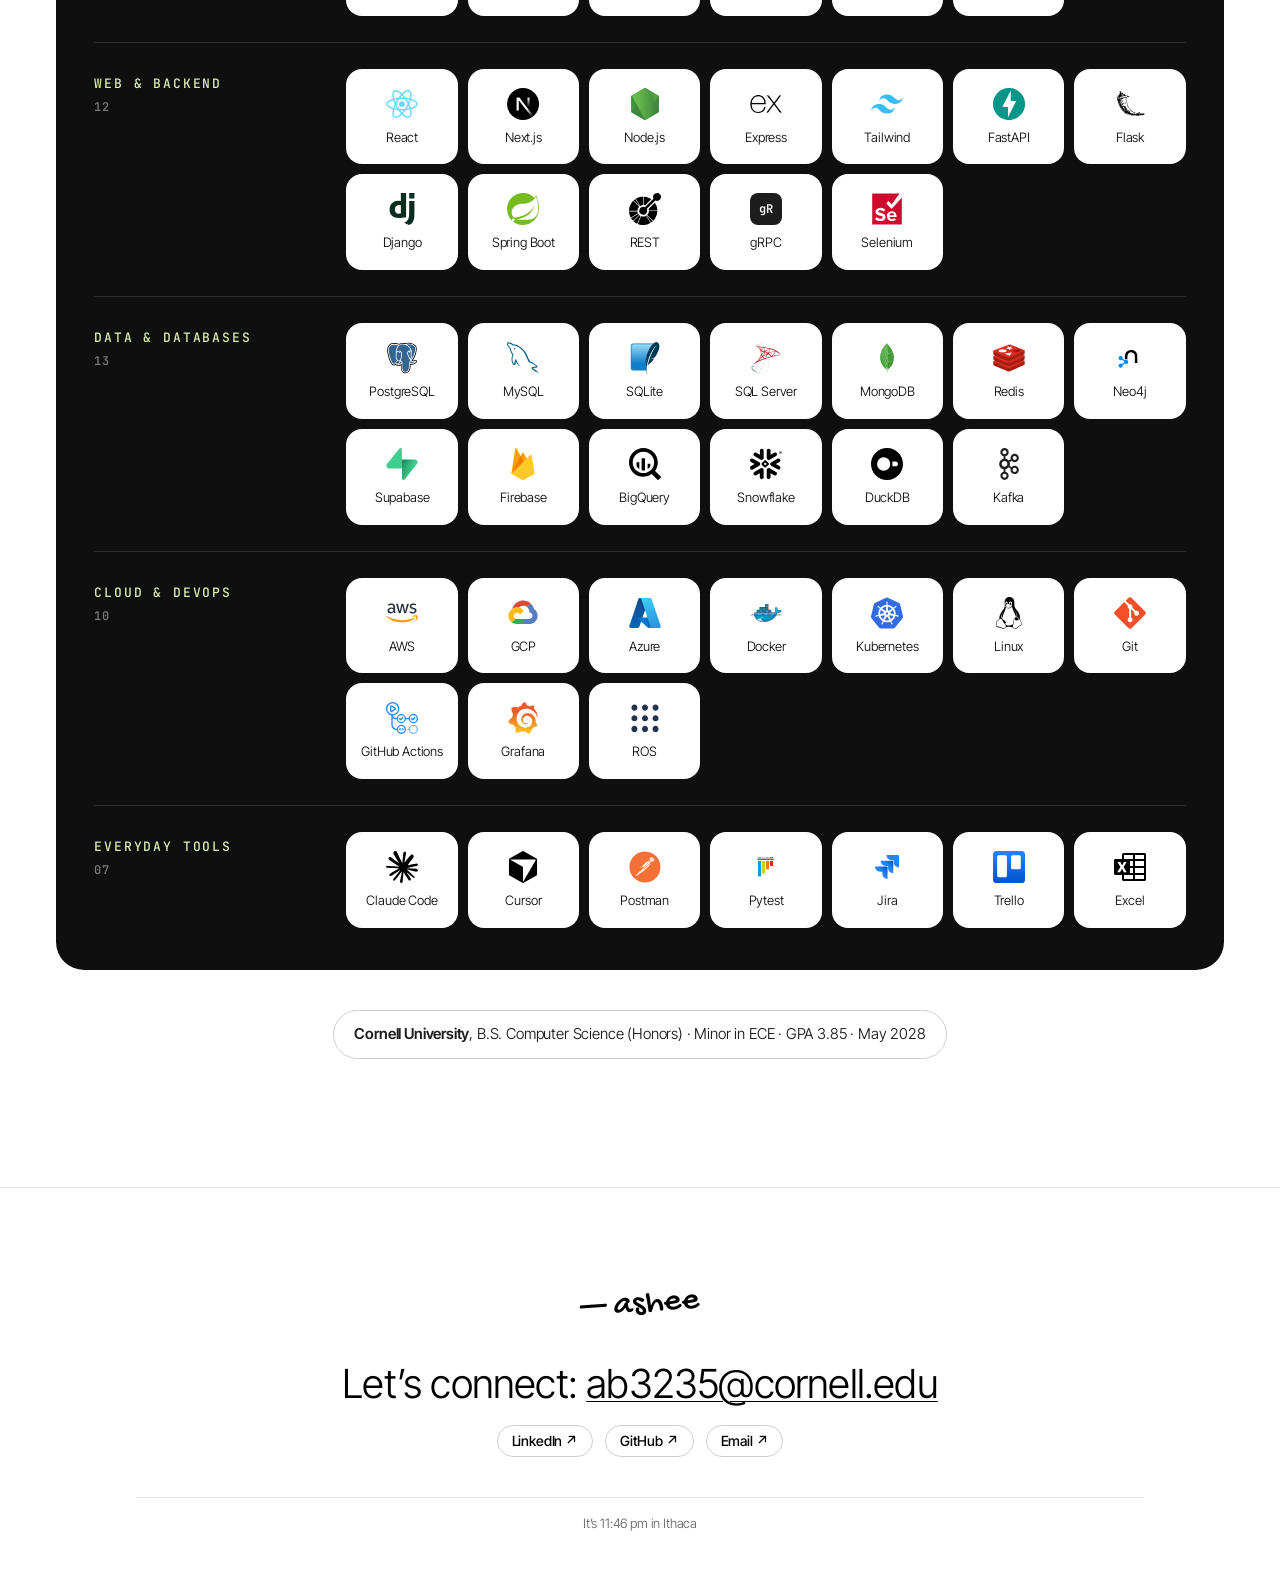
==== commit 9dca816e: "updated:" ====
--- a/index.html
+++ b/index.html
@@ -185,7 +185,7 @@
                 <div><h3 data-edit="EXPERIENCE.1.role">ML Research Intern</h3><p class="org"><a class="org-link" href="https://semanticsignals.com/" target="_blank" rel="noopener" data-edit-href="EXPERIENCE.1.link"><span data-edit="EXPERIENCE.1.org">Carnegie Mellon University · Semantic Signals Lab</span><span class="go" aria-hidden="true">↗</span></a></p><p class="venue" data-edit="EXPERIENCE.1.venue">Submitting to CVPR’27</p></div>
               </header>
               <p class="when"><span data-edit="EXPERIENCE.1.when">Jun 2026 – Aug 2026</span> <span data-edit="EXPERIENCE.1.where">Pittsburgh, PA</span></p>
-              <p data-edit="EXPERIENCE.1.text">Research on AI visual memory: systems that keep track of objects across long-form video.</p><details class="built"><summary>What I built</summary><ul><li data-edit="EXPERIENCE.1.built.0">Built DINOv2-based identity matching, using Sinkhorn optimal transport to pair targets.</li><li data-edit="EXPERIENCE.1.built.1">Wrote CUDA/PyTorch GPU pipelines that process 3,700+ targets in 283 seconds.</li></ul></details>
+              <p data-edit="EXPERIENCE.1.text">Research on memory for AI glasses: helping an assistant answer questions like “where did I leave my medicine?” from hours of first-person video.</p><details class="built"><summary>What I built</summary><ul><li data-edit="EXPERIENCE.1.built.0">Built a gaze-guided visual memory for long egocentric video Q&amp;A: where the wearer looks decides which objects get tracked and described by a vision-language model.</li><li data-edit="EXPERIENCE.1.built.1">Engineered cross-session identity tracking with DINOv2 embeddings and Sinkhorn optimal transport across 10+ hours of video.</li><li data-edit="EXPERIENCE.1.built.2">Wrote a CUDA/PyTorch GPU deduplication engine that matches the CPU results exactly, handling 3,700+ targets in 283 seconds.</li></ul></details>
               <ul class="tags"><li data-edit="EXPERIENCE.1.tags.0">Python</li><li data-edit="EXPERIENCE.1.tags.1">PyTorch</li><li data-edit="EXPERIENCE.1.tags.2">CUDA</li><li data-edit="EXPERIENCE.1.tags.3">DINOv2</li><li data-edit="EXPERIENCE.1.tags.4">Sinkhorn Optimal Transport</li><li data-edit="EXPERIENCE.1.tags.5">Computer Vision</li></ul>
             </article>
           </li>
@@ -196,7 +196,7 @@
                 <div><h3 data-edit="EXPERIENCE.2.role">Co-Founder</h3><p class="org" data-edit="EXPERIENCE.2.org">I Can’t Tell Anyone</p></div>
               </header>
               <p class="when"><span data-edit="EXPERIENCE.2.when">Summer 2026 – Present</span> <span data-edit="EXPERIENCE.2.where"></span></p>
-              <p data-edit="EXPERIENCE.2.text">Co-founded a privacy-first AI social platform built for meaningful conversations and fewer harmful interactions.</p><details class="built"><summary>What I built</summary><ul><li data-edit="EXPERIENCE.2.built.0">Built real-time WebSocket infrastructure supporting 5,000+ data streams.</li><li data-edit="EXPERIENCE.2.built.1">Brought AI safety inference under 25 ms, serving Llama 3.2 on NVIDIA Triton.</li><li data-edit="EXPERIENCE.2.built.2">Shipped the product end to end with a Next.js frontend and FastAPI backend.</li></ul></details>
+              <p data-edit="EXPERIENCE.2.text">A privacy-first AI social platform for honest conversations, with AI moderation that catches harmful messages as they’re sent.</p><details class="built"><summary>What I built</summary><ul><li data-edit="EXPERIENCE.2.built.0">Built real-time WebSocket infrastructure supporting 5,000+ concurrent data streams.</li><li data-edit="EXPERIENCE.2.built.1">Brought AI safety inference under 25 ms by serving Llama 3.2 on NVIDIA Triton.</li><li data-edit="EXPERIENCE.2.built.2">Shipped the product end to end with a Next.js frontend and FastAPI backend.</li></ul></details>
               <ul class="tags"><li data-edit="EXPERIENCE.2.tags.0">Next.js</li><li data-edit="EXPERIENCE.2.tags.1">FastAPI</li><li data-edit="EXPERIENCE.2.tags.2">WebSockets</li><li data-edit="EXPERIENCE.2.tags.3">PyTorch</li><li data-edit="EXPERIENCE.2.tags.4">NVIDIA Triton</li><li data-edit="EXPERIENCE.2.tags.5">Llama 3.2</li></ul>
             </article>
           </li>
@@ -207,7 +207,7 @@
                 <div><h3 data-edit="EXPERIENCE.3.role">Founder &amp; ML Engineer</h3><p class="org" data-edit="EXPERIENCE.3.org">Cognify</p></div>
               </header>
               <p class="when"><span data-edit="EXPERIENCE.3.when">Aug 2025 – Present</span> <span data-edit="EXPERIENCE.3.where">Ithaca, NY</span></p>
-              <p data-edit="EXPERIENCE.3.text">A hands-free brain-computer interface powered by EEG signals.</p><details class="built"><summary>What I built</summary><ul><li data-edit="EXPERIENCE.3.built.0">Developed Conv-LSTM attention models that reach 93% classification accuracy.</li><li data-edit="EXPERIENCE.3.built.1">Cut model iteration time from 5 days to 2.</li></ul></details>
+              <p data-edit="EXPERIENCE.3.text">A hands-free brain-computer interface: EEG signals in, commands out, no hands needed.</p><details class="built"><summary>What I built</summary><ul><li data-edit="EXPERIENCE.3.built.0">Designed an SSVEP classifier from Conv-LSTM + attention ensembles, reaching 95.3% accuracy with 40% faster training.</li><li data-edit="EXPERIENCE.3.built.1">Combined EEGNet and temporal CNNs into a motor-imagery model, raising accuracy to 81.25% (+6%).</li><li data-edit="EXPERIENCE.3.built.2">Set up MLOps with Optuna, Docker and Kubernetes, cutting model iteration time in half.</li></ul></details>
               <ul class="tags"><li data-edit="EXPERIENCE.3.tags.0">Python</li><li data-edit="EXPERIENCE.3.tags.1">PyTorch</li><li data-edit="EXPERIENCE.3.tags.2">EEGNet</li><li data-edit="EXPERIENCE.3.tags.3">Conv-LSTM</li><li data-edit="EXPERIENCE.3.tags.4">Docker</li><li data-edit="EXPERIENCE.3.tags.5">Kubernetes</li><li data-edit="EXPERIENCE.3.tags.6">Optuna</li></ul>
             </article>
           </li>
@@ -218,7 +218,7 @@
                 <div><h3 data-edit="EXPERIENCE.4.role">Machine Learning Intern</h3><p class="org"><a class="org-link" href="https://www.scifilab.org/" target="_blank" rel="noopener" data-edit-href="EXPERIENCE.4.link"><span data-edit="EXPERIENCE.4.org">Cornell University · Sci-Fi Lab</span><span class="go" aria-hidden="true">↗</span></a></p><p class="venue" data-edit="EXPERIENCE.4.venue">Submitted to CHI’27 (FaceSign)</p></div>
               </header>
               <p class="when"><span data-edit="EXPERIENCE.4.when">Jun 2025 – Aug 2025</span> <span data-edit="EXPERIENCE.4.where">Ithaca, NY</span></p>
-              <p data-edit="EXPERIENCE.4.text">Multimodal deep learning for gesture recognition on wearables.</p><details class="built"><summary>What I built</summary><ul><li data-edit="EXPERIENCE.4.built.0">Trained Conformer-CTC models on 6,000+ sequences, reaching 98.9% gesture accuracy.</li><li data-edit="EXPERIENCE.4.built.1">Fused acoustic and IMU motion signals into a single multimodal model.</li></ul></details>
+              <p data-edit="EXPERIENCE.4.text">Gesture and facial-expression recognition for wearables, from sound and motion sensors instead of cameras.</p><details class="built"><summary>What I built</summary><ul><li data-edit="EXPERIENCE.4.built.0">Built a PyTorch Conformer-CTC model fusing 4-channel acoustic and 6-axis IMU data across 35 gesture classes.</li><li data-edit="EXPERIENCE.4.built.1">Trained on 6K sequences with cross-user pretraining, 5-fold personalization and multitask learning.</li><li data-edit="EXPERIENCE.4.built.2">Reached 98.9% gesture accuracy and 97.4% facial-expression macro-F1, up to 24.4% above CTC baselines.</li></ul></details>
               <ul class="tags"><li data-edit="EXPERIENCE.4.tags.0">Python</li><li data-edit="EXPERIENCE.4.tags.1">PyTorch</li><li data-edit="EXPERIENCE.4.tags.2">Conformer-CTC</li><li data-edit="EXPERIENCE.4.tags.3">Multimodal Learning</li><li data-edit="EXPERIENCE.4.tags.4">Acoustic Sensing</li><li data-edit="EXPERIENCE.4.tags.5">IMU</li></ul>
             </article>
           </li>
@@ -240,7 +240,7 @@
                 <div><h3 data-edit="EXPERIENCE.6.role">Software Engineer Intern</h3><p class="org" data-edit="EXPERIENCE.6.org">Cult.fit · Android &amp; Backend</p></div>
               </header>
               <p class="when"><span data-edit="EXPERIENCE.6.when">May 2024 – Jul 2024</span> <span data-edit="EXPERIENCE.6.where">Bengaluru, India</span></p>
-              <p data-edit="EXPERIENCE.6.text">Android and backend engineering for a fitness app with 150K monthly users.</p><details class="built"><summary>What I built</summary><ul><li data-edit="EXPERIENCE.6.built.0">Built wearable integrations on Android with Kotlin and Health Connect.</li><li data-edit="EXPERIENCE.6.built.1">Built fault-tolerant pipelines that process 500K+ daily events.</li><li data-edit="EXPERIENCE.6.built.2">Reduced database query latency by 60%.</li></ul></details>
+              <p data-edit="EXPERIENCE.6.text">Android and backend engineering for a fitness app used by 150K people a month.</p><details class="built"><summary>What I built</summary><ul><li data-edit="EXPERIENCE.6.built.0">Shipped Kotlin/Java Health Connect features that sync wearables across 6+ devices.</li><li data-edit="EXPERIENCE.6.built.1">Built multi-threaded coroutine pipelines with retries and circuit breakers, processing 500K+ daily events at under 100 ms p95.</li><li data-edit="EXPERIENCE.6.built.2">Cut SQLite latency 60% with WAL tuning, and ran Firebase–BigQuery A/B tests across 50K users that drove 40% adoption.</li></ul></details>
               <ul class="tags"><li data-edit="EXPERIENCE.6.tags.0">Kotlin</li><li data-edit="EXPERIENCE.6.tags.1">Java</li><li data-edit="EXPERIENCE.6.tags.2">Android</li><li data-edit="EXPERIENCE.6.tags.3">Health Connect</li><li data-edit="EXPERIENCE.6.tags.4">SQLite</li><li data-edit="EXPERIENCE.6.tags.5">Coroutines</li><li data-edit="EXPERIENCE.6.tags.6">Firebase</li><li data-edit="EXPERIENCE.6.tags.7">BigQuery</li></ul>
             </article>
           </li>
@@ -261,8 +261,8 @@
             <p class="sub" data-edit="PROJECTS.0.subtitle">AI-Powered AR Communication Interface</p>
             <p class="venue" data-edit="PROJECTS.0.venue">Submitting to CSCW’27</p>
             <div class="card-art tint-lilac is-cover"><img src="photos/ar-cafe-conversation-interface.png?v=51f3a275" alt="Select-or-Sign" loading="lazy" style="object-fit:cover;object-position:75% 62%"></div>
-            <p class="desc" data-edit="PROJECTS.0.text">An AR interface for real-time conversation between Deaf, hard-of-hearing, and hearing users.</p>
-            <details class="built"><summary>What I built</summary><ul><li data-edit="PROJECTS.0.built.0">Built a 7-task asynchronous AI pipeline with sub-second latency.</li><li data-edit="PROJECTS.0.built.1">Reached 95%+ gesture recognition accuracy with on-device TensorFlow Lite and MediaPipe.</li><li data-edit="PROJECTS.0.built.2">Connected speech in and out with Whisper ASR, GPT-4o-mini, and Azure TTS.</li></ul></details>
+            <p class="desc" data-edit="PROJECTS.0.text">AR glasses that let Deaf, hard-of-hearing and hearing people hold a live conversation: speech shows up as captions, and replies can be picked from AI suggestions or signed, then spoken aloud.</p>
+            <details class="built"><summary>What I built</summary><ul><li data-edit="PROJECTS.0.built.0">Engineered a 7-task asynchronous AR pipeline using Whisper ASR, GPT-4o-mini and MediaPipe, with under 1 s end-to-end latency.</li><li data-edit="PROJECTS.0.built.1">Deployed a personalized TensorFlow Lite gesture model trained on 5K+ poses, with 95%+ accuracy after under 5 minutes of calibration.</li><li data-edit="PROJECTS.0.built.2">Voiced replies with Azure TTS, so the hearing person hears an answer in real time.</li></ul></details>
             <ul class="tags ptags"><li data-edit="PROJECTS.0.tags.0">Python</li><li data-edit="PROJECTS.0.tags.1">Asyncio</li><li data-edit="PROJECTS.0.tags.2">TensorFlow Lite</li><li data-edit="PROJECTS.0.tags.3">On-Device ML</li><li data-edit="PROJECTS.0.tags.4">MediaPipe</li><li data-edit="PROJECTS.0.tags.5">Computer Vision</li><li data-edit="PROJECTS.0.tags.6">Whisper ASR</li><li data-edit="PROJECTS.0.tags.7">GPT-4o-mini</li><li data-edit="PROJECTS.0.tags.8">Azure TTS</li><li data-edit="PROJECTS.0.tags.9">Real-Time Systems</li></ul>
             <div class="details"><p class="detail"><span data-edit="PROJECTS.0.details.0.0">Team</span>: <b data-edit="PROJECTS.0.details.0.1">Co-built with another developer</b></p></div>
             <div class="proj-links"><a class="link-pill" href="https://github.com/ashee-b-bansaal/Select-or-Sign-AI-powered-AR-glass-interface-.git" target="_blank" rel="noopener" data-edit-href="PROJECTS.0.buttons.0.1"><span data-edit="PROJECTS.0.buttons.0.0">GitHub</span> <span aria-hidden="true">↗</span></a><a class="link-pill" href="https://yourimageshare.com/ib/TU3qqC6SM9.png" target="_blank" rel="noopener" data-edit-href="PROJECTS.0.buttons.1.1"><span data-edit="PROJECTS.0.buttons.1.0">Poster</span> <span aria-hidden="true">↗</span></a><a class="link-pill" href="https://youtu.be/lZsJfs5ApfI?si=pSJ_sRxYps5A_zno" target="_blank" rel="noopener" data-edit-href="PROJECTS.0.buttons.2.1"><span data-edit="PROJECTS.0.buttons.2.0">Demo Video</span> <span aria-hidden="true">↗</span></a></div>
@@ -272,8 +272,8 @@
             <p class="sub" data-edit="PROJECTS.1.subtitle">Privacy-First AI Social Platform</p>
             <p class="venue is-empty" data-edit="PROJECTS.1.venue"></p>
             <div class="card-art tint-mint is-cover"><img src="photos/i-cant-tell-anyone.jpg?v=b9db82ae" alt="I Can’t Tell Anyone" loading="lazy" style="object-fit:cover;object-position:50% 50%"></div>
-            <p class="desc" data-edit="PROJECTS.1.text">A social platform designed to encourage meaningful conversations and reduce harmful interactions.</p>
-            <details class="built"><summary>What I built</summary><ul><li data-edit="PROJECTS.1.built.0">Built real-time WebSocket infrastructure supporting 5,000+ data streams.</li><li data-edit="PROJECTS.1.built.1">Optimized AI safety inference to under 25 ms with ONNX INT8 quantization on NVIDIA Triton.</li></ul></details>
+            <p class="desc" data-edit="PROJECTS.1.text">A social platform built for honest conversations, with AI that screens for harmful messages in real time.</p>
+            <details class="built"><summary>What I built</summary><ul><li data-edit="PROJECTS.1.built.0">Built real-time WebSocket infrastructure supporting 5,000+ data streams.</li><li data-edit="PROJECTS.1.built.1">Cut AI safety inference under 25 ms with ONNX INT8 quantization served on NVIDIA Triton.</li></ul></details>
             <ul class="tags ptags"><li data-edit="PROJECTS.1.tags.0">React</li><li data-edit="PROJECTS.1.tags.1">Next.js</li><li data-edit="PROJECTS.1.tags.2">Python</li><li data-edit="PROJECTS.1.tags.3">FastAPI</li><li data-edit="PROJECTS.1.tags.4">WebSockets</li><li data-edit="PROJECTS.1.tags.5">PyTorch</li><li data-edit="PROJECTS.1.tags.6">ONNX</li><li data-edit="PROJECTS.1.tags.7">INT8 Quantization</li><li data-edit="PROJECTS.1.tags.8">NVIDIA Triton</li><li data-edit="PROJECTS.1.tags.9">LLM Inference</li><li data-edit="PROJECTS.1.tags.10">Llama 3.2</li><li data-edit="PROJECTS.1.tags.11">Docker</li></ul>
             <div class="details"><p class="detail"><span data-edit="PROJECTS.1.details.0.0">Team</span>: <b data-edit="PROJECTS.1.details.0.1">Co-built with another developer</b></p></div>
             <div class="proj-links"><a class="link-pill" href="https://youtu.be/d6EKJWPPSjk" target="_blank" rel="noopener" data-edit-href="PROJECTS.1.buttons.0.1"><span data-edit="PROJECTS.1.buttons.0.0">Demo Video</span> <span aria-hidden="true">↗</span></a></div>
@@ -283,8 +283,8 @@
             <p class="sub" data-edit="PROJECTS.2.subtitle">Real-world Adaptive Mobile Keyboard</p>
             <p class="venue" data-edit="PROJECTS.2.venue">Submitting to IUI’27</p>
             <div class="card-art tint-coral is-cover"><img src="photos/calibratype.jpg?v=d29e1e9a" alt="CalibraType" loading="lazy" style="object-fit:cover;object-position:50% 50%"></div>
-            <p class="desc" data-edit="PROJECTS.2.text">An iOS keyboard that automatically adapts to how each person types.</p>
-            <details class="built"><summary>What I built</summary><ul><li data-edit="PROJECTS.2.built.0">Built a C++ probabilistic learning engine that continuously adjusts touch predictions on-device.</li><li data-edit="PROJECTS.2.built.1">Reduced typing errors by 28%.</li></ul></details>
+            <p class="desc" data-edit="PROJECTS.2.text">An iPhone keyboard that learns where each person actually taps, with no calibration step.</p>
+            <details class="built"><summary>What I built</summary><ul><li data-edit="PROJECTS.2.built.0">Built a C++ online probabilistic model that filters noisy touches and keeps updating a 2D Gaussian for every key from real typing.</li><li data-edit="PROJECTS.2.built.1">Reduced input errors by 28%.</li><li data-edit="PROJECTS.2.built.2">Evaluated it in an iOS study app that compares a classic fixed keyboard against the adaptive one, logging every touch, timing and correction.</li></ul></details>
             <ul class="tags ptags"><li data-edit="PROJECTS.2.tags.0">C++</li><li data-edit="PROJECTS.2.tags.1">Swift</li><li data-edit="PROJECTS.2.tags.2">iOS</li><li data-edit="PROJECTS.2.tags.3">UIKit</li><li data-edit="PROJECTS.2.tags.4">Online Learning</li><li data-edit="PROJECTS.2.tags.5">Probabilistic Modeling</li><li data-edit="PROJECTS.2.tags.6">On-Device ML</li></ul>
             <div class="details"><p class="detail"><span data-edit="PROJECTS.2.details.0.0">Team</span>: <b data-edit="PROJECTS.2.details.0.1">Co-building with 2 other developers</b></p></div>
             <div class="proj-links"><a class="link-pill" href="https://github.com/JimmyChen02/ios-typing-data-collector" target="_blank" rel="noopener" data-edit-href="PROJECTS.2.buttons.0.1"><span data-edit="PROJECTS.2.buttons.0.0">GitHub</span> <span aria-hidden="true">↗</span></a></div>
@@ -294,8 +294,8 @@
             <p class="sub" data-edit="PROJECTS.3.subtitle">Multimodal AR Sign Language Recognition</p>
             <p class="venue" data-edit="PROJECTS.3.venue">Submitted to CHI’27</p>
             <a class="art-link" href="https://kommodo.ai/i/aLtOEzaXE31cF5kimyjV" target="_blank" rel="noopener" tabindex="-1" aria-hidden="true"><div class="card-art tint-lime is-cover"><img src="photos/facesign.jpg?v=10e6bae0" alt="FaceSign" loading="lazy" style="object-fit:cover;object-position:50% 50%"></div></a>
-            <p class="desc" data-edit="PROJECTS.3.text">A smart-glasses system that recognizes sign language gestures and facial expressions.</p>
-            <details class="built"><summary>What I built</summary><ul><li data-edit="PROJECTS.3.built.0">Developed a multimodal Conformer-CTC model combining acoustic and motion sensors.</li><li data-edit="PROJECTS.3.built.1">Reached 98.9% gesture accuracy and 97.4% facial-expression F1.</li></ul></details>
+            <p class="desc" data-edit="PROJECTS.3.text">Smart glasses that read sign language gestures and facial expressions from sound and motion, no camera needed.</p>
+            <details class="built"><summary>What I built</summary><ul><li data-edit="PROJECTS.3.built.0">Built a multimodal Conformer-CTC model fusing 4-channel acoustic and 6-axis IMU signals across 35 gesture classes.</li><li data-edit="PROJECTS.3.built.1">Trained on 6K sequences with cross-user pretraining, per-user personalization and multitask learning.</li><li data-edit="PROJECTS.3.built.2">Reached 98.9% gesture accuracy and 97.4% facial-expression F1, up to 24.4% above CTC baselines.</li></ul></details>
             <ul class="tags ptags"><li data-edit="PROJECTS.3.tags.0">Python</li><li data-edit="PROJECTS.3.tags.1">PyTorch</li><li data-edit="PROJECTS.3.tags.2">Conformer-CTC</li><li data-edit="PROJECTS.3.tags.3">CNNs</li><li data-edit="PROJECTS.3.tags.4">Multimodal Learning</li><li data-edit="PROJECTS.3.tags.5">Multitask Learning</li><li data-edit="PROJECTS.3.tags.6">Sensor Fusion</li><li data-edit="PROJECTS.3.tags.7">Signal Processing</li><li data-edit="PROJECTS.3.tags.8">Acoustic Sensing</li><li data-edit="PROJECTS.3.tags.9">IMU</li></ul>
             <div class="details"></div>
             <div class="proj-links"><a class="link-pill" href="https://youtu.be/iAjPd3CNK30" target="_blank" rel="noopener" data-edit-href="PROJECTS.3.buttons.0.1"><span data-edit="PROJECTS.3.buttons.0.0">Demo Video</span> <span aria-hidden="true">↗</span></a><a class="link-pill" href="https://yourimageshare.com/ib/ulscpG3rD8.png" target="_blank" rel="noopener" data-edit-href="PROJECTS.3.buttons.1.1"><span data-edit="PROJECTS.3.buttons.1.0">Concept</span> <span aria-hidden="true">↗</span></a></div>
@@ -305,8 +305,8 @@
             <p class="sub" data-edit="PROJECTS.4.subtitle">Multi-Agent Legal Podcast Generator</p>
             <p class="venue is-empty" data-edit="PROJECTS.4.venue"></p>
             <div class="card-art tint-pink is-cover"><img src="photos/legal-eagle.jpg?v=0de50ea0" alt="Legal Eagle" loading="lazy" style="object-fit:cover;object-position:50% 50%"></div>
-            <p class="desc" data-edit="PROJECTS.4.text">An AI platform that turns complex legal documents into conversational podcasts.</p>
-            <details class="built"><summary>What I built</summary><ul><li data-edit="PROJECTS.4.built.0">Built a multi-agent RAG pipeline with LangGraph and Pinecone vector search.</li><li data-edit="PROJECTS.4.built.1">Reduced hallucinations by 35%.</li><li data-edit="PROJECTS.4.built.2">Cut LLM token costs by 98.5%.</li></ul></details>
+            <p class="desc" data-edit="PROJECTS.4.text">Turns dense legal documents into podcast-style conversations you can actually follow.</p>
+            <details class="built"><summary>What I built</summary><ul><li data-edit="PROJECTS.4.built.0">Built a multi-agent RAG pipeline in LangGraph, with Pinecone vector search over the source document.</li><li data-edit="PROJECTS.4.built.1">Reduced hallucinations by 35%.</li><li data-edit="PROJECTS.4.built.2">Cut LLM token costs by 98.5%.</li></ul></details>
             <ul class="tags ptags"><li data-edit="PROJECTS.4.tags.0">Python</li><li data-edit="PROJECTS.4.tags.1">LangGraph</li><li data-edit="PROJECTS.4.tags.2">Multi-Agent Systems</li><li data-edit="PROJECTS.4.tags.3">RAG</li><li data-edit="PROJECTS.4.tags.4">Pinecone</li><li data-edit="PROJECTS.4.tags.5">Vector Search</li><li data-edit="PROJECTS.4.tags.6">LLMs</li><li data-edit="PROJECTS.4.tags.7">LLM Evaluation</li><li data-edit="PROJECTS.4.tags.8">Redis</li><li data-edit="PROJECTS.4.tags.9">JavaScript</li></ul>
             <div class="details"><p class="detail"><span data-edit="PROJECTS.4.details.0.0">Team</span>: <b data-edit="PROJECTS.4.details.0.1">Co-built with another developer</b></p></div>
             <div class="proj-links"><a class="link-pill" href="https://youtu.be/ReSZEn3ARvg" target="_blank" rel="noopener" data-edit-href="PROJECTS.4.buttons.0.1"><span data-edit="PROJECTS.4.buttons.0.0">Demo Video</span> <span aria-hidden="true">↗</span></a></div>
@@ -316,8 +316,8 @@
             <p class="sub" data-edit="PROJECTS.5.subtitle">Live EEG inference for extended reality</p>
             <p class="venue is-empty" data-edit="PROJECTS.5.venue"></p>
             <div class="card-art tint-cream is-cover"><img src="photos/cuxr-bci.jpg?v=41067293" alt="VR-BCI Navigation (CUXR)" loading="lazy" style="object-fit:cover;object-position:50% 22%"></div>
-            <p class="desc" data-edit="PROJECTS.5.text">Live EEG inference, so XR experiences can respond to the person wearing the headset.</p>
-            <details class="built"><summary>What I built</summary><ul><li data-edit="PROJECTS.5.built.0">Streamed EEG at 256 Hz into a real-time inference pipeline built on FFT spectral features, with 82% accuracy across 20+ users.</li><li data-edit="PROJECTS.5.built.1">Lead six engineers, and set up our CI, code review, and sprint process, which cut integration bugs by 40%.</li></ul></details>
+            <p class="desc" data-edit="PROJECTS.5.text">Navigate VR with your brain: a Muse 2 EEG headband turns imagined left/right movements into turns on a Meta Quest, no controllers.</p>
+            <details class="built"><summary>What I built</summary><ul><li data-edit="PROJECTS.5.built.0">Built a real-time 256 Hz EEG inference pipeline on FFT spectral features, reaching 82% accuracy across 20+ users.</li><li data-edit="PROJECTS.5.built.1">Streamed predictions over WebSockets into Unity to steer the headset, and detected intentional blinks at 88.7% accuracy.</li><li data-edit="PROJECTS.5.built.2">Lead a team of six, with GitHub Actions CI, code review and sprint planning that cut integration bugs by 40%.</li></ul></details>
             <ul class="tags ptags"><li data-edit="PROJECTS.5.tags.0">Python</li><li data-edit="PROJECTS.5.tags.1">scikit-learn</li><li data-edit="PROJECTS.5.tags.2">PyTorch</li><li data-edit="PROJECTS.5.tags.3">EEGNet</li><li data-edit="PROJECTS.5.tags.4">SciPy</li><li data-edit="PROJECTS.5.tags.5">NumPy</li><li data-edit="PROJECTS.5.tags.6">Signal Processing</li><li data-edit="PROJECTS.5.tags.7">Common Spatial Patterns (CSP)</li><li data-edit="PROJECTS.5.tags.8">Real-Time ML Inference</li><li data-edit="PROJECTS.5.tags.9">WebSockets</li><li data-edit="PROJECTS.5.tags.10">Unity</li><li data-edit="PROJECTS.5.tags.11">Meta Quest</li><li data-edit="PROJECTS.5.tags.12">GitHub Actions</li></ul>
             <div class="details"><p class="detail"><span data-edit="PROJECTS.5.details.0.0">Team</span>: <b data-edit="PROJECTS.5.details.0.1">Sub-team lead · 6 engineers</b></p></div>
             <div class="proj-links"><a class="link-pill" href="https://github.com/CUXR/BCI-VR-Navigation.git" target="_blank" rel="noopener" data-edit-href="PROJECTS.5.buttons.0.1"><span data-edit="PROJECTS.5.buttons.0.0">GitHub</span> <span aria-hidden="true">↗</span></a><a class="link-pill" href="https://www.youtube.com/watch?v=tk2hOVV74W4" target="_blank" rel="noopener" data-edit-href="PROJECTS.5.buttons.1.1"><span data-edit="PROJECTS.5.buttons.1.0">Demo Video 1</span> <span aria-hidden="true">↗</span></a><a class="link-pill" href="https://www.youtube.com/watch?v=xWrw_kHVDX8" target="_blank" rel="noopener" data-edit-href="PROJECTS.5.buttons.2.1"><span data-edit="PROJECTS.5.buttons.2.0">Demo Video 2</span> <span aria-hidden="true">↗</span></a></div>
@@ -327,8 +327,8 @@
             <p class="sub" data-edit="PROJECTS.6.subtitle">Interactive Personalized Learning Graphs</p>
             <p class="venue is-empty" data-edit="PROJECTS.6.venue"></p>
             <div class="card-art tint-lilac is-cover"><img src="photos/spatial-moves.jpg?v=843b38b3" alt="Spatial Moves" loading="lazy" style="object-fit:cover;object-position:50% 50%"></div>
-            <p class="desc" data-edit="PROJECTS.6.text">A web platform that shows personalized learning paths as interactive knowledge graphs.</p>
-            <details class="built"><summary>What I built</summary><ul><li data-edit="PROJECTS.6.built.0">Built interactive React/D3.js graph visualizations.</li><li data-edit="PROJECTS.6.built.1">Built vector-search services supporting 100+ adaptive learning nodes.</li></ul></details>
+            <p class="desc" data-edit="PROJECTS.6.text">A research tool from Cornell’s DAIL Lab that maps a learner’s skills as a roadmap, so they can see where they are and plan what to learn next.</p>
+            <details class="built"><summary>What I built</summary><ul><li data-edit="PROJECTS.6.built.0">Built an interactive React/TypeScript/D3 skill-roadmap interface that visualizes personalized learning graphs in real time.</li><li data-edit="PROJECTS.6.built.1">Implemented FAISS/Pinecone vector search in a Python/Node.js backend that generates 100+ adaptive learning nodes in Neo4j.</li></ul></details>
             <ul class="tags ptags"><li data-edit="PROJECTS.6.tags.0">React</li><li data-edit="PROJECTS.6.tags.1">TypeScript</li><li data-edit="PROJECTS.6.tags.2">D3.js</li><li data-edit="PROJECTS.6.tags.3">Node.js</li><li data-edit="PROJECTS.6.tags.4">Python</li><li data-edit="PROJECTS.6.tags.5">FAISS</li><li data-edit="PROJECTS.6.tags.6">Pinecone</li><li data-edit="PROJECTS.6.tags.7">Vector Search</li><li data-edit="PROJECTS.6.tags.8">Neo4j</li><li data-edit="PROJECTS.6.tags.9">Graph Databases</li><li data-edit="PROJECTS.6.tags.10">Data Visualization</li></ul>
             <div class="details"></div>
             <div class="proj-links"><a class="link-pill" href="#" data-edit-href="PROJECTS.6.buttons.0.1"><span data-edit="PROJECTS.6.buttons.0.0">GitHub</span> <span aria-hidden="true">↗</span></a></div>
@@ -338,8 +338,8 @@
             <p class="sub" data-edit="PROJECTS.7.subtitle">Real-Time Embedded Rhythm Game</p>
             <p class="venue is-empty" data-edit="PROJECTS.7.venue"></p>
             <a class="art-link" href="https://pages.github.coecis.cornell.edu/ece3140-spr2026/ab3235-svo8/" target="_blank" rel="noopener" tabindex="-1" aria-hidden="true"><div class="card-art tint-mint is-cover"><img src="photos/airdrum-duel.jpg?v=553ed147" alt="AirDrum Duel" loading="lazy" style="object-fit:cover;object-position:0% 0%"></div></a>
-            <p class="desc" data-edit="PROJECTS.7.text">A two-player rhythm game that turns mid-air gestures into virtual drum beats, using motion-sensing microcontrollers.</p>
-            <details class="built"><summary>What I built</summary><ul><li data-edit="PROJECTS.7.built.0">Built a 6-stage concurrent embedded pipeline on an ARM Cortex-M0+.</li><li data-edit="PROJECTS.7.built.1">Classified IMU gestures from sensors sampled every 10 ms.</li><li data-edit="PROJECTS.7.built.2">Used earliest-deadline-first scheduling to keep gameplay responsive.</li></ul></details>
+            <p class="desc" data-edit="PROJECTS.7.text">A drum battle with no drums: two players swing motion-sensing boards like drumsticks, and strikes, flicks and snaps in the air become snare, hi-hat and crash hits scored against a song.</p>
+            <details class="built"><summary>What I built</summary><ul><li data-edit="PROJECTS.7.built.0">Split the board firmware into six concurrent processes (sample, detect, classify, score, UART, feedback), with earliest-deadline-first scheduling for the real-time stages.</li><li data-edit="PROJECTS.7.built.1">Sampled the IMU every 10 ms on hardware timers, then filtered, detected and classified each hit.</li><li data-edit="PROJECTS.7.built.2">Timestamped every hit on a 1 ms board clock and streamed it over UART, so the laptop plays the sound and scores it live.</li></ul></details>
             <ul class="tags ptags"><li data-edit="PROJECTS.7.tags.0">Embedded C</li><li data-edit="PROJECTS.7.tags.1">ARM Assembly</li><li data-edit="PROJECTS.7.tags.2">ARM Cortex-M0+</li><li data-edit="PROJECTS.7.tags.3">FRDM-KL46Z</li><li data-edit="PROJECTS.7.tags.4">Real-Time Scheduling (EDF)</li><li data-edit="PROJECTS.7.tags.5">Concurrency</li><li data-edit="PROJECTS.7.tags.6">Interrupt Handling</li><li data-edit="PROJECTS.7.tags.7">IMU Sensors</li><li data-edit="PROJECTS.7.tags.8">UART</li><li data-edit="PROJECTS.7.tags.9">Hardware Timers</li></ul>
             <div class="details"><p class="detail"><span data-edit="PROJECTS.7.details.0.0">Team</span>: <b data-edit="PROJECTS.7.details.0.1">Co-built with another developer</b></p></div>
             <div class="proj-links"><a class="link-pill" href="https://youtu.be/6LhgXgnIcNo" target="_blank" rel="noopener" data-edit-href="PROJECTS.7.buttons.0.1"><span data-edit="PROJECTS.7.buttons.0.0">Demo Video</span> <span aria-hidden="true">↗</span></a><a class="link-pill" href="https://pages.github.coecis.cornell.edu/ece3140-spr2026/ab3235-svo8/" target="_blank" rel="noopener" data-edit-href="PROJECTS.7.buttons.1.1"><span data-edit="PROJECTS.7.buttons.1.0">GitHub</span> <span aria-hidden="true">↗</span></a></div>
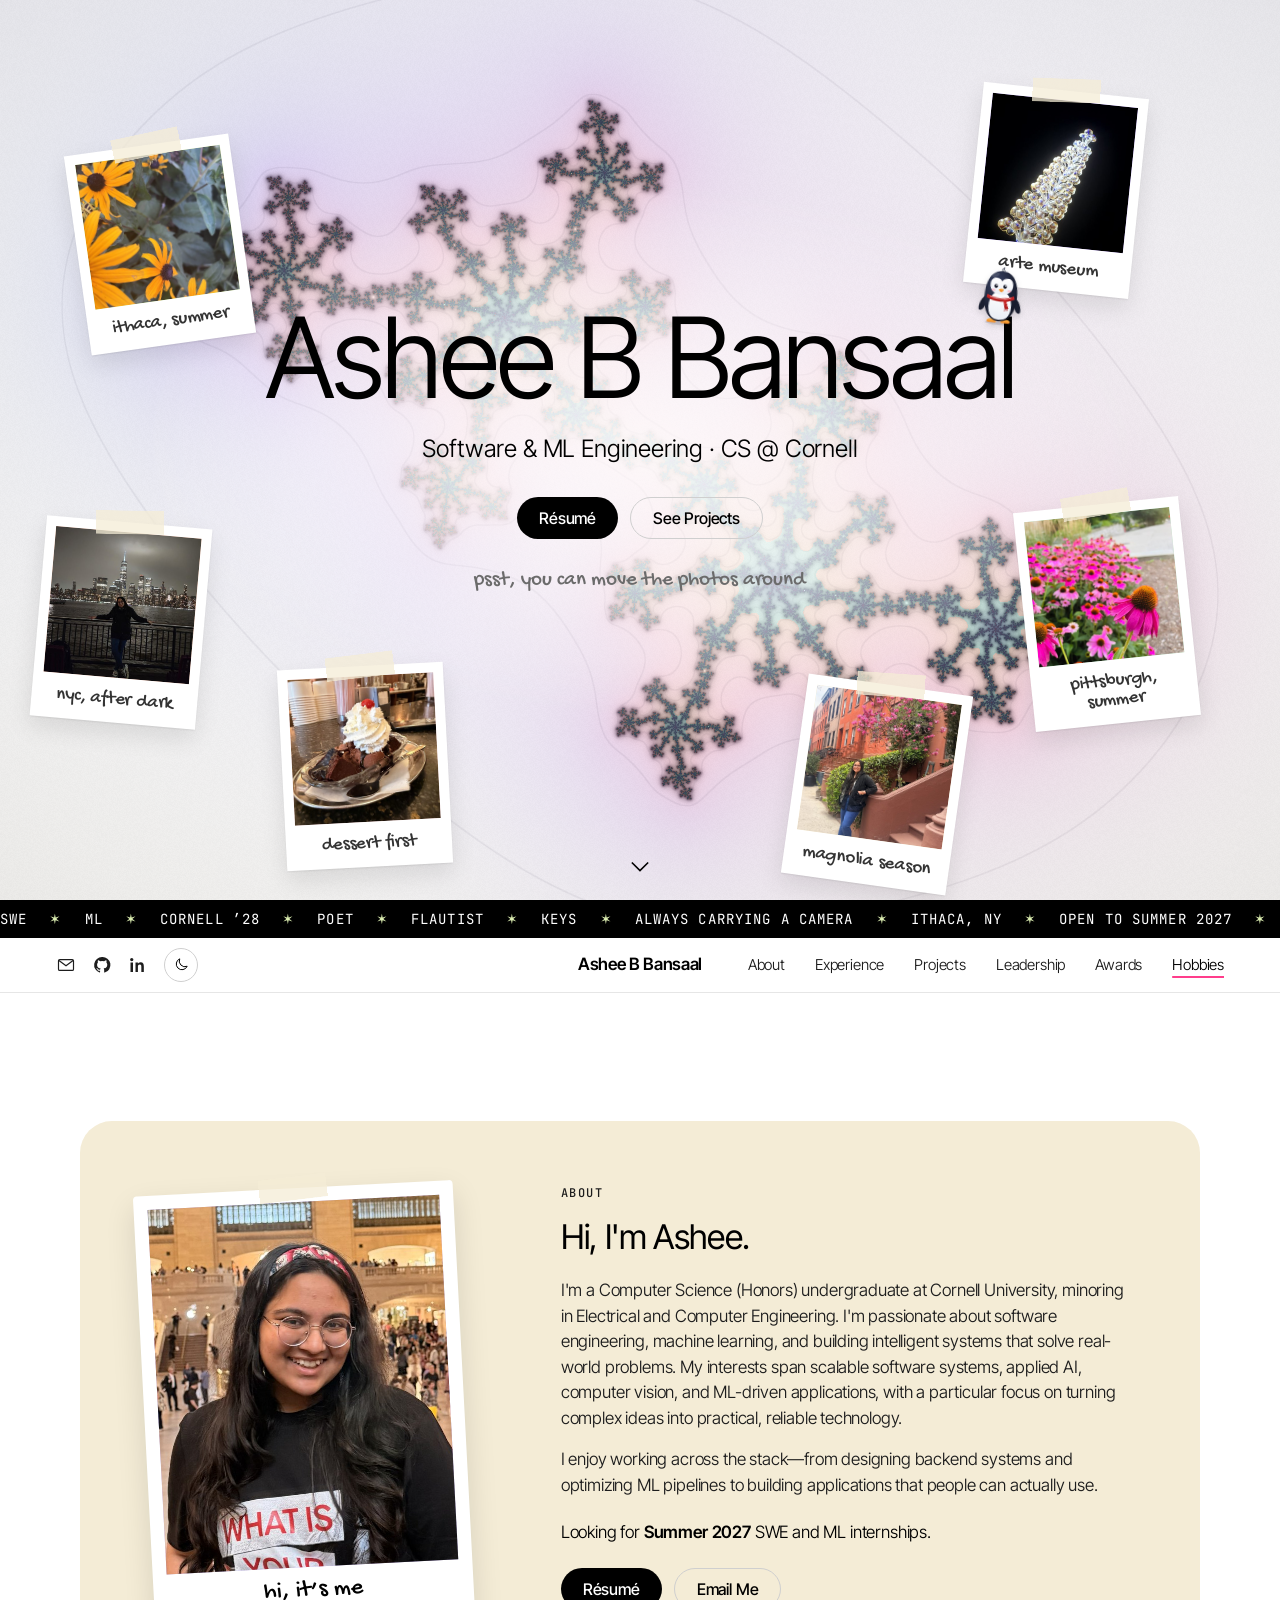
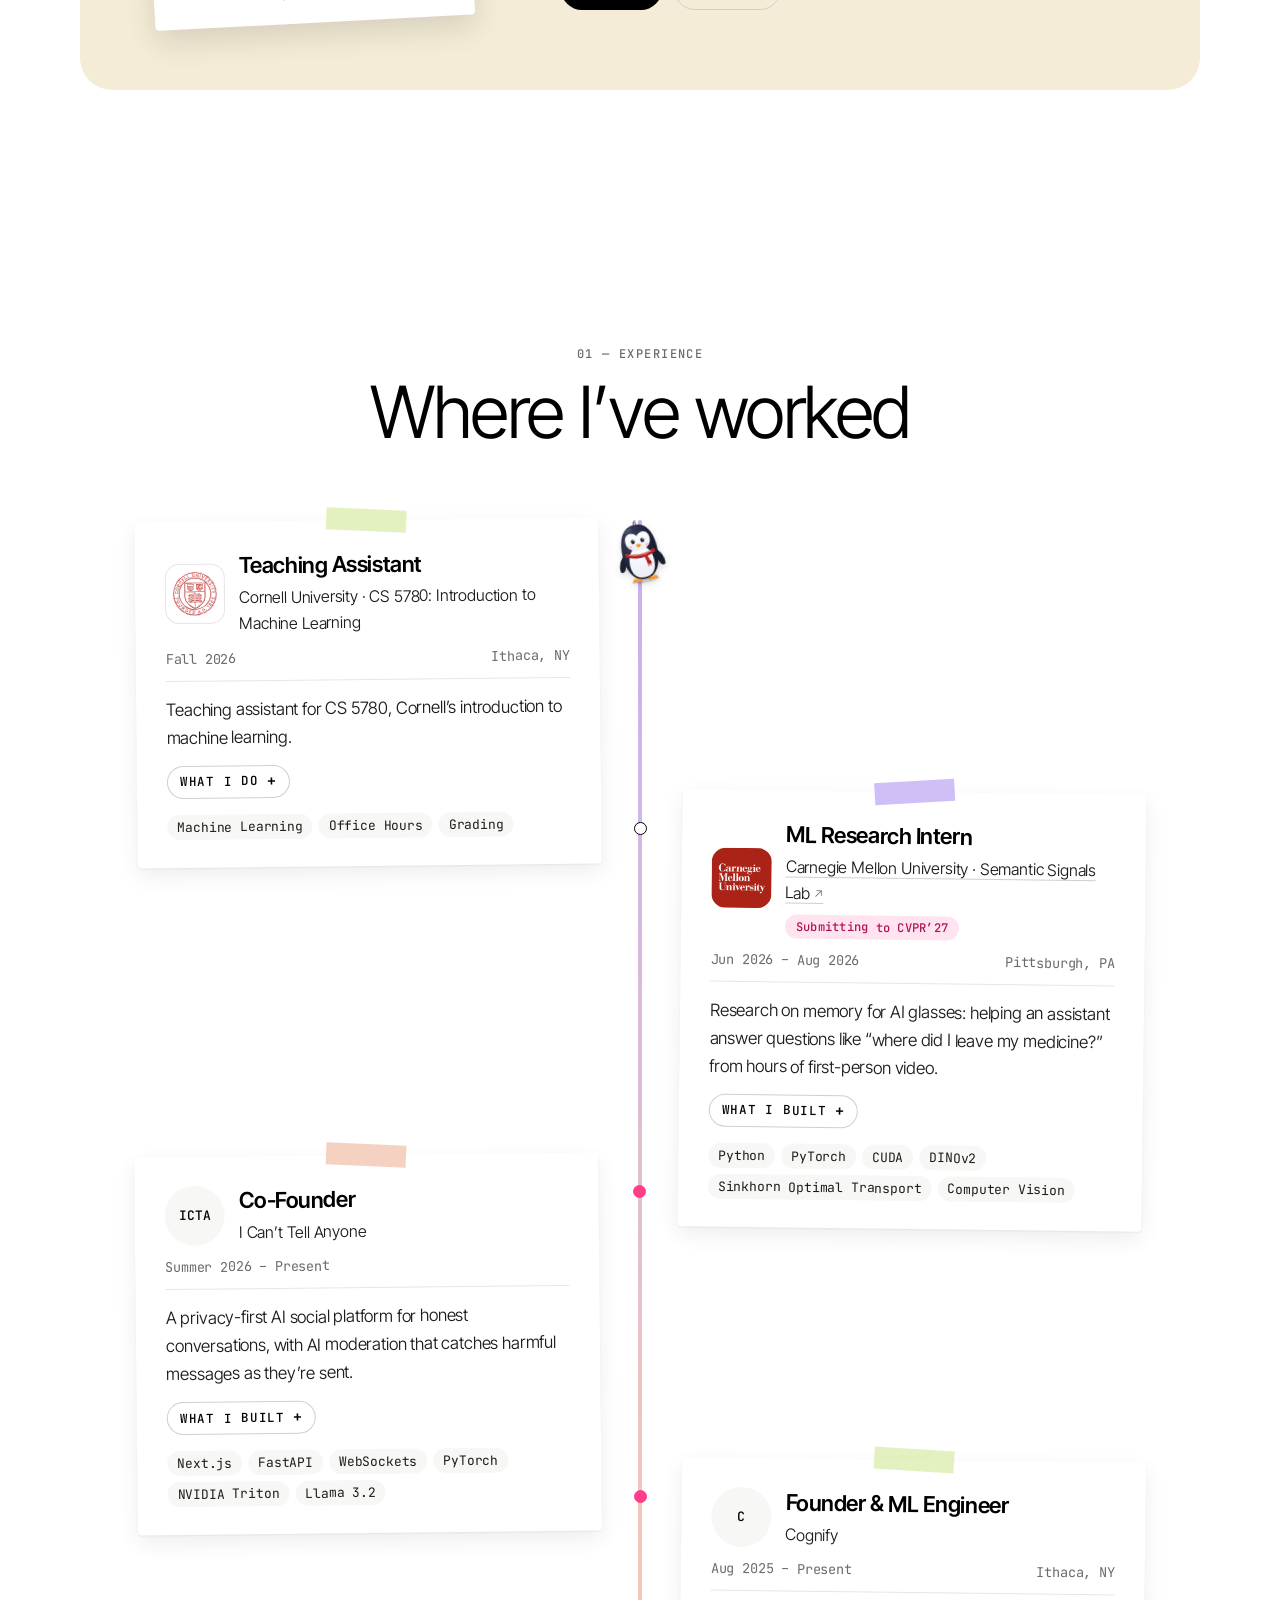
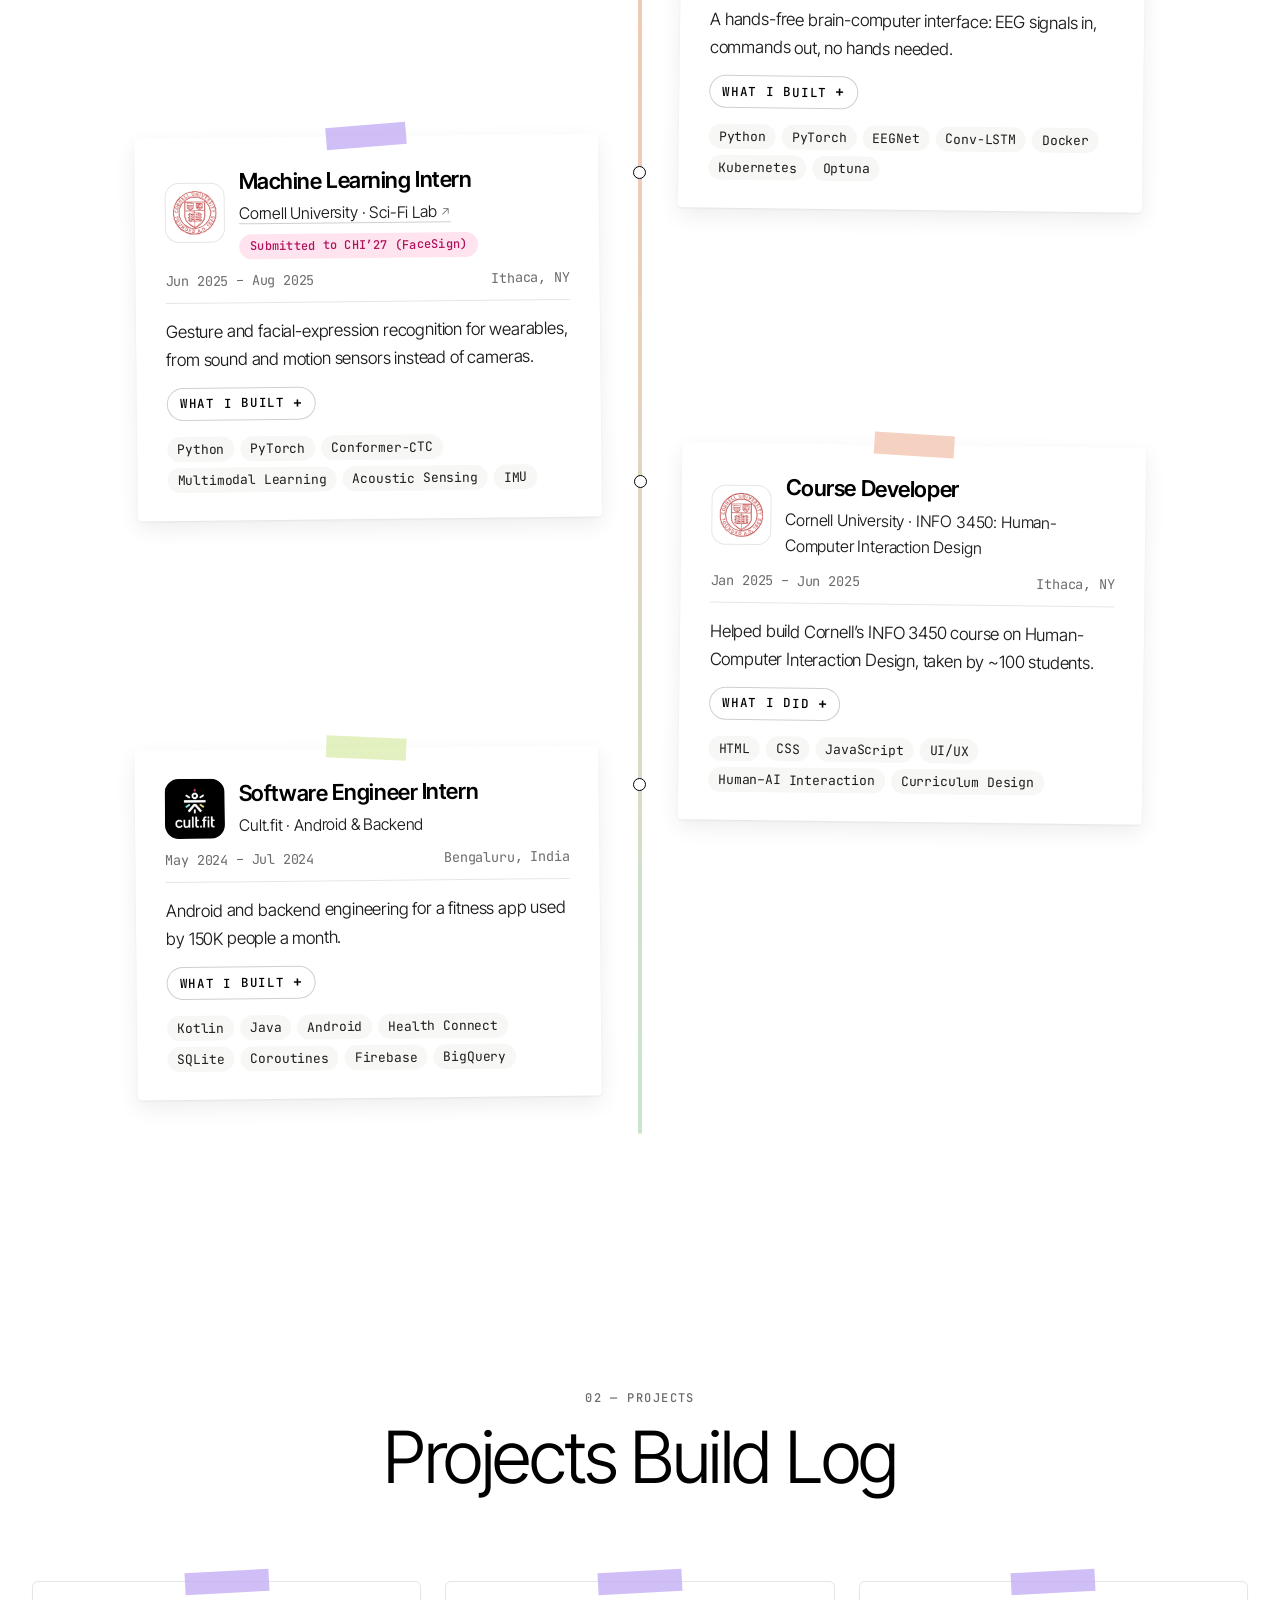
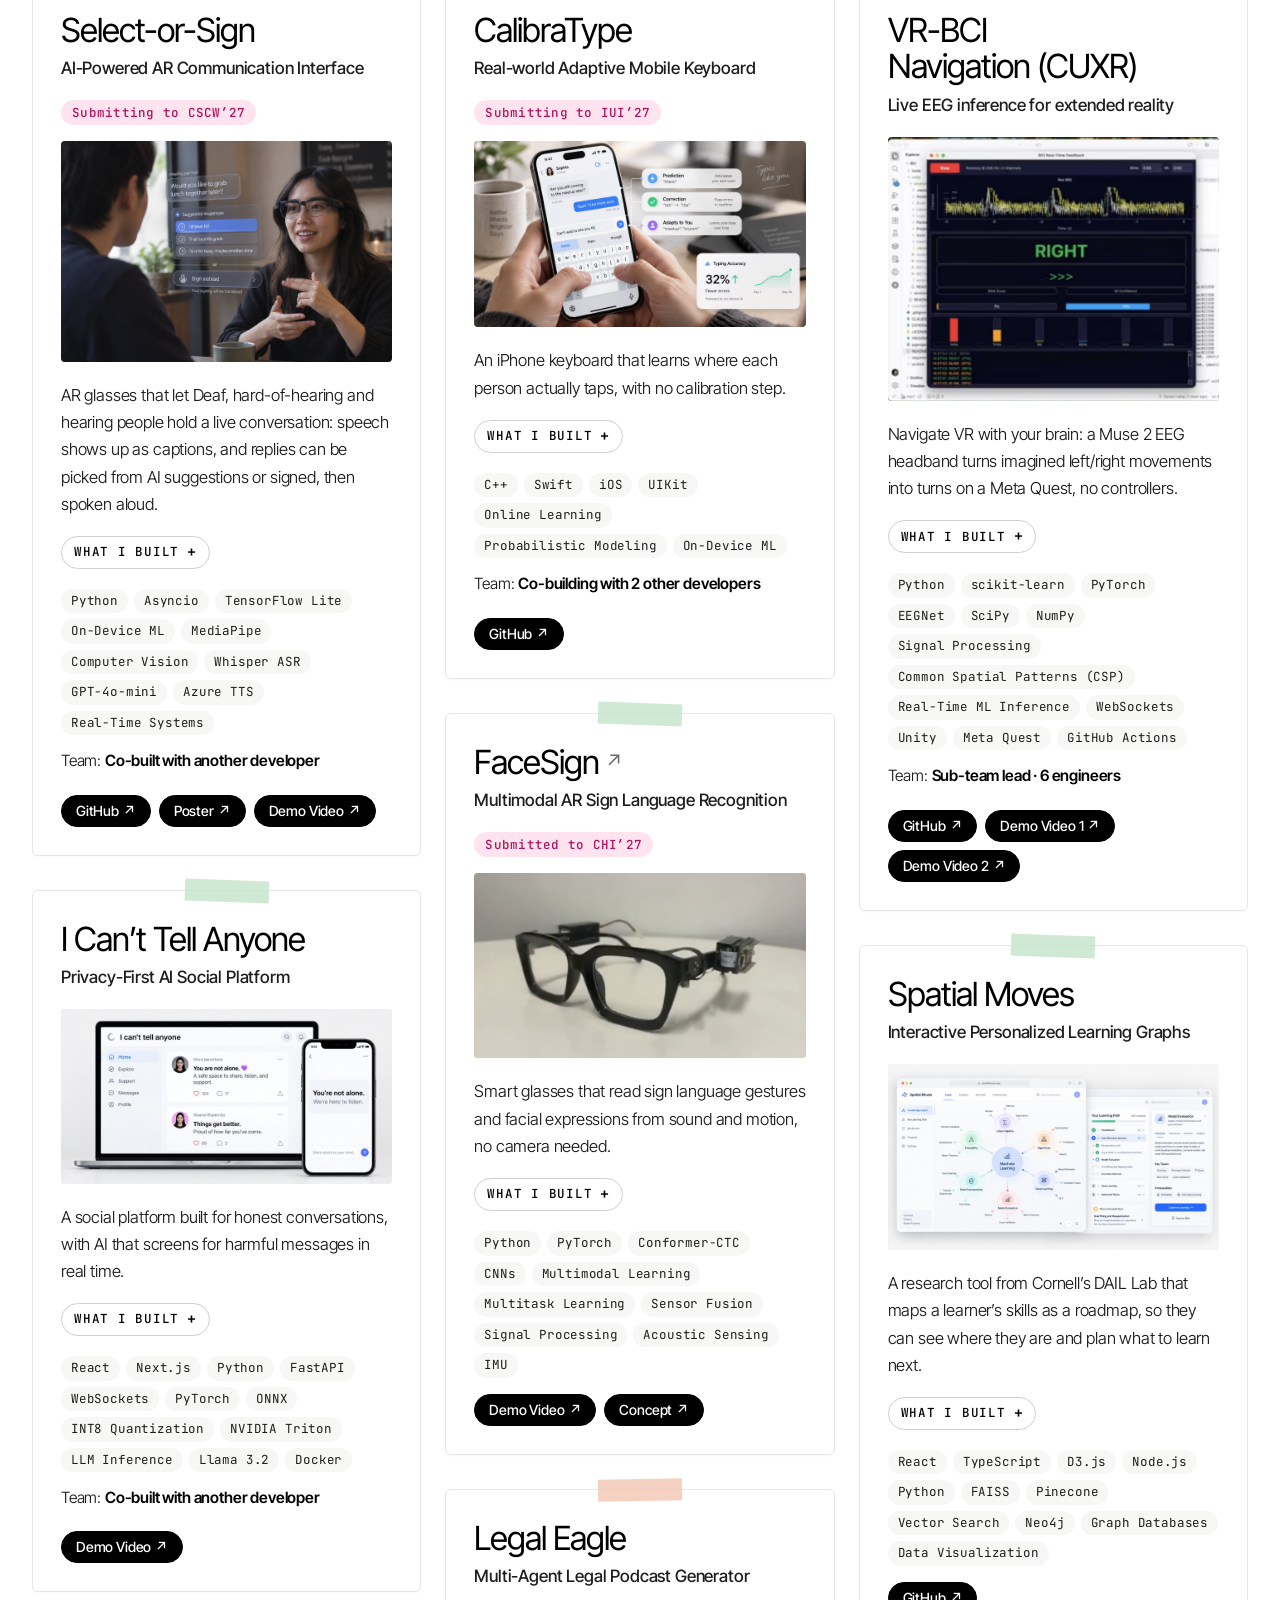
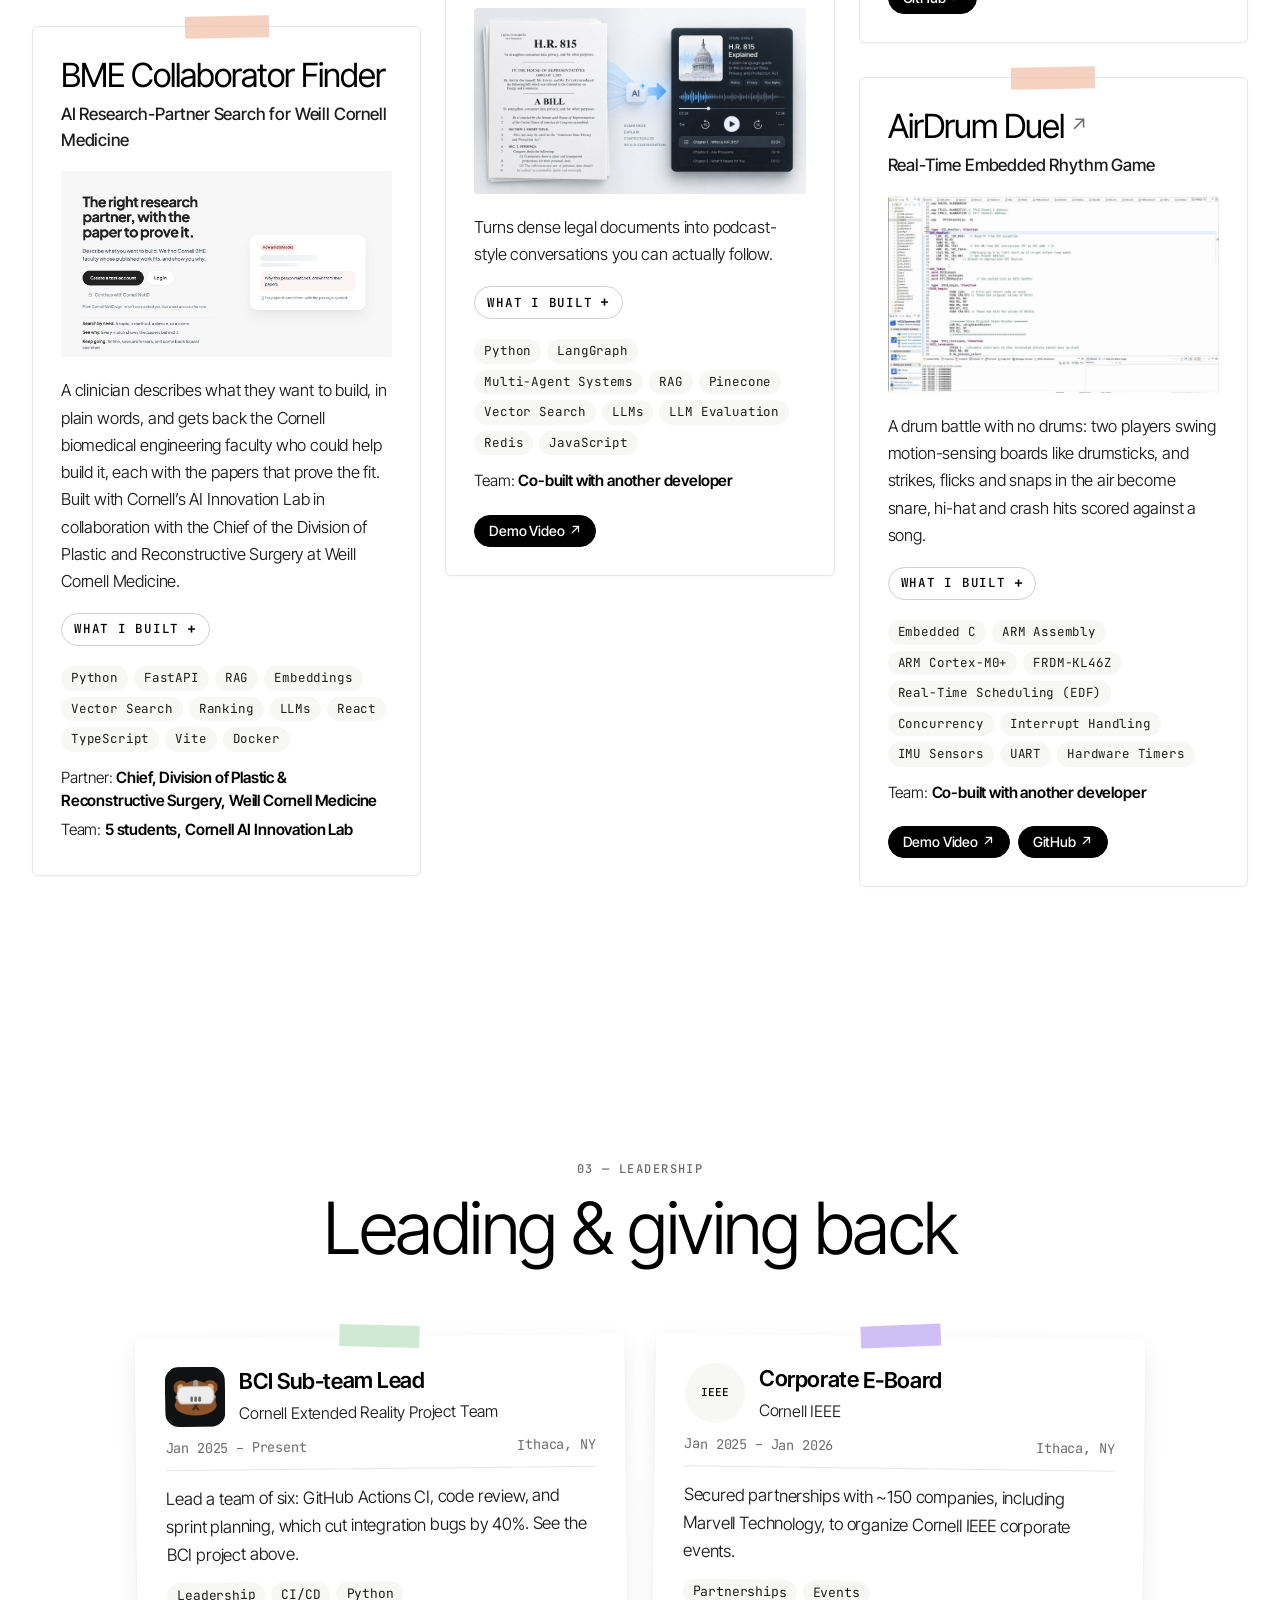
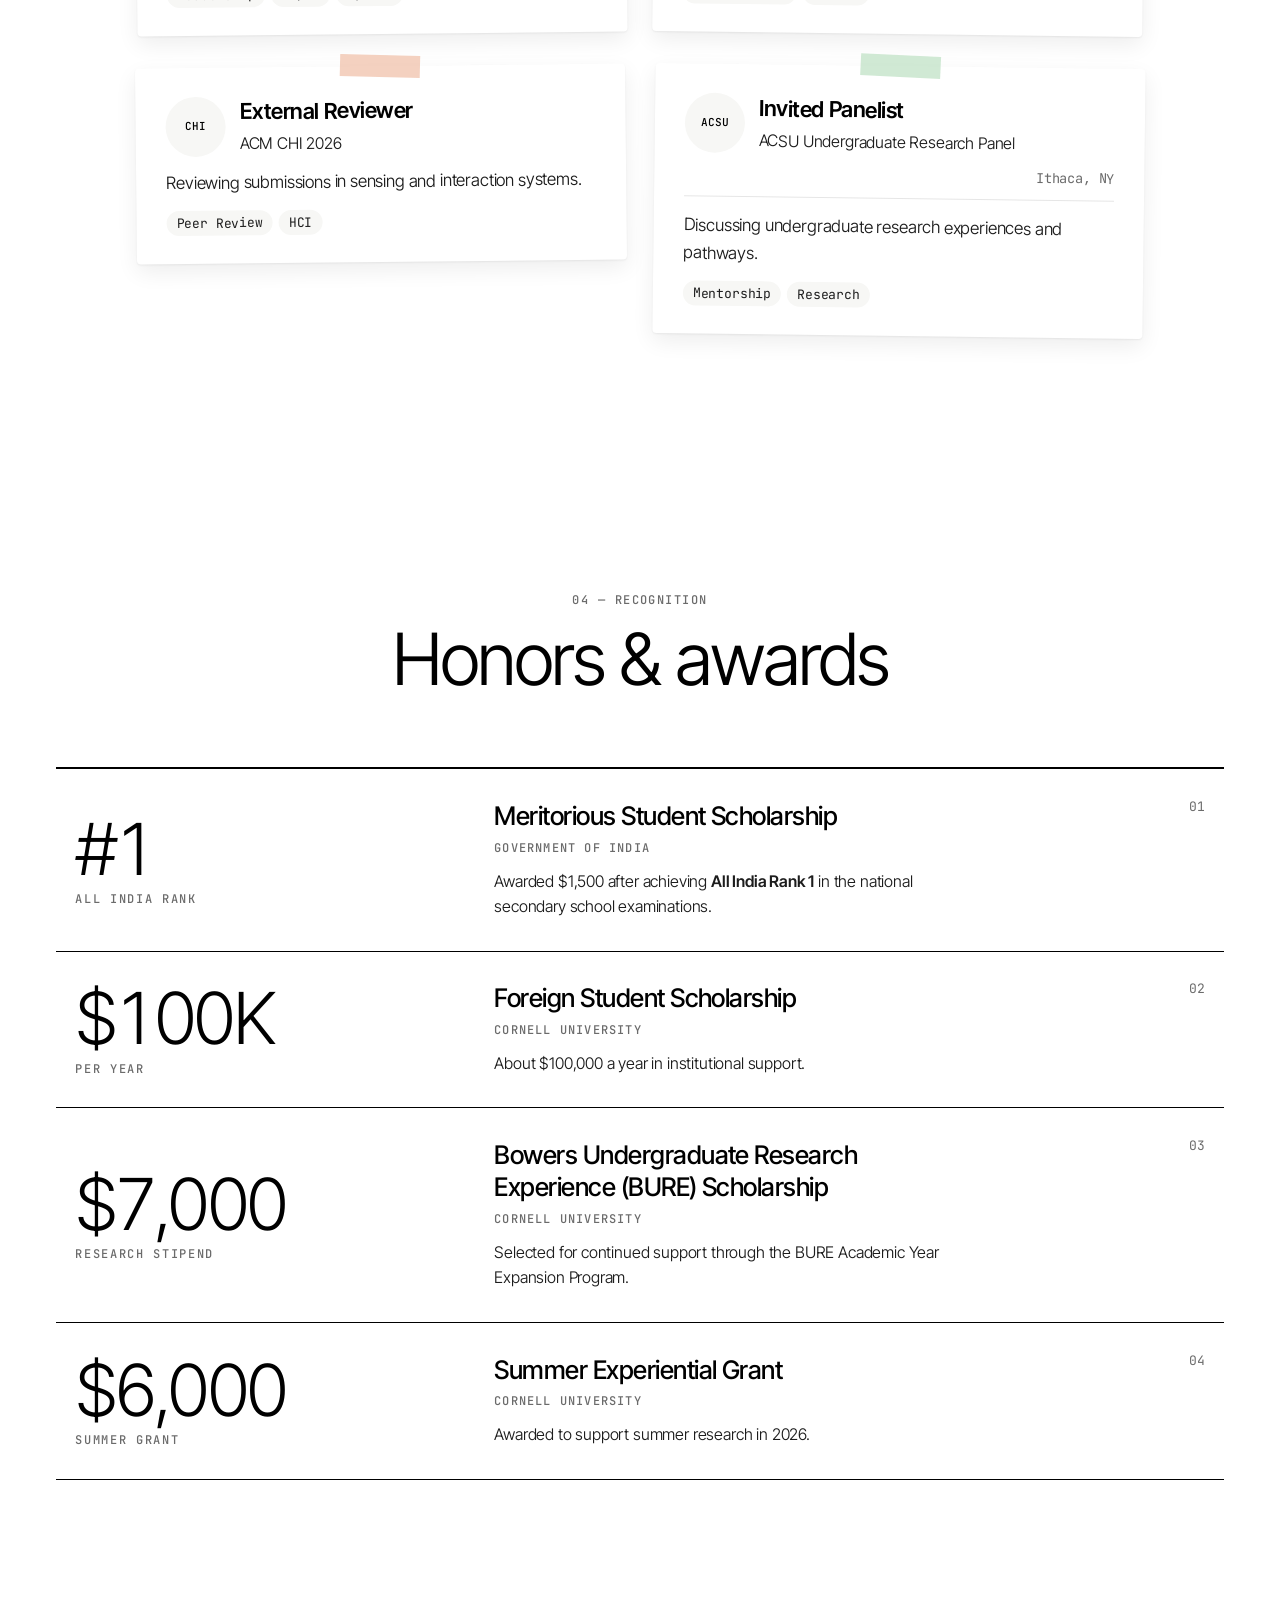
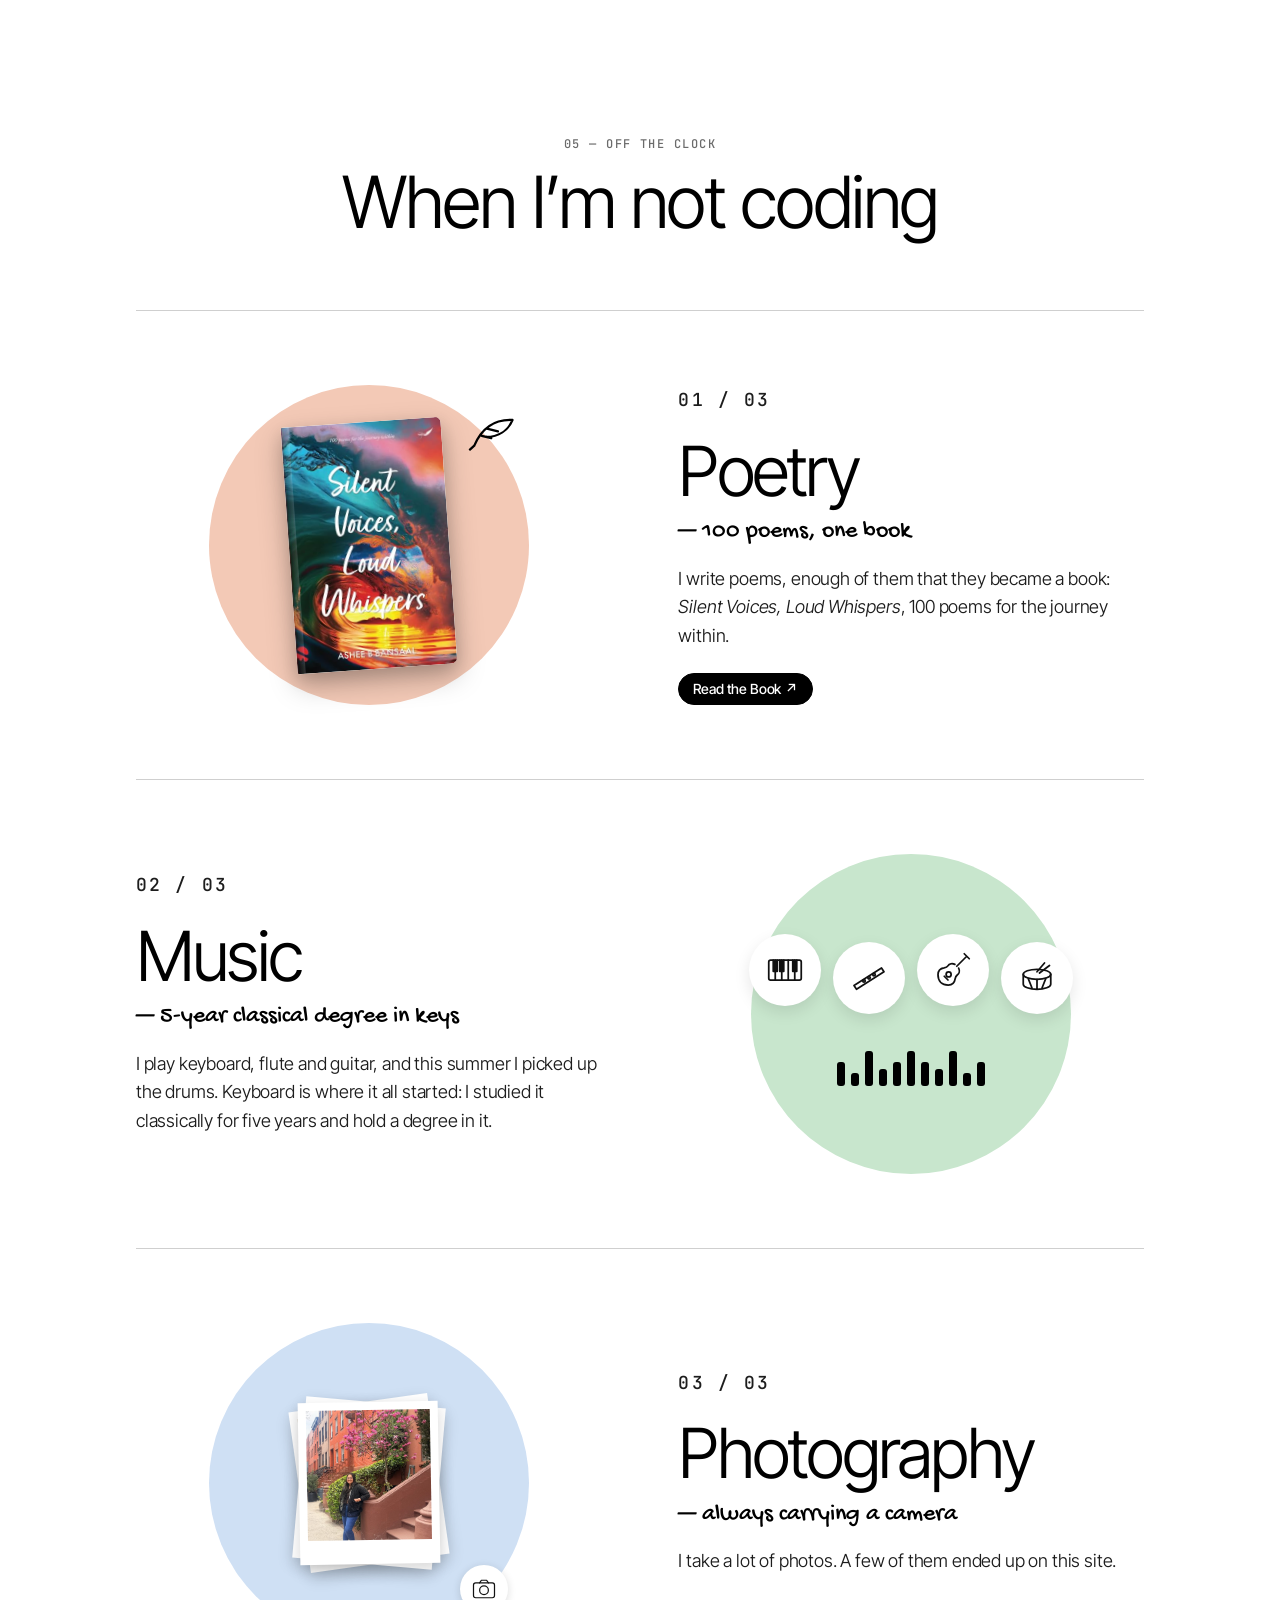
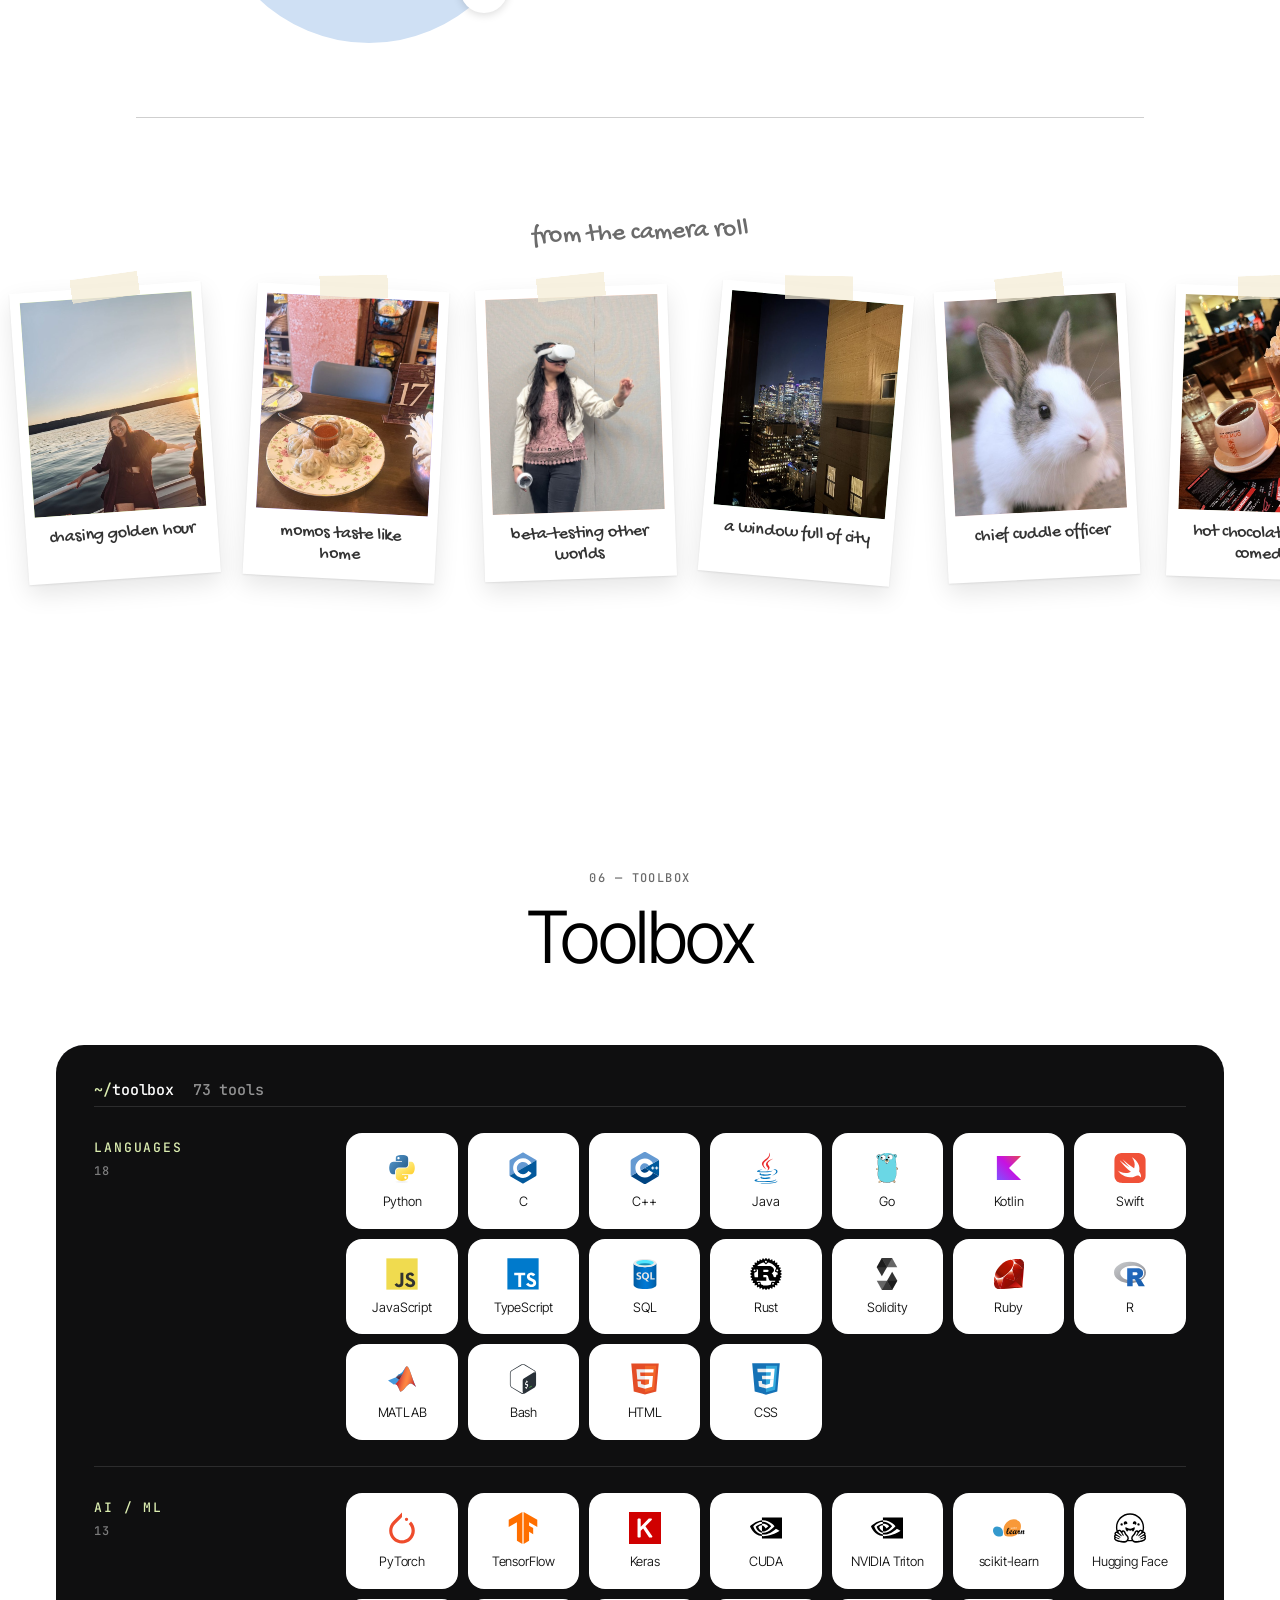
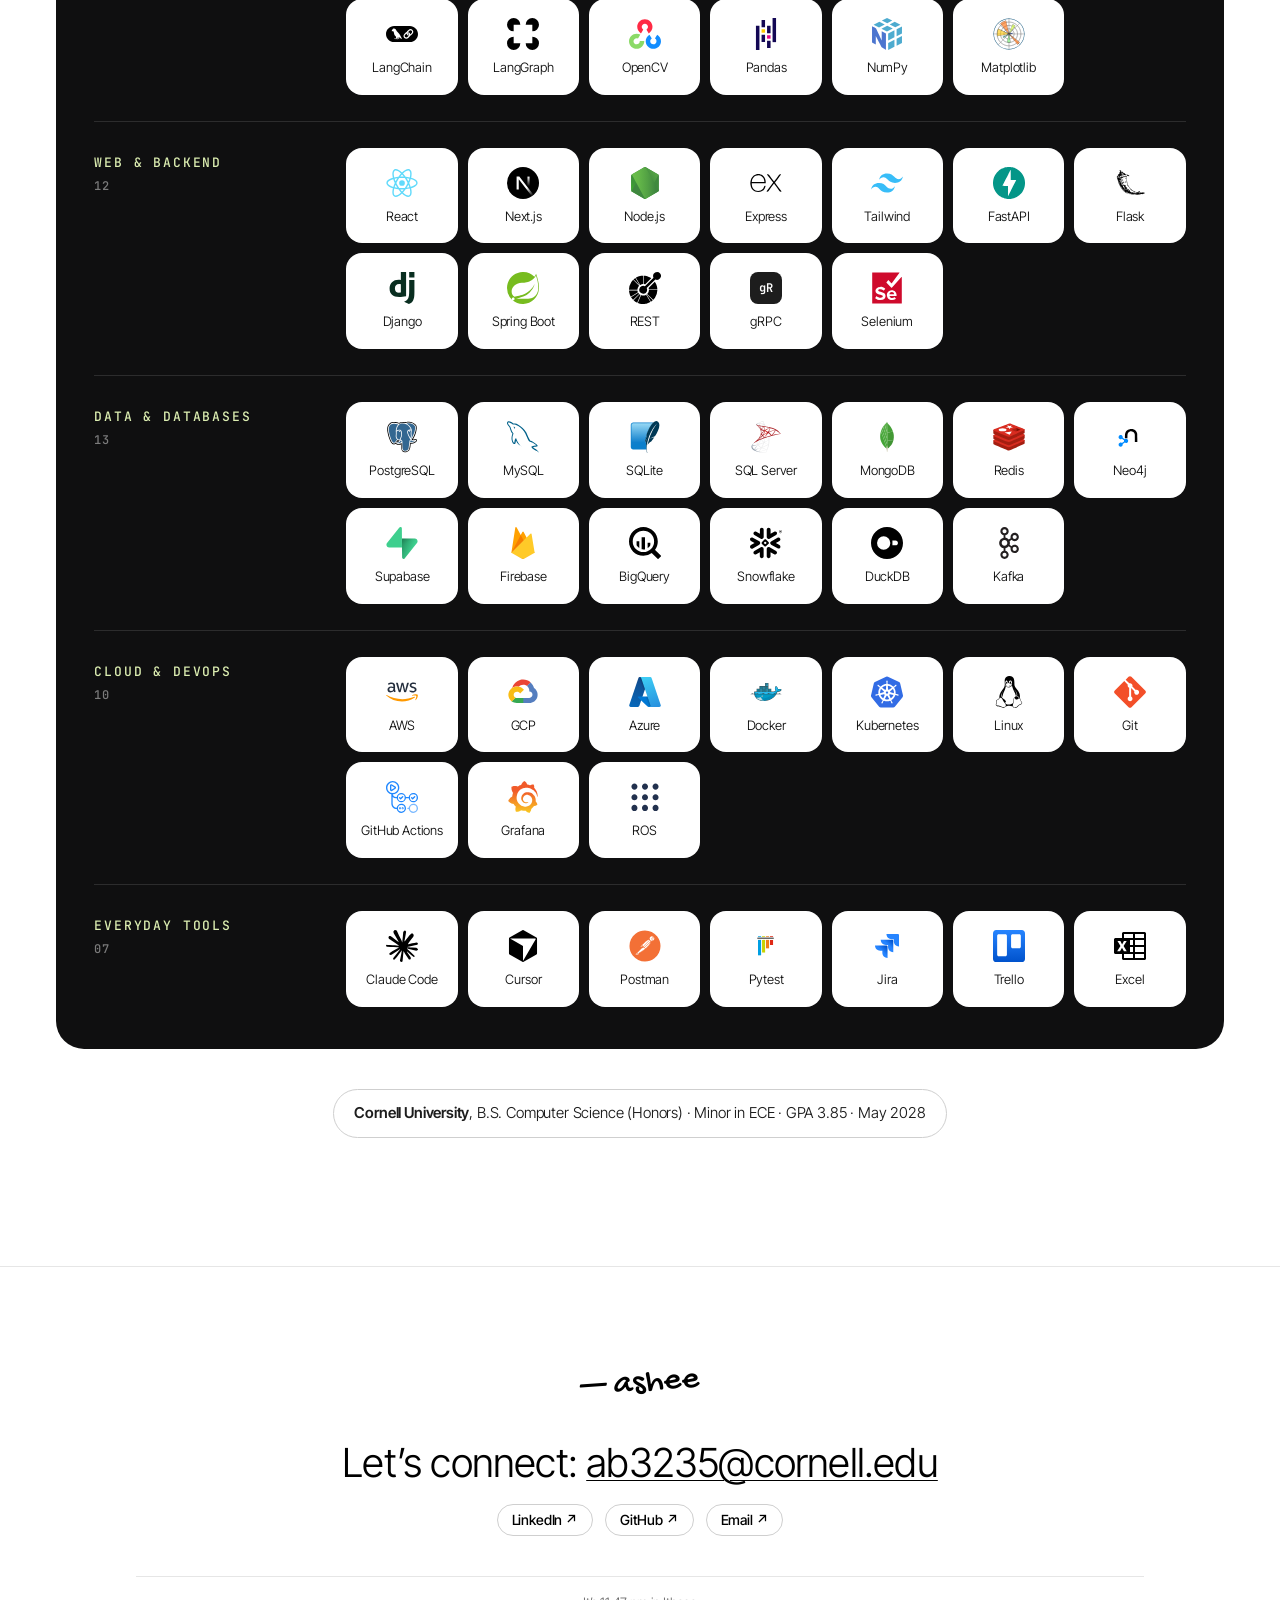
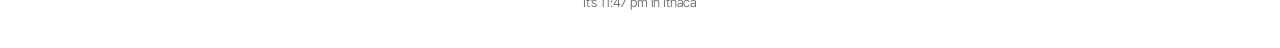
==== commit f949a8e6: "Add BME Collaborator Finder project Co-Authored-By: Claude Opus 5.5 <noreply@anthropic.com>" ====
--- a/index.html
+++ b/index.html
@@ -278,71 +278,82 @@
             <div class="details"><p class="detail"><span data-edit="PROJECTS.1.details.0.0">Team</span>: <b data-edit="PROJECTS.1.details.0.1">Co-built with another developer</b></p></div>
             <div class="proj-links"><a class="link-pill" href="https://youtu.be/d6EKJWPPSjk" target="_blank" rel="noopener" data-edit-href="PROJECTS.1.buttons.0.1"><span data-edit="PROJECTS.1.buttons.0.0">Demo Video</span> <span aria-hidden="true">↗</span></a></div>
           </article>
-          <article class="pcard" id="calibratype" data-project="2" data-link="#" data-fit="cover">
-            <h3><span data-edit="PROJECTS.2.name">CalibraType</span></h3>
-            <p class="sub" data-edit="PROJECTS.2.subtitle">Real-world Adaptive Mobile Keyboard</p>
-            <p class="venue" data-edit="PROJECTS.2.venue">Submitting to IUI’27</p>
-            <div class="card-art tint-coral is-cover"><img src="photos/calibratype.jpg?v=d29e1e9a" alt="CalibraType" loading="lazy" style="object-fit:cover;object-position:50% 50%"></div>
-            <p class="desc" data-edit="PROJECTS.2.text">An iPhone keyboard that learns where each person actually taps, with no calibration step.</p>
-            <details class="built"><summary>What I built</summary><ul><li data-edit="PROJECTS.2.built.0">Built a C++ online probabilistic model that filters noisy touches and keeps updating a 2D Gaussian for every key from real typing.</li><li data-edit="PROJECTS.2.built.1">Reduced input errors by 28%.</li><li data-edit="PROJECTS.2.built.2">Evaluated it in an iOS study app that compares a classic fixed keyboard against the adaptive one, logging every touch, timing and correction.</li></ul></details>
-            <ul class="tags ptags"><li data-edit="PROJECTS.2.tags.0">C++</li><li data-edit="PROJECTS.2.tags.1">Swift</li><li data-edit="PROJECTS.2.tags.2">iOS</li><li data-edit="PROJECTS.2.tags.3">UIKit</li><li data-edit="PROJECTS.2.tags.4">Online Learning</li><li data-edit="PROJECTS.2.tags.5">Probabilistic Modeling</li><li data-edit="PROJECTS.2.tags.6">On-Device ML</li></ul>
-            <div class="details"><p class="detail"><span data-edit="PROJECTS.2.details.0.0">Team</span>: <b data-edit="PROJECTS.2.details.0.1">Co-building with 2 other developers</b></p></div>
-            <div class="proj-links"><a class="link-pill" href="https://github.com/JimmyChen02/ios-typing-data-collector" target="_blank" rel="noopener" data-edit-href="PROJECTS.2.buttons.0.1"><span data-edit="PROJECTS.2.buttons.0.0">GitHub</span> <span aria-hidden="true">↗</span></a></div>
-          </article>
-          <article class="pcard" id="facesign" data-project="3" data-link="https://kommodo.ai/i/aLtOEzaXE31cF5kimyjV" data-fit="cover">
-            <h3><a href="https://kommodo.ai/i/aLtOEzaXE31cF5kimyjV" target="_blank" rel="noopener" data-edit-href="PROJECTS.3.link"><span data-edit="PROJECTS.3.name">FaceSign</span><span class="go" aria-hidden="true">↗</span></a></h3>
-            <p class="sub" data-edit="PROJECTS.3.subtitle">Multimodal AR Sign Language Recognition</p>
-            <p class="venue" data-edit="PROJECTS.3.venue">Submitted to CHI’27</p>
-            <a class="art-link" href="https://kommodo.ai/i/aLtOEzaXE31cF5kimyjV" target="_blank" rel="noopener" tabindex="-1" aria-hidden="true"><div class="card-art tint-lime is-cover"><img src="photos/facesign.jpg?v=10e6bae0" alt="FaceSign" loading="lazy" style="object-fit:cover;object-position:50% 50%"></div></a>
-            <p class="desc" data-edit="PROJECTS.3.text">Smart glasses that read sign language gestures and facial expressions from sound and motion, no camera needed.</p>
-            <details class="built"><summary>What I built</summary><ul><li data-edit="PROJECTS.3.built.0">Built a multimodal Conformer-CTC model fusing 4-channel acoustic and 6-axis IMU signals across 35 gesture classes.</li><li data-edit="PROJECTS.3.built.1">Trained on 6K sequences with cross-user pretraining, per-user personalization and multitask learning.</li><li data-edit="PROJECTS.3.built.2">Reached 98.9% gesture accuracy and 97.4% facial-expression F1, up to 24.4% above CTC baselines.</li></ul></details>
-            <ul class="tags ptags"><li data-edit="PROJECTS.3.tags.0">Python</li><li data-edit="PROJECTS.3.tags.1">PyTorch</li><li data-edit="PROJECTS.3.tags.2">Conformer-CTC</li><li data-edit="PROJECTS.3.tags.3">CNNs</li><li data-edit="PROJECTS.3.tags.4">Multimodal Learning</li><li data-edit="PROJECTS.3.tags.5">Multitask Learning</li><li data-edit="PROJECTS.3.tags.6">Sensor Fusion</li><li data-edit="PROJECTS.3.tags.7">Signal Processing</li><li data-edit="PROJECTS.3.tags.8">Acoustic Sensing</li><li data-edit="PROJECTS.3.tags.9">IMU</li></ul>
+          <article class="pcard" id="bme-collaborator-finder" data-project="2" data-link="#" data-fit="cover">
+            <h3><span data-edit="PROJECTS.2.name">BME Collaborator Finder</span></h3>
+            <p class="sub" data-edit="PROJECTS.2.subtitle">AI Research-Partner Search for Weill Cornell Medicine</p>
+            <p class="venue is-empty" data-edit="PROJECTS.2.venue"></p>
+            <div class="card-art tint-coral is-cover"><img src="photos/collaborator-finder.jpg?v=62eabeae" alt="BME Collaborator Finder" loading="lazy" style="object-fit:cover;object-position:50% 40%"></div>
+            <p class="desc" data-edit="PROJECTS.2.text">A clinician describes what they want to build, in plain words, and gets back the Cornell biomedical engineering faculty who could help build it, each with the papers that prove the fit. Built with Cornell’s AI Innovation Lab in collaboration with the Chief of the Division of Plastic and Reconstructive Surgery at Weill Cornell Medicine.</p>
+            <details class="built"><summary>What I built</summary><ul><li data-edit="PROJECTS.2.built.0">Built the backend for “Ask AI”: a FastAPI chat service whose answers must cite the papers behind every name, with uncited references stripped and unseen names flagged.</li><li data-edit="PROJECTS.2.built.1">Tuned the embedding-based, three-tier ranking pipeline (papers → passages → people) on a held-out set, raising recall@10 from 0.74 to 0.84 and cutting unreturned matches from 9 to 1; found that prolific authors win on max similarity and proposed a fix.</li><li data-edit="PROJECTS.2.built.2">Designed and built the React/TypeScript front end: search, Ask AI, evidence cards, saved professors, history and test accounts.</li></ul></details>
+            <ul class="tags ptags"><li data-edit="PROJECTS.2.tags.0">Python</li><li data-edit="PROJECTS.2.tags.1">FastAPI</li><li data-edit="PROJECTS.2.tags.2">RAG</li><li data-edit="PROJECTS.2.tags.3">Embeddings</li><li data-edit="PROJECTS.2.tags.4">Vector Search</li><li data-edit="PROJECTS.2.tags.5">Ranking</li><li data-edit="PROJECTS.2.tags.6">LLMs</li><li data-edit="PROJECTS.2.tags.7">React</li><li data-edit="PROJECTS.2.tags.8">TypeScript</li><li data-edit="PROJECTS.2.tags.9">Vite</li><li data-edit="PROJECTS.2.tags.10">Docker</li></ul>
+            <div class="details"><p class="detail"><span data-edit="PROJECTS.2.details.0.0">Partner</span>: <b data-edit="PROJECTS.2.details.0.1">Chief, Division of Plastic &amp; Reconstructive Surgery, Weill Cornell Medicine</b></p><p class="detail"><span data-edit="PROJECTS.2.details.1.0">Team</span>: <b data-edit="PROJECTS.2.details.1.1">5 students, Cornell AI Innovation Lab</b></p></div>
+            
+          </article>
+          <article class="pcard" id="calibratype" data-project="3" data-link="#" data-fit="cover">
+            <h3><span data-edit="PROJECTS.3.name">CalibraType</span></h3>
+            <p class="sub" data-edit="PROJECTS.3.subtitle">Real-world Adaptive Mobile Keyboard</p>
+            <p class="venue" data-edit="PROJECTS.3.venue">Submitting to IUI’27</p>
+            <div class="card-art tint-lime is-cover"><img src="photos/calibratype.jpg?v=d29e1e9a" alt="CalibraType" loading="lazy" style="object-fit:cover;object-position:50% 50%"></div>
+            <p class="desc" data-edit="PROJECTS.3.text">An iPhone keyboard that learns where each person actually taps, with no calibration step.</p>
+            <details class="built"><summary>What I built</summary><ul><li data-edit="PROJECTS.3.built.0">Built a C++ online probabilistic model that filters noisy touches and keeps updating a 2D Gaussian for every key from real typing.</li><li data-edit="PROJECTS.3.built.1">Reduced input errors by 28%.</li><li data-edit="PROJECTS.3.built.2">Evaluated it in an iOS study app that compares a classic fixed keyboard against the adaptive one, logging every touch, timing and correction.</li></ul></details>
+            <ul class="tags ptags"><li data-edit="PROJECTS.3.tags.0">C++</li><li data-edit="PROJECTS.3.tags.1">Swift</li><li data-edit="PROJECTS.3.tags.2">iOS</li><li data-edit="PROJECTS.3.tags.3">UIKit</li><li data-edit="PROJECTS.3.tags.4">Online Learning</li><li data-edit="PROJECTS.3.tags.5">Probabilistic Modeling</li><li data-edit="PROJECTS.3.tags.6">On-Device ML</li></ul>
+            <div class="details"><p class="detail"><span data-edit="PROJECTS.3.details.0.0">Team</span>: <b data-edit="PROJECTS.3.details.0.1">Co-building with 2 other developers</b></p></div>
+            <div class="proj-links"><a class="link-pill" href="https://github.com/JimmyChen02/ios-typing-data-collector" target="_blank" rel="noopener" data-edit-href="PROJECTS.3.buttons.0.1"><span data-edit="PROJECTS.3.buttons.0.0">GitHub</span> <span aria-hidden="true">↗</span></a></div>
+          </article>
+          <article class="pcard" id="facesign" data-project="4" data-link="https://kommodo.ai/i/aLtOEzaXE31cF5kimyjV" data-fit="cover">
+            <h3><a href="https://kommodo.ai/i/aLtOEzaXE31cF5kimyjV" target="_blank" rel="noopener" data-edit-href="PROJECTS.4.link"><span data-edit="PROJECTS.4.name">FaceSign</span><span class="go" aria-hidden="true">↗</span></a></h3>
+            <p class="sub" data-edit="PROJECTS.4.subtitle">Multimodal AR Sign Language Recognition</p>
+            <p class="venue" data-edit="PROJECTS.4.venue">Submitted to CHI’27</p>
+            <a class="art-link" href="https://kommodo.ai/i/aLtOEzaXE31cF5kimyjV" target="_blank" rel="noopener" tabindex="-1" aria-hidden="true"><div class="card-art tint-pink is-cover"><img src="photos/facesign.jpg?v=10e6bae0" alt="FaceSign" loading="lazy" style="object-fit:cover;object-position:50% 50%"></div></a>
+            <p class="desc" data-edit="PROJECTS.4.text">Smart glasses that read sign language gestures and facial expressions from sound and motion, no camera needed.</p>
+            <details class="built"><summary>What I built</summary><ul><li data-edit="PROJECTS.4.built.0">Built a multimodal Conformer-CTC model fusing 4-channel acoustic and 6-axis IMU signals across 35 gesture classes.</li><li data-edit="PROJECTS.4.built.1">Trained on 6K sequences with cross-user pretraining, per-user personalization and multitask learning.</li><li data-edit="PROJECTS.4.built.2">Reached 98.9% gesture accuracy and 97.4% facial-expression F1, up to 24.4% above CTC baselines.</li></ul></details>
+            <ul class="tags ptags"><li data-edit="PROJECTS.4.tags.0">Python</li><li data-edit="PROJECTS.4.tags.1">PyTorch</li><li data-edit="PROJECTS.4.tags.2">Conformer-CTC</li><li data-edit="PROJECTS.4.tags.3">CNNs</li><li data-edit="PROJECTS.4.tags.4">Multimodal Learning</li><li data-edit="PROJECTS.4.tags.5">Multitask Learning</li><li data-edit="PROJECTS.4.tags.6">Sensor Fusion</li><li data-edit="PROJECTS.4.tags.7">Signal Processing</li><li data-edit="PROJECTS.4.tags.8">Acoustic Sensing</li><li data-edit="PROJECTS.4.tags.9">IMU</li></ul>
             <div class="details"></div>
-            <div class="proj-links"><a class="link-pill" href="https://youtu.be/iAjPd3CNK30" target="_blank" rel="noopener" data-edit-href="PROJECTS.3.buttons.0.1"><span data-edit="PROJECTS.3.buttons.0.0">Demo Video</span> <span aria-hidden="true">↗</span></a><a class="link-pill" href="https://yourimageshare.com/ib/ulscpG3rD8.png" target="_blank" rel="noopener" data-edit-href="PROJECTS.3.buttons.1.1"><span data-edit="PROJECTS.3.buttons.1.0">Concept</span> <span aria-hidden="true">↗</span></a></div>
-          </article>
-          <article class="pcard" id="legal-eagle" data-project="4" data-link="#" data-fit="cover">
-            <h3><span data-edit="PROJECTS.4.name">Legal Eagle</span></h3>
-            <p class="sub" data-edit="PROJECTS.4.subtitle">Multi-Agent Legal Podcast Generator</p>
-            <p class="venue is-empty" data-edit="PROJECTS.4.venue"></p>
-            <div class="card-art tint-pink is-cover"><img src="photos/legal-eagle.jpg?v=0de50ea0" alt="Legal Eagle" loading="lazy" style="object-fit:cover;object-position:50% 50%"></div>
-            <p class="desc" data-edit="PROJECTS.4.text">Turns dense legal documents into podcast-style conversations you can actually follow.</p>
-            <details class="built"><summary>What I built</summary><ul><li data-edit="PROJECTS.4.built.0">Built a multi-agent RAG pipeline in LangGraph, with Pinecone vector search over the source document.</li><li data-edit="PROJECTS.4.built.1">Reduced hallucinations by 35%.</li><li data-edit="PROJECTS.4.built.2">Cut LLM token costs by 98.5%.</li></ul></details>
-            <ul class="tags ptags"><li data-edit="PROJECTS.4.tags.0">Python</li><li data-edit="PROJECTS.4.tags.1">LangGraph</li><li data-edit="PROJECTS.4.tags.2">Multi-Agent Systems</li><li data-edit="PROJECTS.4.tags.3">RAG</li><li data-edit="PROJECTS.4.tags.4">Pinecone</li><li data-edit="PROJECTS.4.tags.5">Vector Search</li><li data-edit="PROJECTS.4.tags.6">LLMs</li><li data-edit="PROJECTS.4.tags.7">LLM Evaluation</li><li data-edit="PROJECTS.4.tags.8">Redis</li><li data-edit="PROJECTS.4.tags.9">JavaScript</li></ul>
-            <div class="details"><p class="detail"><span data-edit="PROJECTS.4.details.0.0">Team</span>: <b data-edit="PROJECTS.4.details.0.1">Co-built with another developer</b></p></div>
-            <div class="proj-links"><a class="link-pill" href="https://youtu.be/ReSZEn3ARvg" target="_blank" rel="noopener" data-edit-href="PROJECTS.4.buttons.0.1"><span data-edit="PROJECTS.4.buttons.0.0">Demo Video</span> <span aria-hidden="true">↗</span></a></div>
-          </article>
-          <article class="pcard" id="vr-bci-navigation-cuxr" data-project="5" data-link="#" data-fit="cover">
-            <h3><span data-edit="PROJECTS.5.name">VR-BCI Navigation (CUXR)</span></h3>
-            <p class="sub" data-edit="PROJECTS.5.subtitle">Live EEG inference for extended reality</p>
+            <div class="proj-links"><a class="link-pill" href="https://youtu.be/iAjPd3CNK30" target="_blank" rel="noopener" data-edit-href="PROJECTS.4.buttons.0.1"><span data-edit="PROJECTS.4.buttons.0.0">Demo Video</span> <span aria-hidden="true">↗</span></a><a class="link-pill" href="https://yourimageshare.com/ib/ulscpG3rD8.png" target="_blank" rel="noopener" data-edit-href="PROJECTS.4.buttons.1.1"><span data-edit="PROJECTS.4.buttons.1.0">Concept</span> <span aria-hidden="true">↗</span></a></div>
+          </article>
+          <article class="pcard" id="legal-eagle" data-project="5" data-link="#" data-fit="cover">
+            <h3><span data-edit="PROJECTS.5.name">Legal Eagle</span></h3>
+            <p class="sub" data-edit="PROJECTS.5.subtitle">Multi-Agent Legal Podcast Generator</p>
             <p class="venue is-empty" data-edit="PROJECTS.5.venue"></p>
-            <div class="card-art tint-cream is-cover"><img src="photos/cuxr-bci.jpg?v=41067293" alt="VR-BCI Navigation (CUXR)" loading="lazy" style="object-fit:cover;object-position:50% 22%"></div>
-            <p class="desc" data-edit="PROJECTS.5.text">Navigate VR with your brain: a Muse 2 EEG headband turns imagined left/right movements into turns on a Meta Quest, no controllers.</p>
-            <details class="built"><summary>What I built</summary><ul><li data-edit="PROJECTS.5.built.0">Built a real-time 256 Hz EEG inference pipeline on FFT spectral features, reaching 82% accuracy across 20+ users.</li><li data-edit="PROJECTS.5.built.1">Streamed predictions over WebSockets into Unity to steer the headset, and detected intentional blinks at 88.7% accuracy.</li><li data-edit="PROJECTS.5.built.2">Lead a team of six, with GitHub Actions CI, code review and sprint planning that cut integration bugs by 40%.</li></ul></details>
-            <ul class="tags ptags"><li data-edit="PROJECTS.5.tags.0">Python</li><li data-edit="PROJECTS.5.tags.1">scikit-learn</li><li data-edit="PROJECTS.5.tags.2">PyTorch</li><li data-edit="PROJECTS.5.tags.3">EEGNet</li><li data-edit="PROJECTS.5.tags.4">SciPy</li><li data-edit="PROJECTS.5.tags.5">NumPy</li><li data-edit="PROJECTS.5.tags.6">Signal Processing</li><li data-edit="PROJECTS.5.tags.7">Common Spatial Patterns (CSP)</li><li data-edit="PROJECTS.5.tags.8">Real-Time ML Inference</li><li data-edit="PROJECTS.5.tags.9">WebSockets</li><li data-edit="PROJECTS.5.tags.10">Unity</li><li data-edit="PROJECTS.5.tags.11">Meta Quest</li><li data-edit="PROJECTS.5.tags.12">GitHub Actions</li></ul>
-            <div class="details"><p class="detail"><span data-edit="PROJECTS.5.details.0.0">Team</span>: <b data-edit="PROJECTS.5.details.0.1">Sub-team lead · 6 engineers</b></p></div>
-            <div class="proj-links"><a class="link-pill" href="https://github.com/CUXR/BCI-VR-Navigation.git" target="_blank" rel="noopener" data-edit-href="PROJECTS.5.buttons.0.1"><span data-edit="PROJECTS.5.buttons.0.0">GitHub</span> <span aria-hidden="true">↗</span></a><a class="link-pill" href="https://www.youtube.com/watch?v=tk2hOVV74W4" target="_blank" rel="noopener" data-edit-href="PROJECTS.5.buttons.1.1"><span data-edit="PROJECTS.5.buttons.1.0">Demo Video 1</span> <span aria-hidden="true">↗</span></a><a class="link-pill" href="https://www.youtube.com/watch?v=xWrw_kHVDX8" target="_blank" rel="noopener" data-edit-href="PROJECTS.5.buttons.2.1"><span data-edit="PROJECTS.5.buttons.2.0">Demo Video 2</span> <span aria-hidden="true">↗</span></a></div>
-          </article>
-          <article class="pcard" id="spatial-moves" data-project="6" data-link="#" data-fit="cover">
-            <h3><span data-edit="PROJECTS.6.name">Spatial Moves</span></h3>
-            <p class="sub" data-edit="PROJECTS.6.subtitle">Interactive Personalized Learning Graphs</p>
+            <div class="card-art tint-cream is-cover"><img src="photos/legal-eagle.jpg?v=0de50ea0" alt="Legal Eagle" loading="lazy" style="object-fit:cover;object-position:50% 50%"></div>
+            <p class="desc" data-edit="PROJECTS.5.text">Turns dense legal documents into podcast-style conversations you can actually follow.</p>
+            <details class="built"><summary>What I built</summary><ul><li data-edit="PROJECTS.5.built.0">Built a multi-agent RAG pipeline in LangGraph, with Pinecone vector search over the source document.</li><li data-edit="PROJECTS.5.built.1">Reduced hallucinations by 35%.</li><li data-edit="PROJECTS.5.built.2">Cut LLM token costs by 98.5%.</li></ul></details>
+            <ul class="tags ptags"><li data-edit="PROJECTS.5.tags.0">Python</li><li data-edit="PROJECTS.5.tags.1">LangGraph</li><li data-edit="PROJECTS.5.tags.2">Multi-Agent Systems</li><li data-edit="PROJECTS.5.tags.3">RAG</li><li data-edit="PROJECTS.5.tags.4">Pinecone</li><li data-edit="PROJECTS.5.tags.5">Vector Search</li><li data-edit="PROJECTS.5.tags.6">LLMs</li><li data-edit="PROJECTS.5.tags.7">LLM Evaluation</li><li data-edit="PROJECTS.5.tags.8">Redis</li><li data-edit="PROJECTS.5.tags.9">JavaScript</li></ul>
+            <div class="details"><p class="detail"><span data-edit="PROJECTS.5.details.0.0">Team</span>: <b data-edit="PROJECTS.5.details.0.1">Co-built with another developer</b></p></div>
+            <div class="proj-links"><a class="link-pill" href="https://youtu.be/ReSZEn3ARvg" target="_blank" rel="noopener" data-edit-href="PROJECTS.5.buttons.0.1"><span data-edit="PROJECTS.5.buttons.0.0">Demo Video</span> <span aria-hidden="true">↗</span></a></div>
+          </article>
+          <article class="pcard" id="vr-bci-navigation-cuxr" data-project="6" data-link="#" data-fit="cover">
+            <h3><span data-edit="PROJECTS.6.name">VR-BCI Navigation (CUXR)</span></h3>
+            <p class="sub" data-edit="PROJECTS.6.subtitle">Live EEG inference for extended reality</p>
             <p class="venue is-empty" data-edit="PROJECTS.6.venue"></p>
-            <div class="card-art tint-lilac is-cover"><img src="photos/spatial-moves.jpg?v=843b38b3" alt="Spatial Moves" loading="lazy" style="object-fit:cover;object-position:50% 50%"></div>
-            <p class="desc" data-edit="PROJECTS.6.text">A research tool from Cornell’s DAIL Lab that maps a learner’s skills as a roadmap, so they can see where they are and plan what to learn next.</p>
-            <details class="built"><summary>What I built</summary><ul><li data-edit="PROJECTS.6.built.0">Built an interactive React/TypeScript/D3 skill-roadmap interface that visualizes personalized learning graphs in real time.</li><li data-edit="PROJECTS.6.built.1">Implemented FAISS/Pinecone vector search in a Python/Node.js backend that generates 100+ adaptive learning nodes in Neo4j.</li></ul></details>
-            <ul class="tags ptags"><li data-edit="PROJECTS.6.tags.0">React</li><li data-edit="PROJECTS.6.tags.1">TypeScript</li><li data-edit="PROJECTS.6.tags.2">D3.js</li><li data-edit="PROJECTS.6.tags.3">Node.js</li><li data-edit="PROJECTS.6.tags.4">Python</li><li data-edit="PROJECTS.6.tags.5">FAISS</li><li data-edit="PROJECTS.6.tags.6">Pinecone</li><li data-edit="PROJECTS.6.tags.7">Vector Search</li><li data-edit="PROJECTS.6.tags.8">Neo4j</li><li data-edit="PROJECTS.6.tags.9">Graph Databases</li><li data-edit="PROJECTS.6.tags.10">Data Visualization</li></ul>
+            <div class="card-art tint-lilac is-cover"><img src="photos/cuxr-bci.jpg?v=41067293" alt="VR-BCI Navigation (CUXR)" loading="lazy" style="object-fit:cover;object-position:50% 22%"></div>
+            <p class="desc" data-edit="PROJECTS.6.text">Navigate VR with your brain: a Muse 2 EEG headband turns imagined left/right movements into turns on a Meta Quest, no controllers.</p>
+            <details class="built"><summary>What I built</summary><ul><li data-edit="PROJECTS.6.built.0">Built a real-time 256 Hz EEG inference pipeline on FFT spectral features, reaching 82% accuracy across 20+ users.</li><li data-edit="PROJECTS.6.built.1">Streamed predictions over WebSockets into Unity to steer the headset, and detected intentional blinks at 88.7% accuracy.</li><li data-edit="PROJECTS.6.built.2">Lead a team of six, with GitHub Actions CI, code review and sprint planning that cut integration bugs by 40%.</li></ul></details>
+            <ul class="tags ptags"><li data-edit="PROJECTS.6.tags.0">Python</li><li data-edit="PROJECTS.6.tags.1">scikit-learn</li><li data-edit="PROJECTS.6.tags.2">PyTorch</li><li data-edit="PROJECTS.6.tags.3">EEGNet</li><li data-edit="PROJECTS.6.tags.4">SciPy</li><li data-edit="PROJECTS.6.tags.5">NumPy</li><li data-edit="PROJECTS.6.tags.6">Signal Processing</li><li data-edit="PROJECTS.6.tags.7">Common Spatial Patterns (CSP)</li><li data-edit="PROJECTS.6.tags.8">Real-Time ML Inference</li><li data-edit="PROJECTS.6.tags.9">WebSockets</li><li data-edit="PROJECTS.6.tags.10">Unity</li><li data-edit="PROJECTS.6.tags.11">Meta Quest</li><li data-edit="PROJECTS.6.tags.12">GitHub Actions</li></ul>
+            <div class="details"><p class="detail"><span data-edit="PROJECTS.6.details.0.0">Team</span>: <b data-edit="PROJECTS.6.details.0.1">Sub-team lead · 6 engineers</b></p></div>
+            <div class="proj-links"><a class="link-pill" href="https://github.com/CUXR/BCI-VR-Navigation.git" target="_blank" rel="noopener" data-edit-href="PROJECTS.6.buttons.0.1"><span data-edit="PROJECTS.6.buttons.0.0">GitHub</span> <span aria-hidden="true">↗</span></a><a class="link-pill" href="https://www.youtube.com/watch?v=tk2hOVV74W4" target="_blank" rel="noopener" data-edit-href="PROJECTS.6.buttons.1.1"><span data-edit="PROJECTS.6.buttons.1.0">Demo Video 1</span> <span aria-hidden="true">↗</span></a><a class="link-pill" href="https://www.youtube.com/watch?v=xWrw_kHVDX8" target="_blank" rel="noopener" data-edit-href="PROJECTS.6.buttons.2.1"><span data-edit="PROJECTS.6.buttons.2.0">Demo Video 2</span> <span aria-hidden="true">↗</span></a></div>
+          </article>
+          <article class="pcard" id="spatial-moves" data-project="7" data-link="#" data-fit="cover">
+            <h3><span data-edit="PROJECTS.7.name">Spatial Moves</span></h3>
+            <p class="sub" data-edit="PROJECTS.7.subtitle">Interactive Personalized Learning Graphs</p>
+            <p class="venue is-empty" data-edit="PROJECTS.7.venue"></p>
+            <div class="card-art tint-mint is-cover"><img src="photos/spatial-moves.jpg?v=843b38b3" alt="Spatial Moves" loading="lazy" style="object-fit:cover;object-position:50% 50%"></div>
+            <p class="desc" data-edit="PROJECTS.7.text">A research tool from Cornell’s DAIL Lab that maps a learner’s skills as a roadmap, so they can see where they are and plan what to learn next.</p>
+            <details class="built"><summary>What I built</summary><ul><li data-edit="PROJECTS.7.built.0">Built an interactive React/TypeScript/D3 skill-roadmap interface that visualizes personalized learning graphs in real time.</li><li data-edit="PROJECTS.7.built.1">Implemented FAISS/Pinecone vector search in a Python/Node.js backend that generates 100+ adaptive learning nodes in Neo4j.</li></ul></details>
+            <ul class="tags ptags"><li data-edit="PROJECTS.7.tags.0">React</li><li data-edit="PROJECTS.7.tags.1">TypeScript</li><li data-edit="PROJECTS.7.tags.2">D3.js</li><li data-edit="PROJECTS.7.tags.3">Node.js</li><li data-edit="PROJECTS.7.tags.4">Python</li><li data-edit="PROJECTS.7.tags.5">FAISS</li><li data-edit="PROJECTS.7.tags.6">Pinecone</li><li data-edit="PROJECTS.7.tags.7">Vector Search</li><li data-edit="PROJECTS.7.tags.8">Neo4j</li><li data-edit="PROJECTS.7.tags.9">Graph Databases</li><li data-edit="PROJECTS.7.tags.10">Data Visualization</li></ul>
             <div class="details"></div>
-            <div class="proj-links"><a class="link-pill" href="#" data-edit-href="PROJECTS.6.buttons.0.1"><span data-edit="PROJECTS.6.buttons.0.0">GitHub</span> <span aria-hidden="true">↗</span></a></div>
-          </article>
-          <article class="pcard" id="airdrum-duel" data-project="7" data-link="https://pages.github.coecis.cornell.edu/ece3140-spr2026/ab3235-svo8/" data-fit="cover">
-            <h3><a href="https://pages.github.coecis.cornell.edu/ece3140-spr2026/ab3235-svo8/" target="_blank" rel="noopener" data-edit-href="PROJECTS.7.link"><span data-edit="PROJECTS.7.name">AirDrum Duel</span><span class="go" aria-hidden="true">↗</span></a></h3>
-            <p class="sub" data-edit="PROJECTS.7.subtitle">Real-Time Embedded Rhythm Game</p>
-            <p class="venue is-empty" data-edit="PROJECTS.7.venue"></p>
-            <a class="art-link" href="https://pages.github.coecis.cornell.edu/ece3140-spr2026/ab3235-svo8/" target="_blank" rel="noopener" tabindex="-1" aria-hidden="true"><div class="card-art tint-mint is-cover"><img src="photos/airdrum-duel.jpg?v=553ed147" alt="AirDrum Duel" loading="lazy" style="object-fit:cover;object-position:0% 0%"></div></a>
-            <p class="desc" data-edit="PROJECTS.7.text">A drum battle with no drums: two players swing motion-sensing boards like drumsticks, and strikes, flicks and snaps in the air become snare, hi-hat and crash hits scored against a song.</p>
-            <details class="built"><summary>What I built</summary><ul><li data-edit="PROJECTS.7.built.0">Split the board firmware into six concurrent processes (sample, detect, classify, score, UART, feedback), with earliest-deadline-first scheduling for the real-time stages.</li><li data-edit="PROJECTS.7.built.1">Sampled the IMU every 10 ms on hardware timers, then filtered, detected and classified each hit.</li><li data-edit="PROJECTS.7.built.2">Timestamped every hit on a 1 ms board clock and streamed it over UART, so the laptop plays the sound and scores it live.</li></ul></details>
-            <ul class="tags ptags"><li data-edit="PROJECTS.7.tags.0">Embedded C</li><li data-edit="PROJECTS.7.tags.1">ARM Assembly</li><li data-edit="PROJECTS.7.tags.2">ARM Cortex-M0+</li><li data-edit="PROJECTS.7.tags.3">FRDM-KL46Z</li><li data-edit="PROJECTS.7.tags.4">Real-Time Scheduling (EDF)</li><li data-edit="PROJECTS.7.tags.5">Concurrency</li><li data-edit="PROJECTS.7.tags.6">Interrupt Handling</li><li data-edit="PROJECTS.7.tags.7">IMU Sensors</li><li data-edit="PROJECTS.7.tags.8">UART</li><li data-edit="PROJECTS.7.tags.9">Hardware Timers</li></ul>
-            <div class="details"><p class="detail"><span data-edit="PROJECTS.7.details.0.0">Team</span>: <b data-edit="PROJECTS.7.details.0.1">Co-built with another developer</b></p></div>
-            <div class="proj-links"><a class="link-pill" href="https://youtu.be/6LhgXgnIcNo" target="_blank" rel="noopener" data-edit-href="PROJECTS.7.buttons.0.1"><span data-edit="PROJECTS.7.buttons.0.0">Demo Video</span> <span aria-hidden="true">↗</span></a><a class="link-pill" href="https://pages.github.coecis.cornell.edu/ece3140-spr2026/ab3235-svo8/" target="_blank" rel="noopener" data-edit-href="PROJECTS.7.buttons.1.1"><span data-edit="PROJECTS.7.buttons.1.0">GitHub</span> <span aria-hidden="true">↗</span></a></div>
+            <div class="proj-links"><a class="link-pill" href="#" data-edit-href="PROJECTS.7.buttons.0.1"><span data-edit="PROJECTS.7.buttons.0.0">GitHub</span> <span aria-hidden="true">↗</span></a></div>
+          </article>
+          <article class="pcard" id="airdrum-duel" data-project="8" data-link="https://pages.github.coecis.cornell.edu/ece3140-spr2026/ab3235-svo8/" data-fit="cover">
+            <h3><a href="https://pages.github.coecis.cornell.edu/ece3140-spr2026/ab3235-svo8/" target="_blank" rel="noopener" data-edit-href="PROJECTS.8.link"><span data-edit="PROJECTS.8.name">AirDrum Duel</span><span class="go" aria-hidden="true">↗</span></a></h3>
+            <p class="sub" data-edit="PROJECTS.8.subtitle">Real-Time Embedded Rhythm Game</p>
+            <p class="venue is-empty" data-edit="PROJECTS.8.venue"></p>
+            <a class="art-link" href="https://pages.github.coecis.cornell.edu/ece3140-spr2026/ab3235-svo8/" target="_blank" rel="noopener" tabindex="-1" aria-hidden="true"><div class="card-art tint-coral is-cover"><img src="photos/airdrum-duel.jpg?v=553ed147" alt="AirDrum Duel" loading="lazy" style="object-fit:cover;object-position:0% 0%"></div></a>
+            <p class="desc" data-edit="PROJECTS.8.text">A drum battle with no drums: two players swing motion-sensing boards like drumsticks, and strikes, flicks and snaps in the air become snare, hi-hat and crash hits scored against a song.</p>
+            <details class="built"><summary>What I built</summary><ul><li data-edit="PROJECTS.8.built.0">Split the board firmware into six concurrent processes (sample, detect, classify, score, UART, feedback), with earliest-deadline-first scheduling for the real-time stages.</li><li data-edit="PROJECTS.8.built.1">Sampled the IMU every 10 ms on hardware timers, then filtered, detected and classified each hit.</li><li data-edit="PROJECTS.8.built.2">Timestamped every hit on a 1 ms board clock and streamed it over UART, so the laptop plays the sound and scores it live.</li></ul></details>
+            <ul class="tags ptags"><li data-edit="PROJECTS.8.tags.0">Embedded C</li><li data-edit="PROJECTS.8.tags.1">ARM Assembly</li><li data-edit="PROJECTS.8.tags.2">ARM Cortex-M0+</li><li data-edit="PROJECTS.8.tags.3">FRDM-KL46Z</li><li data-edit="PROJECTS.8.tags.4">Real-Time Scheduling (EDF)</li><li data-edit="PROJECTS.8.tags.5">Concurrency</li><li data-edit="PROJECTS.8.tags.6">Interrupt Handling</li><li data-edit="PROJECTS.8.tags.7">IMU Sensors</li><li data-edit="PROJECTS.8.tags.8">UART</li><li data-edit="PROJECTS.8.tags.9">Hardware Timers</li></ul>
+            <div class="details"><p class="detail"><span data-edit="PROJECTS.8.details.0.0">Team</span>: <b data-edit="PROJECTS.8.details.0.1">Co-built with another developer</b></p></div>
+            <div class="proj-links"><a class="link-pill" href="https://youtu.be/6LhgXgnIcNo" target="_blank" rel="noopener" data-edit-href="PROJECTS.8.buttons.0.1"><span data-edit="PROJECTS.8.buttons.0.0">Demo Video</span> <span aria-hidden="true">↗</span></a><a class="link-pill" href="https://pages.github.coecis.cornell.edu/ece3140-spr2026/ab3235-svo8/" target="_blank" rel="noopener" data-edit-href="PROJECTS.8.buttons.1.1"><span data-edit="PROJECTS.8.buttons.1.0">GitHub</span> <span aria-hidden="true">↗</span></a></div>
           </article>
         </div>
       </div>
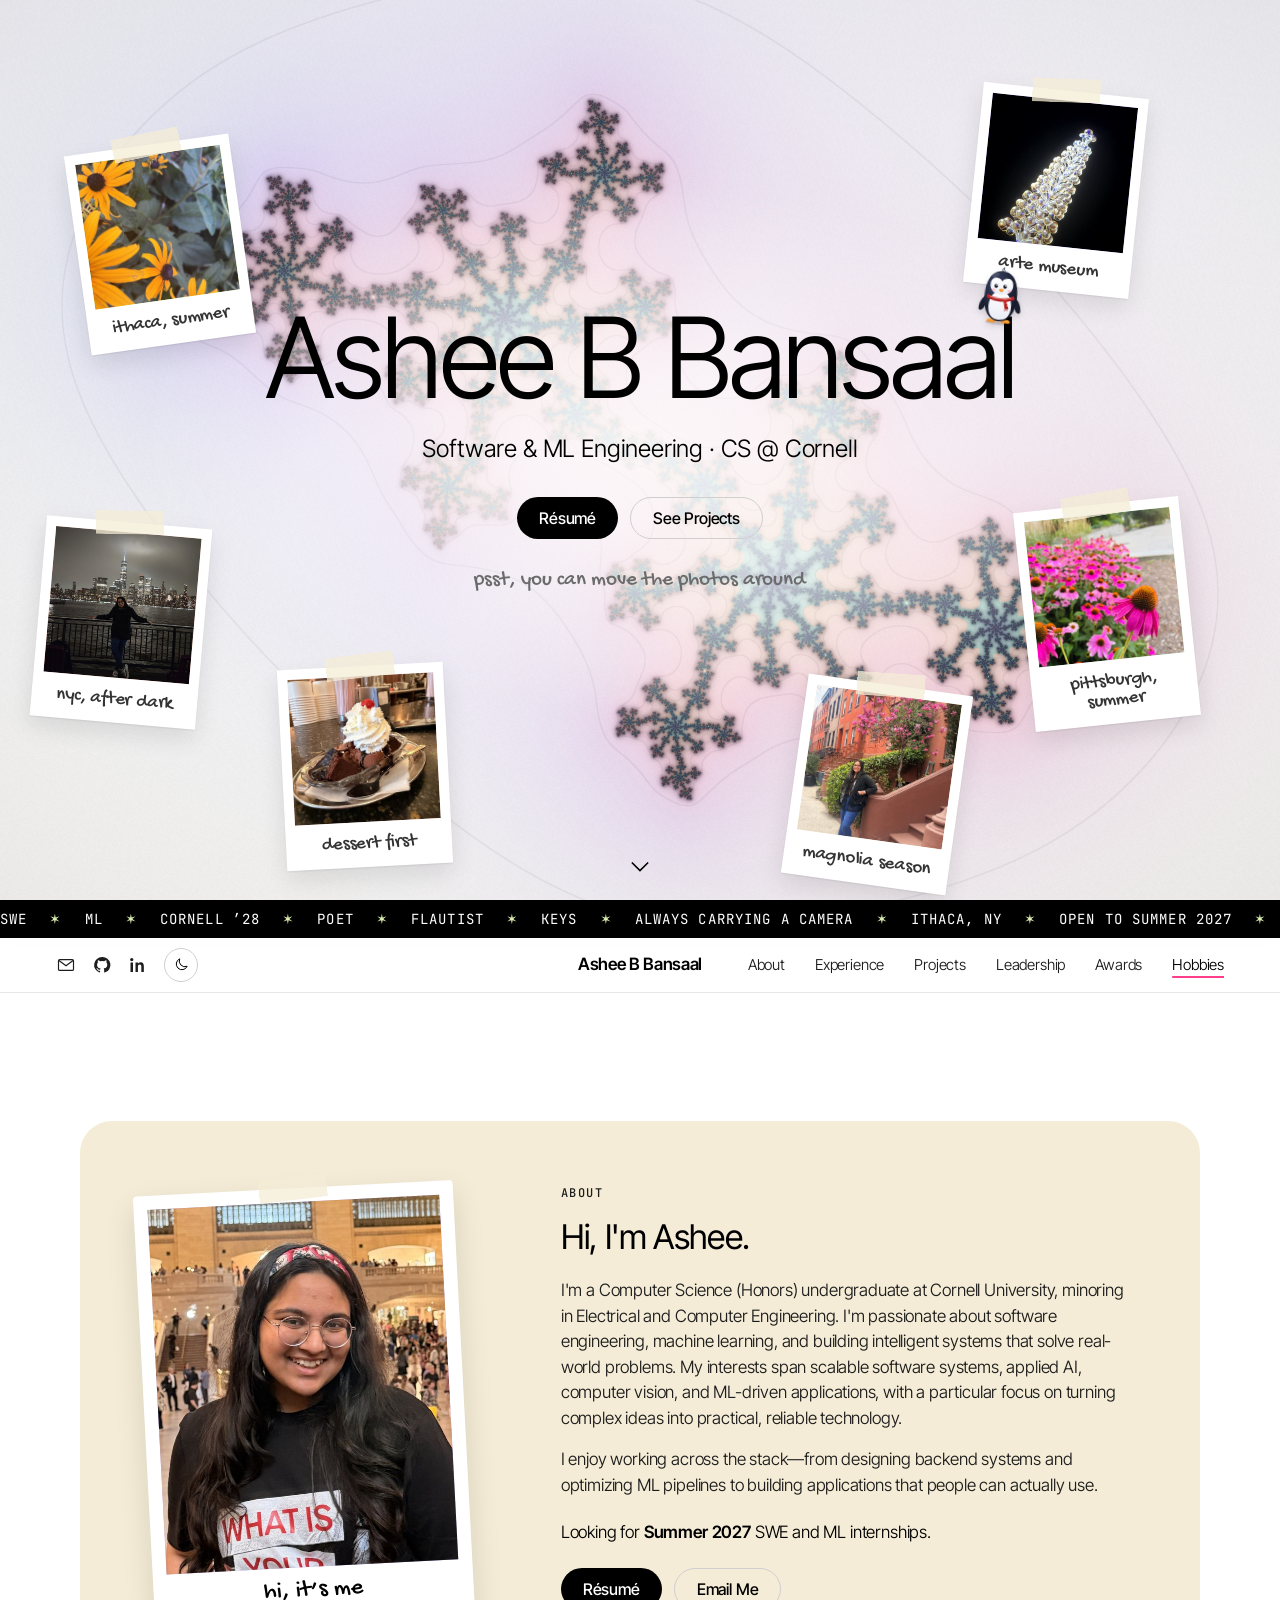
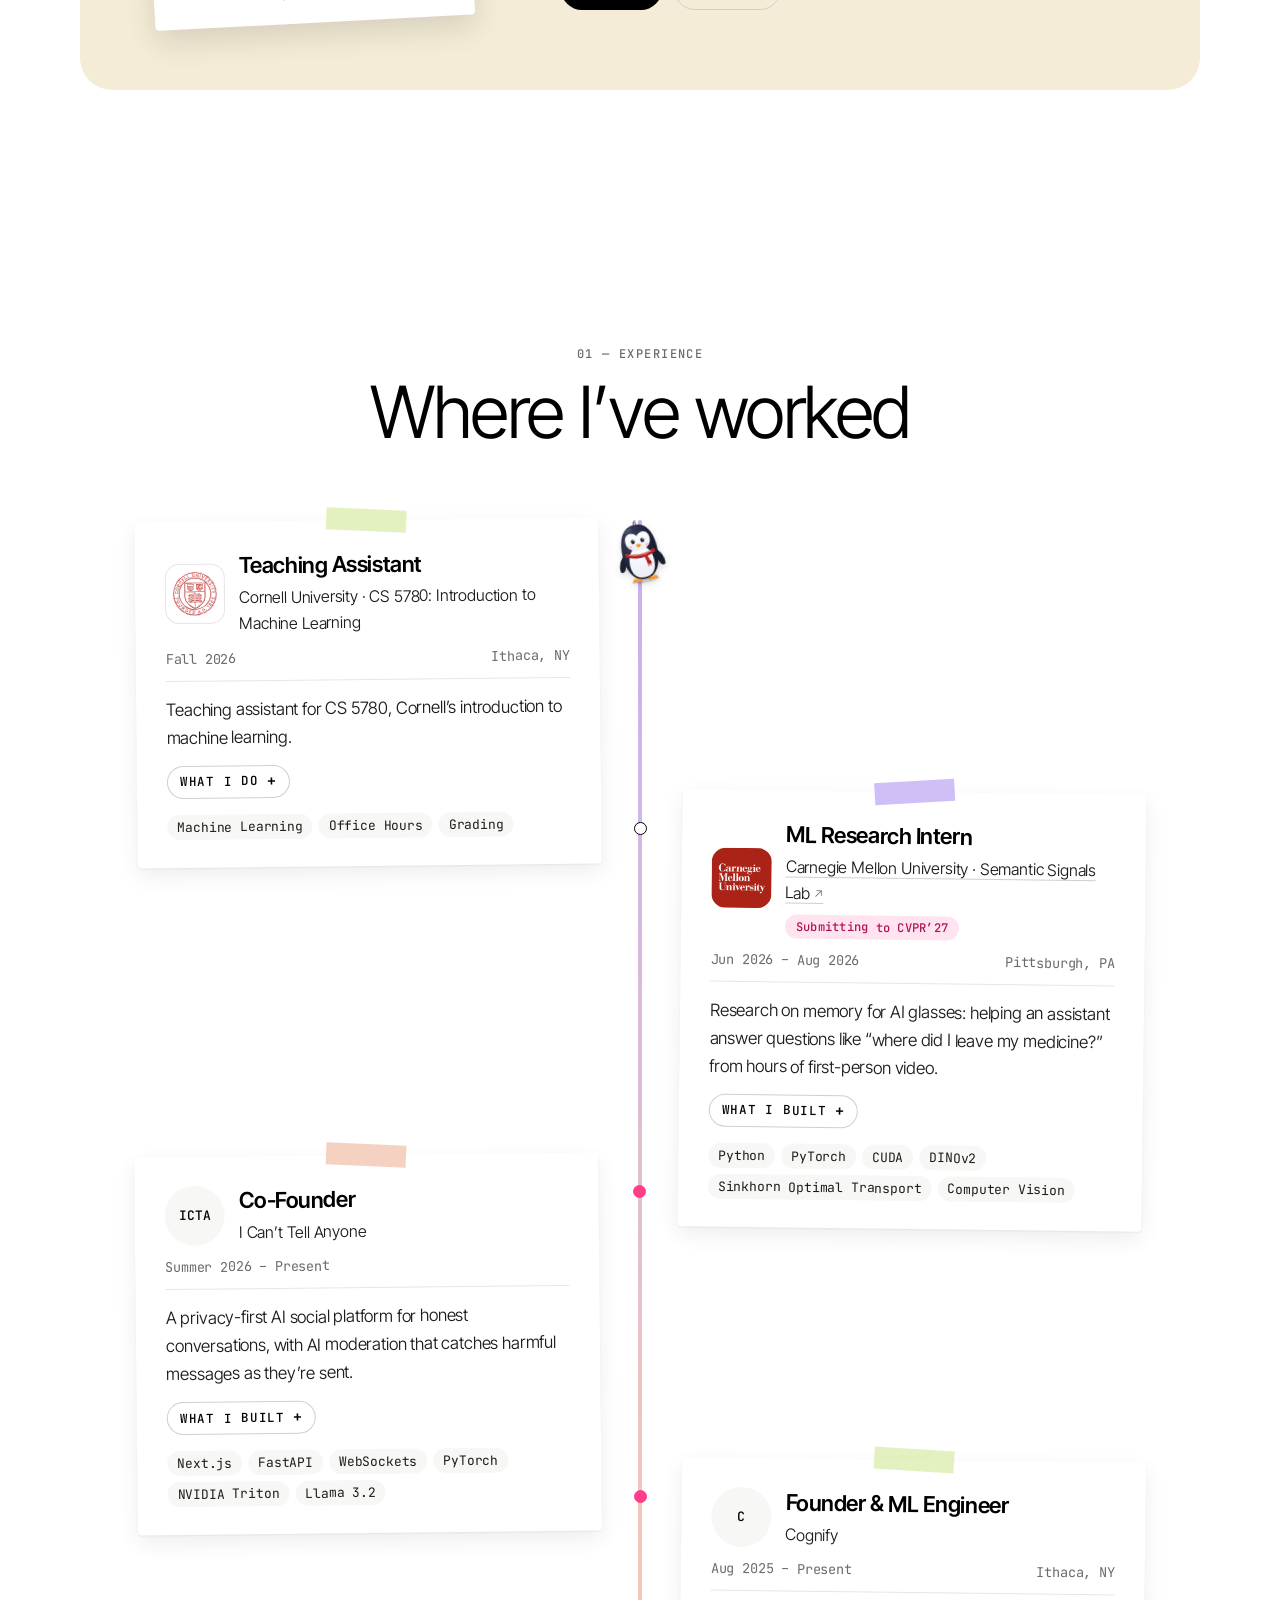
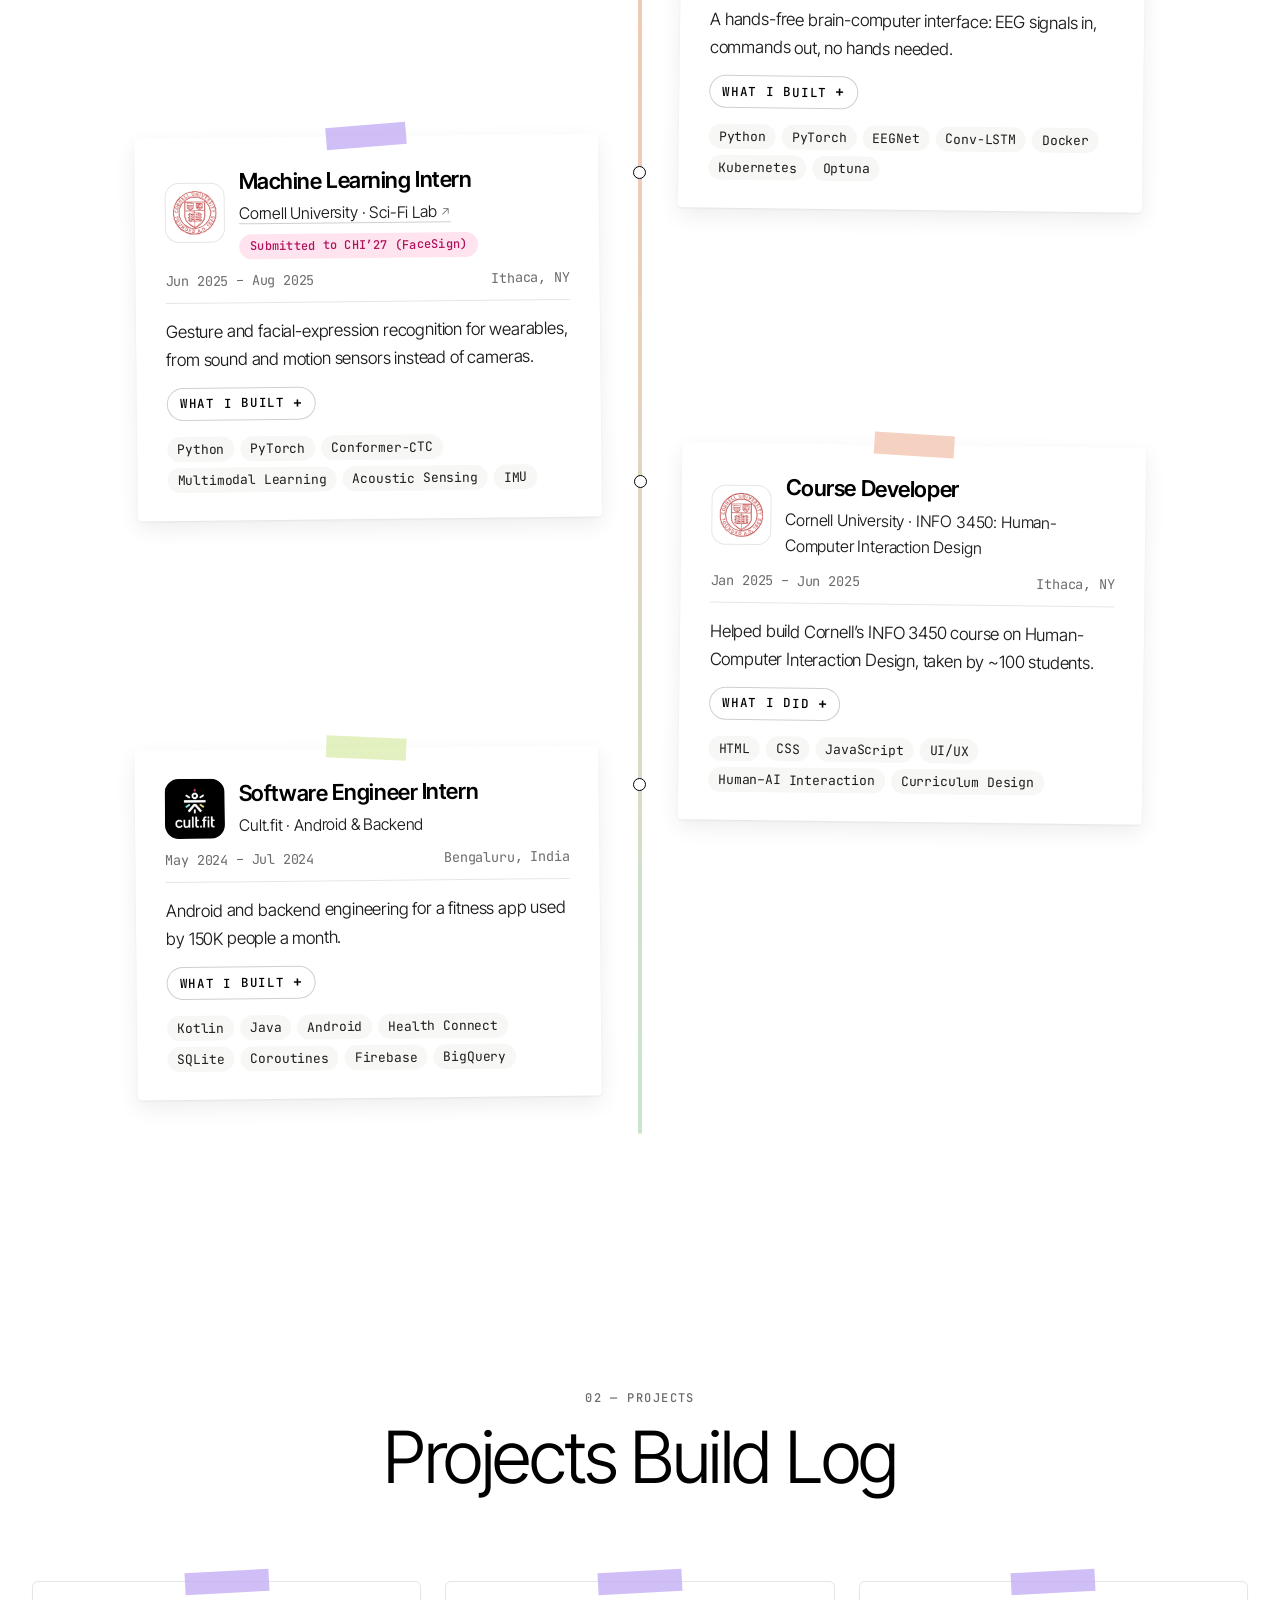
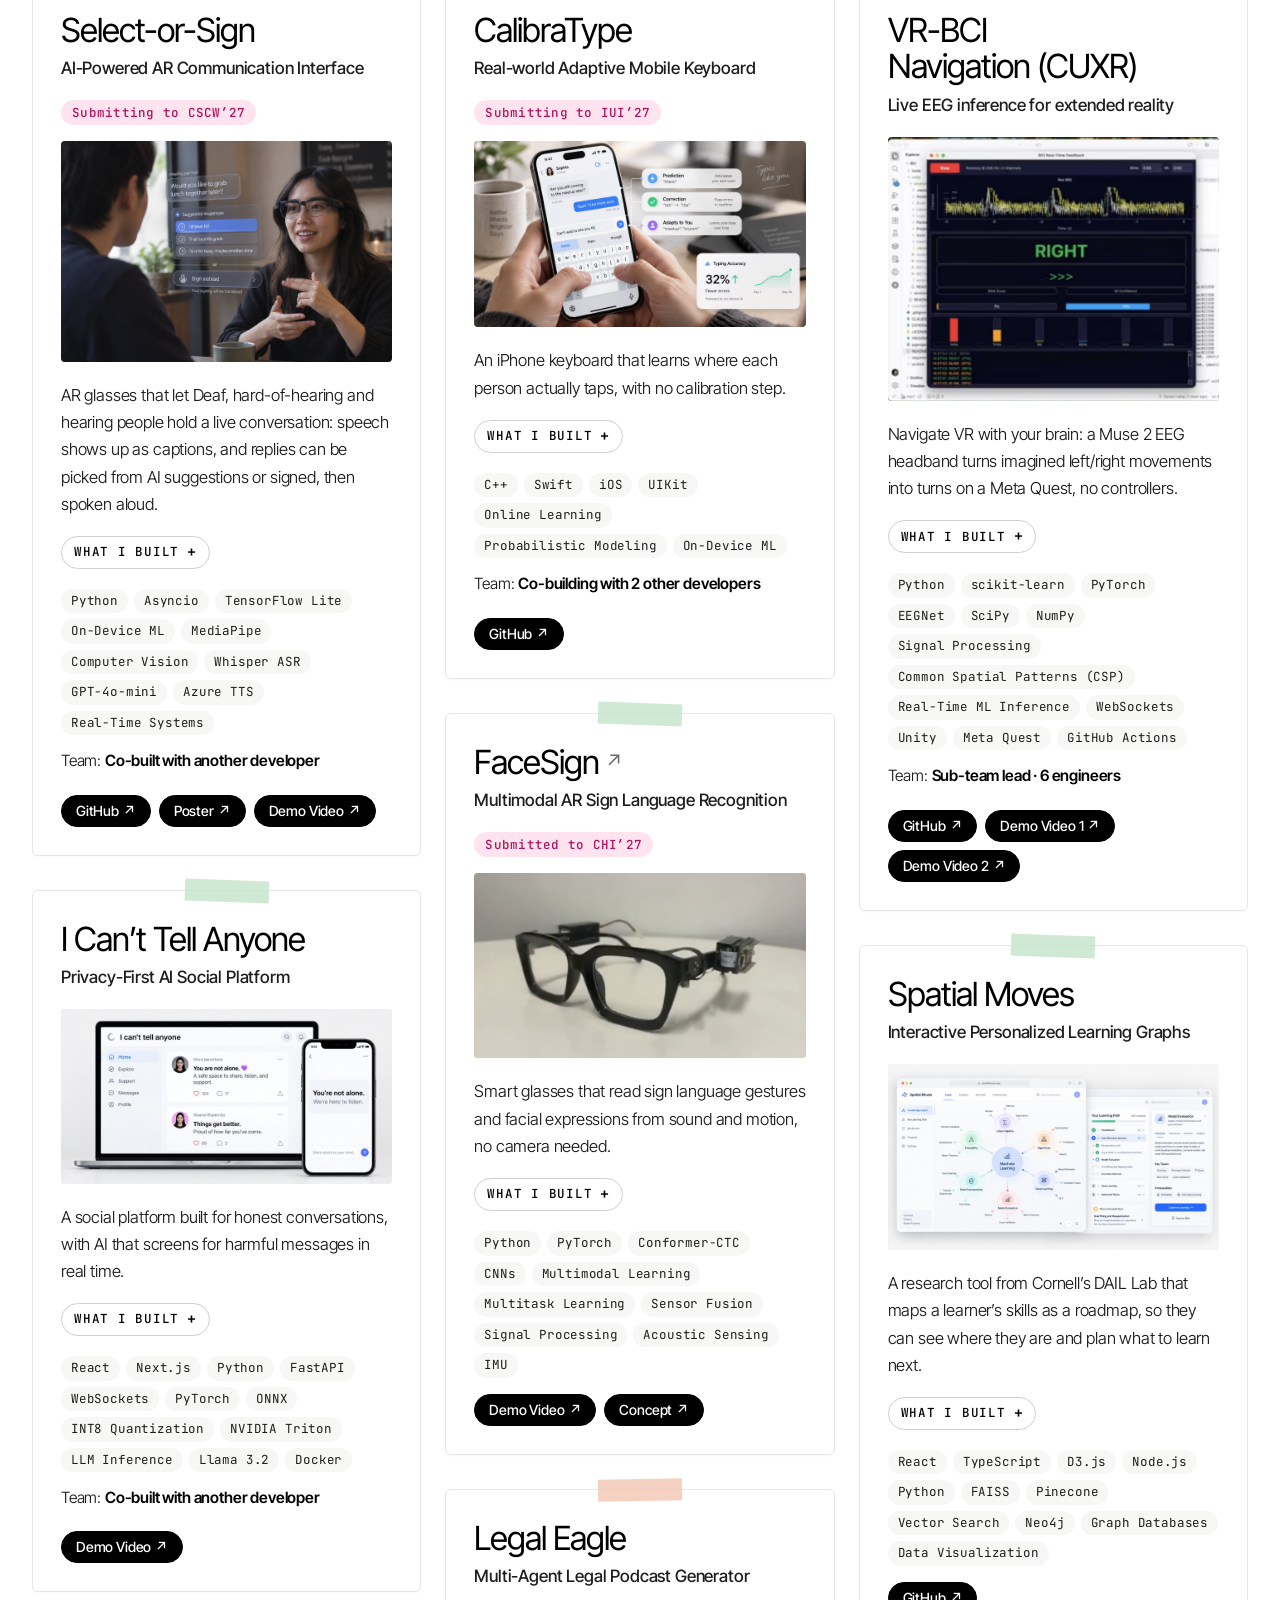
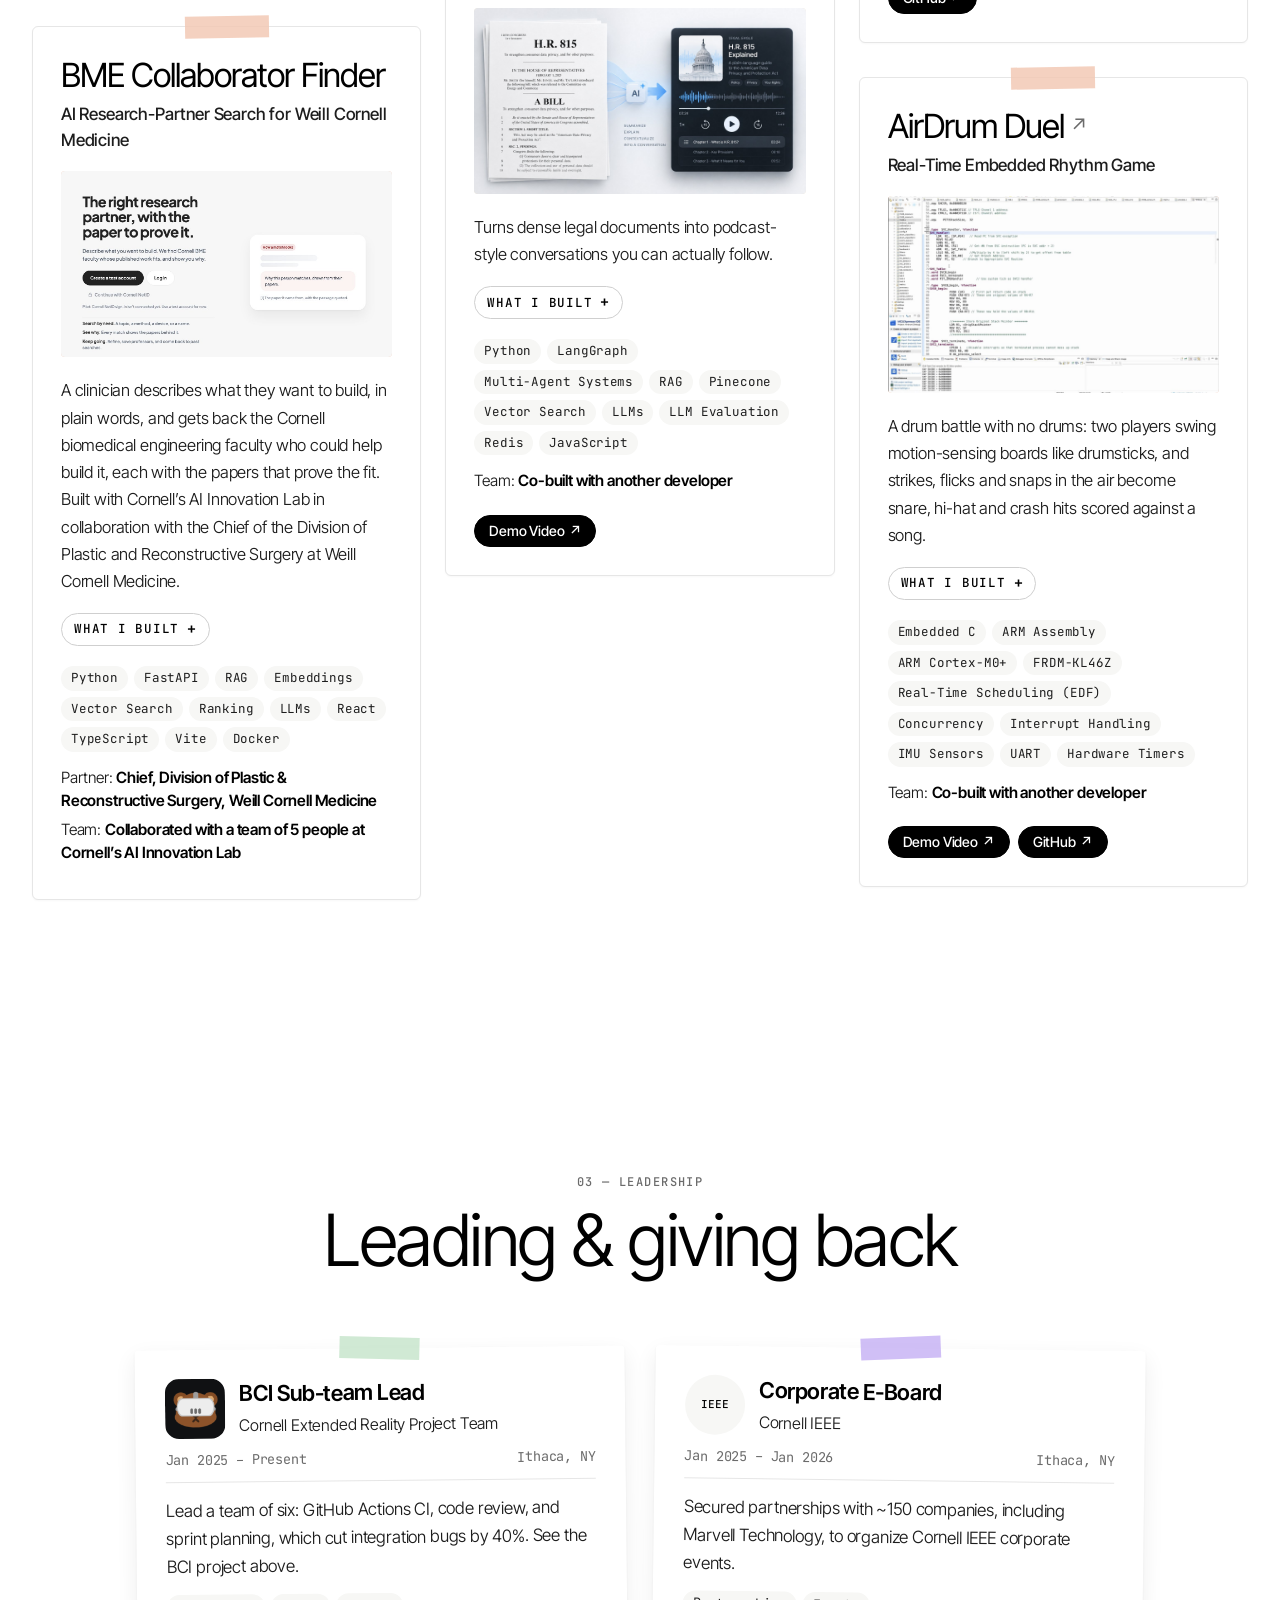
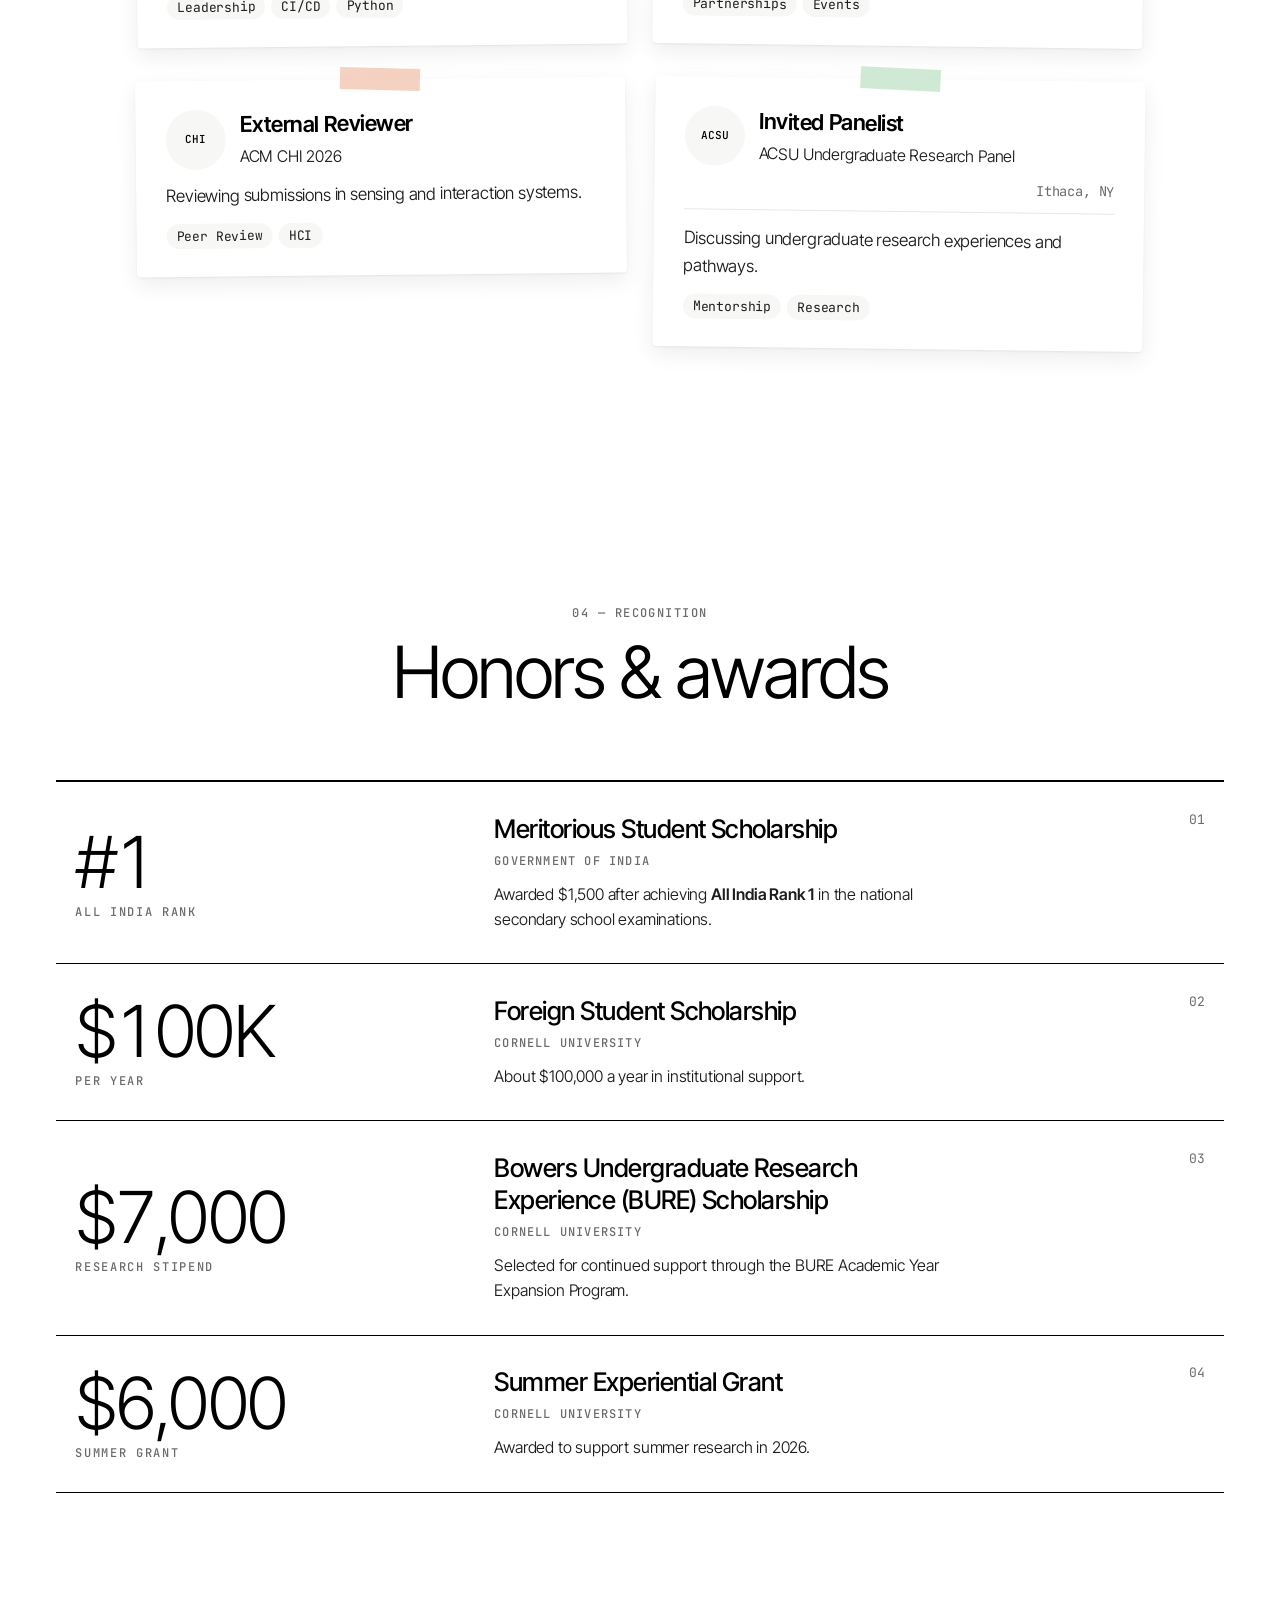
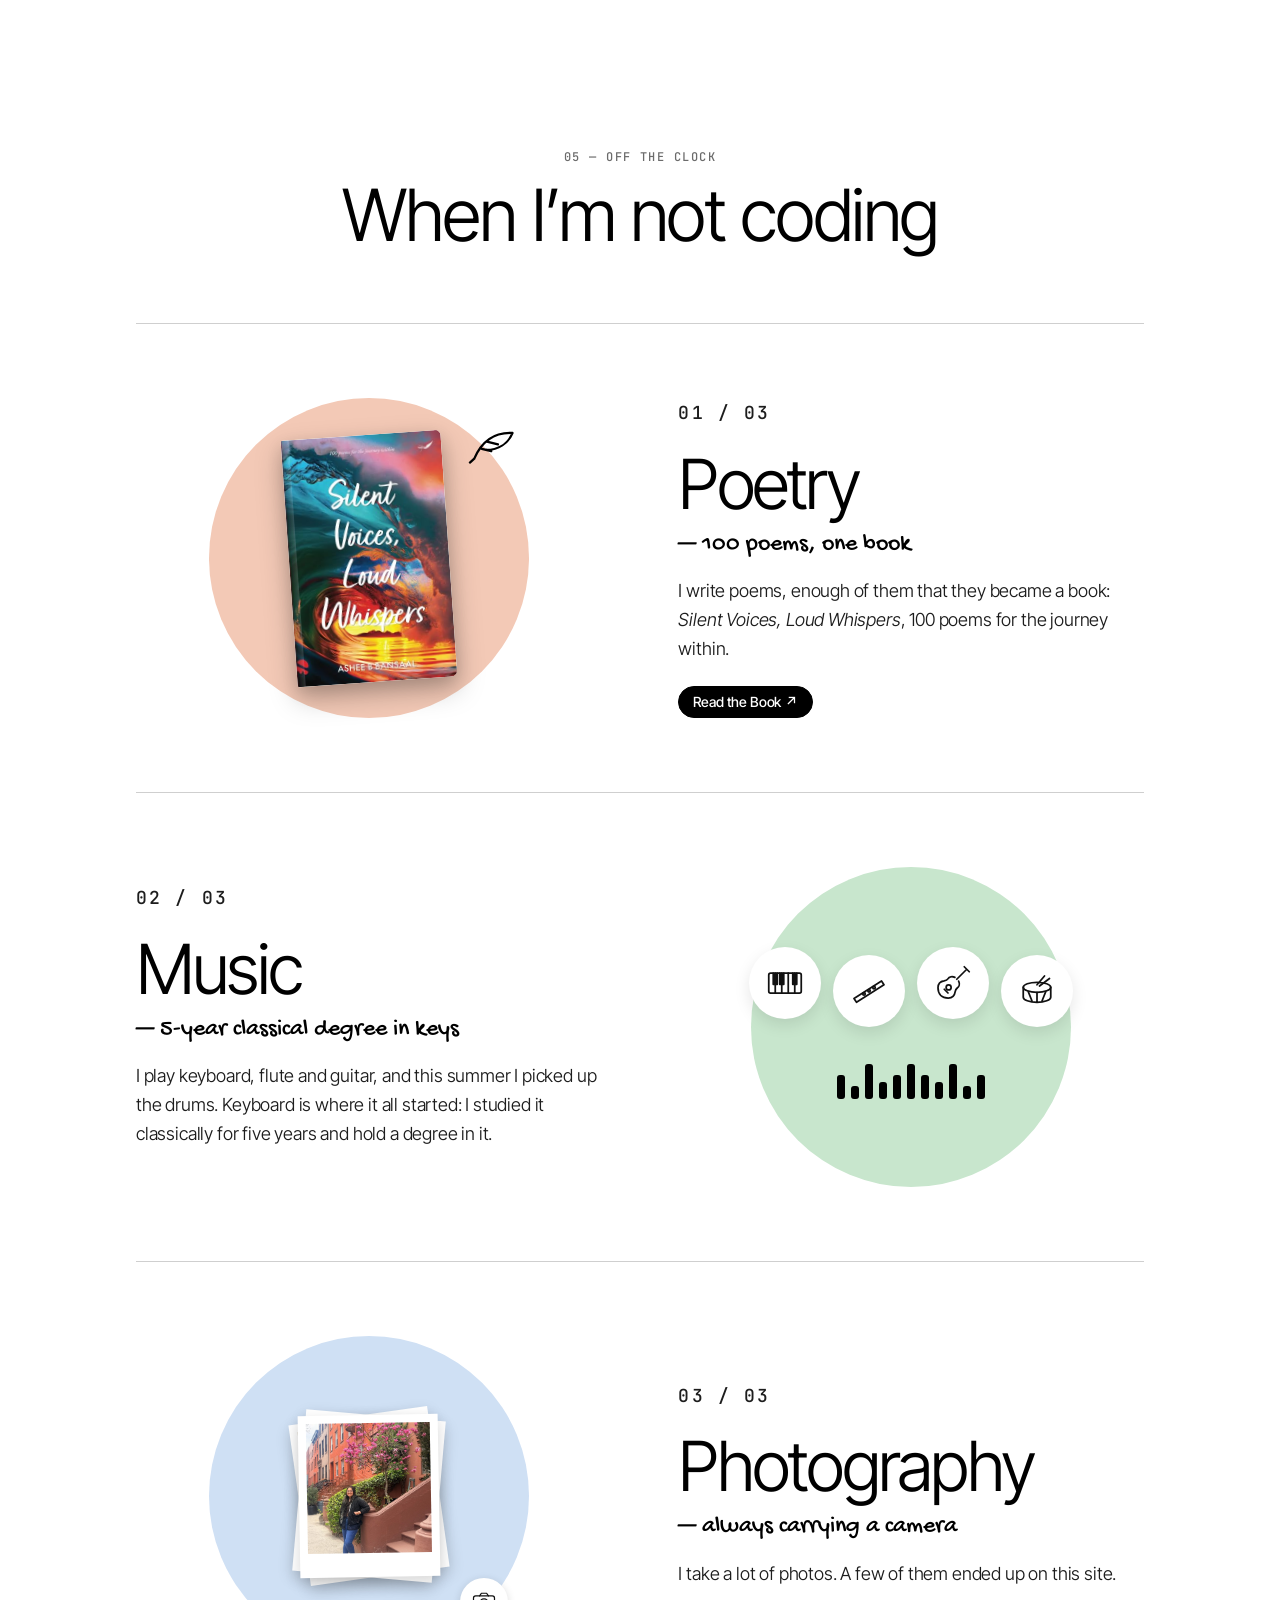
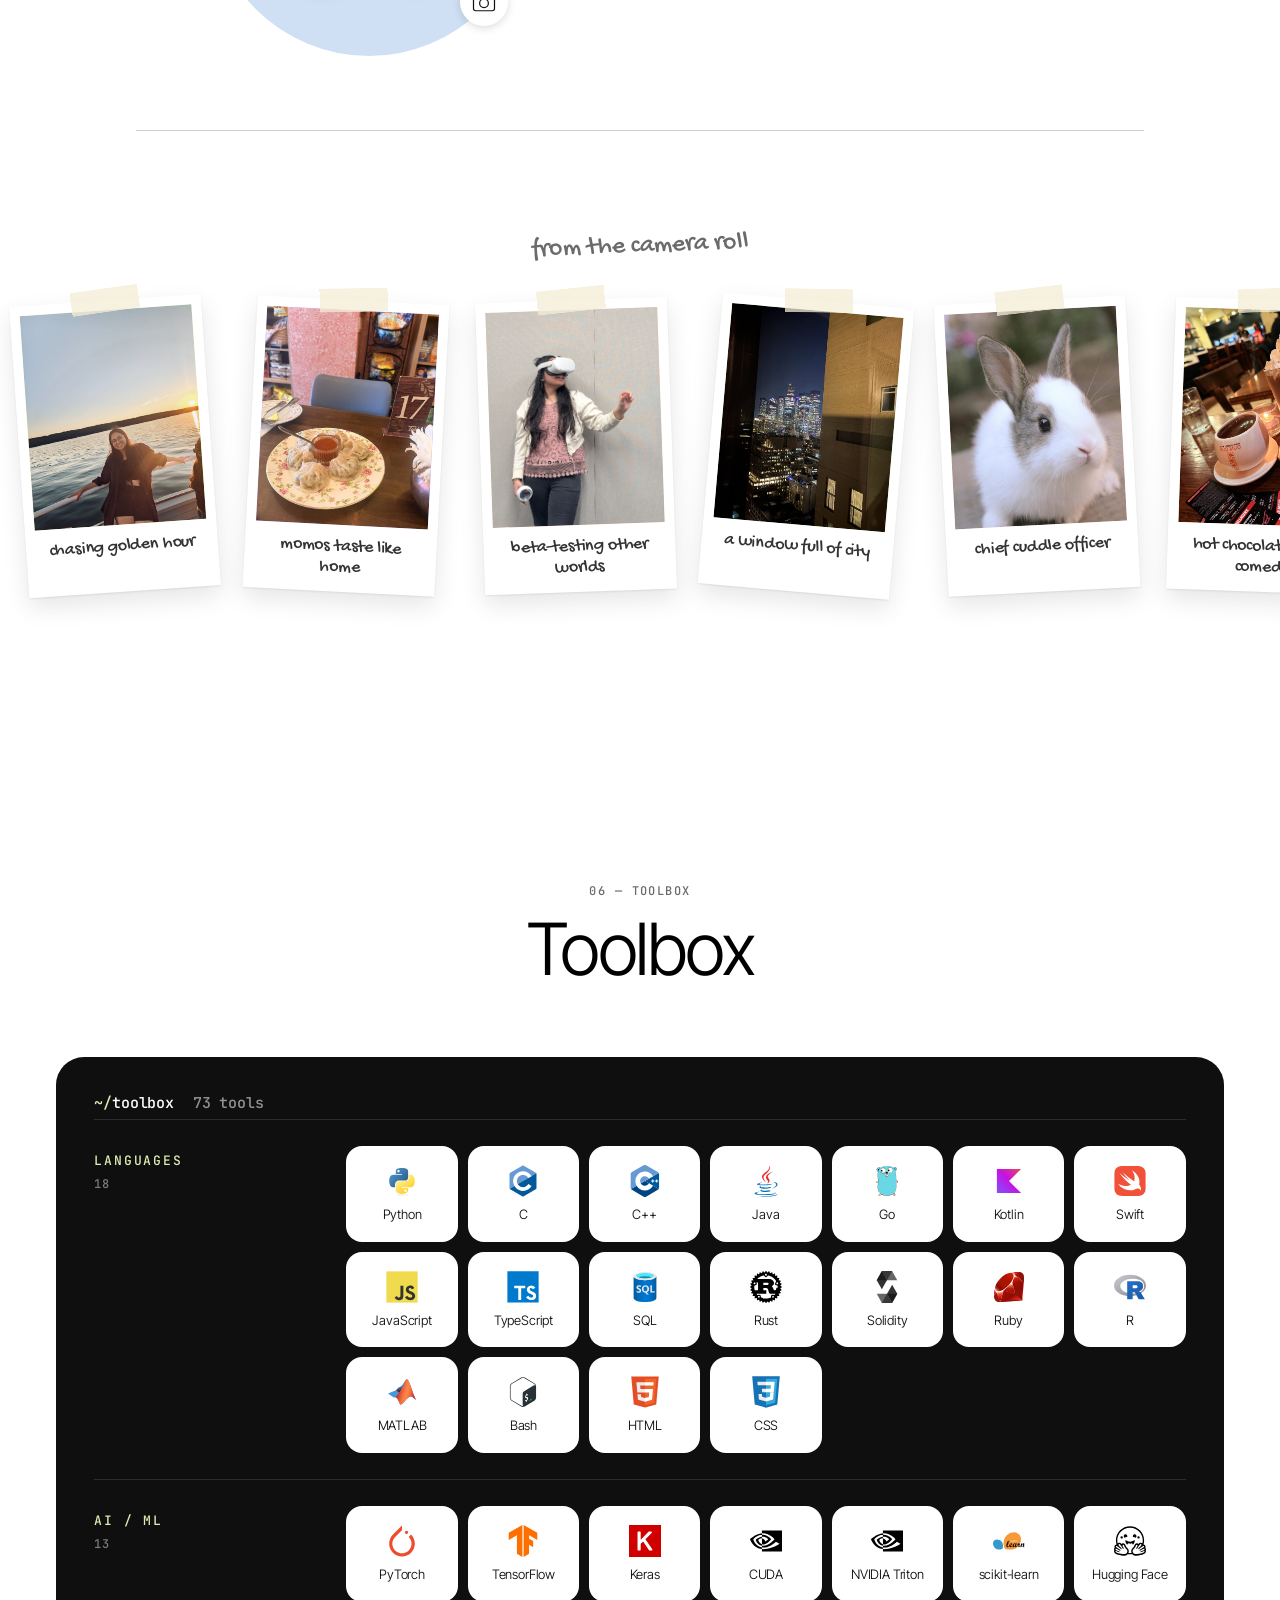
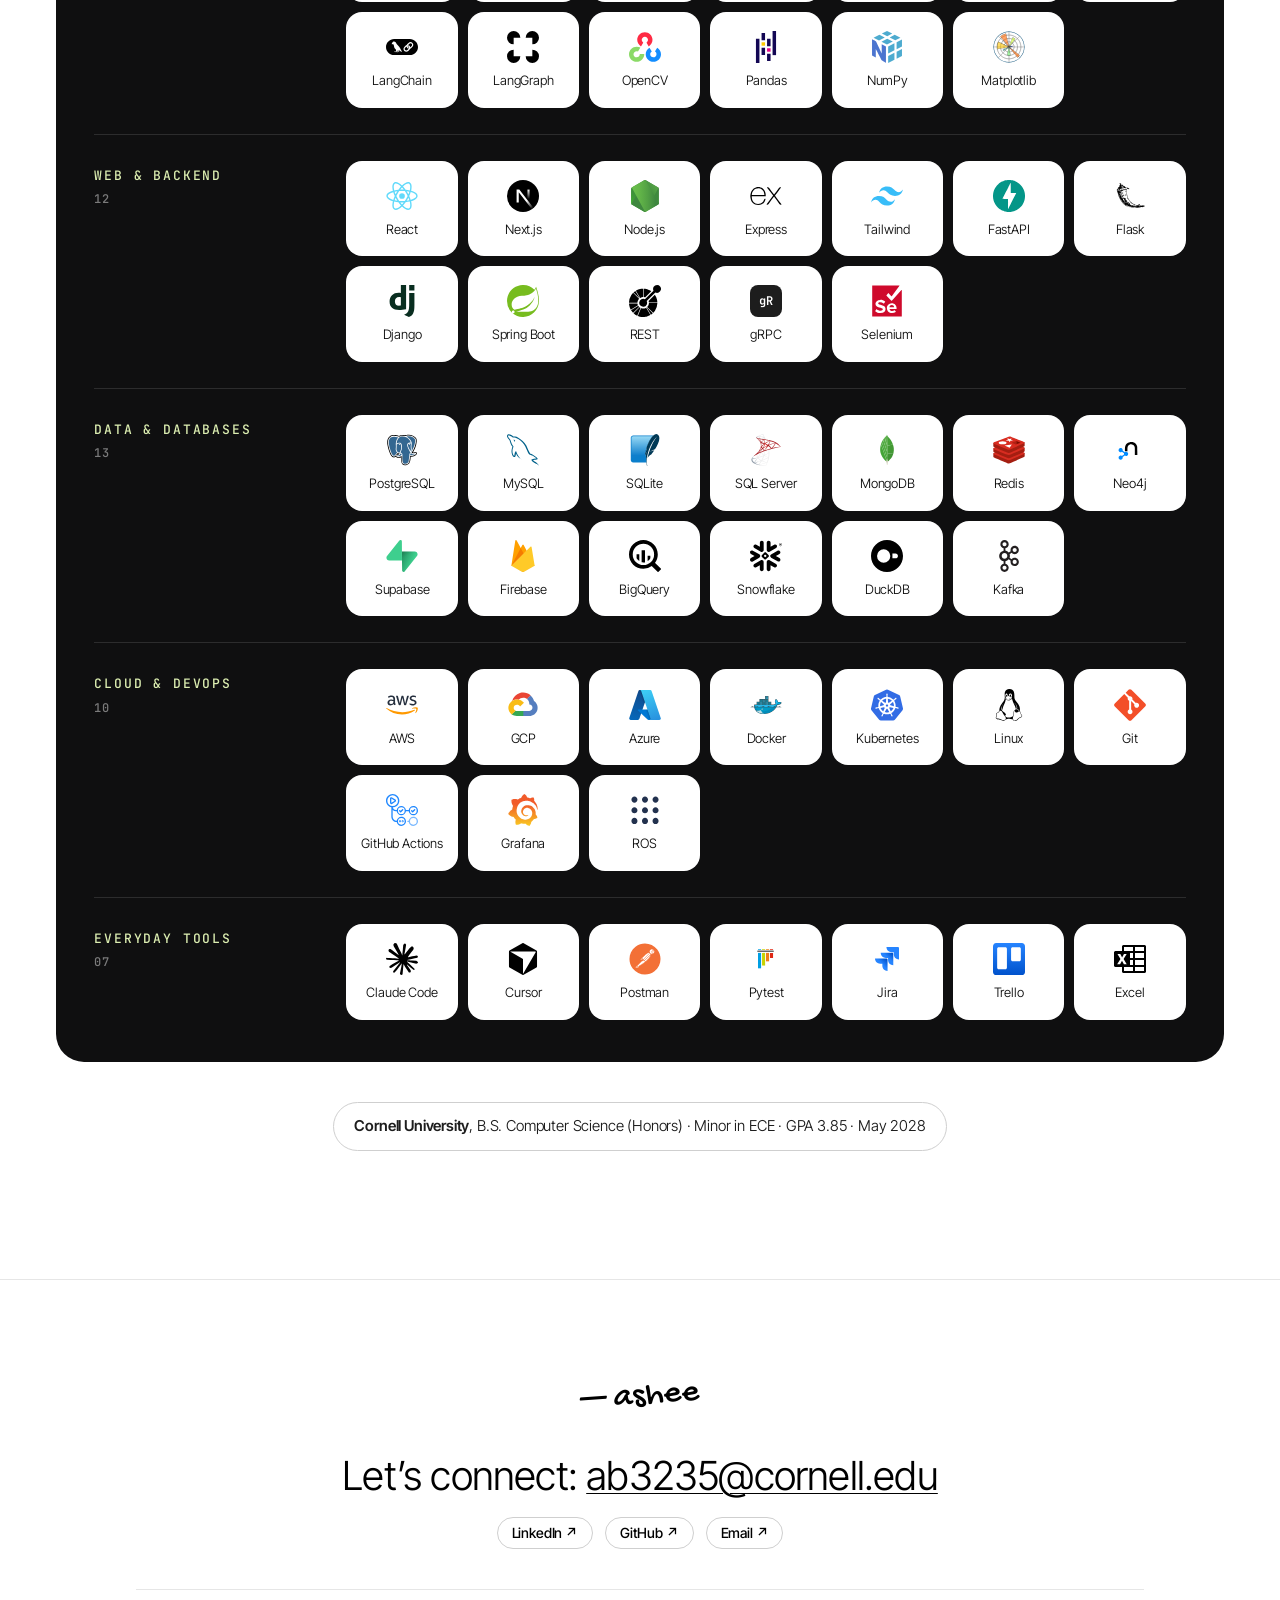
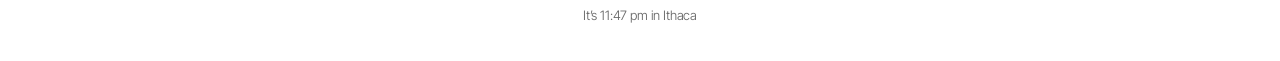
==== commit c1d2df2d: "Collaborator Finder: team line Co-Authored-By: Claude Opus 5.5 <noreply@anthropic.com>" ====
--- a/index.html
+++ b/index.html
@@ -286,7 +286,7 @@
             <p class="desc" data-edit="PROJECTS.2.text">A clinician describes what they want to build, in plain words, and gets back the Cornell biomedical engineering faculty who could help build it, each with the papers that prove the fit. Built with Cornell’s AI Innovation Lab in collaboration with the Chief of the Division of Plastic and Reconstructive Surgery at Weill Cornell Medicine.</p>
             <details class="built"><summary>What I built</summary><ul><li data-edit="PROJECTS.2.built.0">Built the backend for “Ask AI”: a FastAPI chat service whose answers must cite the papers behind every name, with uncited references stripped and unseen names flagged.</li><li data-edit="PROJECTS.2.built.1">Tuned the embedding-based, three-tier ranking pipeline (papers → passages → people) on a held-out set, raising recall@10 from 0.74 to 0.84 and cutting unreturned matches from 9 to 1; found that prolific authors win on max similarity and proposed a fix.</li><li data-edit="PROJECTS.2.built.2">Designed and built the React/TypeScript front end: search, Ask AI, evidence cards, saved professors, history and test accounts.</li></ul></details>
             <ul class="tags ptags"><li data-edit="PROJECTS.2.tags.0">Python</li><li data-edit="PROJECTS.2.tags.1">FastAPI</li><li data-edit="PROJECTS.2.tags.2">RAG</li><li data-edit="PROJECTS.2.tags.3">Embeddings</li><li data-edit="PROJECTS.2.tags.4">Vector Search</li><li data-edit="PROJECTS.2.tags.5">Ranking</li><li data-edit="PROJECTS.2.tags.6">LLMs</li><li data-edit="PROJECTS.2.tags.7">React</li><li data-edit="PROJECTS.2.tags.8">TypeScript</li><li data-edit="PROJECTS.2.tags.9">Vite</li><li data-edit="PROJECTS.2.tags.10">Docker</li></ul>
-            <div class="details"><p class="detail"><span data-edit="PROJECTS.2.details.0.0">Partner</span>: <b data-edit="PROJECTS.2.details.0.1">Chief, Division of Plastic &amp; Reconstructive Surgery, Weill Cornell Medicine</b></p><p class="detail"><span data-edit="PROJECTS.2.details.1.0">Team</span>: <b data-edit="PROJECTS.2.details.1.1">5 students, Cornell AI Innovation Lab</b></p></div>
+            <div class="details"><p class="detail"><span data-edit="PROJECTS.2.details.0.0">Partner</span>: <b data-edit="PROJECTS.2.details.0.1">Chief, Division of Plastic &amp; Reconstructive Surgery, Weill Cornell Medicine</b></p><p class="detail"><span data-edit="PROJECTS.2.details.1.0">Team</span>: <b data-edit="PROJECTS.2.details.1.1">Collaborated with a team of 5 people at Cornell’s AI Innovation Lab</b></p></div>
             
           </article>
           <article class="pcard" id="calibratype" data-project="3" data-link="#" data-fit="cover">
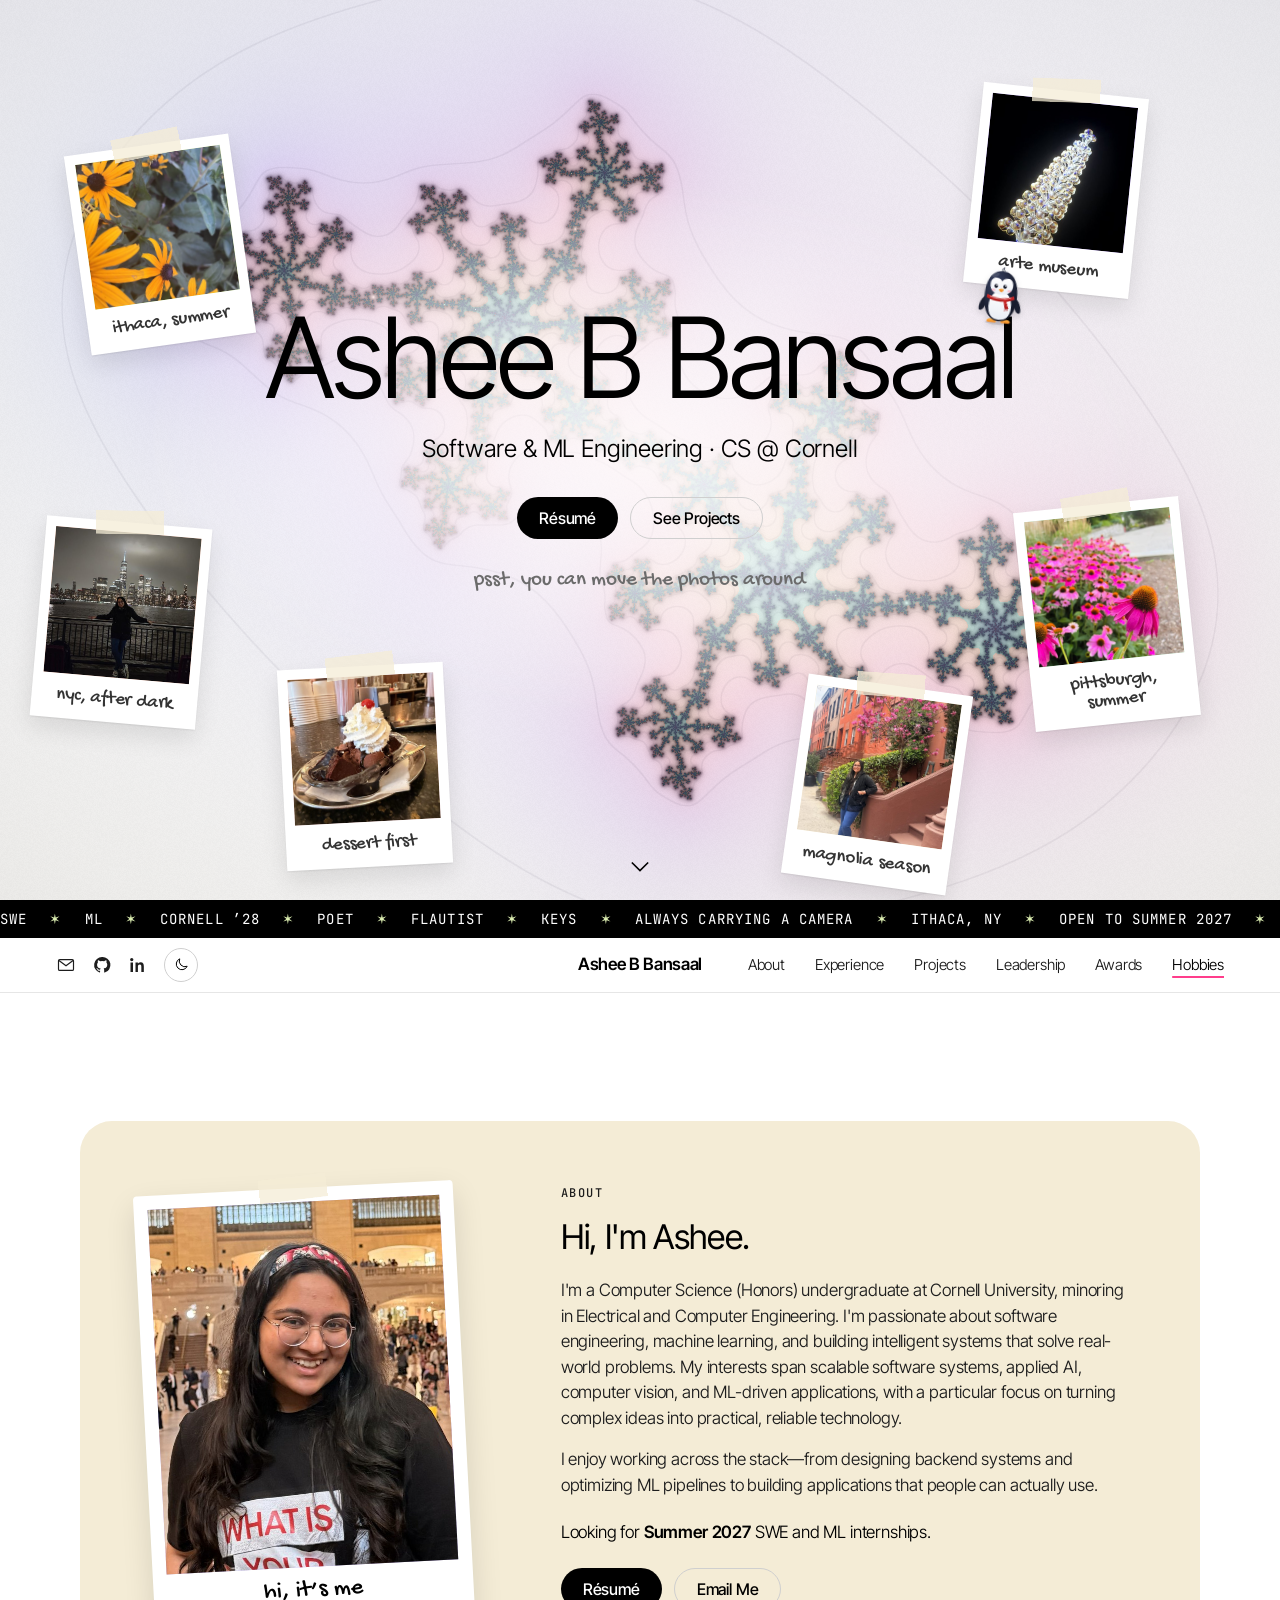
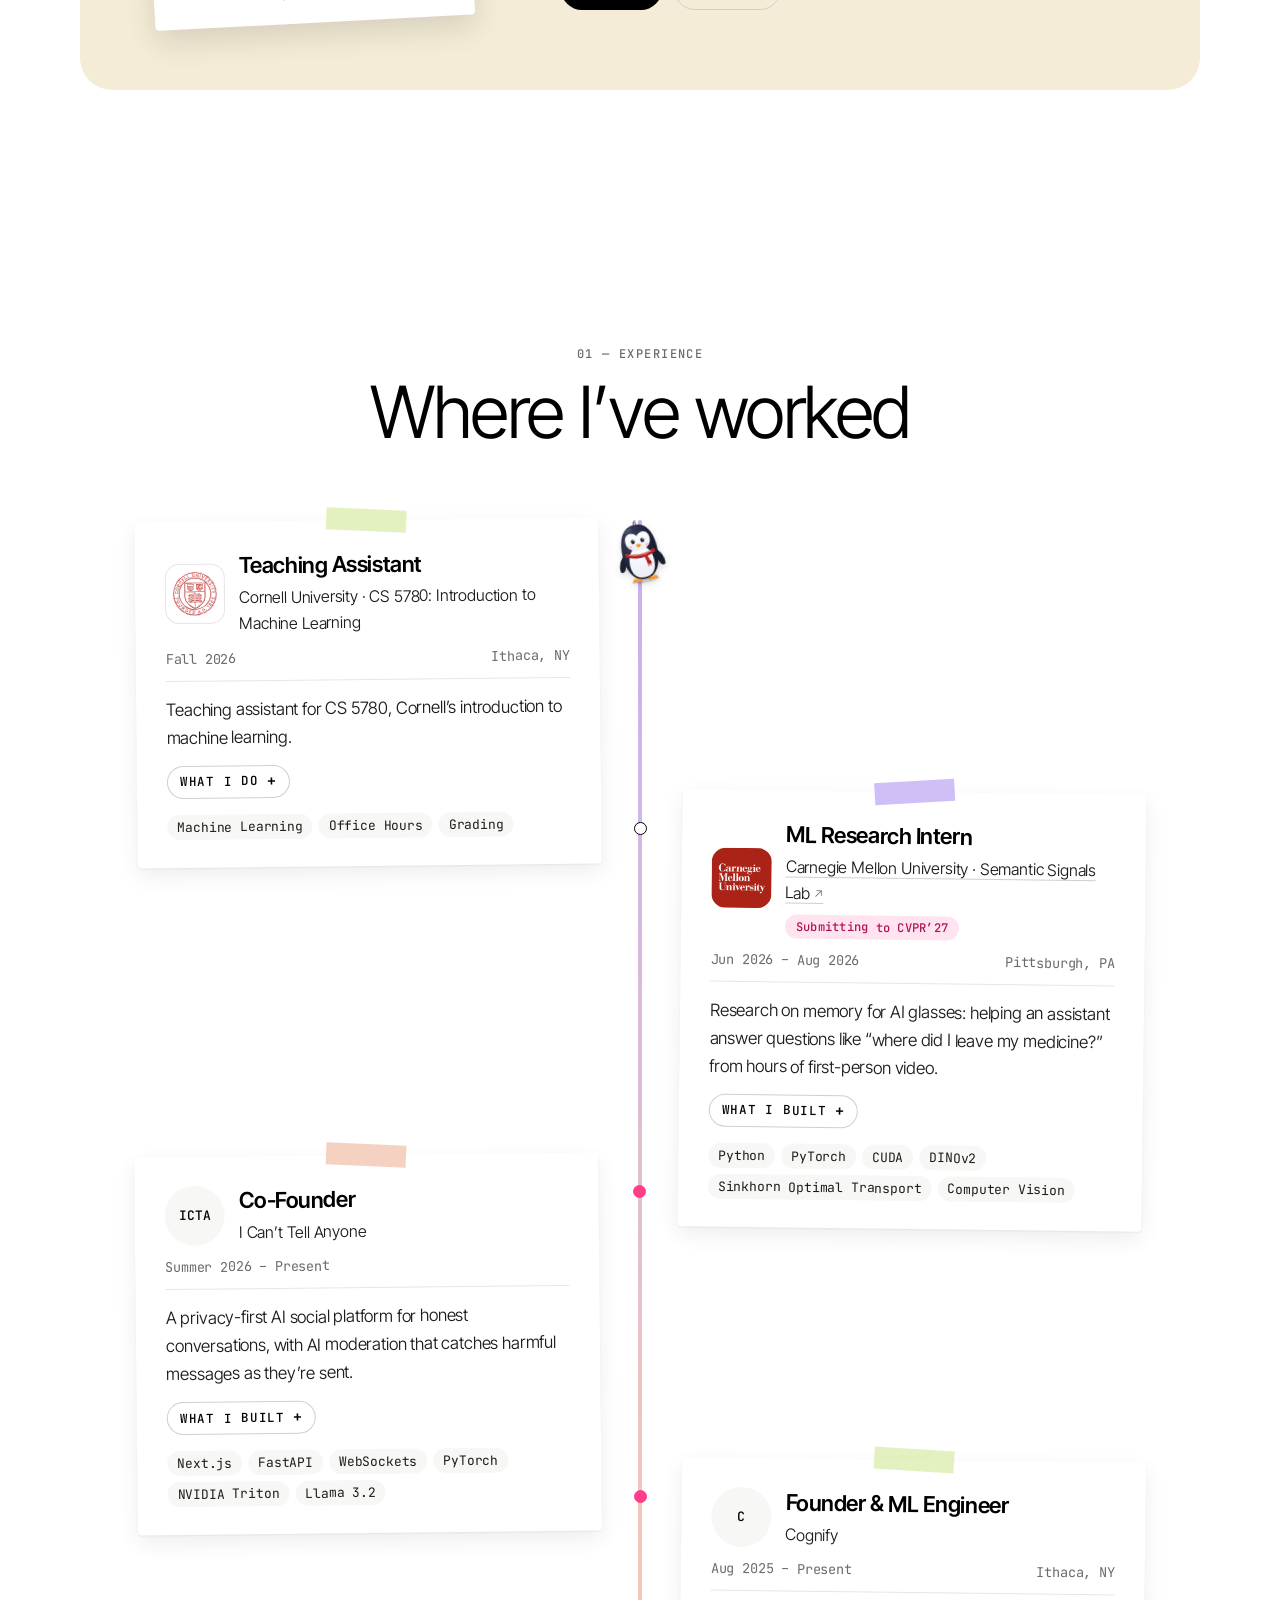
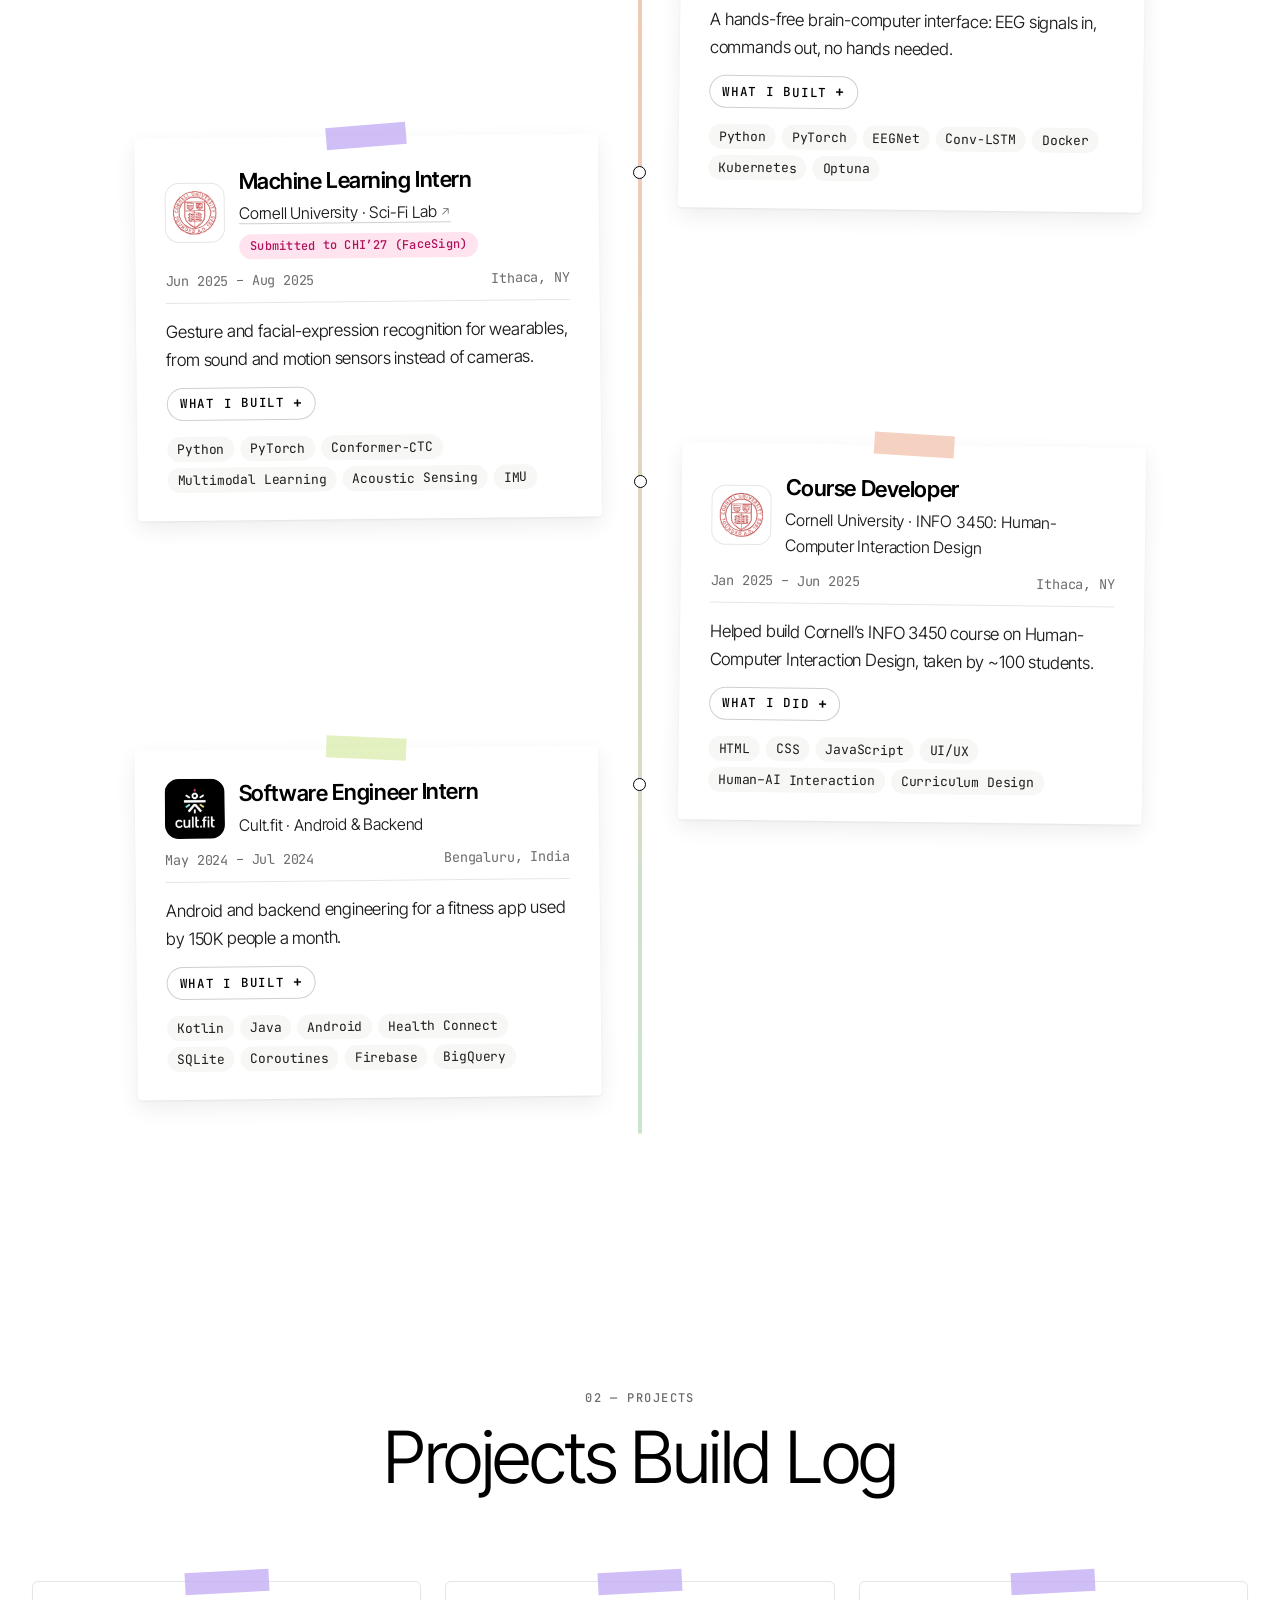
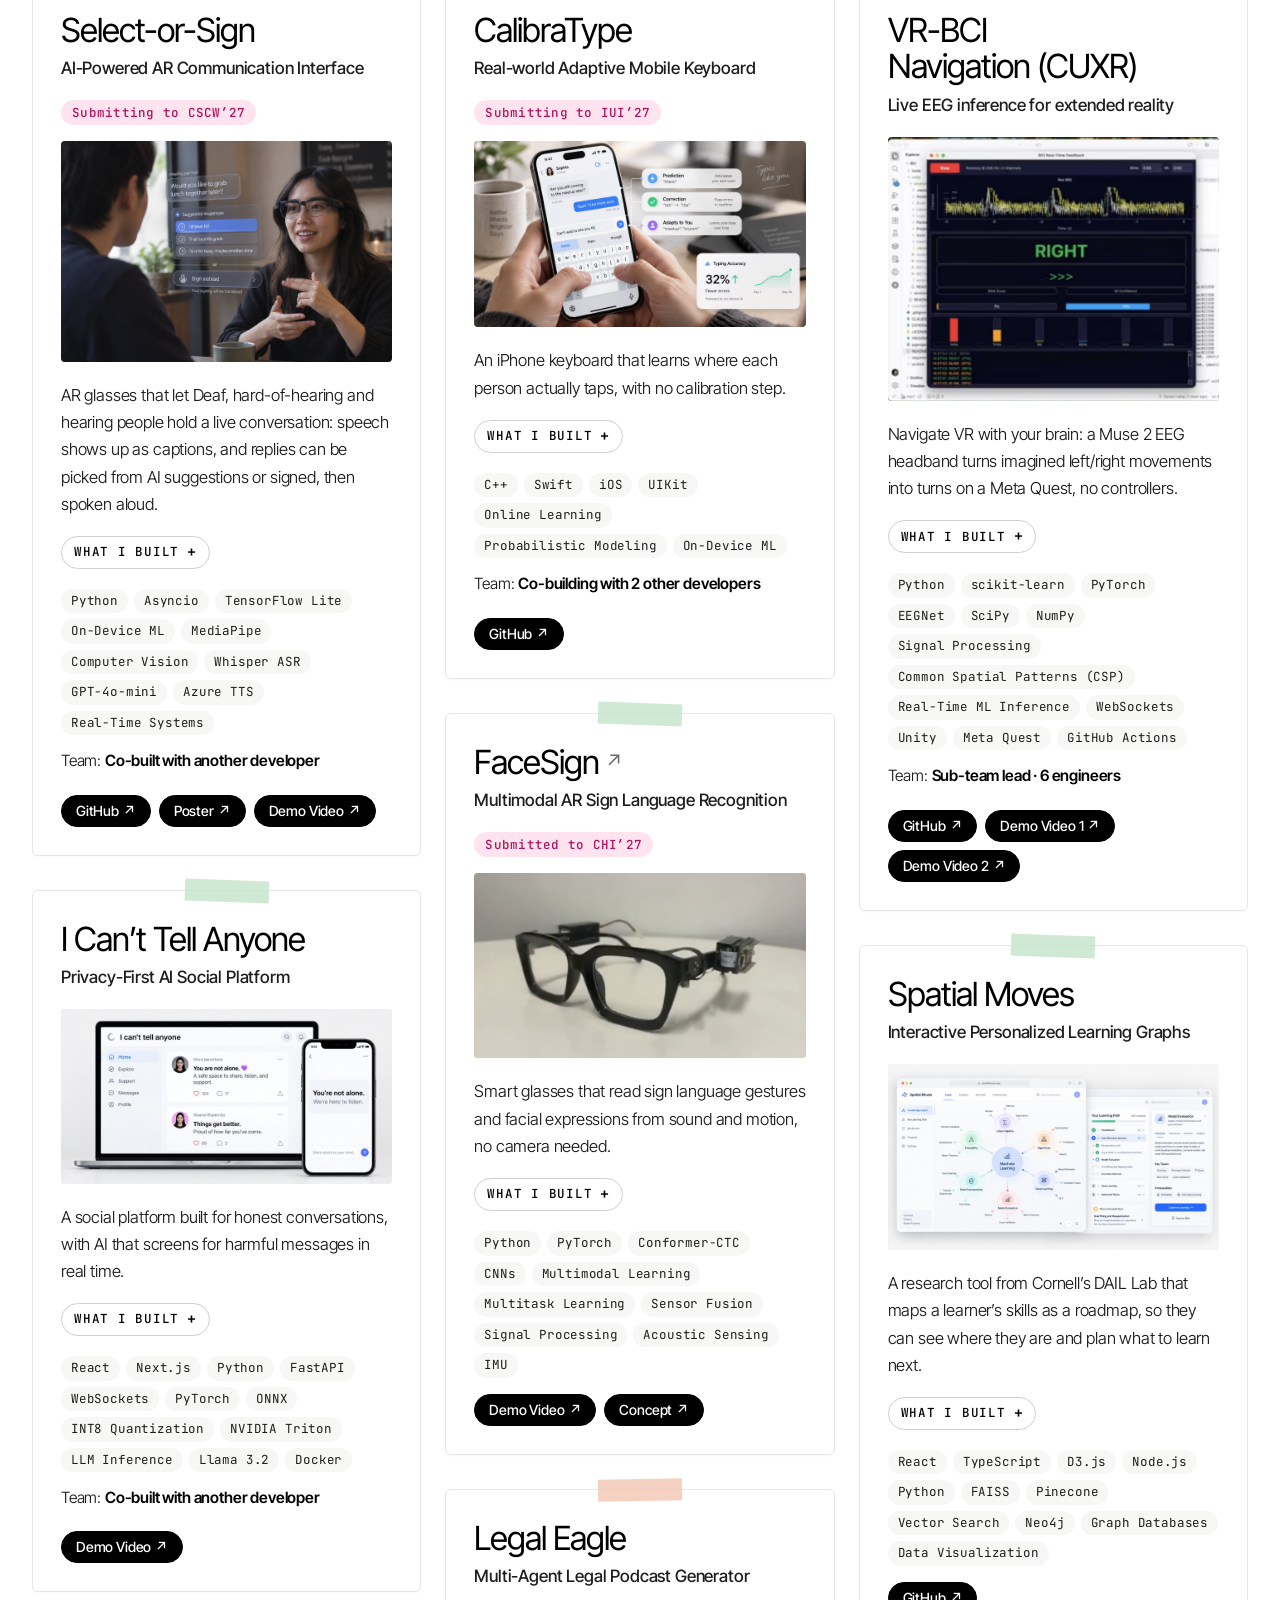
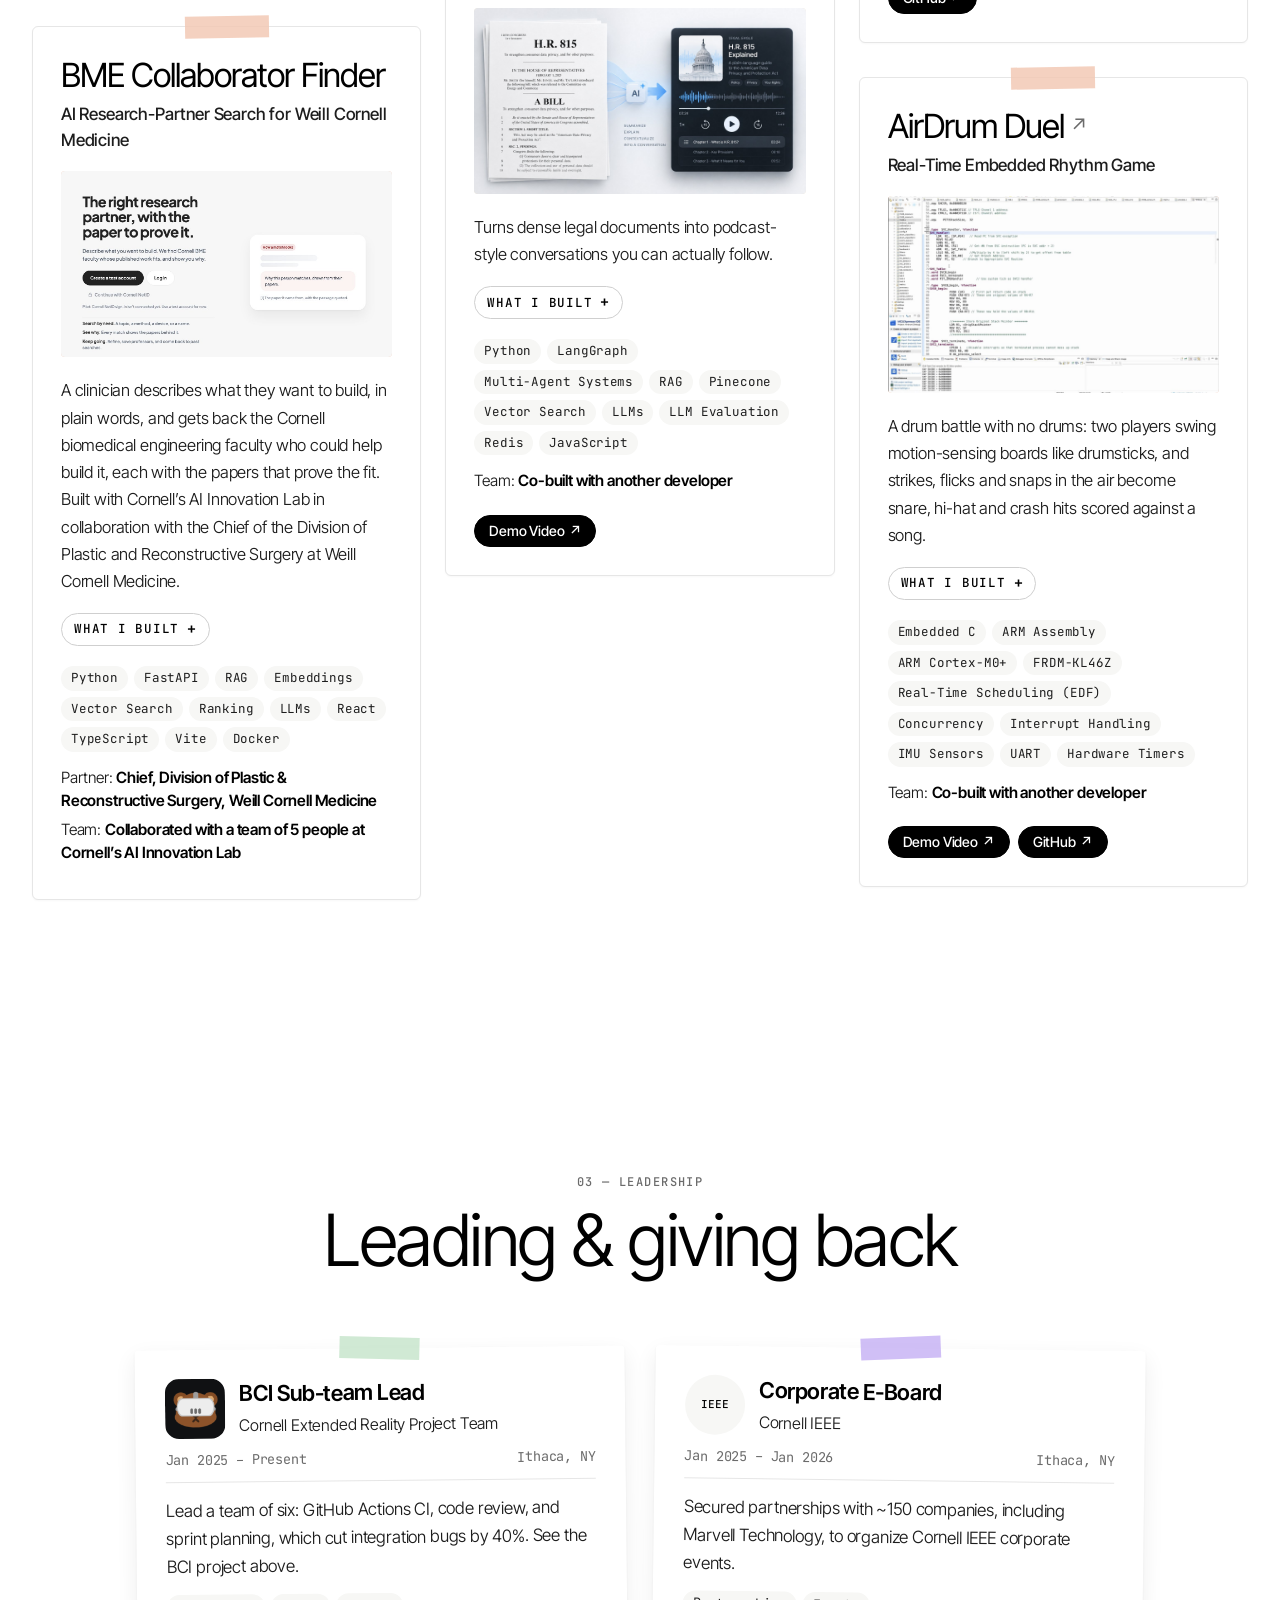
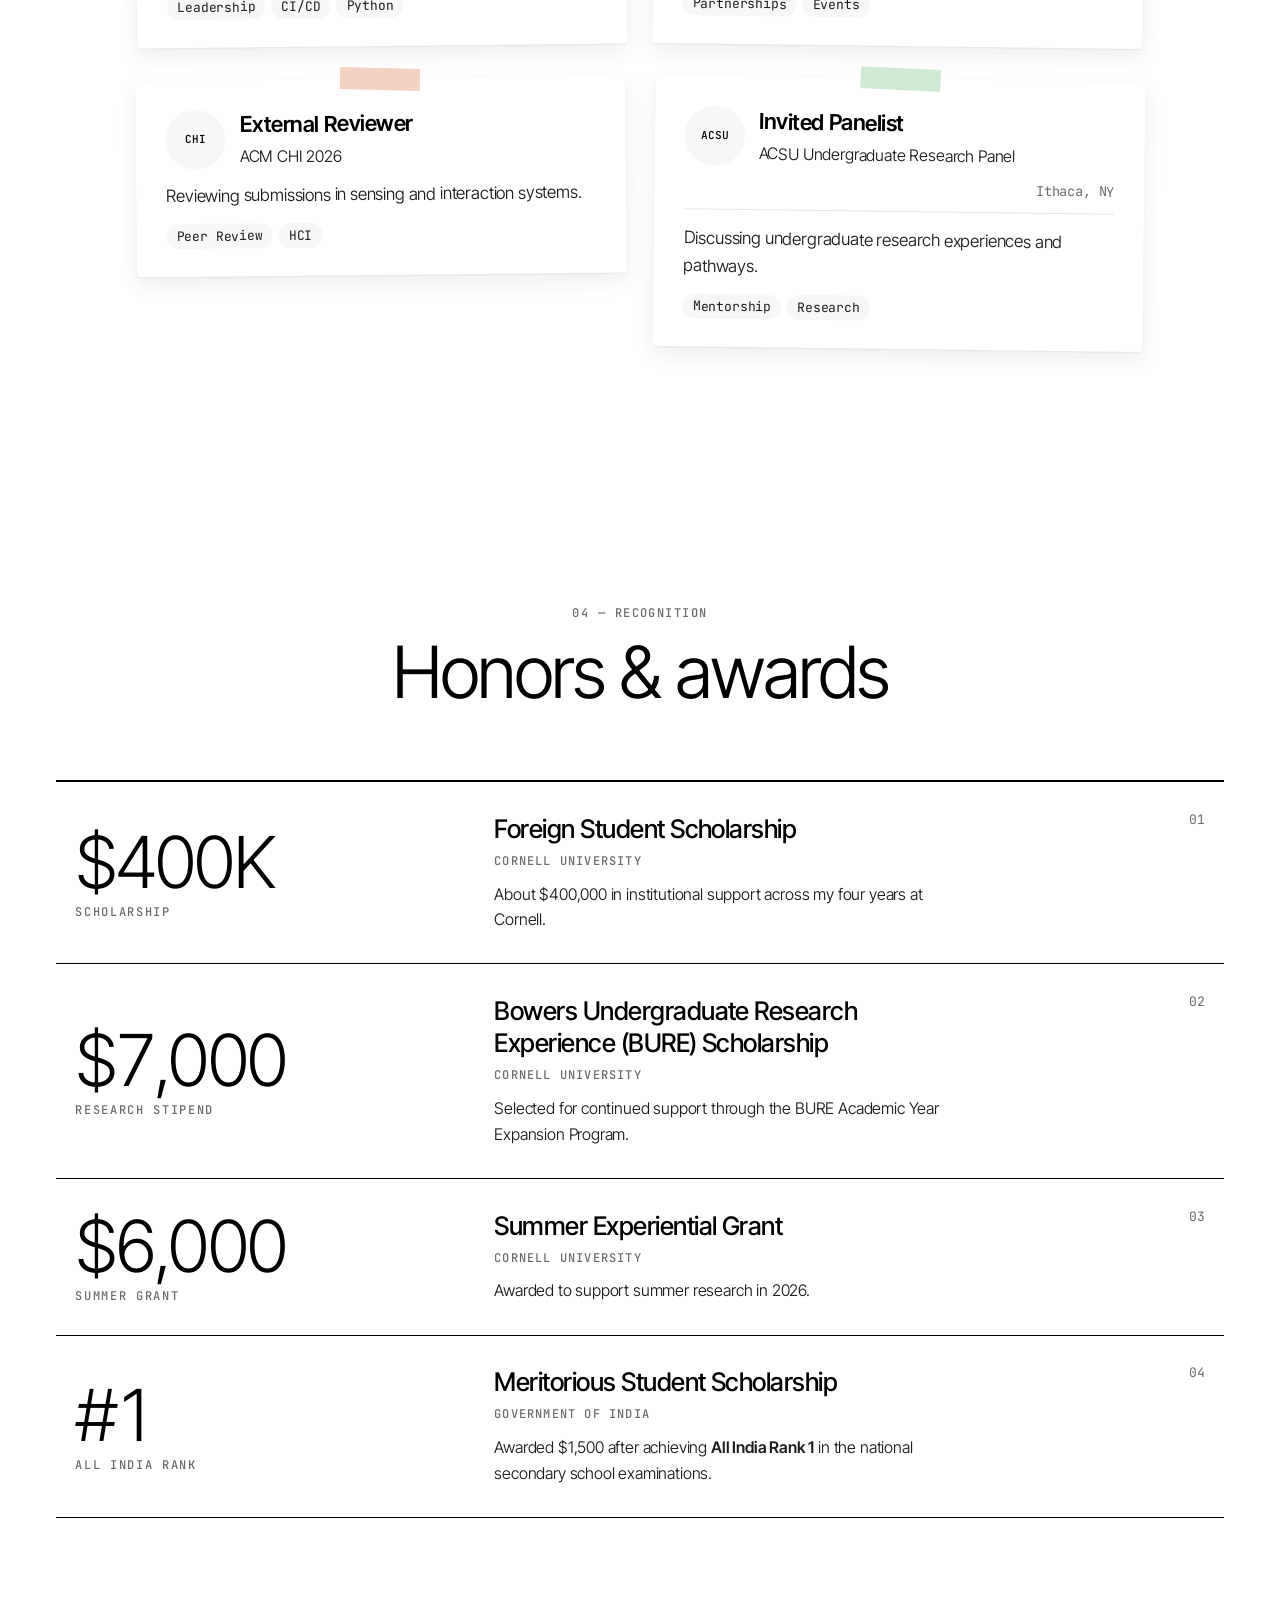
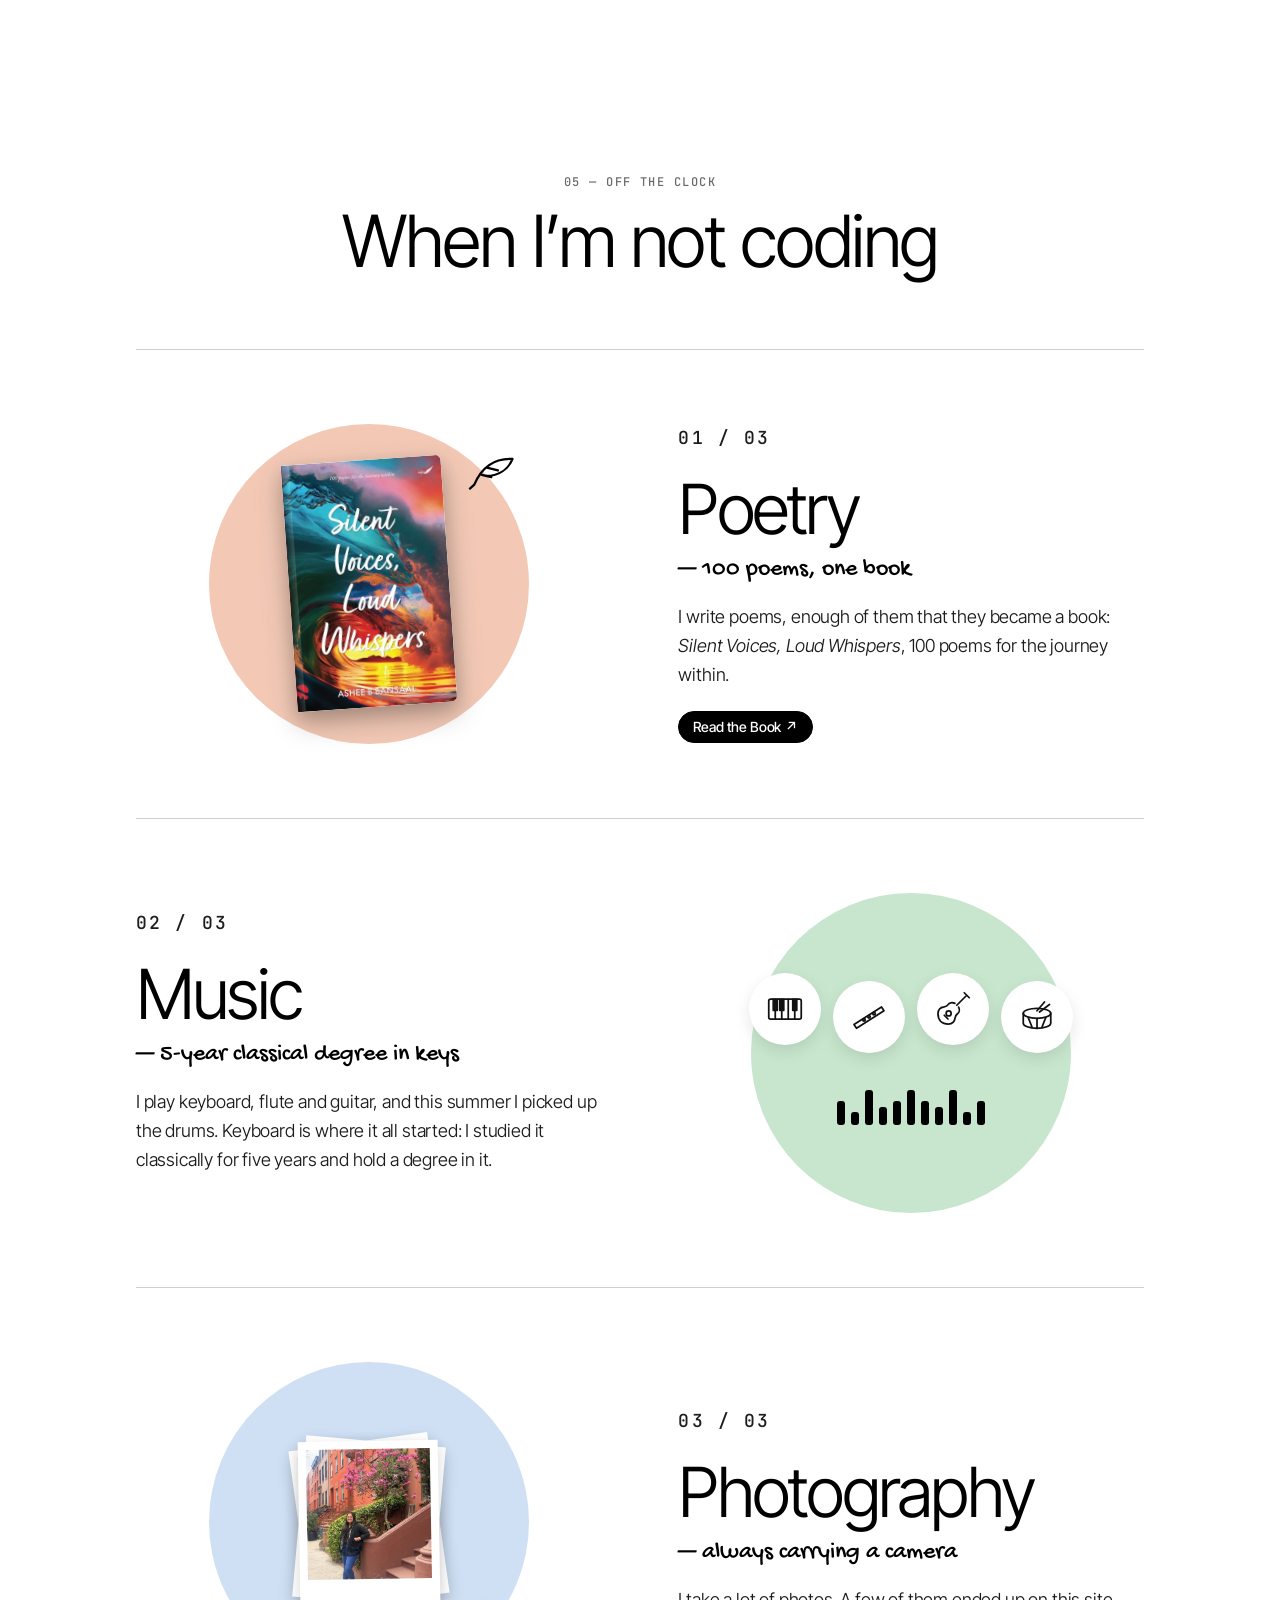
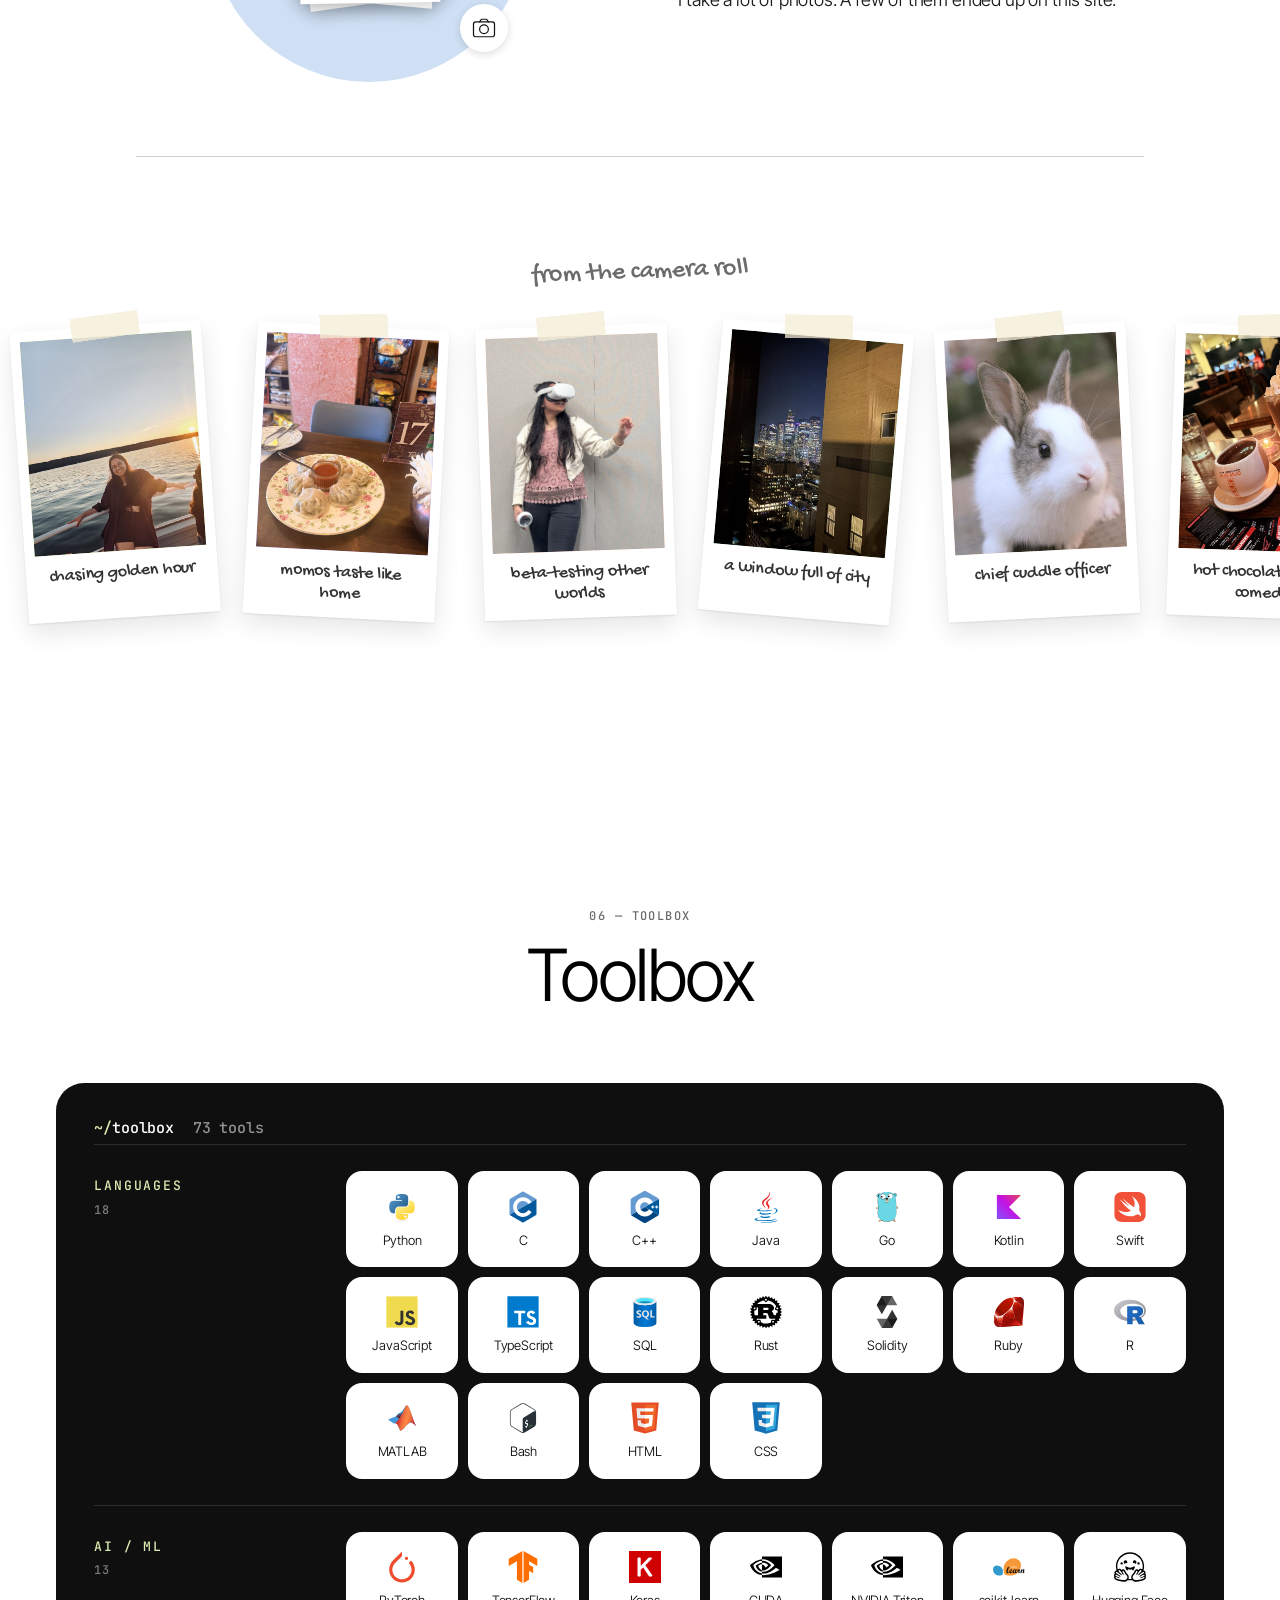
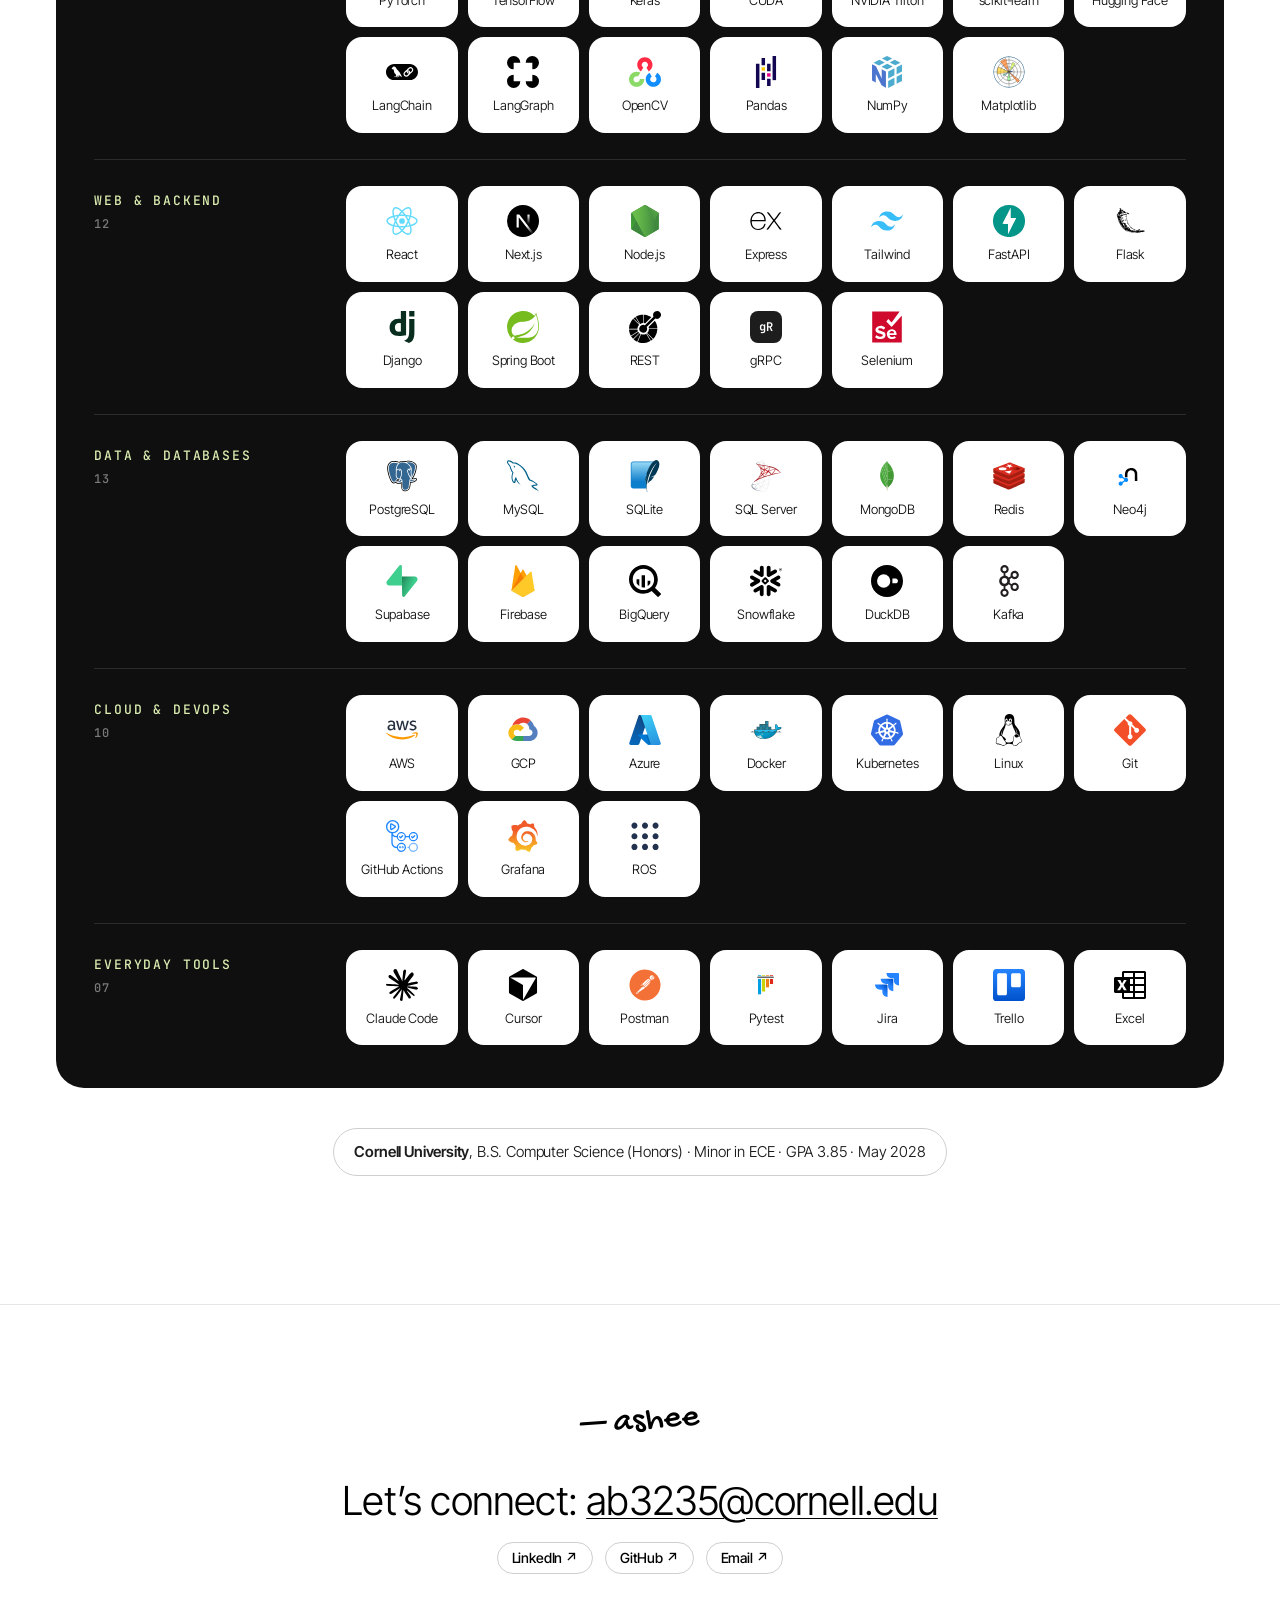
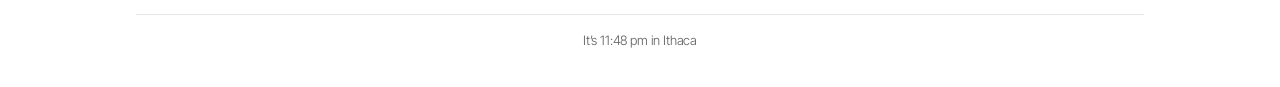
==== commit c243f4c4: "Honors: $400K scholarship first, reorder Co-Authored-By: Claude Opus 5.5 <noreply@anthropic.com>" ====
--- a/index.html
+++ b/index.html
@@ -414,38 +414,38 @@
       </header>
         <ol class="ledger">
           <li class="ledger-row" style="--tint: var(--lime)">
-            <p class="ledger-big"><span class="count" data-edit="HONORS.0.big">#1</span><small data-edit="HONORS.0.label">All India Rank</small></p>
+            <p class="ledger-big"><span class="count" data-edit="HONORS.0.big">$400K</span><small data-edit="HONORS.0.label">scholarship</small></p>
             <div class="ledger-copy">
-              <h3 data-edit="HONORS.0.title">Meritorious Student Scholarship</h3>
-              <p class="ledger-org" data-edit="HONORS.0.org">Government of India</p>
-              <p data-edit="HONORS.0.text">Awarded $1,500 after achieving <strong>All India Rank 1</strong> in the national secondary school examinations.</p>
+              <h3 data-edit="HONORS.0.title">Foreign Student Scholarship</h3>
+              <p class="ledger-org" data-edit="HONORS.0.org">Cornell University</p>
+              <p data-edit="HONORS.0.text">About $400,000 in institutional support across my four years at Cornell.</p>
             </div>
             <span class="ledger-idx" aria-hidden="true">01</span>
           </li>
           <li class="ledger-row" style="--tint: var(--lilac)">
-            <p class="ledger-big"><span class="count" data-edit="HONORS.1.big">$100K</span><small data-edit="HONORS.1.label">per year</small></p>
+            <p class="ledger-big"><span class="count" data-edit="HONORS.1.big">$7,000</span><small data-edit="HONORS.1.label">research stipend</small></p>
             <div class="ledger-copy">
-              <h3 data-edit="HONORS.1.title">Foreign Student Scholarship</h3>
+              <h3 data-edit="HONORS.1.title">Bowers Undergraduate Research Experience (BURE) Scholarship</h3>
               <p class="ledger-org" data-edit="HONORS.1.org">Cornell University</p>
-              <p data-edit="HONORS.1.text">About $100,000 a year in institutional support.</p>
+              <p data-edit="HONORS.1.text">Selected for continued support through the BURE Academic Year Expansion Program.</p>
             </div>
             <span class="ledger-idx" aria-hidden="true">02</span>
           </li>
           <li class="ledger-row" style="--tint: var(--mint)">
-            <p class="ledger-big"><span class="count" data-edit="HONORS.2.big">$7,000</span><small data-edit="HONORS.2.label">research stipend</small></p>
+            <p class="ledger-big"><span class="count" data-edit="HONORS.2.big">$6,000</span><small data-edit="HONORS.2.label">summer grant</small></p>
             <div class="ledger-copy">
-              <h3 data-edit="HONORS.2.title">Bowers Undergraduate Research Experience (BURE) Scholarship</h3>
+              <h3 data-edit="HONORS.2.title">Summer Experiential Grant</h3>
               <p class="ledger-org" data-edit="HONORS.2.org">Cornell University</p>
-              <p data-edit="HONORS.2.text">Selected for continued support through the BURE Academic Year Expansion Program.</p>
+              <p data-edit="HONORS.2.text">Awarded to support summer research in 2026.</p>
             </div>
             <span class="ledger-idx" aria-hidden="true">03</span>
           </li>
           <li class="ledger-row" style="--tint: var(--coral)">
-            <p class="ledger-big"><span class="count" data-edit="HONORS.3.big">$6,000</span><small data-edit="HONORS.3.label">summer grant</small></p>
+            <p class="ledger-big"><span class="count" data-edit="HONORS.3.big">#1</span><small data-edit="HONORS.3.label">All India Rank</small></p>
             <div class="ledger-copy">
-              <h3 data-edit="HONORS.3.title">Summer Experiential Grant</h3>
-              <p class="ledger-org" data-edit="HONORS.3.org">Cornell University</p>
-              <p data-edit="HONORS.3.text">Awarded to support summer research in 2026.</p>
+              <h3 data-edit="HONORS.3.title">Meritorious Student Scholarship</h3>
+              <p class="ledger-org" data-edit="HONORS.3.org">Government of India</p>
+              <p data-edit="HONORS.3.text">Awarded $1,500 after achieving <strong>All India Rank 1</strong> in the national secondary school examinations.</p>
             </div>
             <span class="ledger-idx" aria-hidden="true">04</span>
           </li>
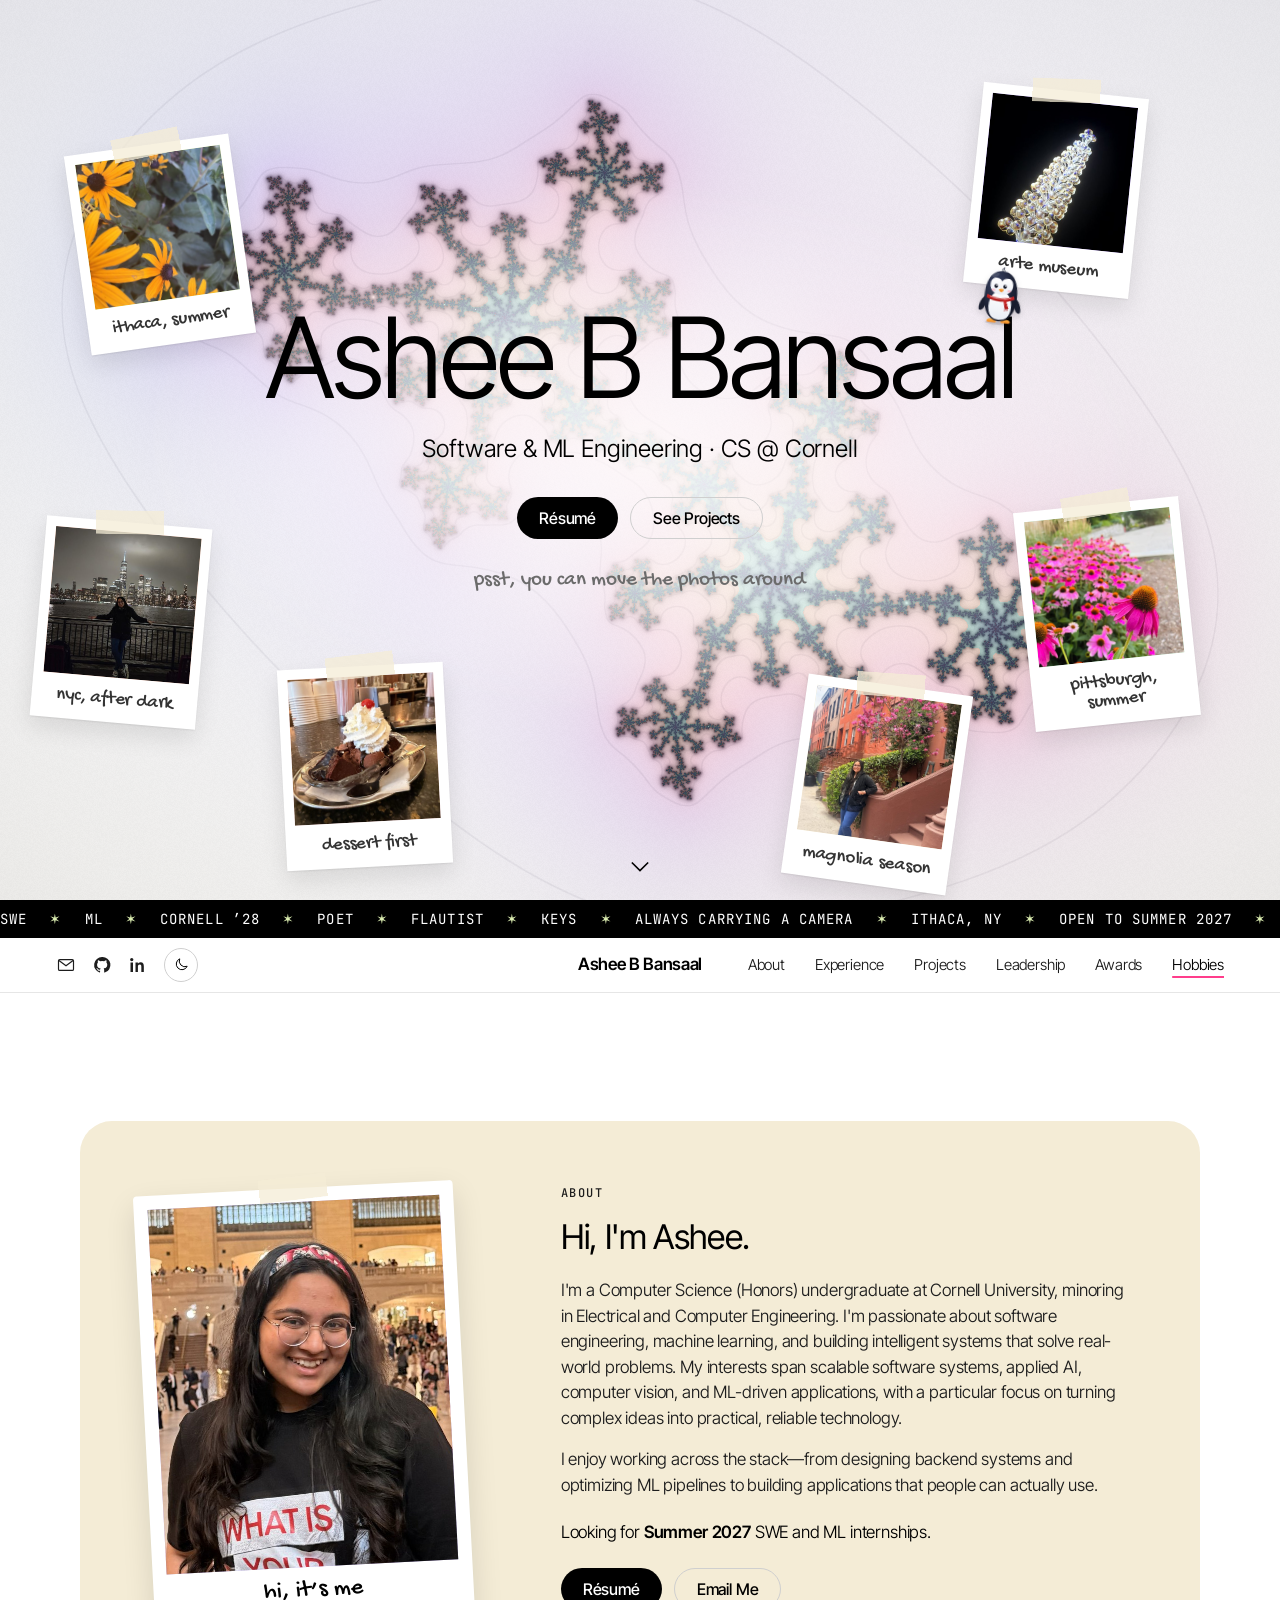
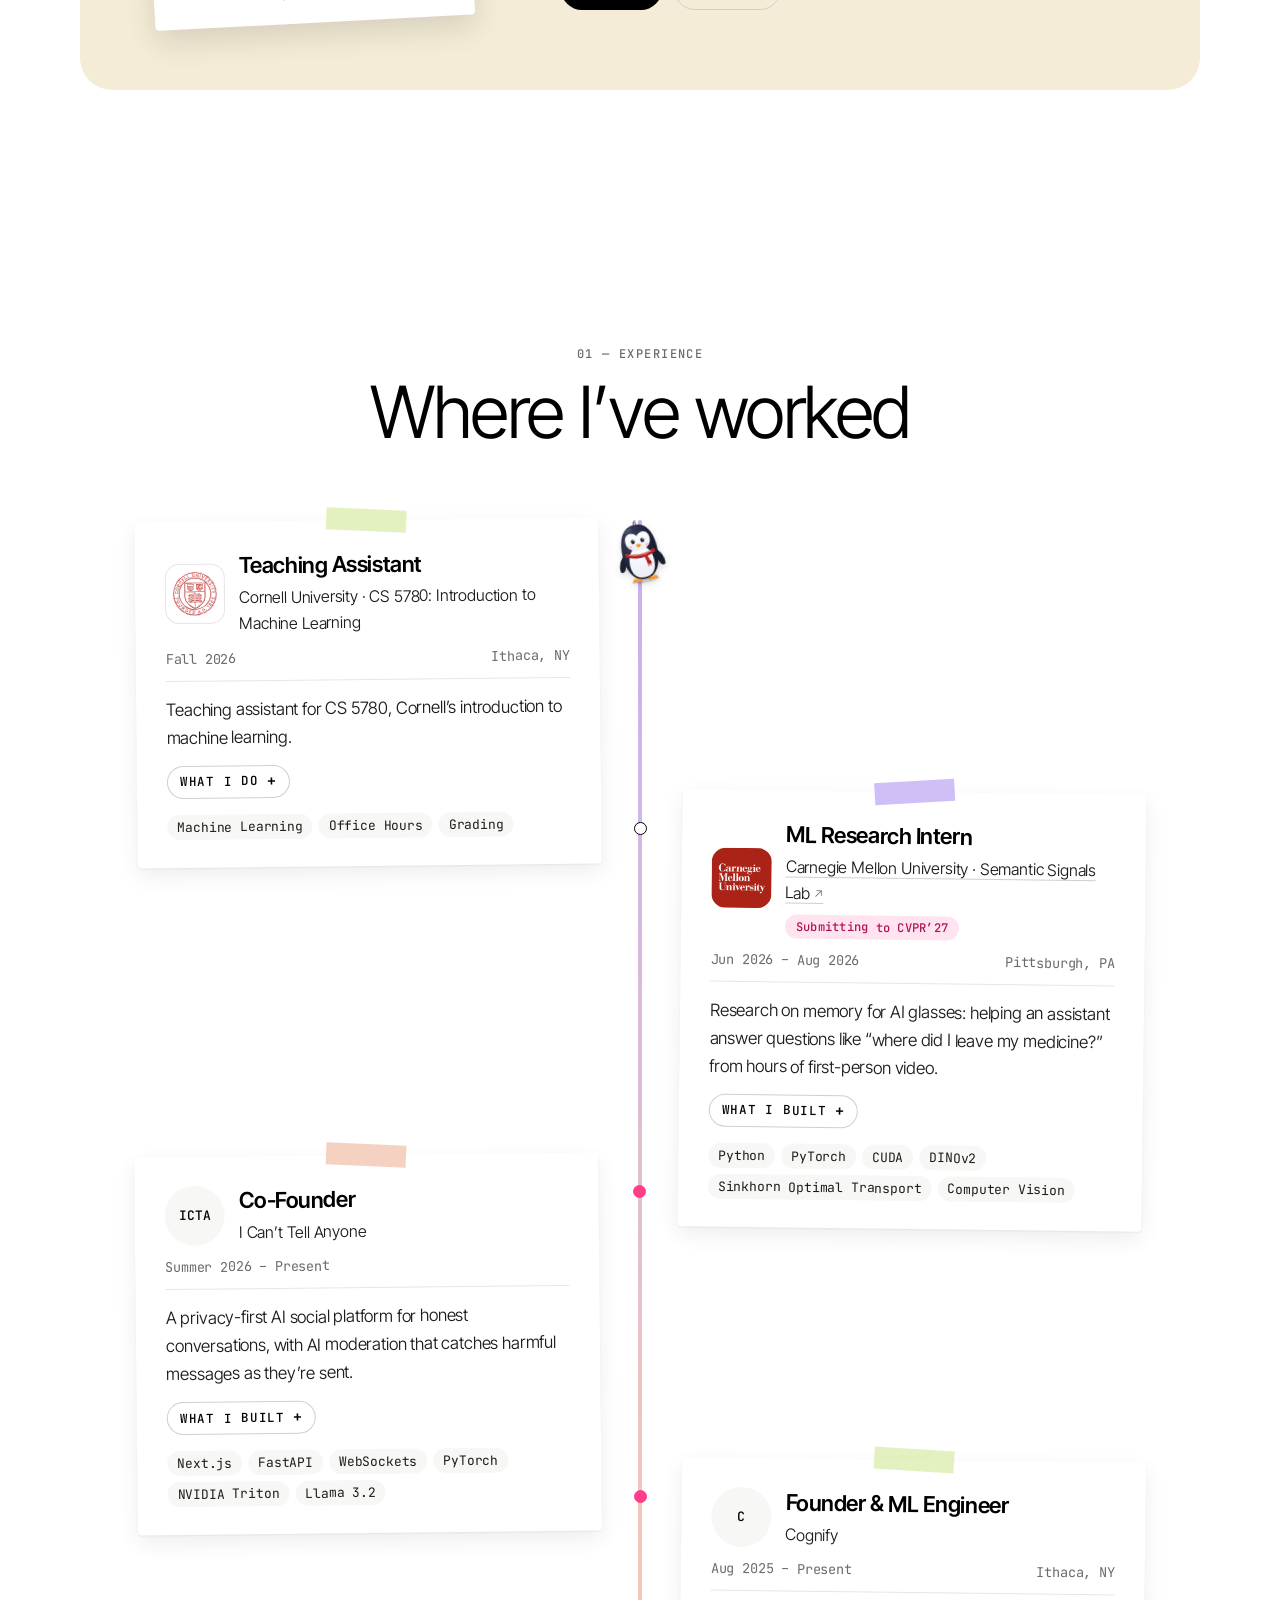
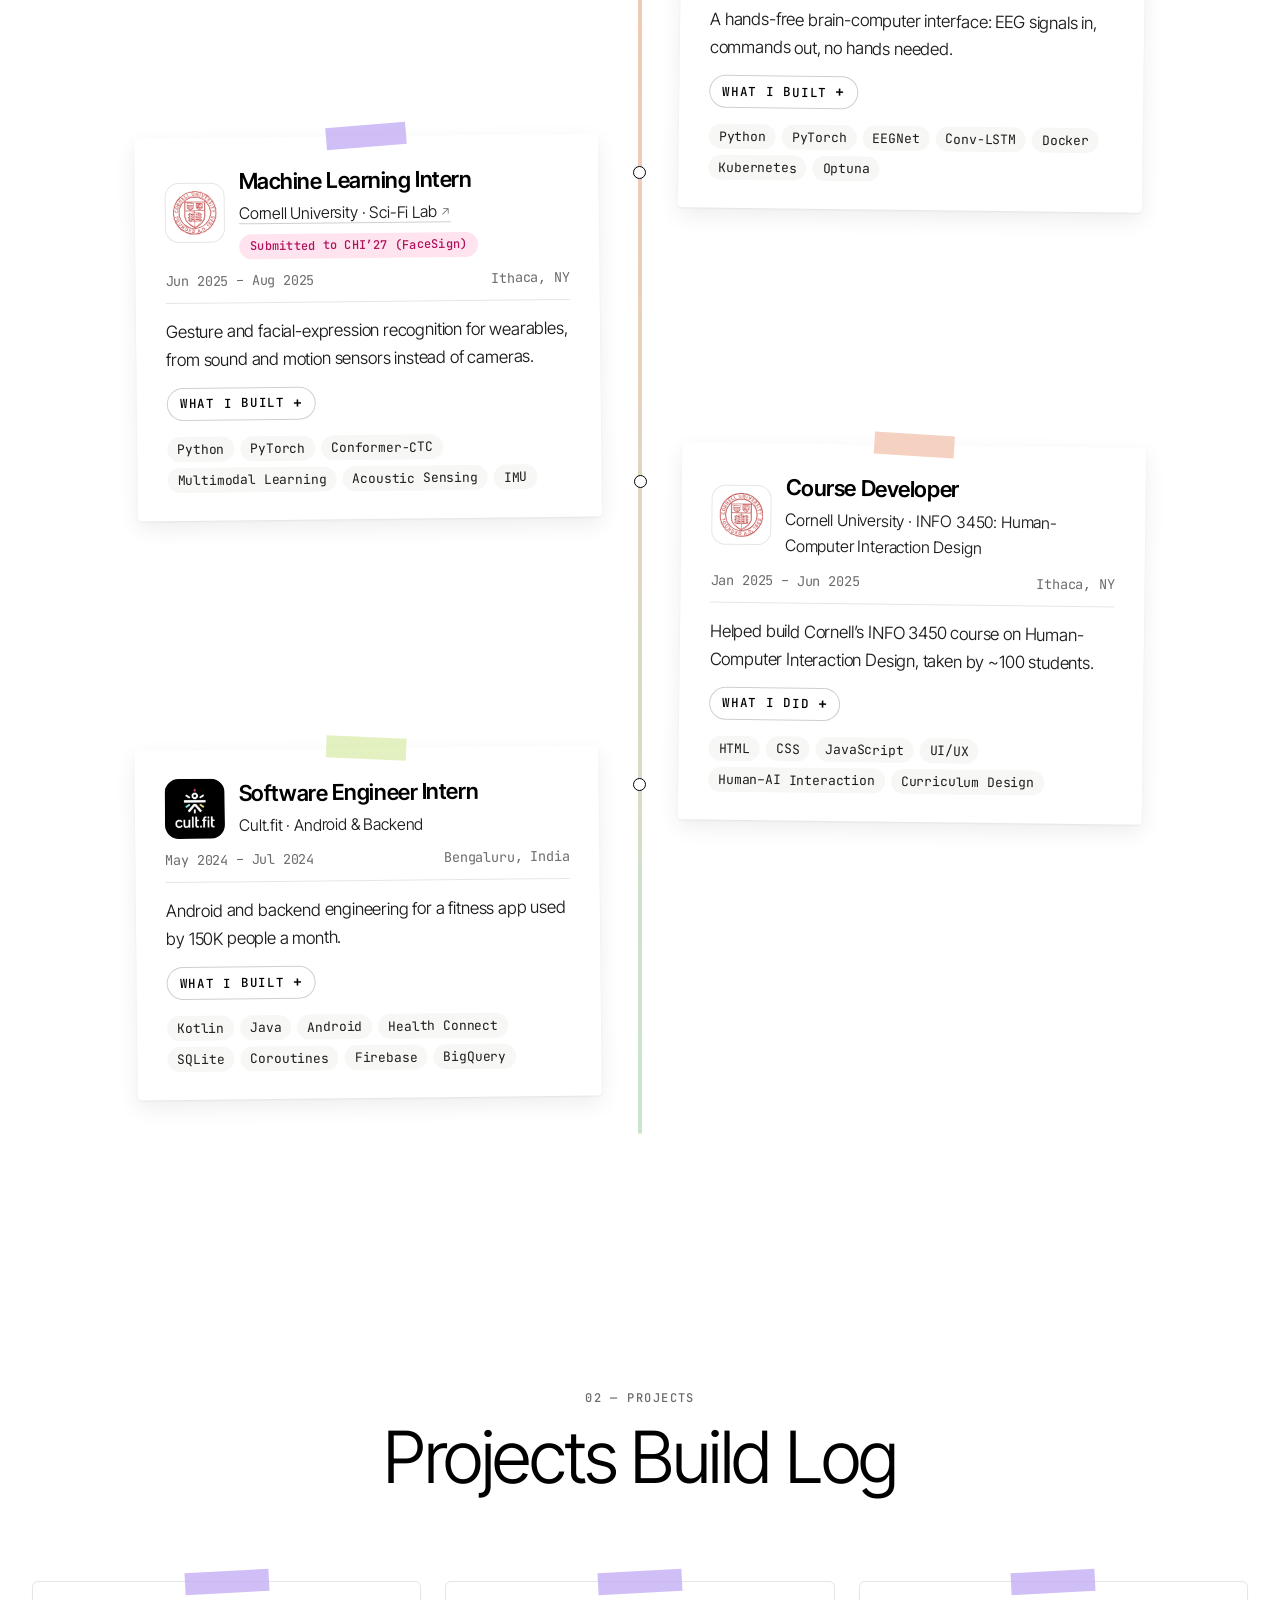
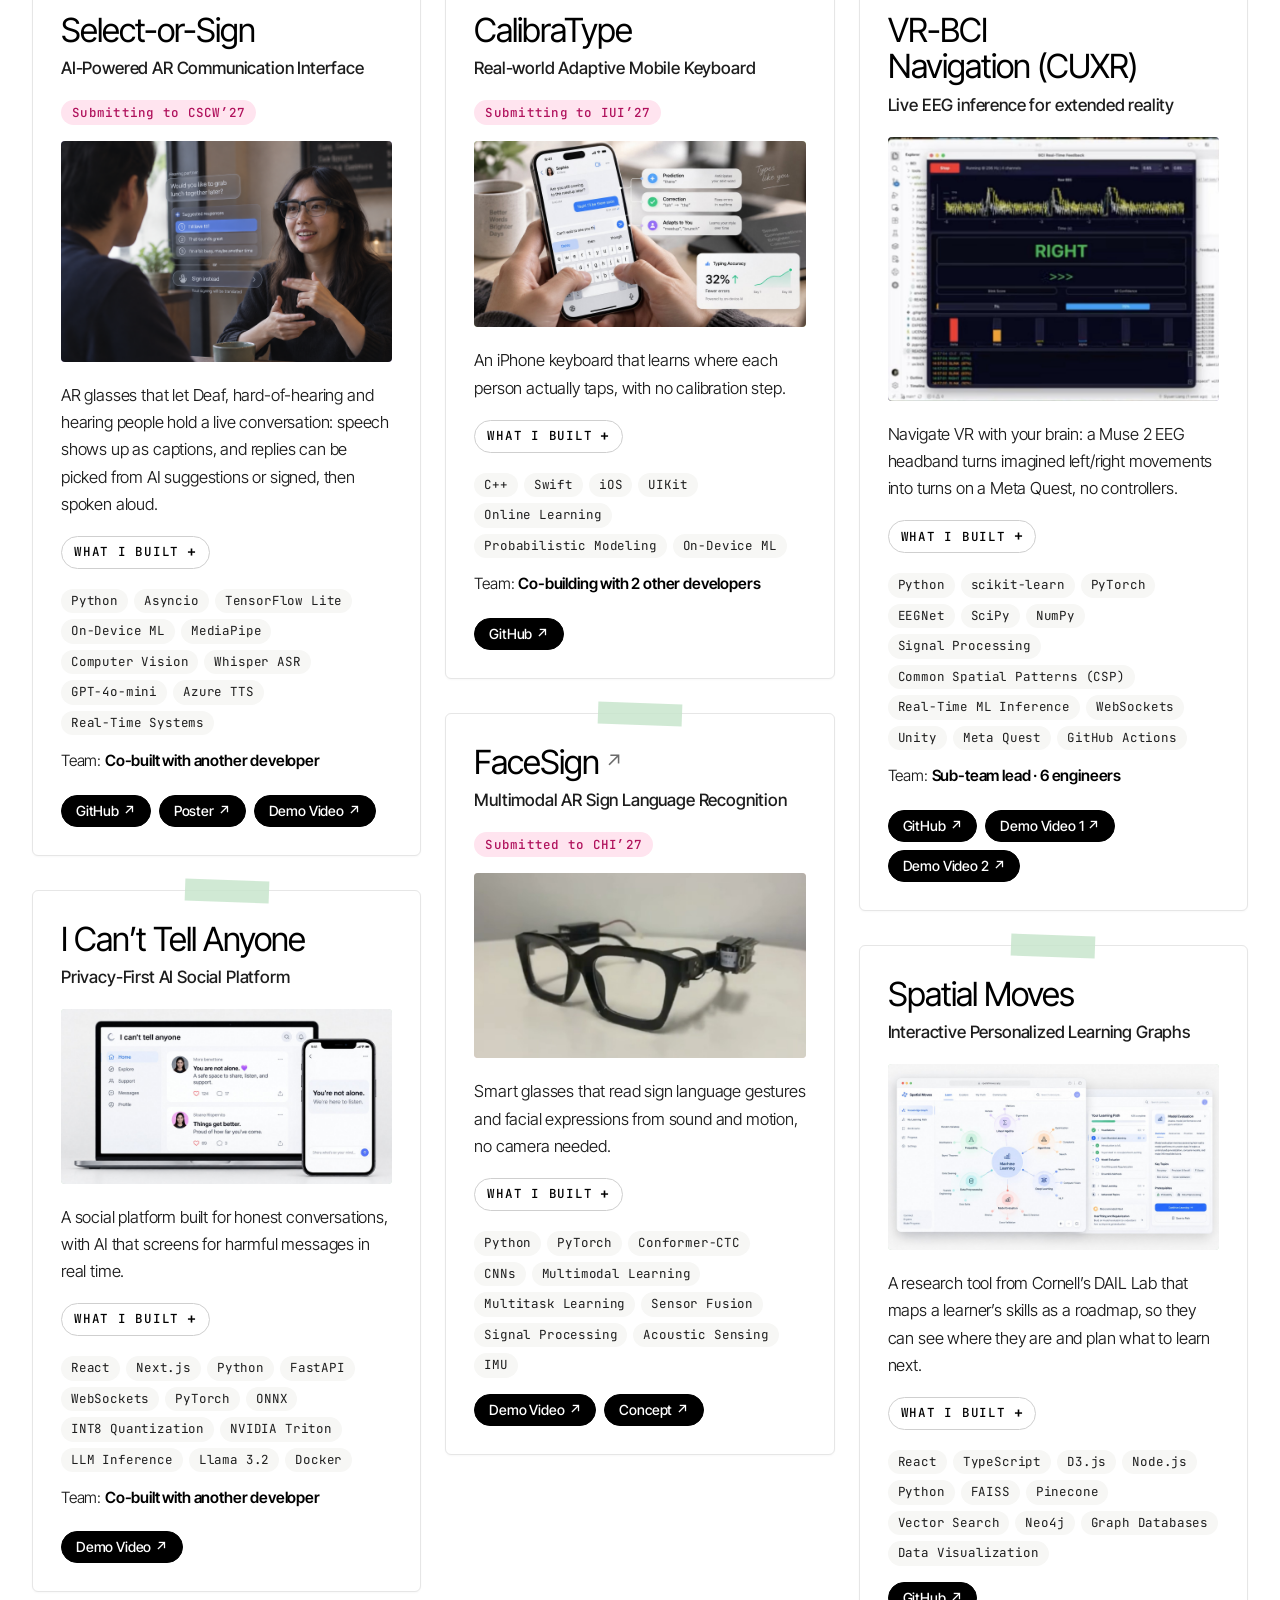
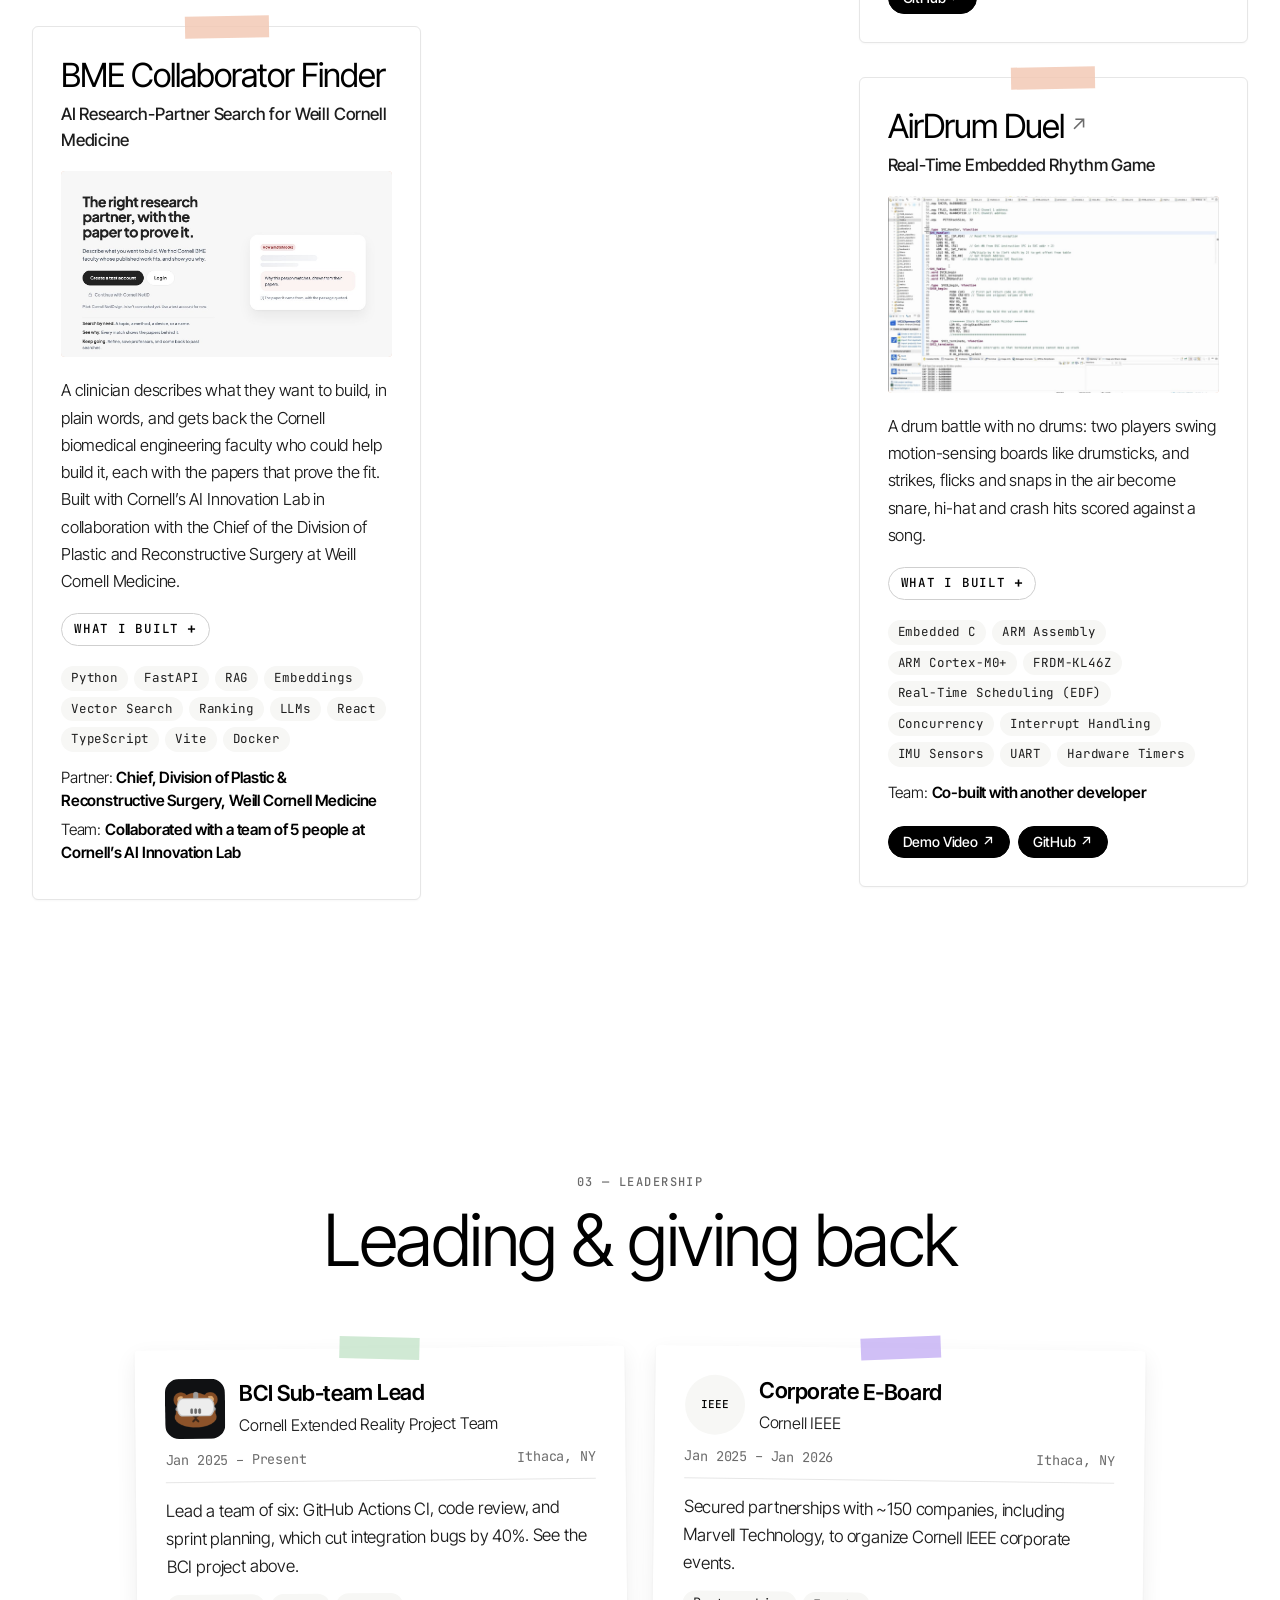
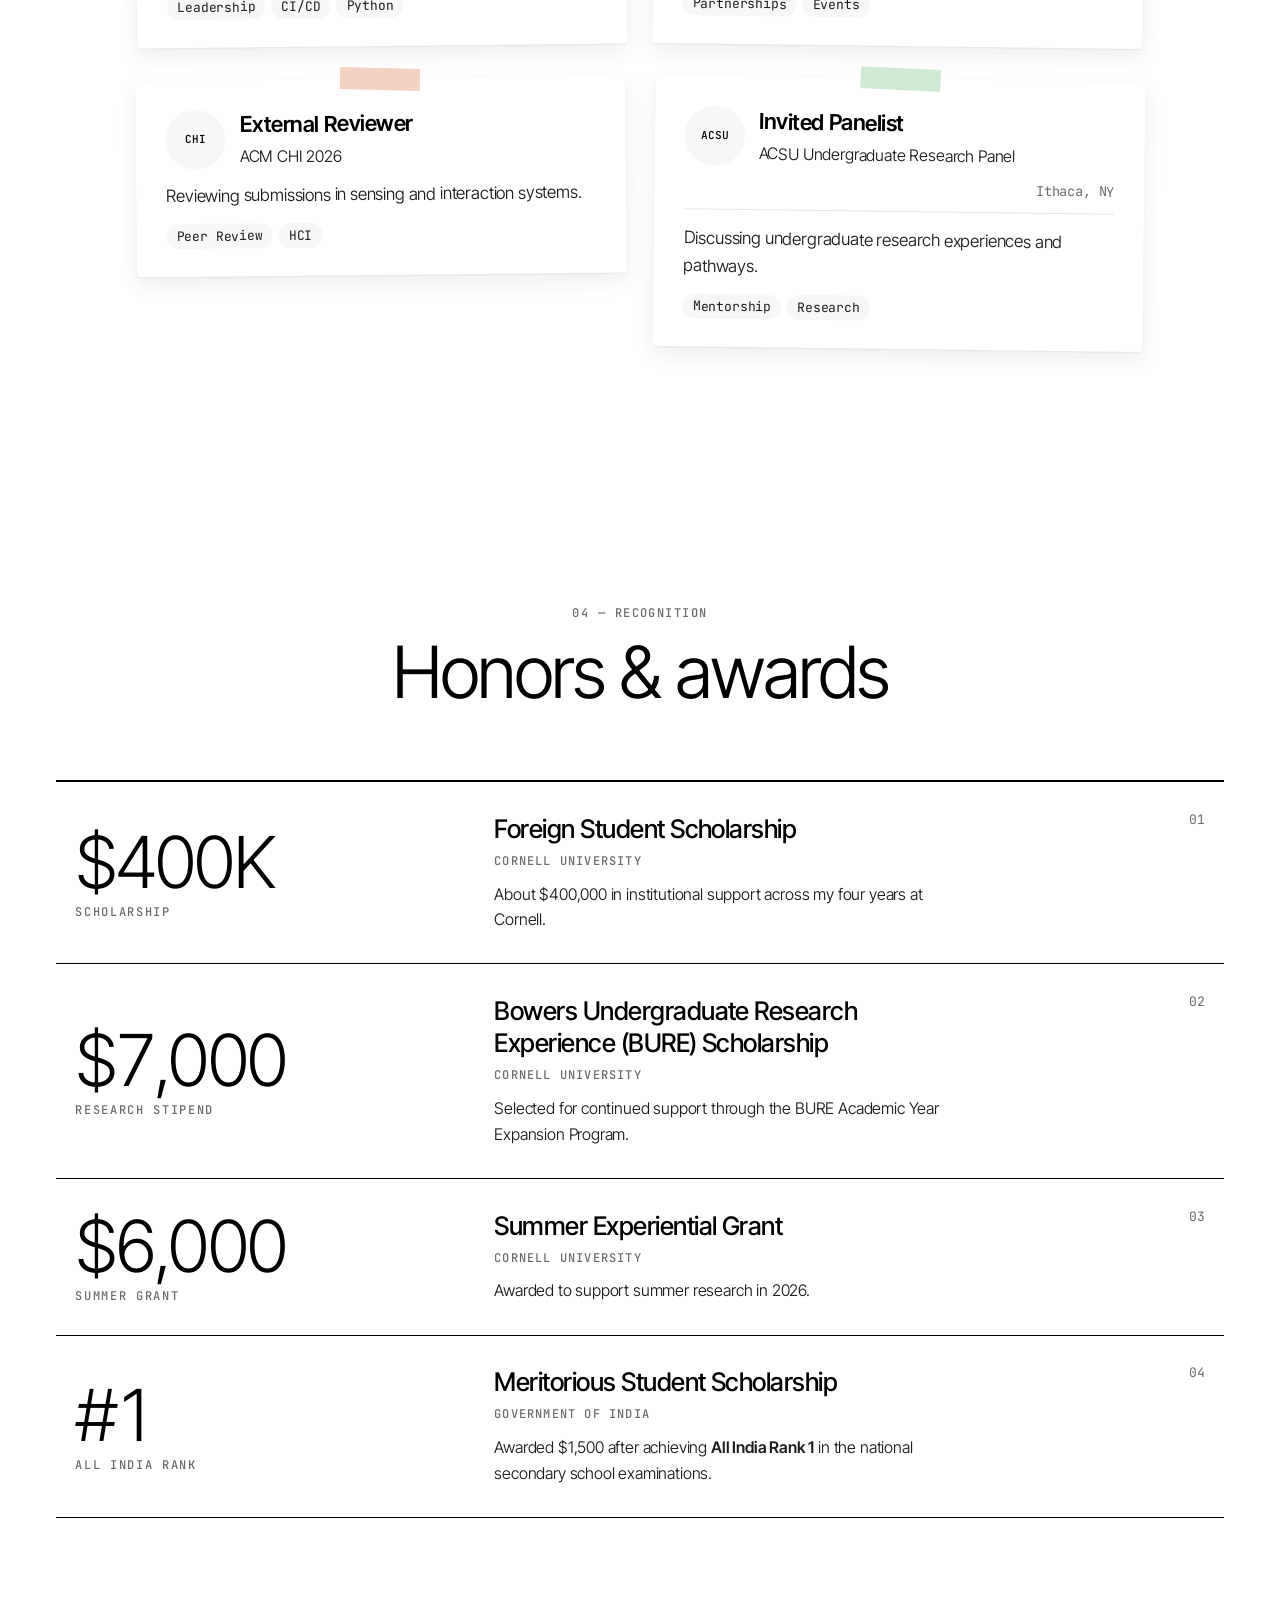
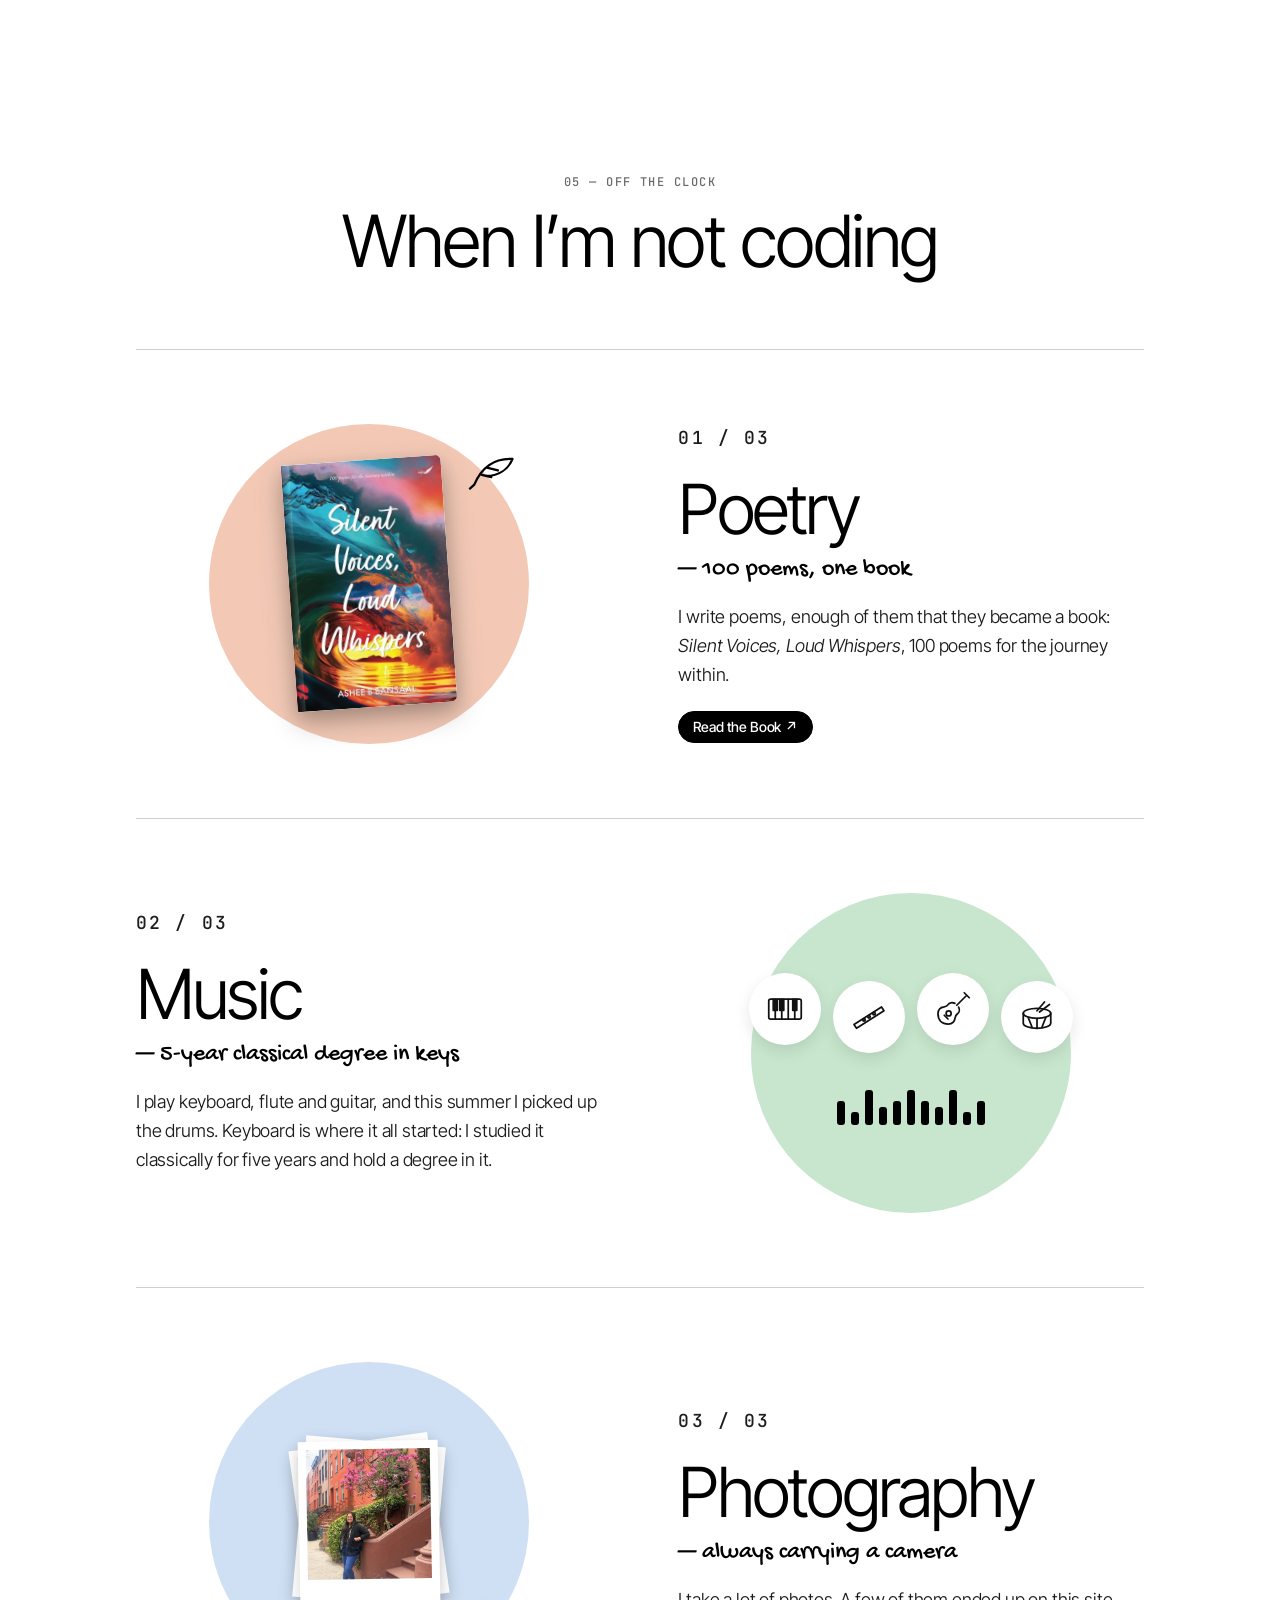
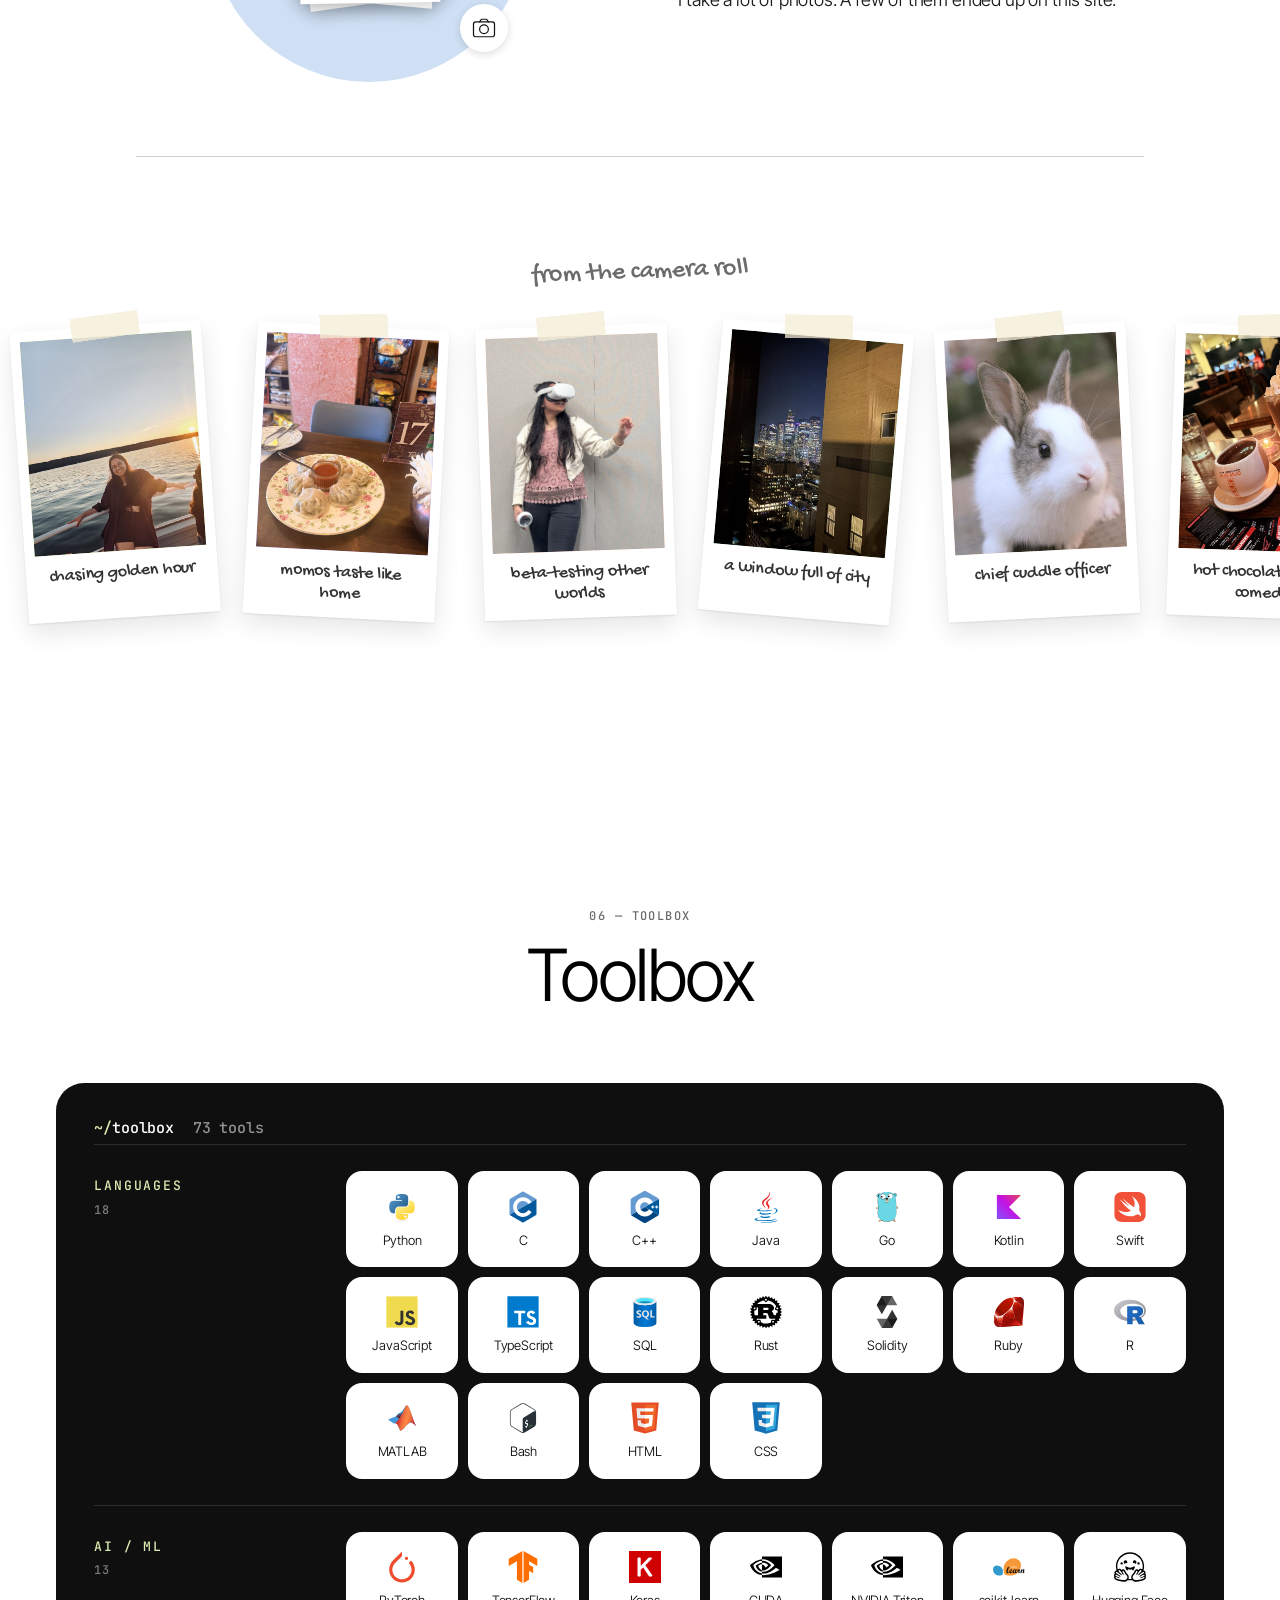
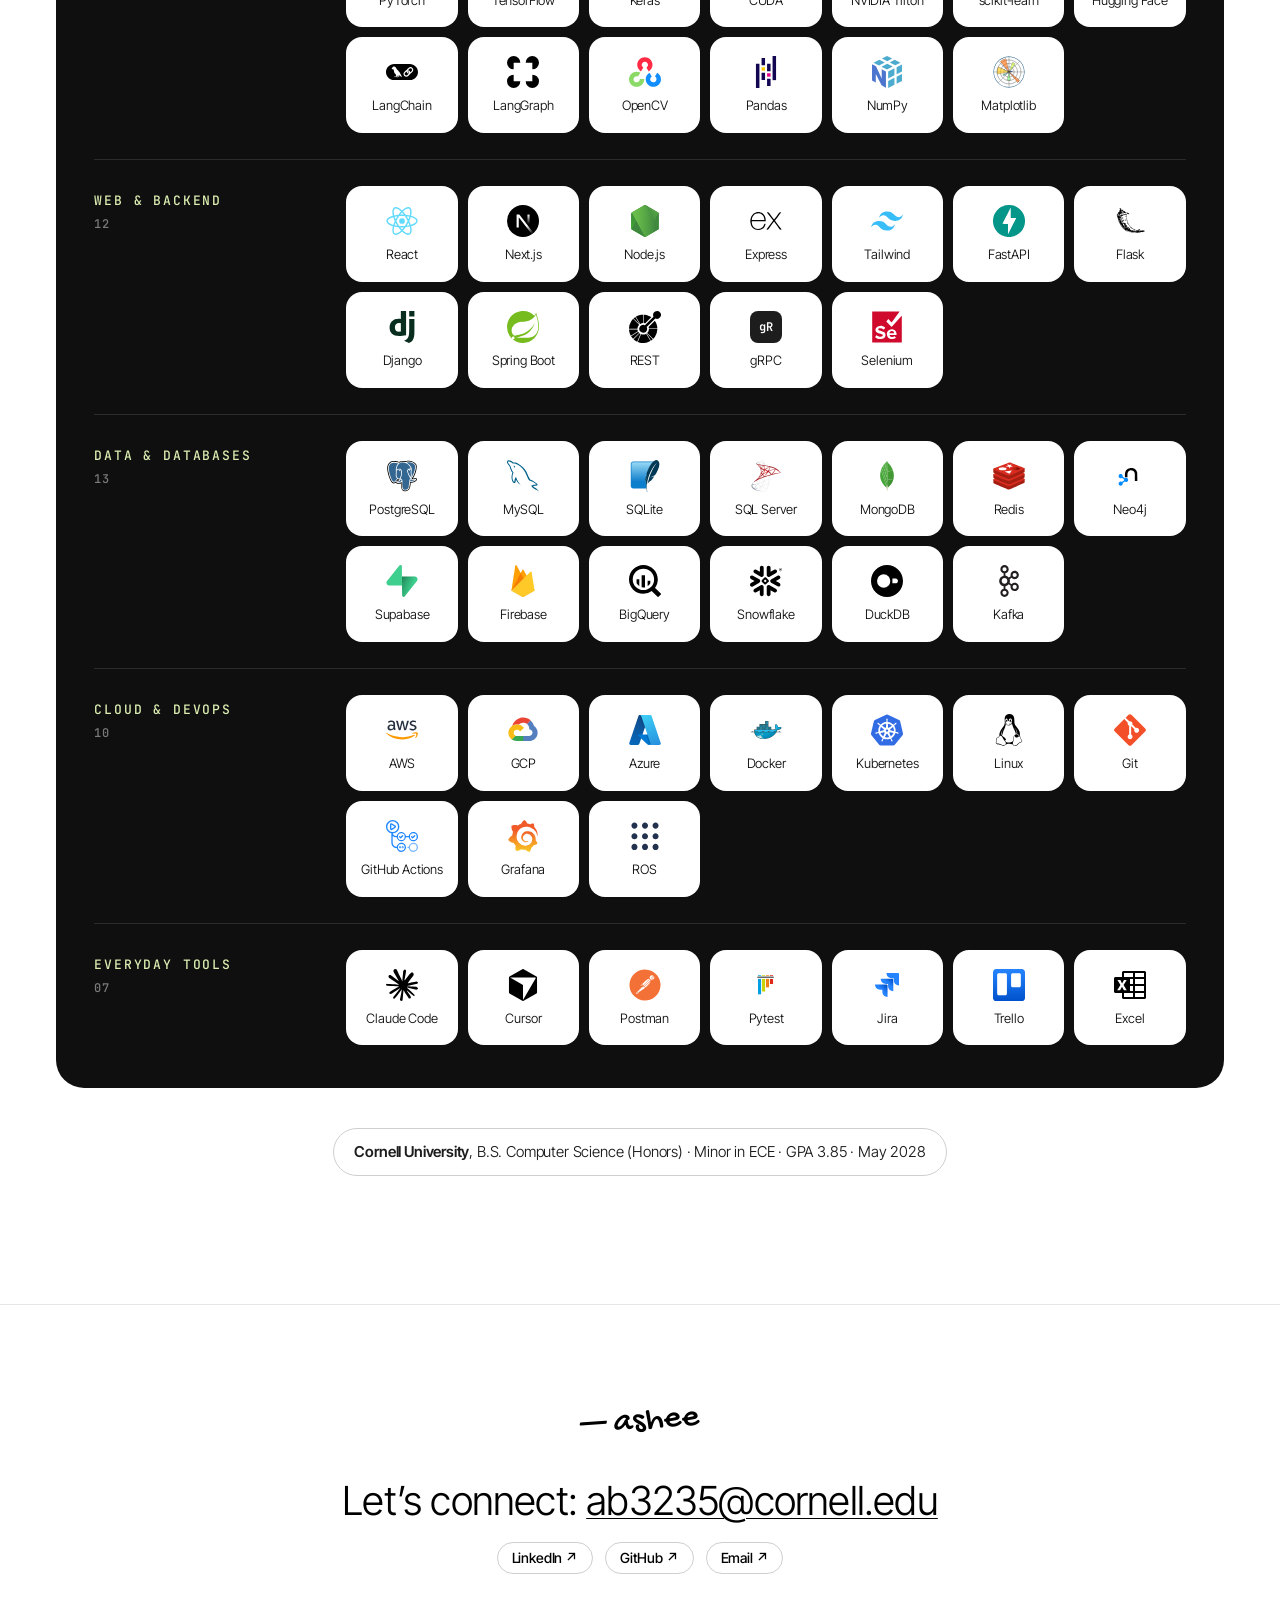
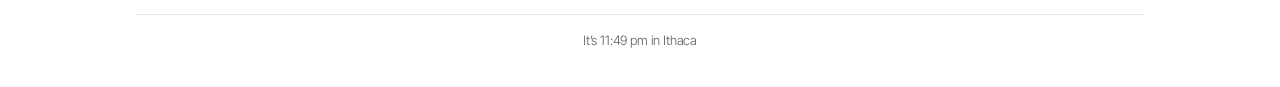
==== commit 49c62f7e: "Add Google Analytics with section, scroll and click events Co-Authored-By: Claude Opus 5.5 <noreply@" ====
--- a/index.html
+++ b/index.html
@@ -15,6 +15,8 @@
   <link rel="apple-touch-icon" href="apple-touch-icon.png?v=07797a90">
   <script>try{var t=localStorage.getItem("theme")}catch(e){}document.documentElement.dataset.theme=t||(matchMedia("(prefers-color-scheme: dark)").matches?"dark":"light")</script>
   <link rel="stylesheet" href="style.css?v=0efdabed">
+  <script async src="https://www.googletagmanager.com/gtag/js?id=G-SLHQKPLPWH"></script>
+  <script>window.dataLayer=window.dataLayer||[];function gtag(){dataLayer.push(arguments)}gtag("js",new Date());gtag("config","G-SLHQKPLPWH")</script>
 </head>
 <body class="scrapbook">
   <a class="skip" href="#about">Skip to content</a>
@@ -661,6 +663,6 @@
       <p class="small"><span>It’s <span class="clock">--:--</span> in Ithaca</span></p>
     </div>
   </footer>
-  <script src="app.js?v=96616dd8" defer></script>
+  <script src="app.js?v=25feb53a" defer></script>
 </body>
 </html>
